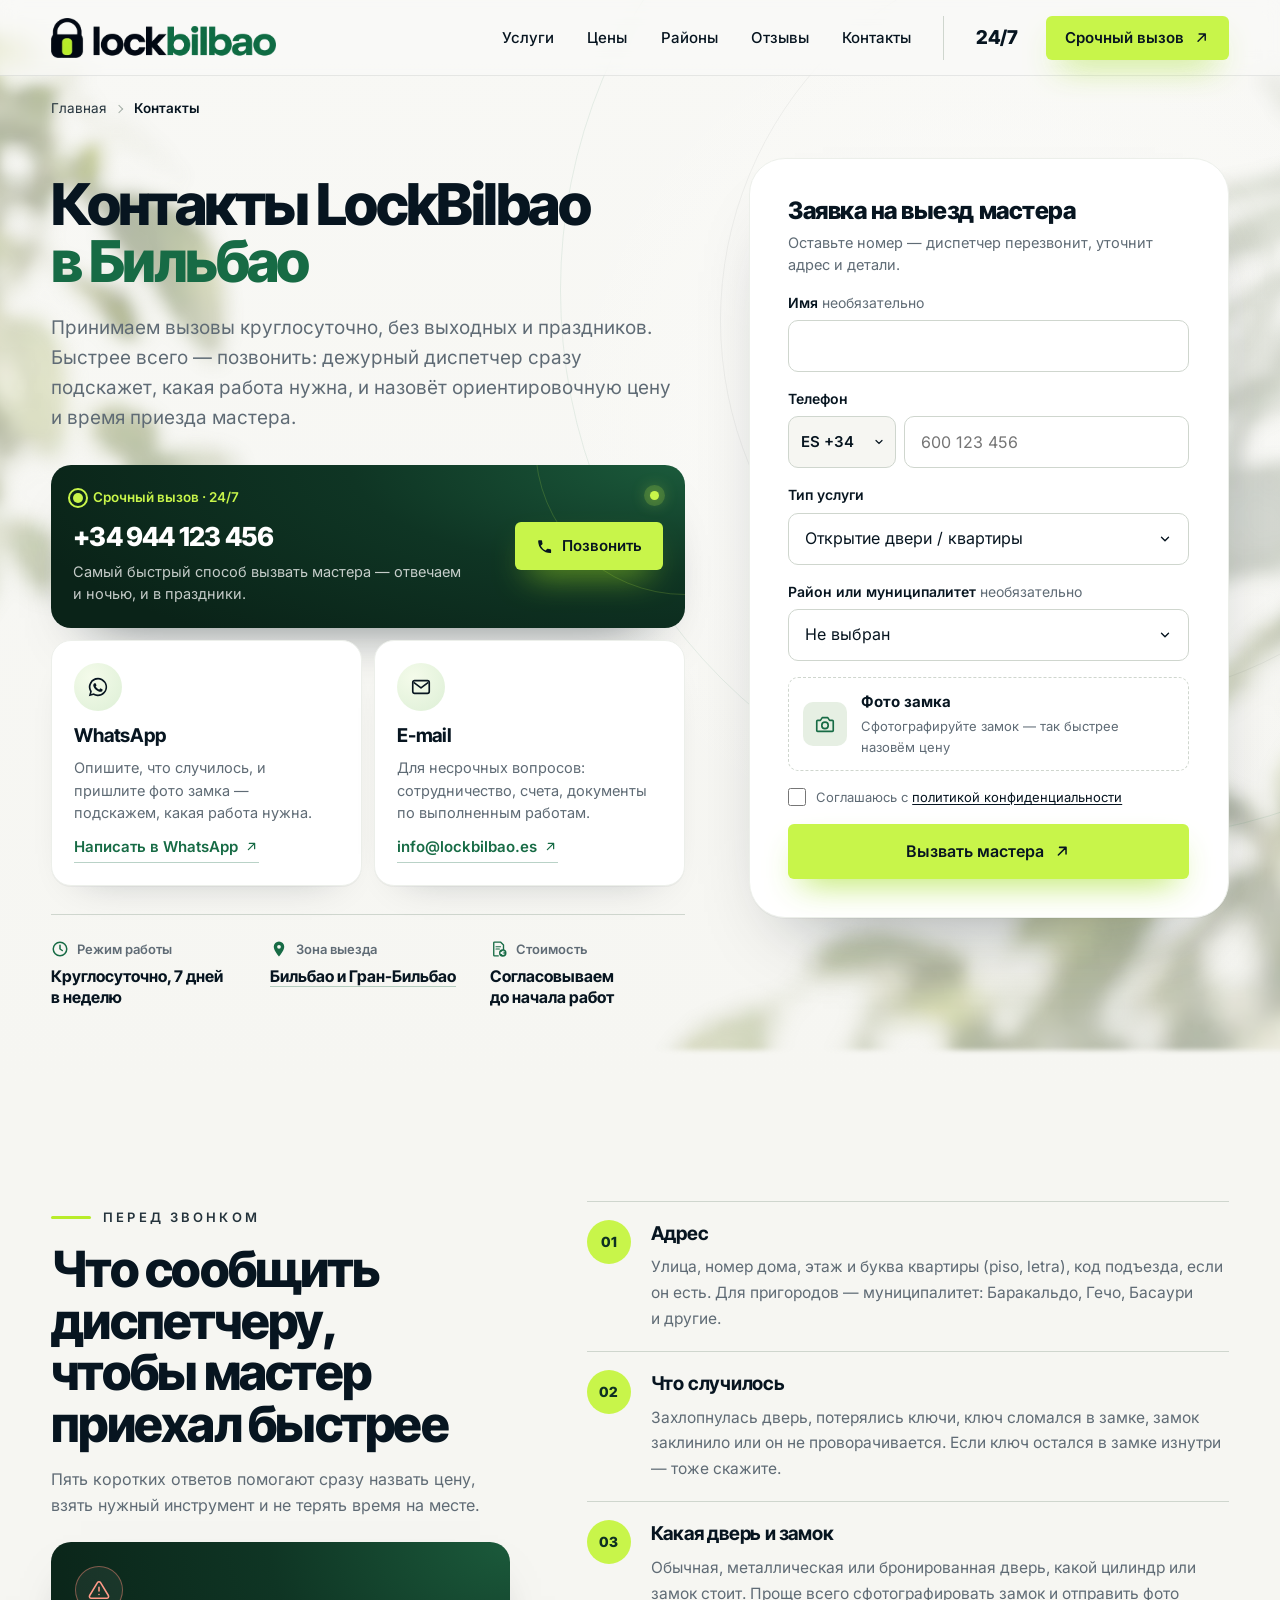
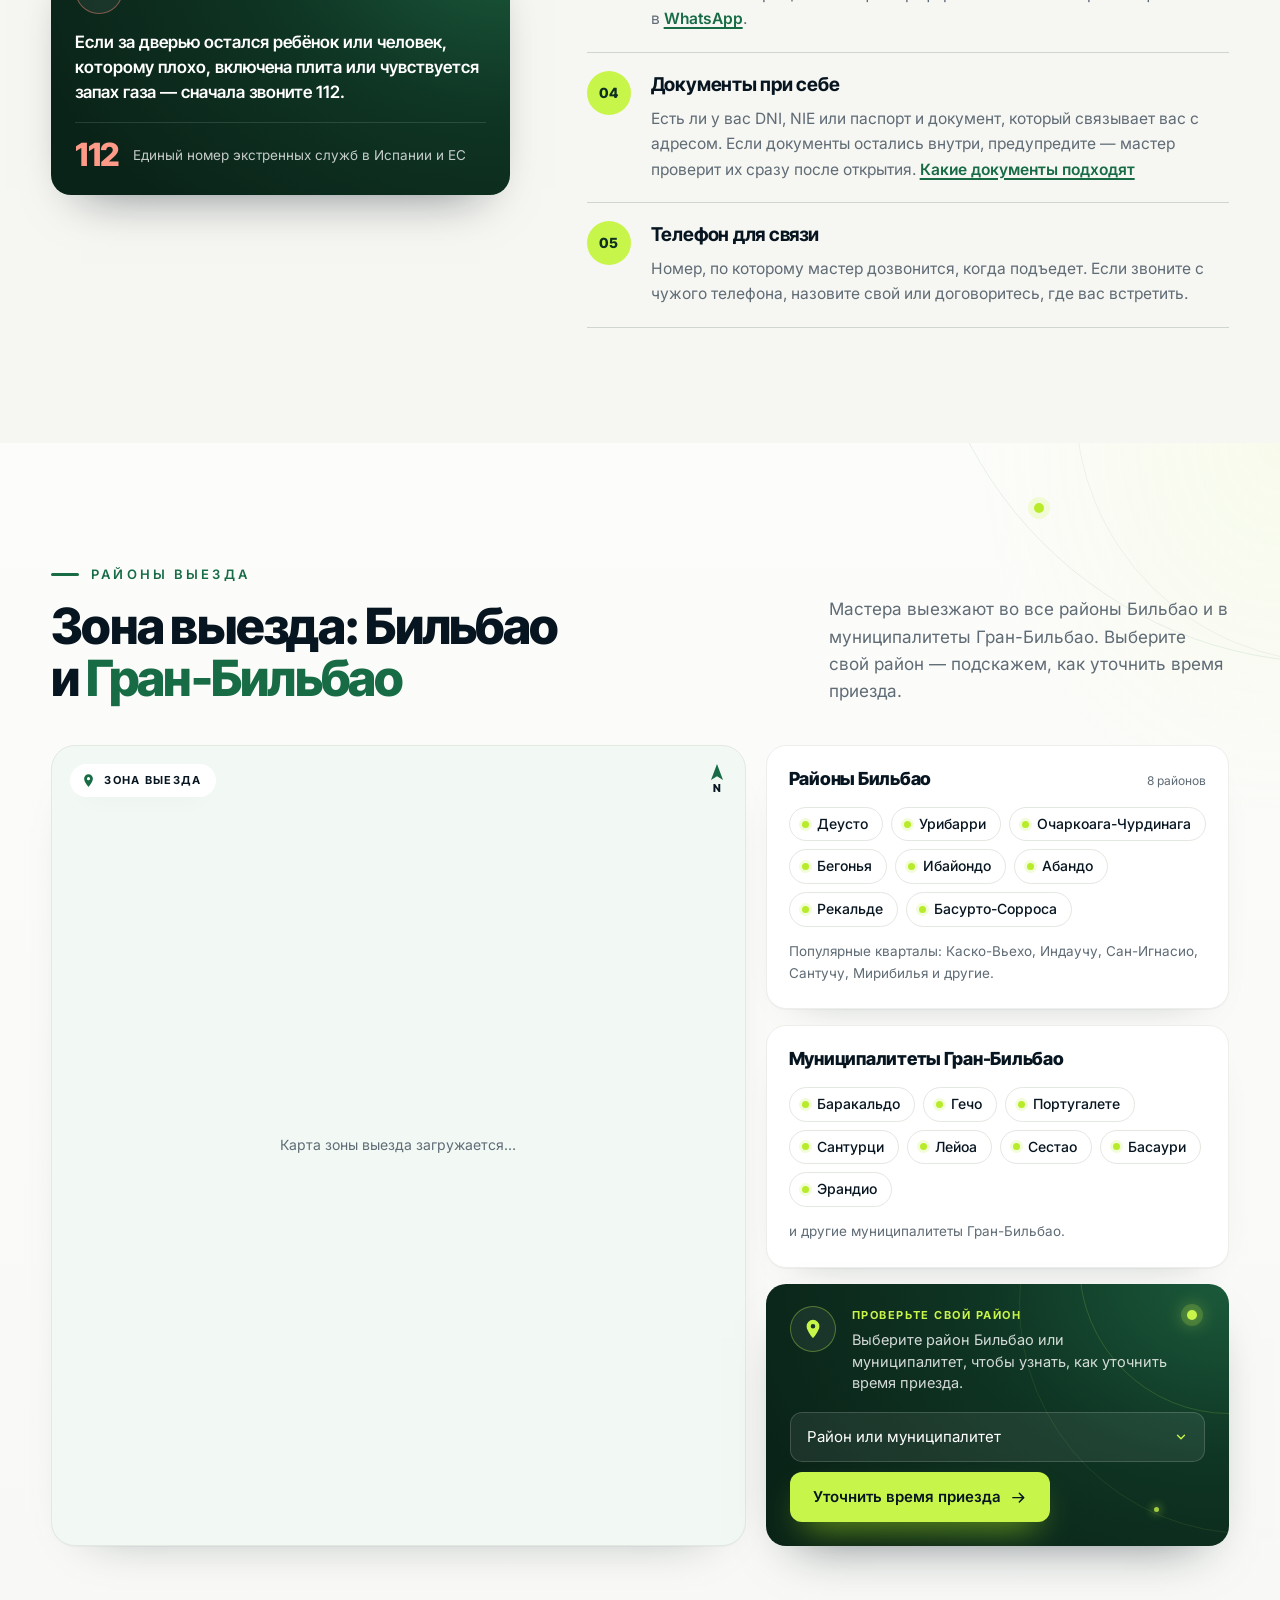
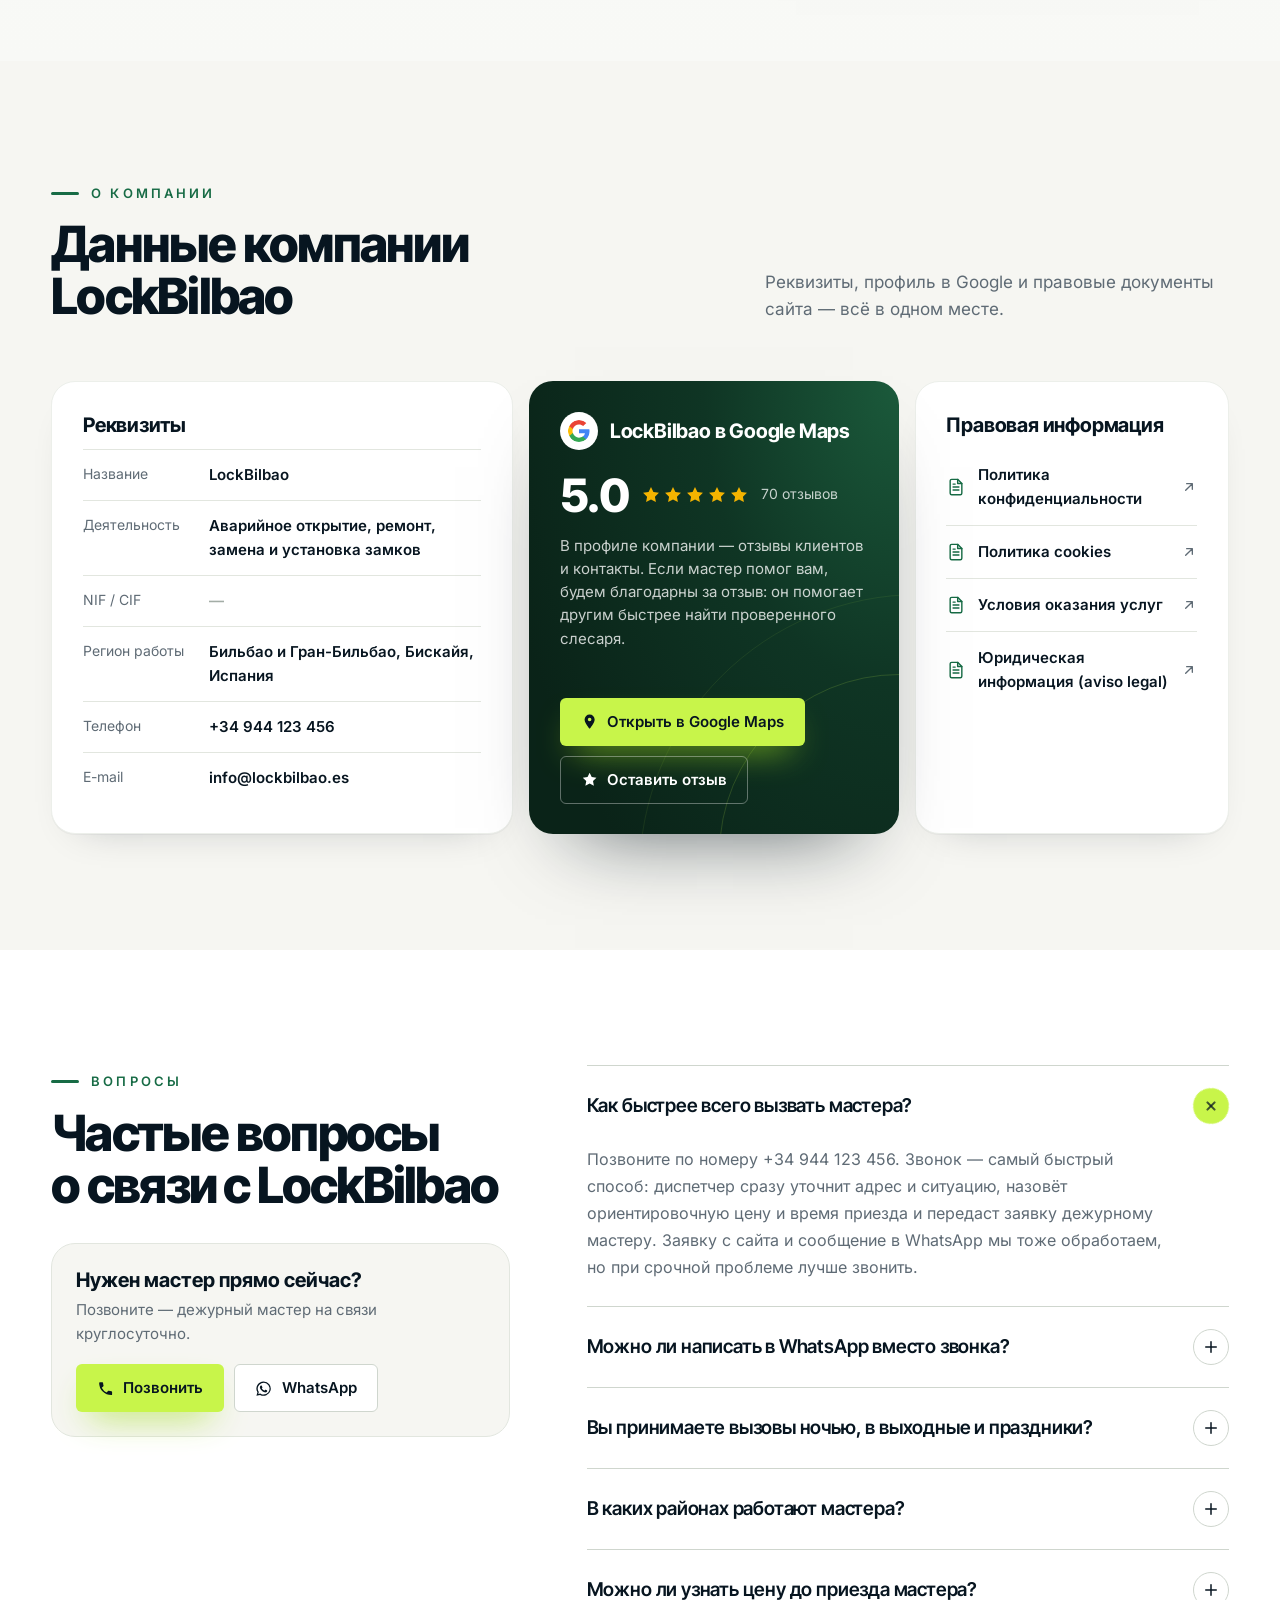
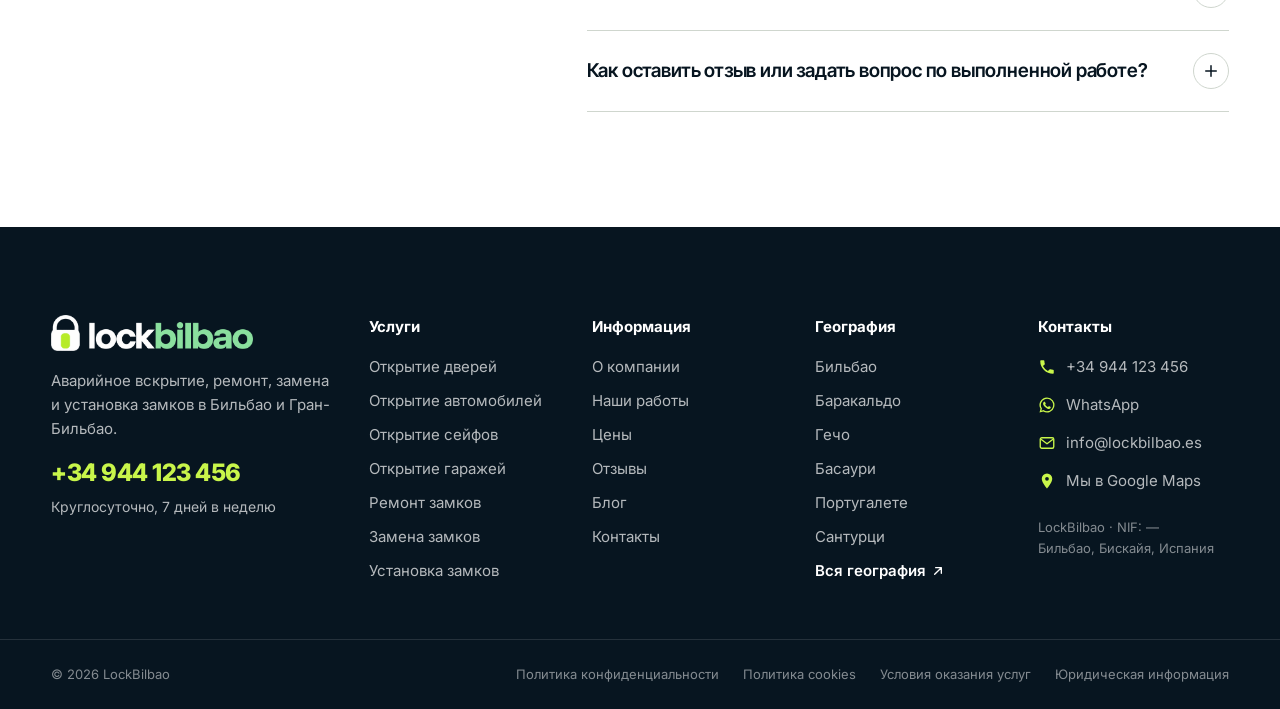
==== contacto/index.html @ dee2049c "Страницы «Контакты» и 404 - contacto/: hero с каналами связи (телефон 24/7, WhatsApp, e-mail) и форм" ====
<!DOCTYPE html>
<html lang="ru">
<head>
  <meta charset="UTF-8">
  <meta name="viewport" content="width=device-width, initial-scale=1, viewport-fit=cover">

  <!-- TODO: заменить домен lockbilbao.es на реальный (canonical, OG, schema.org) -->
  <title>Контакты LockBilbao — вызов слесаря в Бильбао 24/7</title>
  <meta name="description" content="Телефон, WhatsApp и e-mail LockBilbao. Аварийное открытие и замена замков в Бильбао и Гран-Бильбао круглосуточно. Позвоните или оставьте заявку — перезвоним.">
  <link rel="canonical" href="https://lockbilbao.es/contacto/">
  <meta name="robots" content="index, follow, max-image-preview:large">
  <!-- После перевода: hreflang для испанской версии
  <link rel="alternate" hreflang="es-ES" href="https://lockbilbao.es/contacto/">
  <link rel="alternate" hreflang="ru-ES" href="https://lockbilbao.es/ru/contacto/">
  <link rel="alternate" hreflang="x-default" href="https://lockbilbao.es/contacto/">
  -->

  <meta name="geo.region" content="ES-BI">
  <meta name="geo.placename" content="Bilbao">
  <meta name="geo.position" content="43.2630;-2.9350">
  <meta name="ICBM" content="43.2630, -2.9350">

  <meta property="og:type" content="website">
  <meta property="og:locale" content="ru_RU">
  <meta property="og:site_name" content="LockBilbao">
  <meta property="og:title" content="Контакты LockBilbao — слесарь в Бильбао 24/7">
  <meta property="og:description" content="Телефон, WhatsApp и e-mail. Аварийное открытие и замена замков в Бильбао и Гран-Бильбао круглосуточно.">
  <meta property="og:url" content="https://lockbilbao.es/contacto/">
  <meta property="og:image" content="https://lockbilbao.es/img/og-image.jpg">
  <meta property="og:image:width" content="1200">
  <meta property="og:image:height" content="630">
  <meta name="twitter:card" content="summary_large_image">

  <meta name="theme-color" content="#F6F6F2">
  <link rel="icon" type="image/png" sizes="32x32" href="../img/favicon-32.png">
  <link rel="icon" type="image/png" sizes="192x192" href="../img/favicon-192.png">
  <link rel="apple-touch-icon" href="../img/apple-touch-icon.png">

  <link rel="preload" as="font" type="font/woff2" href="../fonts/inter-tight-cyrillic-wght-normal.woff2" crossorigin>
  <link rel="preload" as="font" type="font/woff2" href="../fonts/inter-cyrillic-wght-normal.woff2" crossorigin>
  <link rel="stylesheet" href="../css/style.css">
  <link rel="stylesheet" href="../css/service.css">

  <script type="application/ld+json">
{
  "@context": "https://schema.org",
  "@graph": [
    {
      "@type": "Locksmith",
      "@id": "https://lockbilbao.es/#business",
      "name": "LockBilbao",
      "url": "https://lockbilbao.es/",
      "logo": "https://lockbilbao.es/img/logo.png",
      "image": "https://lockbilbao.es/img/og-image.jpg",
      "telephone": "+34944123456",
      "email": "info@lockbilbao.es",
      "address": {
        "@type": "PostalAddress",
        "addressLocality": "Bilbao",
        "addressRegion": "Bizkaia",
        "addressCountry": "ES"
      },
      "geo": {
        "@type": "GeoCoordinates",
        "latitude": 43.263,
        "longitude": -2.935
      },
      "openingHoursSpecification": [
        {
          "@type": "OpeningHoursSpecification",
          "dayOfWeek": [
            "Monday",
            "Tuesday",
            "Wednesday",
            "Thursday",
            "Friday",
            "Saturday",
            "Sunday"
          ],
          "opens": "00:00",
          "closes": "23:59"
        }
      ],
      "contactPoint": [
        {
          "@type": "ContactPoint",
          "telephone": "+34944123456",
          "contactType": "emergency",
          "areaServed": "ES",
          "hoursAvailable": {
            "@type": "OpeningHoursSpecification",
            "dayOfWeek": [
              "Monday",
              "Tuesday",
              "Wednesday",
              "Thursday",
              "Friday",
              "Saturday",
              "Sunday"
            ],
            "opens": "00:00",
            "closes": "23:59"
          }
        },
        {
          "@type": "ContactPoint",
          "email": "info@lockbilbao.es",
          "contactType": "customer service",
          "areaServed": "ES"
        }
      ]
    },
    {
      "@type": "ContactPage",
      "@id": "https://lockbilbao.es/contacto/#webpage",
      "url": "https://lockbilbao.es/contacto/",
      "name": "Контакты LockBilbao",
      "inLanguage": "ru",
      "isPartOf": {
        "@id": "https://lockbilbao.es/#website"
      },
      "about": {
        "@id": "https://lockbilbao.es/#business"
      },
      "mainEntity": {
        "@id": "https://lockbilbao.es/#business"
      },
      "breadcrumb": {
        "@id": "https://lockbilbao.es/contacto/#breadcrumbs"
      }
    },
    {
      "@type": "BreadcrumbList",
      "@id": "https://lockbilbao.es/contacto/#breadcrumbs",
      "itemListElement": [
        {
          "@type": "ListItem",
          "position": 1,
          "name": "Главная",
          "item": "https://lockbilbao.es/"
        },
        {
          "@type": "ListItem",
          "position": 2,
          "name": "Контакты",
          "item": "https://lockbilbao.es/contacto/"
        }
      ]
    }
  ]
}
  </script>
  <!-- FAQ_JSONLD:start -->
  <script type="application/ld+json">
{
  "@context": "https://schema.org",
  "@type": "FAQPage",
  "mainEntity": [
    {
      "@type": "Question",
      "name": "Как быстрее всего вызвать мастера?",
      "acceptedAnswer": {
        "@type": "Answer",
        "text": "Позвоните по номеру +34 944 123 456. Звонок — самый быстрый способ: диспетчер сразу уточнит адрес и ситуацию, назовёт ориентировочную цену и время приезда и передаст заявку дежурному мастеру. Заявку с сайта и сообщение в WhatsApp мы тоже обработаем, но при срочной проблеме лучше звонить."
      }
    },
    {
      "@type": "Question",
      "name": "Можно ли написать в WhatsApp вместо звонка?",
      "acceptedAnswer": {
        "@type": "Answer",
        "text": "Да. Напишите в WhatsApp, что случилось, укажите адрес и приложите фото замка — по фото проще понять тип механизма и назвать ориентировочную стоимость. Ответ в мессенджере может занять чуть больше времени, чем звонок, поэтому если вы не можете попасть домой прямо сейчас, лучше позвонить."
      }
    },
    {
      "@type": "Question",
      "name": "Вы принимаете вызовы ночью, в выходные и праздники?",
      "acceptedAnswer": {
        "@type": "Answer",
        "text": "Да, линия работает круглосуточно, семь дней в неделю, включая праздничные дни. Ночью, с 22:00 до 08:00, а также в выходные и праздники действует доплата за срочный выезд. Её размер диспетчер называет при звонке, до выезда мастера, чтобы на месте не было неожиданностей с ценой."
      }
    },
    {
      "@type": "Question",
      "name": "В каких районах работают мастера?",
      "acceptedAnswer": {
        "@type": "Answer",
        "text": "Во всех районах Бильбао — Абандо, Деусто, Бегонья, Урибарри, Рекальде и других — и в муниципалитетах Гран-Бильбао на обоих берегах Нервиона: Баракальдо, Гечо, Португалете, Сантурци, Сестао, Лейоа, Басаури, Гальдакао и других. Проверить свой район можно на карте зоны выезда на этой странице."
      }
    },
    {
      "@type": "Question",
      "name": "Можно ли узнать цену до приезда мастера?",
      "acceptedAnswer": {
        "@type": "Answer",
        "text": "Ориентировочную — да. Диспетчер называет её по телефону, если вы опишете ситуацию, тип двери и замка, а по фото замка оценка получается точнее. Окончательную стоимость мастер называет после осмотра на месте и до начала работ, и работы начинаются только после вашего согласия. Ориентиры цен — в таблице цен."
      }
    },
    {
      "@type": "Question",
      "name": "Как оставить отзыв или задать вопрос по выполненной работе?",
      "acceptedAnswer": {
        "@type": "Answer",
        "text": "Отзыв можно оставить в нашем профиле в Google Maps — ссылка есть в блоке «Данные компании». Вопросы по выполненной работе, гарантии или документам удобнее отправить на info@lockbilbao.es: укажите дату вызова, адрес и номер телефона, с которого вы звонили, — так мы быстрее найдём заявку."
      }
    }
  ]
}
  </script>
  <!-- FAQ_JSONLD:end -->
</head>
<body>

<svg class="sprite" aria-hidden="true" focusable="false" xmlns="http://www.w3.org/2000/svg">
  <symbol id="i-arrow" viewBox="0 0 24 24"><path d="M7 17 17 7M8.5 7H17v8.5" fill="none" stroke="currentColor" stroke-width="2" stroke-linecap="round" stroke-linejoin="round"/></symbol>
  <symbol id="i-arrow-right" viewBox="0 0 24 24"><path d="M4 12h15M13 6l6 6-6 6" fill="none" stroke="currentColor" stroke-width="2" stroke-linecap="round" stroke-linejoin="round"/></symbol>
  <symbol id="i-phone" viewBox="0 0 24 24"><path fill="currentColor" d="M6.6 10.8a15.2 15.2 0 0 0 6.6 6.6l2.2-2.2c.3-.3.7-.4 1-.2 1.1.4 2.3.6 3.6.6.6 0 1 .4 1 1V20c0 .6-.4 1-1 1A17 17 0 0 1 3 4c0-.6.4-1 1-1h3.5c.6 0 1 .4 1 1 0 1.3.2 2.5.6 3.6.1.3 0 .7-.2 1z"/></symbol>
  <symbol id="i-clock" viewBox="0 0 24 24"><circle cx="12" cy="12" r="9" fill="none" stroke="currentColor" stroke-width="2"/><path d="M12 7v5l3 2" fill="none" stroke="currentColor" stroke-width="2" stroke-linecap="round" stroke-linejoin="round"/></symbol>
  <symbol id="i-pin" viewBox="0 0 24 24"><path fill="currentColor" d="M12 2a7 7 0 0 0-7 7c0 5.2 7 13 7 13s7-7.8 7-13a7 7 0 0 0-7-7zm0 9.5A2.5 2.5 0 1 1 12 6.5a2.5 2.5 0 0 1 0 5z"/></symbol>
  <symbol id="i-star" viewBox="0 0 24 24"><path fill="currentColor" d="m12 2.5 2.9 6 6.6.9-4.8 4.6 1.2 6.5L12 17.4l-5.9 3.1 1.2-6.5L2.5 9.4l6.6-.9z"/></symbol>
  <symbol id="i-check" viewBox="0 0 24 24"><path d="m5 12.5 4.5 4.5L19 7.5" fill="none" stroke="currentColor" stroke-width="2.4" stroke-linecap="round" stroke-linejoin="round"/></symbol>
  <symbol id="i-chev-left" viewBox="0 0 24 24"><path d="M14.5 6 8.5 12l6 6" fill="none" stroke="currentColor" stroke-width="2.2" stroke-linecap="round" stroke-linejoin="round"/></symbol>
  <symbol id="i-chev-right" viewBox="0 0 24 24"><path d="m9.5 6 6 6-6 6" fill="none" stroke="currentColor" stroke-width="2.2" stroke-linecap="round" stroke-linejoin="round"/></symbol>
  <symbol id="i-door" viewBox="0 0 24 24"><g fill="none" stroke="currentColor" stroke-width="1.7" stroke-linecap="round" stroke-linejoin="round"><rect x="6" y="3" width="12" height="18" rx="1"/><path d="M3.5 21h17"/></g><circle cx="14.6" cy="12.4" r="1" fill="currentColor"/></symbol>
  <symbol id="i-car" viewBox="0 0 24 24"><g fill="none" stroke="currentColor" stroke-width="1.7" stroke-linecap="round" stroke-linejoin="round"><path d="M3.5 16v-3.2L5.6 8a1.6 1.6 0 0 1 1.5-1h9.8a1.6 1.6 0 0 1 1.5 1l2.1 4.8V16a1 1 0 0 1-1 1h-1M6 17H4.5a1 1 0 0 1-1-1"/><path d="M3.5 12.5h17M10 17h4"/><circle cx="8" cy="17" r="2"/><circle cx="16" cy="17" r="2"/></g></symbol>
  <symbol id="i-safe" viewBox="0 0 24 24"><g fill="none" stroke="currentColor" stroke-width="1.7" stroke-linecap="round" stroke-linejoin="round"><rect x="3" y="4" width="18" height="15" rx="2"/><circle cx="11" cy="11.5" r="3.2"/><path d="M11 8.3v1.2M11 13.5v1.2M7.8 11.5H9M13 11.5h1.2M17.5 9v5M6 19v1.5M18 19v1.5"/></g></symbol>
  <symbol id="i-wrench" viewBox="0 0 24 24"><path fill="none" stroke="currentColor" stroke-width="1.7" stroke-linecap="round" stroke-linejoin="round" d="M14.7 6.3a1 1 0 0 0 0 1.4l1.6 1.6a1 1 0 0 0 1.4 0l3.8-3.8a6 6 0 0 1-7.9 7.9l-6.9 6.9a2.1 2.1 0 0 1-3-3l6.9-6.9a6 6 0 0 1 7.9-7.9z"/></symbol>
  <symbol id="i-gear" viewBox="0 0 24 24"><g fill="none" stroke="currentColor" stroke-width="1.7" stroke-linecap="round" stroke-linejoin="round"><path d="M12.2 2h-.4a2 2 0 0 0-2 2v.2a2 2 0 0 1-1 1.7l-.4.3a2 2 0 0 1-2 0l-.2-.1a2 2 0 0 0-2.7.7l-.2.4a2 2 0 0 0 .7 2.7l.2.1a2 2 0 0 1 1 1.7v.5a2 2 0 0 1-1 1.7l-.2.1a2 2 0 0 0-.7 2.7l.2.4a2 2 0 0 0 2.7.7l.2-.1a2 2 0 0 1 2 0l.4.3a2 2 0 0 1 1 1.7v.2a2 2 0 0 0 2 2h.4a2 2 0 0 0 2-2v-.2a2 2 0 0 1 1-1.7l.4-.3a2 2 0 0 1 2 0l.2.1a2 2 0 0 0 2.7-.7l.2-.4a2 2 0 0 0-.7-2.7l-.2-.1a2 2 0 0 1-1-1.7v-.5a2 2 0 0 1 1-1.7l.2-.1a2 2 0 0 0 .7-2.7l-.2-.4a2 2 0 0 0-2.7-.7l-.2.1a2 2 0 0 1-2 0l-.4-.3a2 2 0 0 1-1-1.7V4a2 2 0 0 0-2-2z"/><circle cx="12" cy="12" r="3"/></g></symbol>
  <symbol id="i-truck" viewBox="0 0 24 24"><g fill="none" stroke="currentColor" stroke-width="1.7" stroke-linecap="round" stroke-linejoin="round"><path d="M14 18V6a2 2 0 0 0-2-2H4a2 2 0 0 0-2 2v11a1 1 0 0 0 1 1h2M15 18H9M19 18h2a1 1 0 0 0 1-1v-3.6a1 1 0 0 0-.2-.6l-3.5-4.4a1 1 0 0 0-.8-.4H14"/><circle cx="17" cy="18" r="2"/><circle cx="7" cy="18" r="2"/></g></symbol>
  <symbol id="i-warning" viewBox="0 0 24 24"><g fill="none" stroke="currentColor" stroke-width="1.7" stroke-linecap="round" stroke-linejoin="round"><path d="M10.3 3.9 1.8 18a2 2 0 0 0 1.7 3h17a2 2 0 0 0 1.7-3L13.7 3.9a2 2 0 0 0-3.4 0z"/><path d="M12 9v4M12 17h.01"/></g></symbol>
  <symbol id="i-garage" viewBox="0 0 24 24"><g fill="none" stroke="currentColor" stroke-width="1.7" stroke-linecap="round" stroke-linejoin="round"><path d="M3 20.5V9l9-5.5L21 9v11.5"/><path d="M6.5 20.5V12h11v8.5M6.5 15h11M6.5 18h11"/></g></symbol>
  <symbol id="i-key" viewBox="0 0 24 24"><g fill="none" stroke="currentColor" stroke-width="1.7" stroke-linecap="round" stroke-linejoin="round"><circle cx="7.5" cy="15.5" r="5"/><path d="m11 12 9.5-9.5M15.5 7.5l3 3M18 5l2.5 2.5"/></g></symbol>
  <symbol id="i-moon" viewBox="0 0 24 24"><path fill="none" stroke="currentColor" stroke-width="1.7" stroke-linecap="round" stroke-linejoin="round" d="M12 3a6.5 6.5 0 0 0 9 9 9 9 0 1 1-9-9z"/></symbol>
  <symbol id="i-van" viewBox="0 0 24 24"><path fill="currentColor" d="M6 7.5A1.5 1.5 0 0 1 7.5 6h8A1.5 1.5 0 0 1 17 7.5V9h2.3c.5 0 .9.2 1.2.6l1.8 2.4c.2.3.3.6.3.9v2.6a1.5 1.5 0 0 1-1.5 1.5h-.6a2.4 2.4 0 0 0-4.6 0h-4.4a2.4 2.4 0 0 0-4.6 0H7.5A1.5 1.5 0 0 1 6 15.5z"/><path fill="#fff" d="M17.7 10.3h1.4l1.4 1.9h-2.8z"/><circle cx="9.8" cy="17.3" r="1.8" fill="currentColor"/><circle cx="18.6" cy="17.3" r="1.8" fill="currentColor"/><path d="M1.5 9h3M.8 12h3.7M2 15h2.5" fill="none" stroke="currentColor" stroke-width="1.6" stroke-linecap="round"/></symbol>
  <symbol id="i-clock24" viewBox="0 0 24 24"><path d="M20.5 12a8.5 8.5 0 1 1-2.5-6" fill="none" stroke="currentColor" stroke-width="1.8" stroke-linecap="round"/><path d="M18.6 2.6v3.6h-3.6" fill="none" stroke="currentColor" stroke-width="1.8" stroke-linecap="round" stroke-linejoin="round"/><text x="12.2" y="15.3" text-anchor="middle" font-size="8" font-weight="800" fill="currentColor" font-family="Inter Tight, Inter, Arial, sans-serif">24</text></symbol>
  <symbol id="i-shield-lock" viewBox="0 0 24 24"><path d="M12 2.8 4.5 5.6v5.6c0 4.6 3.1 8.6 7.5 9.9 4.4-1.3 7.5-5.3 7.5-9.9V5.6z" fill="none" stroke="currentColor" stroke-width="1.8" stroke-linejoin="round"/><path d="M10.2 11.2V9.9a1.8 1.8 0 0 1 3.6 0v1.3" fill="none" stroke="currentColor" stroke-width="1.6"/><rect x="8.9" y="11.1" width="6.2" height="4.9" rx="1" fill="currentColor"/></symbol>
  <symbol id="i-doc-euro" viewBox="0 0 24 24"><path d="M6 2.8h8l4 4V13M11 21.2H6a1 1 0 0 1-1-1V3.8a1 1 0 0 1 1-1" fill="none" stroke="currentColor" stroke-width="1.8" stroke-linecap="round" stroke-linejoin="round"/><path d="M8 9h6M8 12h4.5" fill="none" stroke="currentColor" stroke-width="1.6" stroke-linecap="round"/><circle cx="17" cy="17.2" r="5" fill="currentColor"/><path d="M19 15.4a2.3 2.3 0 1 0 0 3.6M14.6 16.6h3M14.6 17.9h3" fill="none" stroke="#fff" stroke-width="1.2" stroke-linecap="round"/></symbol>
  <symbol id="i-worker" viewBox="0 0 24 24"><path fill="currentColor" d="M12 2.8c-2.6 0-4.4 1.8-4.4 4.1v.4h8.8v-.4c0-2.3-1.8-4.1-4.4-4.1z"/><path fill="currentColor" d="M8.4 8.4h7.2c-.2 2.2-1.7 3.9-3.6 3.9s-3.4-1.7-3.6-3.9zM4.5 21.2c.2-3.9 3.2-6.4 6.1-6.8l1.4 2.4 1.4-2.4c2.9.4 5.9 2.9 6.1 6.8z"/></symbol>
  <symbol id="i-shield-check" viewBox="0 0 24 24"><path d="M12 2.8 4.5 5.6v5.6c0 4.6 3.1 8.6 7.5 9.9 4.4-1.3 7.5-5.3 7.5-9.9V5.6z" fill="none" stroke="currentColor" stroke-width="1.8" stroke-linejoin="round"/><path d="m8.8 12.2 2.2 2.2 4.3-4.5" fill="none" stroke="currentColor" stroke-width="1.9" stroke-linecap="round" stroke-linejoin="round"/></symbol>
  <symbol id="i-phone-ring" viewBox="0 0 24 24"><g fill="none" stroke="currentColor" stroke-width="1.7" stroke-linecap="round" stroke-linejoin="round"><path d="M21 16.4v2.7a1.8 1.8 0 0 1-2 1.8 17.8 17.8 0 0 1-7.8-2.8 17.6 17.6 0 0 1-5.4-5.4A17.8 17.8 0 0 1 3 4.9 1.8 1.8 0 0 1 4.8 3h2.7a1.8 1.8 0 0 1 1.8 1.5c.1.9.3 1.7.6 2.5a1.8 1.8 0 0 1-.4 1.9L8.3 10a14.4 14.4 0 0 0 5.4 5.4l1.1-1.1a1.8 1.8 0 0 1 1.9-.4c.8.3 1.6.5 2.5.6a1.8 1.8 0 0 1 1.8 1.9z"/><path d="M14.5 3.2a6.8 6.8 0 0 1 6.2 6.2M14.6 6.4a3.6 3.6 0 0 1 3 3"/></g></symbol>
  <symbol id="i-doc" viewBox="0 0 24 24"><g fill="none" stroke="currentColor" stroke-width="1.7" stroke-linecap="round" stroke-linejoin="round"><path d="M14 2.8H6.8a1.8 1.8 0 0 0-1.8 1.8v14.8a1.8 1.8 0 0 0 1.8 1.8h10.4a1.8 1.8 0 0 0 1.8-1.8V7.8z"/><path d="M14 2.8v5h5M8.5 12h7M8.5 15.5h7M8.5 8.5h2.5"/></g></symbol>
  <symbol id="i-van-line" viewBox="0.6 4.2 21.4 15"><g fill="none" stroke="currentColor" stroke-width="1.5" stroke-linecap="round" stroke-linejoin="round"><path d="M7 7.2h9.3v8.6M7 7.2v8.6h1.3M16.3 9.7h2.6l2.6 3.3v2.8h-1.3M13.3 15.8H11"/><circle cx="9.7" cy="16.4" r="1.6"/><circle cx="18.6" cy="16.4" r="1.6"/><path d="M2 10h3M1 12.6h4M2.5 15.2h2"/></g></symbol>
  <symbol id="i-plus" viewBox="0 0 24 24"><path d="M12 5v14M5 12h14" fill="none" stroke="currentColor" stroke-width="2" stroke-linecap="round"/></symbol>
  <symbol id="i-camera" viewBox="0 0 24 24"><path d="M4 8h3l2-3h6l2 3h3a1 1 0 0 1 1 1v10a1 1 0 0 1-1 1H4a1 1 0 0 1-1-1V9a1 1 0 0 1 1-1z" fill="none" stroke="currentColor" stroke-width="1.8" stroke-linejoin="round"/><circle cx="12" cy="13.5" r="3.5" fill="none" stroke="currentColor" stroke-width="1.8"/></symbol>
  <symbol id="i-mail" viewBox="0 0 24 24"><rect x="3" y="5" width="18" height="14" rx="2" fill="none" stroke="currentColor" stroke-width="1.8"/><path d="m4 7 8 6 8-6" fill="none" stroke="currentColor" stroke-width="1.8" stroke-linejoin="round"/></symbol>
  <symbol id="i-close" viewBox="0 0 24 24"><path d="M6 6l12 12M18 6 6 18" fill="none" stroke="currentColor" stroke-width="2" stroke-linecap="round"/></symbol>
  <symbol id="i-wa" viewBox="0 0 24 24"><path fill="currentColor" d="M12 2a10 10 0 0 0-8.6 15.1L2 22l5-1.3A10 10 0 1 0 12 2zm0 18.2c-1.5 0-3-.4-4.2-1.2l-.3-.2-3 .8.8-2.9-.2-.3A8.2 8.2 0 1 1 12 20.2z"/><path fill="currentColor" d="M16.6 14.3c-.3-.1-1.5-.7-1.7-.8-.2-.1-.4-.1-.6.1l-.8 1c-.1.2-.3.2-.5.1a6.7 6.7 0 0 1-3.4-2.9c-.3-.4.3-.4.7-1.4.1-.2 0-.3 0-.4l-.8-1.8c-.2-.5-.4-.4-.6-.4h-.5c-.2 0-.4.1-.7.3-.2.3-.9.9-.9 2.1s.9 2.4 1 2.6c.1.2 1.8 2.7 4.3 3.8 1.6.7 2.2.7 3 .6.5-.1 1.5-.6 1.7-1.2.2-.6.2-1.1.1-1.2z"/></symbol>
  <symbol id="i-google" viewBox="0 0 24 24"><path fill="#4285F4" d="M23.5 12.3c0-.8-.1-1.6-.2-2.3H12v4.5h6.5a5.6 5.6 0 0 1-2.4 3.6v3h3.9c2.2-2.1 3.5-5.2 3.5-8.8z"/><path fill="#34A853" d="M12 24c3.2 0 6-1.1 7.9-2.9l-3.9-3c-1.1.7-2.4 1.2-4 1.2-3.1 0-5.8-2.1-6.7-5H1.3v3.1A12 12 0 0 0 12 24z"/><path fill="#FBBC05" d="M5.3 14.3a7.2 7.2 0 0 1 0-4.6V6.6h-4a12 12 0 0 0 0 10.8z"/><path fill="#EA4335" d="M12 4.8c1.8 0 3.4.6 4.6 1.8l3.4-3.4A12 12 0 0 0 1.3 6.6l4 3.1C6.2 6.9 8.9 4.8 12 4.8z"/></symbol>
  <symbol id="i-pin-line" viewBox="0 0 24 24"><g fill="none" stroke="currentColor" stroke-width="1.8" stroke-linecap="round" stroke-linejoin="round"><path d="M12 21.2s-6.8-6.3-6.8-11.6a6.8 6.8 0 0 1 13.6 0c0 5.3-6.8 11.6-6.8 11.6z"/><circle cx="12" cy="9.6" r="2.5"/></g></symbol>
  <symbol id="i-phone-line" viewBox="0 0 24 24"><path fill="none" stroke="currentColor" stroke-width="1.8" stroke-linecap="round" stroke-linejoin="round" d="M21 16.4v2.7a1.8 1.8 0 0 1-2 1.8 17.8 17.8 0 0 1-7.8-2.8 17.6 17.6 0 0 1-5.4-5.4A17.8 17.8 0 0 1 3 4.9 1.8 1.8 0 0 1 4.8 3h2.7a1.8 1.8 0 0 1 1.8 1.5c.1.9.3 1.7.6 2.5a1.8 1.8 0 0 1-.4 1.9L8.3 10a14.4 14.4 0 0 0 5.4 5.4l1.1-1.1a1.8 1.8 0 0 1 1.9-.4c.8.3 1.6.5 2.5.6a1.8 1.8 0 0 1 1.8 1.9z"/></symbol>
  <!-- типы дверей и замков (блок 10) -->
  <symbol id="t-door-steel" viewBox="0 0 24 24"><g fill="none" stroke="currentColor" stroke-width="1.6" stroke-linecap="round" stroke-linejoin="round"><path d="M6.5 21V4.5A1.5 1.5 0 0 1 8 3h8a1.5 1.5 0 0 1 1.5 1.5V21M4.5 21h15M14.6 10.8v2.8"/></g></symbol>
  <symbol id="t-shield" viewBox="0 0 24 24"><g fill="none" stroke="currentColor" stroke-width="1.6" stroke-linecap="round" stroke-linejoin="round"><path d="M12 3 5.5 5.6v5.3c0 4.3 2.8 8 6.5 9.6 3.7-1.6 6.5-5.3 6.5-9.6V5.6z"/></g></symbol>
  <symbol id="t-door-wood" viewBox="0 0 24 24"><g fill="none" stroke="currentColor" stroke-width="1.6" stroke-linecap="round" stroke-linejoin="round"><rect x="5.5" y="3" width="13" height="18" rx="1"/><rect x="8.2" y="5.6" width="2.8" height="12.8" rx=".6"/><rect x="13" y="5.6" width="2.8" height="12.8" rx=".6"/></g></symbol>
  <symbol id="t-building" viewBox="0 0 24 24"><g fill="none" stroke="currentColor" stroke-width="1.6" stroke-linecap="round" stroke-linejoin="round"><path d="M3.5 21h17M6 21V4.2a.7.7 0 0 1 .7-.7h6.6a.7.7 0 0 1 .7.7V21M14 9.5h3.3a.7.7 0 0 1 .7.7V21M8.5 7.2h1M10.5 7.2h1M8.5 10.4h1M10.5 10.4h1M8.5 13.6h1M10.5 13.6h1M15.5 13h1M15.5 16.2h1M9.2 21v-3.3h1.6V21"/></g></symbol>
  <symbol id="t-door-inner" viewBox="0 0 24 24"><g fill="none" stroke="currentColor" stroke-width="1.6" stroke-linecap="round" stroke-linejoin="round"><rect x="6.5" y="3" width="11" height="18" rx="1.5"/></g><circle cx="14.6" cy="12" r="1" fill="currentColor"/></symbol>
  <symbol id="t-briefcase" viewBox="0 0 24 24"><g fill="none" stroke="currentColor" stroke-width="1.6" stroke-linecap="round" stroke-linejoin="round"><rect x="3.5" y="7" width="17" height="12.5" rx="2"/><path d="M9 7V5.5A1.5 1.5 0 0 1 10.5 4h3A1.5 1.5 0 0 1 15 5.5V7M3.5 12.5h7M13.5 12.5h7"/><rect x="10.5" y="11.2" width="3" height="2.6" rx=".6"/></g></symbol>
  <symbol id="t-door-tech" viewBox="0 0 24 24"><g fill="none" stroke="currentColor" stroke-width="1.6" stroke-linecap="round" stroke-linejoin="round"><rect x="6" y="3" width="12" height="18" rx="1"/><path d="M9 7h6M9 10h6M9 13h6M9 17.2h2.2"/></g></symbol>
  <symbol id="t-garage-door" viewBox="0 0 24 24"><g fill="none" stroke="currentColor" stroke-width="1.6" stroke-linecap="round" stroke-linejoin="round"><path d="M3 5h18M5 5v16M19 5v16M5 8.8h14M5 12.4h14M5 16h14M5 19.6h14"/></g></symbol>
  <symbol id="t-cylinder" viewBox="0 0 24 24"><g fill="none" stroke="currentColor" stroke-width="1.6" stroke-linecap="round" stroke-linejoin="round"><path d="M9.8 11.9a4.5 4.5 0 1 1 4.4 0v7.6a1 1 0 0 1-1 1h-2.4a1 1 0 0 1-1-1z"/><path d="M12 5.9v3.6"/></g></symbol>
  <symbol id="t-key-bit" viewBox="0 0 24 24"><g fill="none" stroke="currentColor" stroke-width="1.6" stroke-linecap="round" stroke-linejoin="round"><circle cx="6.5" cy="12" r="3.5"/><path d="M10 12h10.5M16 12v3.6h4.5V12M18.2 13.6v2"/></g></symbol>
  <symbol id="t-disc" viewBox="0 0 24 24"><g fill="none" stroke="currentColor" stroke-width="1.6" stroke-linecap="round" stroke-linejoin="round"><circle cx="12" cy="12" r="8.5"/><path d="M12 7.5a4.5 4.5 0 0 1 0 9z"/></g></symbol>
  <symbol id="t-bolt" viewBox="0 0 24 24"><g fill="none" stroke="currentColor" stroke-width="1.6" stroke-linecap="round" stroke-linejoin="round"><rect x="3" y="8.5" width="11.5" height="7" rx="1.5"/><path d="M14.5 10.6h4.6v2.8h-4.6M20.8 7.8v8.4M8.7 8.5V6.3"/><circle cx="8.7" cy="5.2" r="1.1"/></g></symbol>
  <symbol id="t-keypad" viewBox="0 0 24 24"><g fill="none" stroke="currentColor" stroke-width="1.6" stroke-linecap="round" stroke-linejoin="round"><rect x="5.5" y="2.5" width="13" height="19" rx="2"/><path stroke-width="2.3" d="M9 7h.01M12 7h.01M15 7h.01M9 10.5h.01M12 10.5h.01M15 10.5h.01M9 14h.01M12 14h.01M15 14h.01M12 17.5h.01"/></g></symbol>
  <symbol id="t-smart" viewBox="0 0 24 24"><g fill="none" stroke="currentColor" stroke-width="1.6" stroke-linecap="round" stroke-linejoin="round"><rect x="7" y="2.5" width="10" height="19" rx="2"/><path d="M11 18.6h2M9.4 9.5a3.7 3.7 0 0 1 5.2 0M10.8 11.4a1.7 1.7 0 0 1 2.4 0"/><path stroke-width="2.2" d="M12 13.4h.01"/></g></symbol>
  <symbol id="t-padlock" viewBox="0 0 24 24"><g fill="none" stroke="currentColor" stroke-width="1.6" stroke-linecap="round" stroke-linejoin="round"><rect x="5" y="10.5" width="14" height="10.5" rx="2"/><path d="M8 10.5V7.5a4 4 0 0 1 8 0v3M12 14.5v2.5"/></g></symbol>
  <symbol id="t-multipoint" viewBox="0 0 24 24"><g fill="none" stroke="currentColor" stroke-width="1.6" stroke-linecap="round" stroke-linejoin="round"><rect x="4.5" y="3" width="11" height="18" rx="1"/><path d="M15.5 6.5h4M15.5 12h4M15.5 17.5h4M12.5 10.6v2.8"/></g></symbol>
  <!-- ситуации (страница «Открытие квартир») -->
  <symbol id="s-door-slam" viewBox="0 0 24 24"><g fill="none" stroke="currentColor" stroke-width="1.6" stroke-linecap="round" stroke-linejoin="round"><path d="M4.5 21V4.5A1.5 1.5 0 0 1 6 3h7a1.5 1.5 0 0 1 1.5 1.5V21M2.5 21h14"/><path d="M11.6 11.2v2.6"/><path d="M17.6 8.6c1.1.9 1.7 2.1 1.7 3.4s-.6 2.5-1.7 3.4M20.1 6.6c1.7 1.4 2.6 3.3 2.6 5.4s-.9 4-2.6 5.4"/></g></symbol>
  <symbol id="s-keys-lost" viewBox="0 0 24 24"><g fill="none" stroke="currentColor" stroke-width="1.6" stroke-linecap="round" stroke-linejoin="round"><circle cx="6.8" cy="15.6" r="3.9"/><path d="m9.6 12.8 6.4-6.4M13.6 8.8l1.9 1.9M15.8 6.6l1.5 1.5"/><path d="M17.4 14.4a2.3 2.3 0 1 1 3.3 2.1c-.6.3-.9.8-.9 1.4v.4"/><path d="M19.8 21.2h.01"/></g></symbol>
  <symbol id="s-lock-jam" viewBox="0 0 24 24"><g fill="none" stroke="currentColor" stroke-width="1.6" stroke-linecap="round" stroke-linejoin="round"><path d="M7.6 12.6a4.3 4.3 0 1 1 4.6 0v7.1a1 1 0 0 1-1 1H8.6a1 1 0 0 1-1-1z"/><path d="M9.9 6.9v3.6"/><path d="m16.4 4.6 4.2 4.2M20.6 4.6l-4.2 4.2"/></g></symbol>
  <symbol id="s-key-broken" viewBox="0 0 24 24"><g fill="none" stroke="currentColor" stroke-width="1.6" stroke-linecap="round" stroke-linejoin="round"><circle cx="5.4" cy="12" r="3.3"/><path d="M8.7 12h3.2l.9-1.4.8 2.6"/><path d="M15.6 10.7l.8 1.3h4.8v2.8M18.6 12v2.1"/><path d="M13.4 7.4l.5-1.9M16 8.3l1.3-1.5M11.2 7.6l-.8-1.8"/></g></symbol>
  <symbol id="s-key-inside" viewBox="0 0 24 24"><g fill="none" stroke="currentColor" stroke-width="1.6" stroke-linecap="round" stroke-linejoin="round"><path d="M3.5 21V4.5A1.5 1.5 0 0 1 5 3h8.5A1.5 1.5 0 0 1 15 4.5V21M2 21h14.5"/><circle cx="7.3" cy="12" r="1.9"/><path d="M9.2 12h3.4v1.7M11.2 12v1.3"/><path d="M22.4 12h-4.6M20 9.8 17.8 12l2.2 2.2"/></g></symbol>
  <symbol id="s-door-armored" viewBox="0 0 24 24"><g fill="none" stroke="currentColor" stroke-width="1.6" stroke-linecap="round" stroke-linejoin="round"><path d="M3.5 21V4.5A1.5 1.5 0 0 1 5 3h8a1.5 1.5 0 0 1 1.5 1.5v4.6M2 21h9.5"/><path d="M11 13.4h.01" stroke-width="2.4"/><path d="M18 11.2 14 12.7v2.9c0 2.4 1.6 4.4 4 5.1 2.4-.7 4-2.7 4-5.1v-2.9z"/><path d="m16.5 16.1 1.1 1.1 2-2.1"/></g></symbol>
</svg>


<a class="skip-link" href="#main">Перейти к содержанию</a>

<!-- ============ HEADER ============ -->
<header class="header" data-header>
  <div class="container header__inner">
    <a class="logo" href="../" aria-label="LockBilbao — на главную">
      <img src="../img/logo.webp" alt="LockBilbao" width="629" height="112">
    </a>

    <nav class="nav" aria-label="Основное меню">
      <ul class="nav__list">
        <li><a href="../servicios/">Услуги</a></li>
        <li><a href="../#prices">Цены</a></li>
        <li><a href="#areas">Районы</a></li>
        <li><a href="../#reviews">Отзывы</a></li>
        <li><a href="./" aria-current="page">Контакты</a></li>
      </ul>
    </nav>

    <div class="header__actions">
      <span class="header__247" title="Работаем круглосуточно">24/7</span>
      <a class="btn btn--lime btn--sm" href="tel:+34944123456">Срочный вызов <svg aria-hidden="true"><use href="#i-arrow"/></svg></a>
    </div>

    <button class="burger" type="button" aria-expanded="false" aria-controls="mobile-menu" aria-label="Открыть меню" data-burger>
      <span></span><span></span><span></span>
    </button>
  </div>
</header>

<div class="mobile-menu" id="mobile-menu" data-mobile-menu hidden>
  <nav aria-label="Мобильное меню">
    <ul class="mobile-menu__list">
      <li><a href="../servicios/">Услуги</a></li>
      <li><a href="../#prices">Цены</a></li>
      <li><a href="#areas">Районы</a></li>
      <li><a href="../#reviews">Отзывы</a></li>
      <li><a href="#faq">Вопросы</a></li>
      <li><a href="./" aria-current="page">Контакты</a></li>
    </ul>
  </nav>
  <div class="mobile-menu__foot">
    <a class="btn btn--lime btn--block btn--lg" href="tel:+34944123456"><svg aria-hidden="true"><use href="#i-phone"/></svg> +34 944 123 456</a>
    <p class="mobile-menu__note">Круглосуточно, без выходных · Бильбао и Гран-Бильбао</p>
  </div>
</div>


<main id="main">

  <!-- ============ 01. HERO КОНТАКТОВ ============ -->
  <section class="sh sh--contact" aria-labelledby="ct-title" data-hero>
    <img class="sh__leaves" src="../img/leaves.webp" alt="" aria-hidden="true" width="1100" height="825">
    <div class="sh__rings" aria-hidden="true"><i></i><i></i></div>

    <div class="container">
      <nav class="crumbs" aria-label="Навигационная цепочка">
        <ol>
          <li><a href="../">Главная</a></li>
          <li><span aria-current="page">Контакты</span></li>
        </ol>
      </nav>

      <div class="ct-hero">
        <div class="ct-hero__content">
          <h1 class="sh__title" id="ct-title">Контакты LockBilbao <span class="accent">в&nbsp;Бильбао</span></h1>
          <p class="sh__lead">Принимаем вызовы круглосуточно, без выходных и праздников. Быстрее всего — позвонить: дежурный диспетчер сразу подскажет, какая работа нужна, и назовёт ориентировочную цену и время приезда мастера.</p>

          <!-- TODO: реальные телефон, WhatsApp и e-mail -->
          <ul class="ct-channels" role="list">
            <li class="ct-ch ct-ch--call">
              <span class="ct-ch__deco" aria-hidden="true"><i></i><b></b></span>
              <p class="ct-ch__label"><span class="pulse" aria-hidden="true"></span>Срочный вызов · 24/7</p>
              <a class="ct-ch__phone" href="tel:+34944123456">+34&nbsp;944&nbsp;123&nbsp;456</a>
              <p class="ct-ch__text">Самый быстрый способ вызвать мастера — отвечаем и&nbsp;ночью, и&nbsp;в&nbsp;праздники.</p>
              <a class="btn btn--lime ct-ch__btn" href="tel:+34944123456"><svg aria-hidden="true"><use href="#i-phone"/></svg>Позвонить</a>
            </li>
            <li class="ct-ch">
              <span class="ct-ch__ic" aria-hidden="true"><svg><use href="#i-wa"/></svg></span>
              <p class="ct-ch__title">WhatsApp</p>
              <p class="ct-ch__text">Опишите, что случилось, и пришлите фото замка — подскажем, какая работа нужна.</p>
              <a class="ct-ch__link" href="https://wa.me/34944123456" target="_blank" rel="noopener">Написать в WhatsApp <svg aria-hidden="true"><use href="#i-arrow"/></svg></a>
            </li>
            <li class="ct-ch">
              <span class="ct-ch__ic" aria-hidden="true"><svg><use href="#i-mail"/></svg></span>
              <p class="ct-ch__title">E-mail</p>
              <p class="ct-ch__text">Для несрочных вопросов: сотрудничество, счета, документы по выполненным работам.</p>
              <a class="ct-ch__link" href="mailto:info@lockbilbao.es">info@lockbilbao.es <svg aria-hidden="true"><use href="#i-arrow"/></svg></a>
            </li>
          </ul>

          <dl class="ct-facts">
            <div>
              <dt><svg aria-hidden="true"><use href="#i-clock"/></svg>Режим работы</dt>
              <dd>Круглосуточно, 7&nbsp;дней в&nbsp;неделю</dd>
            </div>
            <div>
              <dt><svg aria-hidden="true"><use href="#i-pin"/></svg>Зона выезда</dt>
              <dd><a href="#areas">Бильбао и&nbsp;Гран-Бильбао</a></dd>
            </div>
            <div>
              <dt><svg aria-hidden="true"><use href="#i-doc-euro"/></svg>Стоимость</dt>
              <dd>Согласовываем до&nbsp;начала работ</dd>
            </div>
          </dl>
        </div>

        <form class="form-card lead-form ct-form" action="#" method="post" novalidate data-lead-form>
          <input type="hidden" name="form" value="Контакты — заявка на выезд">
          <div class="ct-form__head">
            <p class="form-card__title">Заявка на выезд мастера</p>
            <p class="ct-form__lead">Оставьте номер — диспетчер перезвонит, уточнит адрес и&nbsp;детали.</p>
          </div>
          <div class="field">
            <label for="c-name">Имя <span class="field__opt">необязательно</span></label>
            <input class="input" id="c-name" name="name" type="text" autocomplete="name">
          </div>
          <div class="field">
            <label for="c-phone">Телефон</label>
            <div class="phone-input">
              <select class="phone-input__code" name="dial" aria-label="Код страны" data-dial>
                <option value="+34" selected>ES +34</option>
                <option value="+33">FR +33</option>
                <option value="+351">PT +351</option>
                <option value="+44">GB +44</option>
                <option value="+49">DE +49</option>
                <option value="+39">IT +39</option>
                <option value="+48">PL +48</option>
                <option value="+40">RO +40</option>
                <option value="+380">UA +380</option>
              </select>
              <input class="input" id="c-phone" name="phone" type="tel" inputmode="tel" autocomplete="tel" placeholder="600 123 456" required aria-describedby="c-phone-err">
            </div>
            <p class="field__error" id="c-phone-err" hidden></p>
          </div>
          <div class="field">
            <label for="c-service">Тип услуги</label>
            <select class="select" id="c-service" name="service">
              <option value="Открытие двери / квартиры">Открытие двери / квартиры</option>
              <option value="Открытие автомобиля">Открытие автомобиля</option>
              <option value="Открытие сейфа">Открытие сейфа</option>
              <option value="Открытие гаража / ворот">Открытие гаража / ворот</option>
              <option value="Открытие офиса / помещения">Открытие офиса / помещения</option>
              <option value="Ремонт замка">Ремонт замка</option>
              <option value="Замена замка / личинки">Замена замка / личинки</option>
              <option value="Установка замка">Установка замка</option>
              <option value="Извлечение сломанного ключа">Извлечение сломанного ключа</option>
              <option value="Другое">Другое</option>
            </select>
          </div>
          <div class="field">
            <label for="c-area">Район или муниципалитет <span class="field__opt">необязательно</span></label>
            <select class="select" id="c-area" name="area" data-area-select>
              <option value="">Не выбран</option>
            </select>
          </div>
          <div class="field">
            <label class="file" for="c-photo">
              <span class="file__icon"><svg aria-hidden="true"><use href="#i-camera"/></svg></span>
              <span class="file__text"><b data-file-name>Фото замка</b><small>Сфотографируйте замок — так быстрее назовём цену</small></span>
            </label>
            <input class="visually-hidden" id="c-photo" name="photo" type="file" accept="image/*" data-file>
          </div>
          <label class="consent">
            <input type="checkbox" name="consent" required>
            <span>Соглашаюсь с <a href="../politica-de-privacidad/">политикой конфиденциальности</a></span>
          </label>
          <button class="btn btn--lime btn--block btn--lg" type="submit">Вызвать мастера <svg aria-hidden="true"><use href="#i-arrow"/></svg></button>
          <p class="form-status" role="status" aria-live="polite" data-form-status></p>
        </form>
      </div>
    </div>
  </section>

  <!-- ============ 02. ЧТО СООБЩИТЬ ДИСПЕТЧЕРУ ============ -->
  <section class="section section--paper docs-sec brief-sec" id="brief" aria-labelledby="brief-title">
    <div class="container docs">
      <div class="docs__aside">
        <p class="kicker kicker--lime"><i aria-hidden="true"></i>Перед звонком</p>
        <h2 class="h2" id="brief-title">Что сообщить диспетчеру, чтобы мастер приехал быстрее</h2>
        <p class="brief__lead">Пять коротких ответов помогают сразу назвать цену, взять нужный инструмент и&nbsp;не&nbsp;терять время на&nbsp;месте.</p>
        <div class="docs__card brief__sos">
          <span class="docs__ic" aria-hidden="true"><svg><use href="#i-warning"/></svg></span>
          <p class="docs__card-text">Если за дверью остался ребёнок или человек, которому плохо, включена плита или чувствуется запах газа — сначала звоните 112.</p>
          <p class="brief__sos-num"><b>112</b><span>Единый номер экстренных служб в&nbsp;Испании и&nbsp;ЕС</span></p>
        </div>
      </div>

      <ol class="docs__list brief__list" role="list">
        <li class="docs-item">
          <h3 class="docs-item__title">Адрес</h3>
          <p>Улица, номер дома, этаж и буква квартиры (<span lang="es">piso, letra</span>), код подъезда, если он есть. Для пригородов — муниципалитет: Баракальдо, Гечо, Басаури и&nbsp;другие.</p>
        </li>
        <li class="docs-item">
          <h3 class="docs-item__title">Что случилось</h3>
          <p>Захлопнулась дверь, потерялись ключи, ключ сломался в&nbsp;замке, замок заклинило или он не&nbsp;проворачивается. Если ключ остался в&nbsp;замке изнутри — тоже скажите.</p>
        </li>
        <li class="docs-item">
          <h3 class="docs-item__title">Какая дверь и замок</h3>
          <p>Обычная, металлическая или бронированная дверь, какой цилиндр или замок стоит. Проще всего сфотографировать замок и отправить фото в&nbsp;<a href="https://wa.me/34944123456" target="_blank" rel="noopener">WhatsApp</a>.</p>
        </li>
        <li class="docs-item">
          <h3 class="docs-item__title">Документы при себе</h3>
          <p>Есть ли у вас DNI, NIE или паспорт и документ, который связывает вас с адресом. Если документы остались внутри, предупредите — мастер проверит их сразу после открытия. <a href="../servicios/apertura-de-puertas/#documents">Какие документы подходят</a></p>
        </li>
        <li class="docs-item">
          <h3 class="docs-item__title">Телефон для связи</h3>
          <p>Номер, по которому мастер дозвонится, когда подъедет. Если звоните с чужого телефона, назовите свой или договоритесь, где вас встретить.</p>
        </li>
      </ol>
    </div>
  </section>

  <!-- ============ 03. ЗОНА ВЫЕЗДА ============ -->
  <section class="section geo" id="areas" aria-labelledby="areas-title">
    <div class="geo__deco" aria-hidden="true"><i class="geo__ring geo__ring--a"></i><i class="geo__ring geo__ring--b"></i><i class="geo__spark"></i></div>
    <svg class="geo__filters" width="0" height="0" aria-hidden="true" focusable="false"><filter id="map-tint" color-interpolation-filters="sRGB"><feColorMatrix type="matrix" values="0.7271 0.1586 -0.1202 0.0000 0.2188 0.4958 0.2607 -0.0382 0.0000 0.2940 0.4556 -0.0521 0.2670 0.0000 0.3278 0 0 0 1 0"/></filter></svg>
    <div class="container">
      <header class="sec-head geo__head">
        <div class="sec-head__main">
          <p class="kicker"><i aria-hidden="true"></i>Районы выезда</p>
          <h2 class="h2 geo__title" id="areas-title">Зона выезда: Бильбао и&nbsp;<span class="accent">Гран-Бильбао</span></h2>
        </div>
        <p class="sec-head__lead">Мастера выезжают во все районы Бильбао и в муниципалитеты Гран-Бильбао. Выберите свой район — подскажем, как уточнить время приезда.</p>
      </header>

      <div class="areas">
        <div class="areas__map">
          <div class="areas__canvas" data-map role="region" aria-label="Карта зоны выезда в Бильбао и Гран-Бильбао">
            <p class="areas__map-placeholder">Карта зоны выезда загружается…</p>
          </div>
          <p class="map-chip"><svg aria-hidden="true"><use href="#i-pin"/></svg>Зона выезда</p>
          <span class="map-north" aria-hidden="true"><svg viewBox="0 0 12 16"><path d="M6 0 12 16 6 12.2 0 16z"/></svg>N</span>
        </div>

        <!-- Районы без ссылок: районные страницы добавлять только когда появятся качественные посадочные -->
        <div class="areas__side">
          <div class="area-card">
            <div class="area-card__head">
              <h3 class="area-card__title">Районы Бильбао</h3>
              <span class="area-card__count">8 районов</span>
            </div>
            <ul class="pills" role="list">
              <li><span class="pill" data-area="deusto">Деусто</span></li>
              <li><span class="pill" data-area="uribarri">Урибарри</span></li>
              <li><span class="pill" data-area="otxarkoaga">Очаркоага-Чурдинага</span></li>
              <li><span class="pill" data-area="begona">Бегонья</span></li>
              <li><span class="pill" data-area="ibaiondo">Ибайондо</span></li>
              <li><span class="pill" data-area="abando">Абандо</span></li>
              <li><span class="pill" data-area="errekalde">Рекальде</span></li>
              <li><span class="pill" data-area="basurto">Басурто-Сорроса</span></li>
            </ul>
            <p class="area-card__note">Популярные кварталы: Каско-Вьехо, Индаучу, Сан-Игнасио, Сантучу, Мирибилья и другие.</p>
          </div>

          <div class="area-card">
            <div class="area-card__head">
              <h3 class="area-card__title">Муниципалитеты Гран-Бильбао</h3>
            </div>
            <!-- TODO: оставить только города, куда выезд подтверждён -->
            <ul class="pills" role="list">
              <li><span class="pill" data-area="barakaldo">Баракальдо</span></li>
              <li><span class="pill" data-area="getxo">Гечо</span></li>
              <li><span class="pill" data-area="portugalete">Португалете</span></li>
              <li><span class="pill" data-area="santurtzi">Сантурци</span></li>
              <li><span class="pill" data-area="leioa">Лейоа</span></li>
              <li><span class="pill" data-area="sestao">Сестао</span></li>
              <li><span class="pill" data-area="basauri">Басаури</span></li>
              <li><span class="pill" data-area="erandio">Эрандио</span></li>
            </ul>
            <p class="area-card__note">и другие муниципалитеты Гран-Бильбао.</p>
          </div>

          <div class="checker">
            <span class="checker__deco" aria-hidden="true"><i></i><i></i><b></b><b></b></span>
            <div class="checker__top">
              <span class="checker__ic" aria-hidden="true"><svg><use href="#i-pin"/></svg></span>
              <div>
                <label class="checker__label" for="area-check">Проверьте свой район</label>
                <p class="checker__text" data-checker-result aria-live="polite">Выберите район Бильбао или муниципалитет, чтобы узнать, как уточнить время приезда.</p>
              </div>
            </div>
            <div class="checker__row">
              <select class="select checker__select" id="area-check" data-area-select data-area-checker>
                <option value="">Район или муниципалитет</option>
              </select>
              <a class="btn btn--lime checker__btn" href="tel:+34944123456">Уточнить время приезда <svg aria-hidden="true"><use href="#i-arrow-right"/></svg></a>
            </div>
          </div>
        </div>
      </div>
    </div>
  </section>


  <!-- ============ 04. ДАННЫЕ КОМПАНИИ ============ -->
  <section class="section section--paper ct-company" id="company" aria-labelledby="company-title">
    <div class="container">
      <header class="sec-head">
        <div class="sec-head__main">
          <p class="kicker"><i aria-hidden="true"></i>О компании</p>
          <h2 class="h2" id="company-title">Данные компании LockBilbao</h2>
        </div>
        <p class="sec-head__lead">Реквизиты, профиль в&nbsp;Google и правовые документы сайта — всё в&nbsp;одном месте.</p>
      </header>

      <div class="ct-company__grid">
        <div class="ct-req">
          <p class="ct-req__title">Реквизиты</p>
          <!-- TODO: юридическое название, NIF/CIF и адрес — данные заказчика -->
          <dl class="ct-req__list">
            <div><dt>Название</dt><dd>LockBilbao</dd></div>
            <div><dt>Деятельность</dt><dd>Аварийное открытие, ремонт, замена и&nbsp;установка замков</dd></div>
            <div><dt>NIF / CIF</dt><dd class="is-tbd">—</dd></div>
            <div><dt>Регион работы</dt><dd>Бильбао и&nbsp;Гран-Бильбао, Бискайя, Испания</dd></div>
            <div><dt>Телефон</dt><dd><a href="tel:+34944123456">+34&nbsp;944&nbsp;123&nbsp;456</a></dd></div>
            <div><dt>E-mail</dt><dd><a href="mailto:info@lockbilbao.es">info@lockbilbao.es</a></dd></div>
          </dl>
        </div>

        <div class="ct-google">
          <span class="ct-google__deco" aria-hidden="true"><i></i><i></i><b></b></span>
          <p class="ct-google__head"><svg class="ct-google__logo" aria-hidden="true"><use href="#i-google"/></svg>LockBilbao в&nbsp;Google Maps</p>
          <!-- TODO: рейтинг и число отзывов — только подтверждённые данные Google Business Profile -->
          <p class="ct-google__rating"><b>5.0</b><span class="stars" aria-hidden="true"><svg><use href="#i-star"/></svg><svg><use href="#i-star"/></svg><svg><use href="#i-star"/></svg><svg><use href="#i-star"/></svg><svg><use href="#i-star"/></svg></span><span>70 отзывов</span></p>
          <p class="ct-google__text">В профиле компании — отзывы клиентов и контакты. Если мастер помог вам, будем благодарны за отзыв: он помогает другим быстрее найти проверенного слесаря.</p>
          <!-- TODO: ссылки на профиль компании в Google Maps и на форму отзыва -->
          <div class="ct-google__actions">
            <a class="btn btn--lime" href="https://www.google.com/maps/search/?api=1&amp;query=LockBilbao" target="_blank" rel="noopener"><svg aria-hidden="true"><use href="#i-pin"/></svg>Открыть в Google Maps</a>
            <a class="btn btn--outline-light" href="https://www.google.com/maps/search/?api=1&amp;query=LockBilbao" target="_blank" rel="noopener"><svg aria-hidden="true"><use href="#i-star"/></svg>Оставить отзыв</a>
          </div>
        </div>

        <nav class="ct-legal" aria-labelledby="legal-title">
          <p class="ct-legal__title" id="legal-title">Правовая информация</p>
          <ul role="list">
            <li><a href="../politica-de-privacidad/"><svg aria-hidden="true"><use href="#i-doc"/></svg><span>Политика конфиденциальности</span><svg class="ct-legal__go" aria-hidden="true"><use href="#i-arrow"/></svg></a></li>
            <li><a href="../politica-de-cookies/"><svg aria-hidden="true"><use href="#i-doc"/></svg><span>Политика cookies</span><svg class="ct-legal__go" aria-hidden="true"><use href="#i-arrow"/></svg></a></li>
            <li><a href="../condiciones-del-servicio/"><svg aria-hidden="true"><use href="#i-doc"/></svg><span>Условия оказания услуг</span><svg class="ct-legal__go" aria-hidden="true"><use href="#i-arrow"/></svg></a></li>
            <li><a href="../aviso-legal/"><svg aria-hidden="true"><use href="#i-doc"/></svg><span>Юридическая информация (<span lang="es">aviso legal</span>)</span><svg class="ct-legal__go" aria-hidden="true"><use href="#i-arrow"/></svg></a></li>
          </ul>
        </nav>
      </div>
    </div>
  </section>

  <!-- ============ 05. FAQ ============ -->
  <section class="section" id="faq" aria-labelledby="faq-title">
    <div class="container faq">
      <div class="faq__aside">
        <p class="kicker"><i aria-hidden="true"></i>Вопросы</p>
        <h2 class="h2" id="faq-title">Частые вопросы о&nbsp;связи с&nbsp;LockBilbao</h2>
        <div class="faq__help">
          <p class="faq__help-title">Нужен мастер прямо сейчас?</p>
          <p>Позвоните — дежурный мастер на связи круглосуточно.</p>
          <div class="faq__help-actions">
            <a class="btn btn--lime" href="tel:+34944123456"><svg aria-hidden="true"><use href="#i-phone"/></svg>Позвонить</a>
            <a class="btn btn--ghost" href="https://wa.me/34944123456" target="_blank" rel="noopener"><svg aria-hidden="true"><use href="#i-wa"/></svg>WhatsApp</a>
          </div>
        </div>
      </div>

      <div class="accordion" data-accordion>
        <details class="qa" open>
          <summary><h3>Как быстрее всего вызвать мастера?</h3><svg aria-hidden="true"><use href="#i-plus"/></svg></summary>
          <div class="qa__body"><p>Позвоните по номеру <a href="tel:+34944123456">+34&nbsp;944&nbsp;123&nbsp;456</a>. Звонок — самый быстрый способ: диспетчер сразу уточнит адрес и ситуацию, назовёт ориентировочную цену и время приезда и передаст заявку дежурному мастеру. Заявку с сайта и сообщение в WhatsApp мы тоже обработаем, но при срочной проблеме лучше звонить.</p></div>
        </details>
        <details class="qa">
          <summary><h3>Можно ли написать в WhatsApp вместо звонка?</h3><svg aria-hidden="true"><use href="#i-plus"/></svg></summary>
          <div class="qa__body"><p>Да. Напишите в WhatsApp, что случилось, укажите адрес и приложите фото замка — по фото проще понять тип механизма и назвать ориентировочную стоимость. Ответ в мессенджере может занять чуть больше времени, чем звонок, поэтому если вы не можете попасть домой прямо сейчас, лучше позвонить.</p></div>
        </details>
        <details class="qa">
          <summary><h3>Вы принимаете вызовы ночью, в выходные и праздники?</h3><svg aria-hidden="true"><use href="#i-plus"/></svg></summary>
          <div class="qa__body"><p>Да, линия работает круглосуточно, семь дней в неделю, включая праздничные дни. Ночью, с 22:00 до 08:00, а также в выходные и праздники действует доплата за срочный выезд. Её размер диспетчер называет при звонке, до выезда мастера, чтобы на месте не было неожиданностей с ценой.</p></div>
        </details>
        <details class="qa">
          <summary><h3>В каких районах работают мастера?</h3><svg aria-hidden="true"><use href="#i-plus"/></svg></summary>
          <div class="qa__body"><p>Во всех районах Бильбао — Абандо, Деусто, Бегонья, Урибарри, Рекальде и других — и в муниципалитетах Гран-Бильбао на обоих берегах Нервиона: Баракальдо, Гечо, Португалете, Сантурци, Сестао, Лейоа, Басаури, Гальдакао и других. Проверить свой район можно на <a href="#areas">карте зоны выезда</a> на этой странице.</p></div>
        </details>
        <details class="qa">
          <summary><h3>Можно ли узнать цену до приезда мастера?</h3><svg aria-hidden="true"><use href="#i-plus"/></svg></summary>
          <div class="qa__body"><p>Ориентировочную — да. Диспетчер называет её по телефону, если вы опишете ситуацию, тип двери и замка, а по фото замка оценка получается точнее. Окончательную стоимость мастер называет после осмотра на месте и до начала работ, и работы начинаются только после вашего согласия. Ориентиры цен — в <a href="../servicios/#prices">таблице цен</a>.</p></div>
        </details>
        <details class="qa">
          <summary><h3>Как оставить отзыв или задать вопрос по выполненной работе?</h3><svg aria-hidden="true"><use href="#i-plus"/></svg></summary>
          <div class="qa__body"><p>Отзыв можно оставить в нашем профиле в Google Maps — ссылка есть в блоке <a href="#company">«Данные компании»</a>. Вопросы по выполненной работе, гарантии или документам удобнее отправить на <a href="mailto:info@lockbilbao.es">info@lockbilbao.es</a>: укажите дату вызова, адрес и номер телефона, с которого вы звонили, — так мы быстрее найдём заявку.</p></div>
        </details>
      </div>
    </div>
  </section>

</main>
<!-- ============ 20. FOOTER ============ -->
<footer class="footer" id="contacts">
  <div class="container footer__grid">
    <div class="footer__col footer__col--brand">
      <a class="logo logo--light" href="../" aria-label="LockBilbao — на главную"><img src="../img/logo-light.png" alt="LockBilbao" width="629" height="112"></a>
      <p>Аварийное вскрытие, ремонт, замена и установка замков в Бильбао и Гран-Бильбао.</p>
      <a class="footer__phone" href="tel:+34944123456">+34 944 123 456</a>
      <p class="footer__hours">Круглосуточно, 7 дней в неделю</p>
    </div>

    <div class="footer__col">
      <p class="footer__title"><a href="../servicios/">Услуги</a></p>
      <ul role="list">
        <li><a href="../servicios/apertura-de-puertas/">Открытие дверей</a></li>
        <li><a href="../servicios/apertura-de-coches/">Открытие автомобилей</a></li>
        <li><a href="../servicios/apertura-de-cajas-fuertes/">Открытие сейфов</a></li>
        <li><a href="../servicios/apertura-de-garajes/">Открытие гаражей</a></li>
        <li><a href="../servicios/reparacion-de-cerraduras/">Ремонт замков</a></li>
        <li><a href="../servicios/cambio-de-cerraduras-y-bombines/">Замена замков</a></li>
        <li><a href="../servicios/instalacion-de-cerraduras/">Установка замков</a></li>
      </ul>
    </div>

    <div class="footer__col">
      <p class="footer__title">Информация</p>
      <ul role="list">
        <li><a href="../sobre-nosotros/">О компании</a></li>
        <li><a href="../trabajos/">Наши работы</a></li>
        <li><a href="../precios/">Цены</a></li>
        <li><a href="../opiniones/">Отзывы</a></li>
        <li><a href="../blog/">Блог</a></li>
        <li><a href="./" aria-current="page">Контакты</a></li>
      </ul>
    </div>

    <div class="footer__col">
      <p class="footer__title">География</p>
      <ul role="list">
        <li><a href="../zonas/bilbao/">Бильбао</a></li>
        <li><a href="../zonas/barakaldo/">Баракальдо</a></li>
        <li><a href="../zonas/getxo/">Гечо</a></li>
        <li><a href="../zonas/basauri/">Басаури</a></li>
        <li><a href="../zonas/portugalete/">Португалете</a></li>
        <li><a href="../zonas/santurtzi/">Сантурци</a></li>
        <li><a class="footer__all" href="../zonas/">Вся география <svg aria-hidden="true"><use href="#i-arrow"/></svg></a></li>
      </ul>
    </div>

    <div class="footer__col">
      <p class="footer__title"><a href="./" aria-current="page">Контакты</a></p>
      <!-- TODO: реальные контакты, реквизиты (NIF/CIF) и ссылка на профиль в Google Maps -->
      <ul class="footer__contacts" role="list">
        <li><a href="tel:+34944123456"><svg aria-hidden="true"><use href="#i-phone"/></svg>+34 944 123 456</a></li>
        <li><a href="https://wa.me/34944123456" target="_blank" rel="noopener"><svg aria-hidden="true"><use href="#i-wa"/></svg>WhatsApp</a></li>
        <li><a href="mailto:info@lockbilbao.es"><svg aria-hidden="true"><use href="#i-mail"/></svg>info@lockbilbao.es</a></li>
        <li><a href="https://www.google.com/maps/search/?api=1&amp;query=LockBilbao" target="_blank" rel="noopener"><svg aria-hidden="true"><use href="#i-pin"/></svg>Мы в Google Maps</a></li>
      </ul>
      <p class="footer__legal-data">LockBilbao · NIF: —<br>Бильбао, Бискайя, Испания</p>
    </div>
  </div>

  <div class="container footer__bottom">
    <p>© <span data-year>2026</span> LockBilbao</p>
    <ul role="list">
      <li><a href="../politica-de-privacidad/">Политика конфиденциальности</a></li>
      <li><a href="../politica-de-cookies/">Политика cookies</a></li>
      <li><a href="../condiciones-del-servicio/">Условия оказания услуг</a></li>
      <li><a href="../aviso-legal/">Юридическая информация</a></li>
    </ul>
  </div>
</footer>

<!-- Мобильная панель действий -->
<div class="mobile-bar" data-mobile-bar>
  <a class="btn btn--lime" href="tel:+34944123456"><svg aria-hidden="true"><use href="#i-phone"/></svg>Позвонить</a>
  <button class="btn btn--dark" type="button" data-modal-open="price-modal">Узнать цену</button>
</div>

<!-- Модалка: узнать цену по фото -->
<dialog class="modal" id="price-modal" aria-labelledby="price-modal-title">
  <form class="lead-form modal__form" action="#" method="post" novalidate data-lead-form>
    <button class="modal__close" type="button" aria-label="Закрыть" data-modal-close><svg aria-hidden="true"><use href="#i-close"/></svg></button>
    <p class="modal__title" id="price-modal-title">Узнать стоимость открытия замка</p>
    <p class="modal__text">Оставьте номер и, если можете, приложите фото замка. Мастер перезвонит и назовёт ориентировочную цену.</p>
    <div class="field">
      <label for="m-phone">Телефон</label>
      <div class="phone-input">
        <select class="phone-input__code" name="dial" aria-label="Код страны" data-dial>
          <option value="+34" selected>ES +34</option>
          <option value="+33">FR +33</option>
          <option value="+351">PT +351</option>
          <option value="+44">GB +44</option>
          <option value="+49">DE +49</option>
          <option value="+39">IT +39</option>
          <option value="+48">PL +48</option>
          <option value="+40">RO +40</option>
          <option value="+380">UA +380</option>
        </select>
        <input class="input" id="m-phone" name="phone" type="tel" inputmode="tel" autocomplete="tel" placeholder="600 123 456" required aria-describedby="m-phone-err">
      </div>
      <p class="field__error" id="m-phone-err" hidden></p>
    </div>
    <div class="field">
      <label for="m-service">Что случилось</label>
      <select class="select" id="m-service" name="service">
        <option value="Захлопнулась дверь">Захлопнулась дверь</option>
        <option value="Дверь закрыта на ключ, ключа нет">Дверь закрыта на ключ, ключа нет</option>
        <option value="Сломался ключ">Сломался ключ</option>
        <option value="Заклинило замок">Заклинило замок</option>
        <option value="Открыть автомобиль">Открыть автомобиль</option>
        <option value="Открыть сейф">Открыть сейф</option>
        <option value="Заменить или установить замок">Заменить или установить замок</option>
        <option value="Другое">Другое</option>
      </select>
    </div>
    <div class="field">
      <label class="file" for="m-photo">
        <span class="file__icon"><svg aria-hidden="true"><use href="#i-camera"/></svg></span>
        <span class="file__text"><b data-file-name>Фото замка</b><small>Камера или галерея, до 10 МБ</small></span>
      </label>
      <input class="visually-hidden" id="m-photo" name="photo" type="file" accept="image/*" data-file>
    </div>
    <label class="consent">
      <input type="checkbox" name="consent" required>
      <span>Соглашаюсь с <a href="../politica-de-privacidad/">политикой конфиденциальности</a></span>
    </label>
    <button class="btn btn--lime btn--block btn--lg" type="submit">Узнать цену <svg aria-hidden="true"><use href="#i-arrow"/></svg></button>
    <p class="form-status" role="status" aria-live="polite" data-form-status></p>
  </form>
</dialog>

<script src="../js/main.js" defer></script>
</body>
</html>
---- css/style.css ----
/* =========================================================
   LockBilbao — главная
   ========================================================= */

/* ---------- Fonts (self-hosted, variable) ---------- */
@font-face {
  font-family: "Inter Tight"; font-style: normal; font-display: swap; font-weight: 100 900;
  src: url("../fonts/inter-tight-cyrillic-wght-normal.woff2") format("woff2-variations"), url("../fonts/inter-tight-cyrillic-wght-normal.woff2") format("woff2");
  unicode-range: U+0301, U+0400-045F, U+0490-0491, U+04B0-04B1, U+2116;
}
@font-face {
  font-family: "Inter Tight"; font-style: normal; font-display: swap; font-weight: 100 900;
  src: url("../fonts/inter-tight-latin-wght-normal.woff2") format("woff2-variations"), url("../fonts/inter-tight-latin-wght-normal.woff2") format("woff2");
  unicode-range: U+0000-00FF, U+0131, U+0152-0153, U+02BB-02BC, U+02C6, U+02DA, U+02DC, U+0304, U+0308, U+0329, U+2000-206F, U+20AC, U+2122, U+2191, U+2193, U+2212, U+2215, U+FEFF, U+FFFD;
}
@font-face {
  font-family: "Inter"; font-style: normal; font-display: swap; font-weight: 100 900;
  src: url("../fonts/inter-cyrillic-wght-normal.woff2") format("woff2-variations"), url("../fonts/inter-cyrillic-wght-normal.woff2") format("woff2");
  unicode-range: U+0301, U+0400-045F, U+0490-0491, U+04B0-04B1, U+2116;
}
@font-face {
  font-family: "Inter"; font-style: normal; font-display: swap; font-weight: 100 900;
  src: url("../fonts/inter-latin-wght-normal.woff2") format("woff2-variations"), url("../fonts/inter-latin-wght-normal.woff2") format("woff2");
  unicode-range: U+0000-00FF, U+0131, U+0152-0153, U+02BB-02BC, U+02C6, U+02DA, U+02DC, U+0304, U+0308, U+0329, U+2000-206F, U+20AC, U+2122, U+2191, U+2193, U+2212, U+2215, U+FEFF, U+FFFD;
}
@font-face {
  font-family: "Marck Script"; font-style: normal; font-display: swap; font-weight: 400;
  src: url("../fonts/marck-script-cyrillic-400-normal.woff2") format("woff2");
  unicode-range: U+0301, U+0400-045F, U+0490-0491, U+04B0-04B1, U+2116;
}
@font-face {
  font-family: "Marck Script"; font-style: normal; font-display: swap; font-weight: 400;
  src: url("../fonts/marck-script-latin-400-normal.woff2") format("woff2");
  unicode-range: U+0000-00FF, U+0131, U+0152-0153, U+02BB-02BC, U+02C6, U+02DA, U+02DC, U+0304, U+0308, U+0329, U+2000-206F, U+20AC, U+2122, U+2191, U+2193, U+2212, U+2215, U+FEFF, U+FFFD;
}

:root {
  --paper: #F6F6F2;
  --white: #FFFFFF;
  --ink: #071520;
  --ink-2: #24333C;
  --muted: #5F6B75;
  --line: #E2E6DF;
  --line-2: #CFD6CE;

  --green: #176B45;
  --green-2: #1F8052;
  --forest: #0E3122;
  --forest-2: #164530;
  --mist: #E6EFE3;
  --lime: #C8F54A;
  --lime-2: #B8EC2A;
  --gold: #F5B400;

  --r-xs: 6px;
  --r-sm: 10px;
  --r-md: 16px;
  --r-lg: 24px;
  --r-xl: 36px;

  --shadow-lime: 0 16px 34px -14px rgba(160, 222, 30, .85);
  --shadow-soft: 0 24px 50px -28px rgba(7, 21, 32, .35);
  --shadow-card: 0 1px 0 rgba(7, 21, 32, .04), 0 18px 40px -30px rgba(7, 21, 32, .3);

  --container: 1600px;
  --gutter: clamp(16px, 4vw, 64px);
  --header-h: 76px;
  --section-y: clamp(72px, 9vw, 128px);

  --ff-display: "Inter Tight", "Inter", system-ui, -apple-system, "Segoe UI", Roboto, Arial, sans-serif;
  --ff-body: "Inter", system-ui, -apple-system, "Segoe UI", Roboto, Arial, sans-serif;
  --ff-script: "Marck Script", "Segoe Script", cursive;

  --ease: cubic-bezier(.2, .7, .2, 1);
}

/* ---------- Reset ---------- */
*, *::before, *::after { box-sizing: border-box; }
html { -webkit-text-size-adjust: 100%; scroll-behavior: smooth; }
body {
  margin: 0;
  font: 400 16px/1.6 var(--ff-body);
  color: var(--ink-2);
  background: var(--paper);
  -webkit-font-smoothing: antialiased;
  text-rendering: optimizeLegibility;
  overflow-x: hidden;
}
img, svg { display: block; max-width: 100%; }
img { height: auto; }
a { color: inherit; text-decoration: none; }
button, input, select, textarea { font: inherit; color: inherit; }
button { cursor: pointer; background: none; border: 0; padding: 0; }
h1, h2, h3, p, ul, ol, figure, blockquote, dl, dd { margin: 0; }
ul[role="list"], ol { list-style: none; padding: 0; }
table { border-collapse: collapse; }
[hidden] { display: none !important; }
section[id], [id^="guide-"] { scroll-margin-top: calc(var(--header-h) + 16px); }

.sprite { position: absolute; width: 0; height: 0; overflow: hidden; }
.visually-hidden {
  position: absolute !important; width: 1px; height: 1px; padding: 0; margin: -1px;
  overflow: hidden; clip: rect(0 0 0 0); white-space: nowrap; border: 0;
}
.skip-link {
  position: fixed; left: 16px; top: -60px; z-index: 200;
  background: var(--ink); color: #fff; padding: 10px 16px; border-radius: var(--r-xs);
  transition: top .2s;
}
.skip-link:focus { top: 12px; }

:focus-visible { outline: 3px solid var(--green-2); outline-offset: 3px; border-radius: 4px; }

.container {
  width: 100%;
  max-width: calc(var(--container) + var(--gutter) * 2);
  margin-inline: auto;
  padding-inline: var(--gutter);
}

/* ---------- Typography ---------- */
.h2 {
  font: 800 clamp(30px, 1.2rem + 2.4vw, 52px)/1.04 var(--ff-display);
  letter-spacing: -.035em;
  color: var(--ink);
  text-wrap: balance;
}
.h2--light { color: #fff; }
.lead { font-size: clamp(17px, 1.05rem + .2vw, 19px); line-height: 1.6; color: var(--ink-2); }

.kicker-bar {
  display: block; width: 46px; height: 4px; margin: 0 auto 18px;
  background: var(--green); border-radius: 2px;
}
.eyebrow {
  font: 600 13px/1.3 var(--ff-body);
  letter-spacing: .34em; text-transform: uppercase;
  color: #56636E;
}
.kicker {
  display: inline-flex; align-items: center; gap: 12px;
  margin-bottom: 18px;
  font: 600 13px/1.3 var(--ff-body);
  letter-spacing: .24em; text-transform: uppercase;
  color: var(--green);
}
.kicker i { width: 28px; height: 3px; border-radius: 2px; background: var(--green); }
.kicker--light { color: var(--lime); }
.kicker--light i { background: var(--lime); }

/* ---------- Buttons & links ---------- */
.btn {
  --btn-pad-y: 14px;
  --btn-pad-x: 20px;
  display: inline-flex; align-items: center; justify-content: center; gap: .6em;
  padding: var(--btn-pad-y) var(--btn-pad-x);
  border: 1px solid transparent; border-radius: var(--r-xs);
  font: 600 15px/1.2 var(--ff-body);
  white-space: nowrap; text-align: center;
  transition: transform .2s var(--ease), box-shadow .2s var(--ease), background-color .2s, border-color .2s, color .2s;
}
.btn svg { width: 1.15em; height: 1.15em; flex: none; }
.btn:active { transform: translateY(1px); }
.btn--sm { --btn-pad-y: 12px; --btn-pad-x: 18px; font-size: 15px; }
.btn--lg { --btn-pad-y: 17px; --btn-pad-x: 26px; font-size: 16px; }
.btn--block { display: flex; width: 100%; }

.btn--lime { background: var(--lime); color: var(--ink); box-shadow: var(--shadow-lime); }
.btn--lime:hover { background: var(--lime-2); transform: translateY(-1px); }
.btn--dark { background: var(--ink); color: #fff; }
.btn--dark:hover { background: var(--forest); }
.btn--ghost { border-color: var(--line-2); background: var(--white); color: var(--ink); }
.btn--ghost:hover { border-color: var(--ink); }
.btn--outline-light { border-color: rgba(255, 255, 255, .35); color: #fff; }
.btn--outline-light:hover { border-color: var(--lime); color: var(--lime); }

.btn--xl {
  --btn-pad-y: 19px; --btn-pad-x: 26px;
  gap: 18px;
  font: 700 clamp(20px, 1rem + .55vw, 25px)/1 var(--ff-display);
  letter-spacing: -.01em;
}
.btn--xl svg { width: 26px; height: 26px; }

.link-arrow {
  display: inline-flex; align-items: center; gap: 6px;
  font-weight: 600; color: var(--ink);
  border-bottom: 2px solid var(--ink); padding-bottom: 3px;
  transition: color .2s, border-color .2s;
}
.link-arrow svg { width: 18px; height: 18px; transition: transform .2s var(--ease); }
.link-arrow:hover { color: var(--green); border-color: var(--green); }
.link-arrow:hover svg { transform: translate(2px, -2px); }

.link-phone { display: inline-flex; align-items: center; gap: 8px; font: 700 18px/1 var(--ff-display); color: var(--ink); }
.link-phone svg { width: 18px; height: 18px; color: var(--green); }
.link-phone:hover { color: var(--green); }

.stars { display: inline-flex; gap: 2px; color: var(--gold); vertical-align: middle; }
.stars svg { width: 20px; height: 20px; }
.stars--sm svg { width: 16px; height: 16px; }

/* =========================================================
   HEADER
   ========================================================= */
.header {
  position: fixed; inset: 0 0 auto 0; z-index: 60;
  height: var(--header-h);
  transition: background-color .3s, box-shadow .3s, border-color .3s;
  border-bottom: 1px solid rgba(7, 21, 32, .08);
  background: rgba(250, 250, 247, .55);
  -webkit-backdrop-filter: blur(10px);
  backdrop-filter: blur(10px);
}
.header.is-scrolled {
  background: rgba(252, 252, 249, .94);
  box-shadow: 0 10px 30px -24px rgba(7, 21, 32, .5);
}
.header__inner { height: 100%; display: flex; align-items: center; gap: 32px; }
.logo { display: block; flex: none; }
.logo img { height: 40px; width: auto; }

.nav { margin-left: auto; }
.nav__list { display: flex; gap: clamp(20px, 2.6vw, 44px); list-style: none; padding: 0; }
.nav__list a { position: relative; font-size: 15px; font-weight: 500; color: var(--ink); padding: 6px 0; }
.nav__list a::after {
  content: ""; position: absolute; left: 0; right: 0; bottom: 0; height: 2px;
  background: var(--green); transform: scaleX(0); transform-origin: left; transition: transform .25s var(--ease);
}
.nav__list a:hover::after { transform: scaleX(1); }

.header__actions { display: flex; align-items: center; gap: 28px; padding-left: 32px; border-left: 1px solid var(--line-2); }
.header__247 { font: 800 19px/1 var(--ff-display); color: var(--ink); letter-spacing: -.02em; }

.burger { display: none; width: 44px; height: 44px; margin-left: auto; position: relative; }
.burger span {
  position: absolute; left: 8px; right: 8px; height: 2.5px; border-radius: 2px; background: var(--ink);
  transition: transform .3s var(--ease), opacity .2s;
}
.burger span:nth-child(1) { top: 13px; }
.burger span:nth-child(2) { top: 21px; }
.burger span:nth-child(3) { top: 29px; }
.burger[aria-expanded="true"] span:nth-child(1) { transform: translateY(8px) rotate(45deg); }
.burger[aria-expanded="true"] span:nth-child(2) { opacity: 0; }
.burger[aria-expanded="true"] span:nth-child(3) { transform: translateY(-8px) rotate(-45deg); }

.mobile-menu {
  position: fixed; inset: var(--header-h) 0 0 0; z-index: 55;
  background: var(--paper);
  padding: 24px var(--gutter) calc(24px + env(safe-area-inset-bottom));
  display: flex; flex-direction: column; justify-content: space-between;
  overflow-y: auto;
}
.mobile-menu__list { list-style: none; padding: 0; }
.mobile-menu__list a {
  display: block; padding: 14px 0; border-bottom: 1px solid var(--line);
  font: 700 26px/1.2 var(--ff-display); letter-spacing: -.02em; color: var(--ink);
}
.mobile-menu__foot { padding-top: 24px; }
.mobile-menu__note { margin-top: 12px; text-align: center; font-size: 14px; color: var(--muted); }

/* =========================================================
   HERO
   ========================================================= */
.hero {
  /* --Dw — диаметр круга с мастером по ширине экрана (минимум);
     --D — фактический диаметр: растёт, пока сцена заполняет экран по высоте (см. @supports ниже) */
  --Dw: clamp(300px, 44vw, 640px);
  --D: var(--Dw);
  --stage-h: calc(var(--Dw) * .74); /* базовая высота сцены (видимая часть круга) */
  --stage-gap: 0px;                  /* свободное место над сценой, когда экран выше композиции */
  --Dmin: clamp(300px, 30vw, 460px); /* меньше круг не становится — на низких экранах hero тогда выше окна */
  --hair-gap: clamp(28px, 4svh, 56px); /* зазор между строкой с кнопками и макушкой мастера (она выше круга на .08D) */
  position: relative;
  overflow: hidden;
  display: flex; flex-direction: column;
  min-height: 100vh; min-height: 100svh; /* баннер на всю высоту экрана */
  padding-top: calc(var(--header-h) + clamp(22px, 3.2svh, 48px));
  background:
    radial-gradient(60% 50% at 50% 36%, #FCFCFA 0%, rgba(252, 252, 250, 0) 70%),
    linear-gradient(180deg, #F8F8F5 0%, var(--paper) 100%);
}
.hero__leaves {
  position: absolute; z-index: 4; pointer-events: none;
  inset: 0 auto auto 50%;
  width: max(1400px, 100vw); max-width: none; height: auto;
  transform: translateX(-50%);
  opacity: .6;
  filter: blur(2px);
}
.hero__head { position: relative; z-index: 5; text-align: center; }
.hero__head .eyebrow { margin-bottom: 14px; }
.hero__title {
  font: 800 clamp(38px, 1.5rem + 4.6vw, 94px)/.95 var(--ff-display);
  letter-spacing: -.048em;
  color: var(--ink);
}
.hero__title .accent { display: block; color: var(--green); }

.hero__actions {
  display: flex; align-items: center; justify-content: center; flex-wrap: wrap;
  gap: 18px 26px;
  margin-top: clamp(24px, 2.6vw, 36px);
}
.hero__hours { display: inline-flex; align-items: center; gap: 14px; font-size: 18px; font-weight: 500; color: var(--ink); }
.icon-circle {
  display: grid; place-items: center; width: 46px; height: 46px; border-radius: 50%;
  background: var(--mist); color: var(--ink);
}
.icon-circle svg { width: 24px; height: 24px; }
.hero__call .btn__lead-icon { width: 24px; height: 24px; }
.divider-v { width: 1px; height: 40px; background: var(--line-2); }
.hero__prices {
  display: inline-flex; align-items: center; gap: 8px;
  font-weight: 700; font-size: 17px; color: var(--ink);
  padding-bottom: 6px; border-bottom: 2px solid var(--ink);
  transition: color .2s, border-color .2s;
}
.hero__prices svg { width: 20px; height: 20px; }
.hero__prices:hover { color: var(--green); border-color: var(--green); }
.rating { display: inline-flex; align-items: center; gap: 12px; }
.rating__g { width: 26px; height: 26px; }
.rating__text { font-size: 13.5px; color: var(--ink-2); }

/* Stage — композиция с мастером */
.hero__stage {
  position: relative;
  flex: 1 1 0; /* basis 0, не auto: иначе в Chromium 100cqh внутри сцены считается как 0 */
  min-height: var(--stage-h);
  margin-top: clamp(24px, 3.4svh, 48px);
}
.stage {
  position: absolute; left: 50%; top: var(--stage-gap);
  width: var(--D); height: var(--D);
  transform: translateX(-50%);
  z-index: 2;
}
.stage__orbit {
  position: absolute; left: 50%; top: calc(var(--D) * -.16);
  width: calc(var(--D) * 1.72); max-width: none;
  transform: translateX(-50%);
  opacity: .95;
  pointer-events: none;
}
.stage__disc {
  position: absolute; inset: 0; border-radius: 50%;
  border: 6px solid #fff;
  background:
    radial-gradient(70% 60% at 30% 25%, #F7F9F6 0%, rgba(247, 249, 246, 0) 70%),
    linear-gradient(165deg, #EEF2EE 0%, #DCE4DE 55%, #C9D3CC 100%);
  box-shadow: 0 40px 80px -40px rgba(7, 21, 32, .45);
  overflow: hidden;
}
.stage__disc::before {
  content: ""; position: absolute; inset: -6%;
  background: url("../img/casco-viejo-480.webp") center 30% / cover no-repeat;
  filter: blur(10px) saturate(.7);
  opacity: .32;
}
.stage__cut {
  position: absolute; left: 0; top: calc(var(--D) * -.08);
  width: var(--D); height: calc(var(--D) * 1.08);
  -webkit-mask-image:
    radial-gradient(closest-side, #000 calc(100% - 7px), transparent calc(100% - 6px)),
    linear-gradient(#000, #000);
  -webkit-mask-size: 100% calc(100% / 1.08), 46% 32%;
  -webkit-mask-position: 0 100%, 74% 0;
  -webkit-mask-repeat: no-repeat;
  mask-image:
    radial-gradient(closest-side, #000 calc(100% - 7px), transparent calc(100% - 6px)),
    linear-gradient(#000, #000);
  mask-size: 100% calc(100% / 1.08), 46% 32%;
  mask-position: 0 100%, 74% 0;
  mask-repeat: no-repeat;
}
.stage__master {
  position: absolute; left: calc(var(--D) * .02); top: calc(var(--D) * .02);
  width: calc(var(--D) * .98); max-width: none;
}
.stage__bubble {
  position: absolute; border-radius: 50%;
  aspect-ratio: 1;
  border: 6px solid #fff;
  box-shadow: 0 24px 50px -24px rgba(7, 21, 32, .45);
  background: #fff;
  z-index: 3;
}
.stage__bubble img { width: 100%; height: 100%; object-fit: cover; border-radius: 50%; }
.stage__bubble--gug { width: calc(var(--D) * .36); left: calc(var(--D) * -.30); top: calc(var(--D) * .06); }
.stage__bubble--old { width: calc(var(--D) * .25); left: calc(var(--D) * 1.04); top: calc(var(--D) * .3); }
.stage__dot {
  position: absolute; width: 18px; height: 18px; border-radius: 50%;
  background: var(--lime); border: 4px solid #fff;
  box-shadow: 0 4px 10px rgba(7, 21, 32, .15);
}
.stage__bubble--gug .stage__dot { right: 4%; top: 12%; }
.stage__bubble--old .stage__dot { right: -2%; bottom: 14%; }
.stage__lock {
  position: absolute; width: calc(var(--D) * .2); left: calc(var(--D) * .82); top: calc(var(--D) * -.04);
  z-index: 3;
  filter: drop-shadow(0 12px 20px rgba(7, 21, 32, .12));
}

.stage__chip {
  position: absolute; left: var(--gutter); top: calc(var(--stage-gap) + var(--D) * .47); z-index: 5;
  display: inline-flex; align-items: center; gap: 12px;
  padding: 14px 22px;
  border-radius: 999px; background: #fff;
  box-shadow: 0 18px 40px -22px rgba(7, 21, 32, .4);
  font: 600 12px/1 var(--ff-body); letter-spacing: .26em; text-transform: uppercase; color: var(--ink-2);
  white-space: nowrap;
}
.stage__chip svg { width: 18px; height: 18px; color: var(--green); }

.stage__script {
  position: absolute; right: calc(var(--gutter) + 8px); top: calc(var(--stage-gap) + var(--D) * .1); z-index: 5;
  font: 400 clamp(22px, 1.1rem + .6vw, 30px)/1.12 var(--ff-script);
  color: var(--ink);
  transform: rotate(-11deg);
  transform-origin: left top;
}
.stage__stroke { width: 200px; height: 18px; margin: 4px 0 0 40px; color: var(--lime-2); }

.hero__counter {
  position: absolute; left: var(--gutter); bottom: 64px; z-index: 5;
  display: flex; align-items: center; gap: 18px;
  font: 500 14px/1 var(--ff-body); color: var(--muted);
}
.hero__counter-num b { font-weight: 600; color: var(--ink-2); }
.hero__counter-line { width: 36px; height: 1px; background: var(--muted); }
.hero__counter-label {
  letter-spacing: .06em; text-transform: uppercase; color: var(--ink-2);
  min-width: 15ch;
  transition: opacity .35s, transform .35s var(--ease);
}
.hero__counter-label.is-out { opacity: 0; transform: translateY(6px); }
.hero__counter::after { content: ""; width: clamp(60px, 14vw, 200px); height: 1px; background: var(--line-2); }
@supports (container-type: size) {
  /* линия счётчика заканчивается до круга с мастером (50cqw − D/2 — левый край круга) */
  .hero__counter::after { width: clamp(0px, 50cqw - var(--D) / 2 - var(--gutter) - 330px, 200px); }
}
.hero__line-right {
  position: absolute; right: 0; bottom: 71px; z-index: 1;
  width: 24%; height: 1px; background: var(--line-2);
}

/* Сцена заполняет экран по высоте: .hero__stage — size-контейнер, 100cqh = высота, оставшаяся под заголовком.
   Видимая часть композиции по высоте: макушка мастера (.08D над кругом) + .74D круга + зазор --hair-gap над макушкой.
   Круг подбирается под эту высоту (не шире 52vw и не больше 920px); если упёрлись в предел — остаток уходит отступом сверху. */
@supports (container-type: size) {
  .hero__stage { container-type: size; }
  .hero {
    --D: min((100cqh - var(--hair-gap)) / .82, 52vw, 920px);
    --stage-h: calc(var(--Dmin) * .82 + var(--hair-gap));
    --stage-gap: max(0px, 100cqh - var(--D) * .74);
  }
  /* при небольшом круге чип опускается к счётчику «01 / 04» — держим его выше */
  .stage__chip { top: min(var(--stage-gap) + var(--D) * .47, 100cqh - 150px); }
}

/* Hero entrance — единственная оркестрованная анимация */
@media (prefers-reduced-motion: no-preference) {
  .hero__head > * { animation: rise .8s var(--ease) both; }
  .hero__head > :nth-child(2) { animation-delay: .05s; }
  .hero__head > :nth-child(3) { animation-delay: .12s; }
  .hero__head > :nth-child(4) { animation-delay: .22s; }
  .stage__disc, .stage__cut { animation: pop 1s var(--ease) .25s both; }
  .stage__orbit { animation: fade 1.6s ease .4s both; }
  .stage__bubble--gug { animation: pop .8s var(--ease) .55s both; }
  .stage__lock { animation: pop .8s var(--ease) .7s both; }
  .stage__bubble--old { animation: pop .8s var(--ease) .85s both; }
  .stage__chip, .stage__script, .hero__counter { animation: fade .9s ease 1s both; }
  .stage__stroke path { stroke-dasharray: 240; stroke-dashoffset: 240; animation: draw .9s var(--ease) 1.4s forwards; }
}
@keyframes rise { from { opacity: 0; transform: translateY(18px); } to { opacity: 1; transform: none; } }
@keyframes pop { from { opacity: 0; transform: scale(.92); } to { opacity: 1; transform: none; } }
@keyframes fade { from { opacity: 0; } to { opacity: 1; } }
@keyframes draw { to { stroke-dashoffset: 0; } }

/* =========================================================
   SECTIONS
   ========================================================= */
.section { position: relative; padding-block: var(--section-y); background: var(--white); }
.section--paper { background: var(--paper); }
.section--sheet {
  z-index: 6;
  margin-top: -40px;
  border-radius: var(--r-xl) var(--r-xl) 0 0;
  box-shadow: 0 -24px 50px -40px rgba(7, 21, 32, .35);
}

.sec-head {
  display: grid; grid-template-columns: minmax(0, 7fr) minmax(0, 5fr);
  gap: 24px 64px; align-items: end;
  margin-bottom: clamp(36px, 4.5vw, 64px);
}
.sec-head--single { grid-template-columns: minmax(0, 1fr); }
.sec-head--single .h2 { max-width: 22ch; }
.sec-head__lead { font-size: 17px; color: var(--muted); max-width: 46ch; }
.sec-head__link { justify-self: end; }

/* ---------- Services (slider) ---------- */
.svc {
  overflow: hidden;
  overflow: clip; /* clip не создаёт скролл-контейнер — секцию нельзя «прокрутить» вбок */
  background:
    radial-gradient(60% 70% at 85% 0%, rgba(200, 245, 74, .10) 0%, rgba(200, 245, 74, 0) 60%),
    linear-gradient(180deg, #FCFCFA 0%, #F7F9F4 100%);
}
.svc__deco { position: absolute; inset: 0; pointer-events: none; }
.svc__ring { position: absolute; border-radius: 50%; border: 1px solid rgba(7, 21, 32, .06); }
.svc__ring--a { width: 1100px; height: 1100px; left: 40%; top: -380px; }
.svc__ring--b { width: 760px; height: 760px; left: 58%; top: -180px; border-color: rgba(23, 107, 69, .07); }
.svc__spark {
  position: absolute; left: 72%; top: 36px; width: 9px; height: 9px; border-radius: 50%;
  background: var(--lime-2); box-shadow: 0 0 0 6px rgba(200, 245, 74, .18);
}
.svc .container { position: relative; }

.svc__head { display: flex; justify-content: space-between; align-items: flex-start; gap: 40px; margin-bottom: clamp(36px, 4vw, 52px); }
.svc__head-main { max-width: 760px; }
.kicker--lime { color: var(--ink-2); }
.kicker--lime i { width: 40px; background: var(--lime-2); }
.svc__title { margin-bottom: 18px; }
.svc__title .accent { color: var(--green); }
.svc__lead { font-size: clamp(16px, .95rem + .2vw, 18px); line-height: 1.6; color: var(--muted); max-width: 62ch; }
.svc__script {
  flex: none; margin: 44px 2% 0 0;
  font: 400 clamp(20px, 1rem + .5vw, 26px)/1.15 var(--ff-script);
  color: var(--forest-2);
  transform: rotate(-8deg); transform-origin: left top;
}
.svc__stroke { width: 150px; height: 14px; margin: 6px 0 0 4px; color: var(--lime-2); }

/* track: на всю ширину вправо, слева — по контейнеру */
.svc-slider { margin-right: calc(50% - 50vw); }
.svc-track {
  --card-w: clamp(268px, 24vw, 410px); /* было до 264px — карточки крупнее, на 1920 видно ~4 */
  --gap: clamp(14px, 1.2vw, 22px);
  display: flex; gap: var(--gap);
  overflow-x: auto; overscroll-behavior-x: contain;
  scroll-snap-type: x mandatory;
  scroll-behavior: smooth;
  padding: 6px var(--gutter) 30px 2px;
  margin: -6px 0 -30px -2px;
  scrollbar-width: none;
  cursor: grab;
}
.svc-track::-webkit-scrollbar { display: none; }
.svc-track:focus-visible { outline-offset: -2px; }
/* без выделения текста и нативного drag ссылок/картинок — иначе ломается grab */
.svc-track { -webkit-user-select: none; user-select: none; -webkit-touch-callout: none; }
.svc-track a, .svc-track img { -webkit-user-drag: none; user-drag: none; }
.svc-track.is-dragging { cursor: grabbing; scroll-snap-type: none; scroll-behavior: auto; }
.svc-track.is-dragging .svc-card { pointer-events: none; }

.svc-card {
  position: relative; flex: 0 0 var(--card-w);
  display: flex; flex-direction: column;
  min-height: clamp(380px, calc(var(--card-w) * 1.22), 500px);
  padding: clamp(18px, 1.5vw, 26px) clamp(18px, 1.5vw, 26px) clamp(16px, 1.2vw, 20px);
  border: 1px solid #ECEFEA; border-radius: 20px;
  background: var(--white);
  box-shadow: 0 1px 0 rgba(7, 21, 32, .03), 0 16px 34px -26px rgba(7, 21, 32, .35);
  scroll-snap-align: start;
  transition: background-color .3s, border-color .3s, box-shadow .3s var(--ease), transform .3s var(--ease);
}
.svc-card::before {
  content: ""; position: absolute; inset: 0; z-index: -1; border-radius: inherit; pointer-events: none;
  background: linear-gradient(155deg, #EAF8CF 0%, rgba(240, 250, 220, .55) 38%, rgba(255, 255, 255, 0) 72%);
  opacity: 0; transition: opacity .35s;
}
.svc-card.is-current, .svc-card:hover { border-color: #D8F0A9; box-shadow: 0 1px 0 rgba(7, 21, 32, .03), 0 22px 40px -26px rgba(98, 150, 20, .45); }
.svc-card.is-current::before, .svc-card:hover::before { opacity: 1; }
.svc-card:hover { transform: translateY(-3px); }
.svc-card > * { position: relative; }

.svc-card__top { display: flex; align-items: center; justify-content: space-between; }
.svc-card__num { font: 700 12px/1 var(--ff-body); letter-spacing: .12em; color: #7E8B85; font-variant-numeric: tabular-nums; }
.svc-card__corner { width: 18px; height: 18px; color: var(--green); transition: transform .25s var(--ease); }
.svc-card:hover .svc-card__corner { transform: translate(2px, -2px); }

.svc-card__icon { width: 62%; aspect-ratio: 1; margin: 12px auto 6px; }
.svc-card__icon img { width: 100%; height: 100%; object-fit: contain; transition: transform .45s var(--ease); -webkit-user-drag: none; user-select: none; }
.svc-card:hover .svc-card__icon img { transform: scale(1.05) rotate(-2deg); }

/* вся карточка кликабельна через ссылку в заголовке */
.svc-card { isolation: isolate; }
.svc-card > .svc-card__title { position: static; }
.svc-card__title { font: 700 clamp(18px, .85rem + .45vw, 23px)/1.2 var(--ff-display); letter-spacing: -.02em; color: var(--ink); margin-top: 14px; }
.svc-card__title a::after { content: ""; position: absolute; inset: 0; z-index: 2; border-radius: inherit; }
.svc-card__title a:focus-visible { outline: none; }
.svc-card:has(.svc-card__title a:focus-visible) { outline: 3px solid var(--green-2); outline-offset: -3px; }
.svc-card__text { margin-top: 10px; font-size: clamp(13.5px, .8rem + .12vw, 15px); line-height: 1.55; color: var(--muted); }

.svc-card__foot {
  display: flex; align-items: center; justify-content: space-between; gap: 8px;
  margin-top: auto; padding-top: 16px;
  border-top: 1px solid #ECEFEA;
}
.svc-card__text { margin-bottom: 20px; }
.svc-card__price { font-size: 13px; color: var(--muted); white-space: nowrap; }
.svc-card__price b { font: 800 clamp(18px, .9rem + .35vw, 22px)/1 var(--ff-display); color: var(--ink); letter-spacing: -.01em; }
.svc-card__more {
  display: inline-flex; align-items: center; gap: 8px;
  font: 700 11.5px/1 var(--ff-body); letter-spacing: .12em; text-transform: uppercase; color: var(--ink);
}
.svc-card__more i {
  display: grid; place-items: center; width: 34px; height: 34px; border-radius: 50%;
  background: var(--lime); color: var(--forest);
  box-shadow: 0 6px 14px -6px rgba(140, 200, 20, .9);
  transition: transform .25s var(--ease), background-color .2s;
}
.svc-card__more svg { width: 15px; height: 15px; }
.svc-card:hover .svc-card__more i { transform: rotate(45deg); background: var(--lime-2); }

/* nav */
.svc-nav {
  display: grid; grid-template-columns: 1fr auto 1fr; align-items: center; gap: 16px 24px;
  margin-top: 44px; padding-bottom: 28px; border-bottom: 1px solid var(--line);
}
.svc-progress { display: flex; align-items: center; gap: 8px; font-size: 13px; color: var(--muted); }
.svc-progress b { font: 800 18px/1 var(--ff-display); color: var(--ink); font-variant-numeric: tabular-nums; min-width: 2ch; }
.svc-progress span:first-of-type { margin-right: 6px; }
.svc-progress__bar { position: relative; width: clamp(100px, 12vw, 170px); height: 3px; border-radius: 3px; background: #E3E8E1; overflow: hidden; }
.svc-progress__bar i { position: absolute; inset: 0 auto 0 0; width: 11%; border-radius: 3px; background: var(--lime-2); transition: width .35s var(--ease); }
.svc-progress__hint { margin-left: 8px; font-weight: 600; color: var(--ink-2); }
.svc-nav__help { display: inline-flex; align-items: center; gap: 6px; font-size: 14px; color: var(--muted); transition: color .2s; }
.svc-nav__help svg { width: 15px; height: 15px; }
.svc-nav__help:hover { color: var(--green); }
.svc-nav__btns { justify-self: end; display: flex; gap: 12px; }
.svc-btn {
  display: grid; place-items: center; width: 46px; height: 46px; border-radius: 50%;
  background: var(--white); border: 1px solid var(--line-2); color: var(--ink);
  transition: background-color .2s, border-color .2s, transform .2s var(--ease), opacity .2s;
}
.svc-btn svg { width: 20px; height: 20px; }
.svc-btn:hover { border-color: var(--ink); }
.svc-btn--next { background: var(--lime); border-color: var(--lime); box-shadow: 0 12px 24px -12px rgba(150, 210, 20, .95); }
.svc-btn--next:hover { background: var(--lime-2); border-color: var(--lime-2); }
.svc-btn:disabled { opacity: .4; cursor: default; box-shadow: none; }
.svc-btn:disabled:hover { border-color: var(--line-2); }

/* ---------- Prices ---------- */
.pr { overflow: hidden; overflow: clip; }
.pr__leaves {
  position: absolute; left: 50%; top: -40px; z-index: 0; pointer-events: none;
  width: max(1400px, 100vw); max-width: none; transform: translateX(-50%);
  opacity: .45; filter: blur(3px);
}
.pr__rings i { position: absolute; border-radius: 50%; border: 1px solid rgba(23, 107, 69, .1); pointer-events: none; }
.pr__rings i:first-child { width: 1180px; height: 1180px; left: 50%; top: -120px; transform: translateX(-50%); }
.pr__rings i:last-child { width: 900px; height: 900px; left: 50%; top: 20px; transform: translateX(-50%); border-color: rgba(7, 21, 32, .05); }
.pr .container { position: relative; z-index: 1; }

.pr__head { text-align: center; max-width: 820px; margin: 0 auto clamp(28px, 3.5vw, 44px); }
.pr__eyebrow { margin-bottom: 12px; color: var(--muted); }
.pr__title { margin-bottom: 16px; text-wrap: wrap; }
.pr__title .accent { color: var(--green); }
.pr__lead { font-size: clamp(15.5px, .95rem + .2vw, 18px); line-height: 1.55; color: var(--muted); max-width: 58ch; margin-inline: auto; }

.pr__grid {
  display: grid; grid-template-columns: repeat(12, minmax(0, 1fr));
  grid-template-rows: auto auto; gap: 20px;
  align-items: start;
}

/* визуал слева */
.pr__visual { position: relative; grid-column: 1 / 5; grid-row: 1 / 3; width: min(100%, 440px); justify-self: center; aspect-ratio: 1 / 1.32; margin: 0; }
.pr__orbit {
  position: absolute; left: -12%; top: -6%; width: 124%; aspect-ratio: 1; border-radius: 50%;
  border: 1.5px solid rgba(23, 107, 69, .14);
  -webkit-mask-image: linear-gradient(110deg, #000 0 55%, rgba(0, 0, 0, .25) 75%);
  mask-image: linear-gradient(110deg, #000 0 55%, rgba(0, 0, 0, .25) 75%);
}
.pr__orbit::after {
  content: ""; position: absolute; inset: -1.5px; border-radius: 50%;
  border: 2px solid transparent; border-left-color: rgba(200, 245, 74, .9); border-bottom-color: rgba(23, 107, 69, .35);
  transform: rotate(18deg);
}
.pr__dot { position: absolute; width: 14px; height: 14px; border-radius: 50%; background: var(--lime-2); border: 3px solid var(--paper); box-shadow: 0 0 0 4px rgba(200, 245, 74, .25); }
.pr__dot--a { left: -7.5%; top: 20%; }
.pr__dot--b { left: -7.5%; top: 63%; }
.pr__photo {
  position: absolute; left: 0; top: 2%; width: 100%; aspect-ratio: 1; border-radius: 50%; overflow: hidden;
  border: 8px solid #fff;
  background: linear-gradient(160deg, #F3F6F1 0%, #DDE6DE 100%);
  box-shadow: 0 40px 70px -40px rgba(7, 21, 32, .5);
}
.pr__photo img { width: 100%; height: 100%; object-fit: cover; object-position: 40% 40%; transform: scale(1.12); }
.pr__lock { position: absolute; width: 26%; left: 4%; top: -4%; filter: drop-shadow(0 12px 20px rgba(7, 21, 32, .14)); }
.pr__hours {
  position: absolute; right: -2%; top: 66%;
  width: 27%; aspect-ratio: 1; border-radius: 50%;
  display: flex; flex-direction: column; align-items: center; justify-content: center; gap: 1px;
  background: #fff; border: 6px solid var(--mist);
  box-shadow: 0 20px 40px -20px rgba(7, 21, 32, .4);
  font-size: 12.5px; font-weight: 600; color: var(--ink); line-height: 1.15; text-align: center;
}
.pr__hours svg { width: 24px; height: 24px; margin-bottom: 4px; }
.pr__hours b { font: 800 19px/1.1 var(--ff-display); color: var(--green); }
.pr__gug {
  position: absolute; left: -3%; bottom: 0; width: 50%; aspect-ratio: 1; border-radius: 50%; overflow: hidden;
  border: 7px solid #fff; box-shadow: 0 24px 50px -24px rgba(7, 21, 32, .45);
  z-index: 2;
}
.pr__gug img { width: 100%; height: 100%; object-fit: cover; }

/* таблица */
.pr__card {
  grid-column: 5 / 13; grid-row: 1;
  padding: 12px 28px 24px;
  background: rgba(255, 255, 255, .92);
  border: 1px solid var(--line); border-radius: 20px;
  box-shadow: 0 30px 60px -44px rgba(7, 21, 32, .4);
  -webkit-backdrop-filter: blur(6px); backdrop-filter: blur(6px);
}
.pr-table { width: 100%; }
.pr-table th, .pr-table td { padding: 15px 0; border-bottom: 1px solid #EDF0EB; text-align: left; vertical-align: middle; }
.pr-table thead th { padding: 14px 0; font-size: 14.5px; font-weight: 500; color: var(--muted); }
.pr-table thead th + th, .pr-table td { width: 26%; padding-left: 28px; border-left: 1px solid #EDF0EB; }
.pr-table tbody th { display: flex; align-items: center; gap: 20px; font-size: 17.5px; font-weight: 500; color: var(--ink); padding-left: 4px; }
.pr-table tbody th svg { width: 26px; height: 26px; flex: none; color: var(--ink-2); }
.pr-table td { font-size: 15.5px; color: var(--ink); white-space: nowrap; }
.pr-table td b { font: 800 25px/1 var(--ff-display); letter-spacing: -.01em; color: var(--green); margin-left: 4px; }
.pr-table td.is-tbd { font: 700 18px/1 var(--ff-display); color: var(--green); }
.pr-table tbody tr { transition: background-color .2s; }
.pr-table tbody tr:hover { background: linear-gradient(90deg, rgba(200, 245, 74, 0) 0%, rgba(200, 245, 74, .14) 30%, rgba(200, 245, 74, 0) 100%); }

.pr-extras { display: grid; grid-template-columns: repeat(5, minmax(0, 1fr)); gap: 12px; margin-top: 20px; }
.pr-extras a {
  display: flex; align-items: center; gap: 10px; height: 100%;
  padding: 13px 14px; border-radius: 14px;
  background: #F2F5F0; border: 1px solid transparent;
  font-size: 14.5px; line-height: 1.25; color: var(--ink-2);
  transition: background-color .2s, border-color .2s;
}
.pr-extras a:hover { background: #fff; border-color: #D8F0A9; }
.pr-extras__ic { display: grid; place-items: center; width: 40px; height: 40px; border-radius: 50%; background: #fff; color: var(--ink); flex: none; }
.pr-extras__ic svg { width: 21px; height: 21px; }
/* до 1440 пять чипов в ряд узкие — компактнее, чтобы подписи помещались */
@media (max-width: 1440px) {
  .pr-extras { gap: 10px; }
  .pr-extras a { gap: 8px; padding: 10px; font-size: 13.5px; }
  .pr-extras__ic { width: 34px; height: 34px; }
  .pr-extras__ic svg { width: 18px; height: 18px; }
}
/* 1025–1279: таблица ещё в правой колонке, чипы совсем узкие — иконка над подписью */
@media (min-width: 1025px) and (max-width: 1279px) {
  .pr-extras a { flex-direction: column; align-items: flex-start; gap: 8px; }
}

/* примечания и CTA */
ul.pr-notes {
  grid-column: 4 / 9; grid-row: 2; z-index: 3;
  display: grid; gap: 11px; align-content: center;
  padding: 24px 28px;
  background: #fff; border: 1px solid var(--line); border-radius: 18px;
  box-shadow: 0 24px 50px -36px rgba(7, 21, 32, .35);
}
.pr-notes li { display: flex; align-items: flex-start; gap: 14px; font-size: 15px; line-height: 1.45; color: var(--ink-2); }
.pr-notes svg { width: 22px; height: 22px; padding: 4px; flex: none; margin-top: 0; border-radius: 50%; background: #3FAE5A; color: #fff; }

.pr-cta {
  grid-column: 9 / 13; grid-row: 2; align-self: stretch;
  display: flex; align-items: center; gap: 20px;
  padding: 26px 30px; border-radius: 20px;
  background: var(--lime); color: var(--ink); text-align: left;
  box-shadow: 0 26px 50px -30px rgba(140, 200, 20, .95);
  transition: background-color .2s, transform .25s var(--ease);
}
.pr-cta:hover { background: var(--lime-2); transform: translateY(-2px); }
.pr-cta__ic { display: grid; place-items: center; width: 60px; height: 60px; border-radius: 50%; background: var(--forest); color: var(--lime); flex: none; }
.pr-cta__ic svg { width: 26px; height: 26px; }
.pr-cta__text { display: grid; gap: 6px; flex: 1; }
.pr-cta__text b { font: 800 22px/1.2 var(--ff-display); letter-spacing: -.015em; }
.pr-cta__text span { font-size: 15px; line-height: 1.45; color: var(--ink-2); }
.pr-cta__chev { width: 28px; height: 28px; flex: none; transition: transform .25s var(--ease); }
.pr-cta:hover .pr-cta__chev { transform: translateX(4px); }

/* ---------- Why us ---------- */
.why {
  overflow: hidden; overflow: clip;
  background:
    radial-gradient(50% 60% at 90% 0%, rgba(200, 245, 74, .09) 0%, rgba(200, 245, 74, 0) 60%),
    linear-gradient(180deg, #FCFCFA 0%, #F6F8F3 100%);
}
.why__deco { position: absolute; inset: 0; pointer-events: none; }
.why__ring { position: absolute; border-radius: 50%; border: 1px solid rgba(23, 107, 69, .08); }
.why__ring--a { width: 820px; height: 820px; left: 54%; top: -420px; }
.why__ring--b { width: 520px; height: 520px; left: 76%; top: -160px; border-color: rgba(7, 21, 32, .05); }
.why__spark { position: absolute; left: 59%; top: 70px; width: 10px; height: 10px; border-radius: 50%; background: var(--lime-2); box-shadow: 0 0 0 6px rgba(200, 245, 74, .2); }
.why .container { position: relative; }

.why__head { max-width: 860px; margin-bottom: clamp(30px, 3.5vw, 44px); }
.why__title { margin-bottom: 18px; text-wrap: wrap; }
.why__title .accent { display: block; color: var(--green); }
.why__lead { font-size: clamp(16px, .95rem + .15vw, 17.5px); line-height: 1.6; color: var(--muted); max-width: 72ch; }

.why-grid {
  display: grid;
  grid-template-columns: repeat(24, minmax(0, 1fr));
  grid-auto-rows: minmax(216px, auto);
  gap: 16px;
}
.why-card--a { grid-column: span 6; }
.why-photo--master { grid-column: span 7; }
.why-card--b { grid-column: span 5; }
.why-card--c { grid-column: span 6; }
.why-card--d { grid-column: span 6; }
.why-card--e { grid-column: span 7; }
.why-photo--guarantee { grid-column: span 11; }

/* светлая карточка */
.why-card {
  position: relative; overflow: hidden; isolation: isolate;
  display: flex; flex-direction: column; align-items: flex-start;
  padding: 22px 24px 20px;
  border: 1px solid #ECEFEA; border-radius: 18px;
  background: linear-gradient(160deg, #FFFFFF 40%, #F5F9F1 100%);
  box-shadow: 0 1px 0 rgba(7, 21, 32, .03), 0 18px 40px -32px rgba(7, 21, 32, .35);
  transition: border-color .3s, box-shadow .3s var(--ease), transform .3s var(--ease);
}
.why-card::before {
  content: ""; position: absolute; z-index: -1; width: 340px; height: 340px; right: -190px; top: -120px;
  border-radius: 50%; border: 1px solid rgba(23, 107, 69, .14);
}
.why-card::after {
  content: ""; position: absolute; z-index: -1; right: 54px; top: 54px; width: 9px; height: 9px; border-radius: 50%;
  background: var(--lime-2); box-shadow: 0 0 0 5px rgba(200, 245, 74, .2);
}
.why-card--b::before, .why-card--e::before { right: -230px; top: -170px; }
.why-card--b::after, .why-card--e::after { right: 34px; top: 38px; }
.why-card:hover { border-color: #D8F0A9; transform: translateY(-3px); box-shadow: 0 1px 0 rgba(7, 21, 32, .03), 0 24px 44px -30px rgba(98, 150, 20, .45); }

.why-card__ic {
  display: grid; place-items: center; width: 64px; height: 64px; border-radius: 50%;
  background: radial-gradient(circle at 35% 30%, #F4FBEA 0%, #DDEFD6 100%);
  color: var(--ink); margin-bottom: 16px;
  box-shadow: inset 0 0 0 1px rgba(23, 107, 69, .06);
}
.why-card__ic svg { width: 32px; height: 32px; }
.why-card__title { font: 800 20px/1.2 var(--ff-display); letter-spacing: -.02em; color: var(--ink); }
.why-card__text { margin: 6px 0 14px; font-size: 14.5px; line-height: 1.5; color: var(--muted); max-width: 32ch; }
.why-card__go {
  display: grid; place-items: center; width: 32px; height: 32px; margin-top: auto; border-radius: 50%;
  background: var(--lime); color: var(--forest);
  box-shadow: 0 8px 16px -8px rgba(140, 200, 20, .95);
  transition: transform .25s var(--ease), background-color .2s;
}
.why-card__go svg { width: 15px; height: 15px; }
.why-card__go::after { content: ""; position: absolute; inset: 0; } /* вся карточка кликабельна */
.why-card:hover .why-card__go { transform: rotate(45deg); background: var(--lime-2); }

/* фото-карточки */
.why-photo {
  position: relative; overflow: hidden; margin: 0;
  border-radius: 18px; background: #1A2523;
  box-shadow: 0 24px 50px -34px rgba(7, 21, 32, .55);
}
.why-photo--master .why-photo__bg {
  position: absolute; inset: -10%; width: 120%; height: 120%; max-width: none; object-fit: cover;
  filter: blur(6px) brightness(.45) saturate(.6);
}
.why-photo--master::after {
  content: ""; position: absolute; inset: 0;
  background: linear-gradient(90deg, rgba(16, 26, 25, .55) 0%, rgba(16, 26, 25, 0) 55%), linear-gradient(0deg, rgba(10, 18, 17, .55) 0%, rgba(10, 18, 17, 0) 40%);
}
.why-photo--master .why-photo__img {
  position: absolute; right: -2%; top: -6%; width: 86%; max-width: none; height: auto;
  transition: transform .6s var(--ease);
}
.why-photo--master:hover .why-photo__img { transform: scale(1.03); }
.why-photo__chip {
  position: absolute; left: 16px; bottom: 16px; z-index: 2;
  display: inline-flex; align-items: center; gap: 10px;
  padding: 10px 16px; border-radius: 999px;
  background: rgba(14, 22, 21, .62); border: 1px solid rgba(255, 255, 255, .14);
  -webkit-backdrop-filter: blur(8px); backdrop-filter: blur(8px);
  font: 600 11.5px/1 var(--ff-body); letter-spacing: .14em; text-transform: uppercase; color: #fff; white-space: nowrap;
}
.why-photo__chip svg { width: 16px; height: 16px; color: #fff; }

.why-photo--guarantee .why-photo__img { position: absolute; inset: 0; width: 100%; height: 100%; object-fit: cover; object-position: 30% 55%; transition: transform .8s var(--ease); }
.why-photo--guarantee:hover .why-photo__img { transform: scale(1.03); }
.why-photo--guarantee::after {
  content: ""; position: absolute; inset: 0;
  background: linear-gradient(90deg, rgba(12, 22, 20, .05) 0%, rgba(12, 22, 20, .55) 42%, rgba(12, 22, 20, .9) 70%);
}
.why-photo__body {
  position: relative; z-index: 2; height: 100%;
  display: flex; flex-direction: column; justify-content: center;
  margin-left: auto; width: min(52%, 330px); padding: 28px 30px 28px 0;
}
.why-photo__body .why-card__title { color: #fff; }
.why-photo__body .why-card__text { color: rgba(255, 255, 255, .82); margin-bottom: 0; }
.why-photo__ic {
  position: relative; display: grid; place-items: center; width: 64px; height: 64px; margin-bottom: 18px; border-radius: 50%;
  background: rgba(255, 255, 255, .1); border: 1.5px solid rgba(255, 255, 255, .7); color: #fff;
  -webkit-backdrop-filter: blur(6px); backdrop-filter: blur(6px);
}
.why-photo__ic::before { content: ""; position: absolute; inset: -14px; border-radius: 50%; border: 1px solid rgba(255, 255, 255, .18); }
.why-photo__ic svg { width: 30px; height: 30px; }

/* ---------- Process ---------- */
.flow {
  overflow: hidden; overflow: clip;
  background: linear-gradient(180deg, #FAFBF8 0%, #F5F7F2 100%);
}
.flow__deco { position: absolute; inset: 0; pointer-events: none; }
.flow__ring { position: absolute; border-radius: 50%; border: 1px solid rgba(23, 107, 69, .1); }
.flow__ring--a { width: 560px; height: 560px; right: -170px; top: -300px; border-color: rgba(160, 220, 60, .55); }
.flow__ring--a::after {
  content: ""; position: absolute; left: 11%; bottom: 13%; width: 16px; height: 16px; border-radius: 50%;
  background: var(--lime-2); box-shadow: 0 0 0 6px rgba(200, 245, 74, .25), 0 0 18px 4px rgba(200, 245, 74, .45);
}
.flow__ring--b { width: 900px; height: 900px; right: -420px; top: -420px; }
.flow__ring--c { width: 520px; height: 520px; left: -400px; bottom: -240px; border-color: rgba(160, 220, 60, .45); }
.flow__ring--c::after {
  content: ""; position: absolute; right: 9%; top: 14%; width: 10px; height: 10px; border-radius: 50%;
  background: var(--lime-2); box-shadow: 0 0 0 5px rgba(200, 245, 74, .2);
}
.flow .container { position: relative; }

.flow__head { margin-bottom: clamp(30px, 3.5vw, 44px); }
.flow__title { max-width: 22ch; text-wrap: wrap; }

.flow-steps { display: grid; grid-template-columns: repeat(4, minmax(0, 1fr)); gap: 20px; }
.flow-step {
  display: flex; flex-direction: column;
  padding: 26px 26px 30px;
  border-radius: 20px;
  background: linear-gradient(170deg, #FFFFFF 0%, #FAFBF8 100%);
  border: 1px solid #EEF1EC;
  box-shadow: 0 1px 0 rgba(7, 21, 32, .03), 0 20px 44px -34px rgba(7, 21, 32, .35);
  transition: border-color .3s, box-shadow .3s var(--ease), transform .3s var(--ease);
}
.flow-step:hover { border-color: #D8F0A9; transform: translateY(-3px); box-shadow: 0 1px 0 rgba(7, 21, 32, .03), 0 24px 44px -30px rgba(98, 150, 20, .45); }
.flow-step__top { display: flex; align-items: center; gap: 22px; margin-bottom: 24px; }
.flow-step__ic {
  display: grid; place-items: center; width: 70px; height: 70px; border-radius: 50%; flex: none;
  background: radial-gradient(circle at 35% 30%, #F2FAE6 0%, #E1EFD9 100%);
  color: var(--ink);
}
.flow-step__ic svg { width: 30px; height: 30px; }
.flow-step__num {
  font: 800 clamp(40px, 1.6rem + 1.4vw, 52px)/1 var(--ff-display); letter-spacing: -.03em;
  color: #A9E33A; font-variant-numeric: tabular-nums;
}
.flow-step__title { font: 700 20px/1.22 var(--ff-display); letter-spacing: -.015em; color: var(--ink); margin-bottom: 14px; }
.flow-step__text { font-size: 15px; line-height: 1.55; color: var(--muted); }

.flow-cta {
  display: flex; align-items: center; gap: 24px;
  margin-top: 28px; padding: 24px 36px 24px 44px;
  border-radius: 20px;
  background: linear-gradient(170deg, #FFFFFF 0%, #FAFBF8 100%);
  border: 1px solid #EEF1EC;
  box-shadow: 0 1px 0 rgba(7, 21, 32, .03), 0 20px 44px -34px rgba(7, 21, 32, .35);
}
.flow-cta__ic {
  display: grid; place-items: center; width: 64px; height: 64px; border-radius: 50%; flex: none;
  background: radial-gradient(circle at 35% 30%, #F2FAE6 0%, #E1EFD9 100%); color: var(--ink);
}
.flow-cta__ic svg { width: 28px; height: 28px; }
.flow-cta__text { flex: 1; min-width: 0; padding-left: 12px; }
.flow-cta__title { font: 800 clamp(18px, 1rem + .45vw, 22px)/1.25 var(--ff-display); letter-spacing: -.015em; color: var(--ink); }
.flow-cta__sub { margin-top: 6px; font-size: 15px; color: var(--muted); }
.flow-cta__btn { --btn-pad-x: 32px; --btn-pad-y: 19px; border-radius: 12px; font-size: 16px; }
.flow-cta__btn svg { transition: transform .25s var(--ease); }
.flow-cta__btn:hover svg { transform: translateX(4px); }

/* ---------- Types / tabs (блок 10: двери и замки) ---------- */
.kinds {
  overflow: hidden; overflow: clip;
  background:
    radial-gradient(40% 50% at 100% 0%, rgba(200, 245, 74, .07) 0%, rgba(200, 245, 74, 0) 70%),
    linear-gradient(180deg, #FCFCFA 0%, #F8F9F6 100%);
}
.kinds__deco { position: absolute; inset: 0; pointer-events: none; }
.kinds__ring { position: absolute; border-radius: 50%; border: 1px solid rgba(23, 107, 69, .09); }
.kinds__ring--a { width: 900px; height: 900px; left: 52%; top: -560px; }
.kinds__ring--b { width: 560px; height: 560px; left: 78%; bottom: -380px; border-color: rgba(7, 21, 32, .06); }
.kinds__spark {
  position: absolute; left: calc(52% + 127px); top: 203px; width: 10px; height: 10px; border-radius: 50%; /* точка на дуге kinds__ring--a */
  background: var(--lime-2); box-shadow: 0 0 0 6px rgba(200, 245, 74, .2);
}
.kinds .container { position: relative; }
.kinds__head { grid-template-columns: minmax(0, 1fr) auto; margin-bottom: clamp(30px, 3.5vw, 44px); }
.kinds__head .h2 { max-width: 14em; }

.tabs__list {
  justify-self: end;
  display: inline-flex; padding: 5px; gap: 4px;
  border-radius: 999px; background: var(--white); border: 1px solid #ECEFEA;
  box-shadow: 0 1px 0 rgba(7, 21, 32, .03), 0 14px 30px -22px rgba(7, 21, 32, .35);
}
.tabs__tab {
  padding: 12px 22px; border-radius: 999px;
  font-weight: 600; font-size: 15px; color: var(--muted);
  transition: background-color .2s, color .2s;
}
.tabs__tab[aria-selected="true"] { background: var(--ink); color: #fff; }
.tabs__tab:not([aria-selected="true"]):hover { color: var(--ink); }
.tabs__panel:focus-visible { outline-offset: 8px; border-radius: 18px; }

.types { display: grid; grid-template-columns: repeat(4, minmax(0, 1fr)); gap: 14px; }

.type-card {
  position: relative; isolation: isolate;
  display: flex; flex-direction: column; align-items: flex-start;
  min-height: 188px; padding: 20px 22px 24px;
  border: 1px solid #ECEFEA; border-radius: 18px;
  background: linear-gradient(160deg, #FFFFFF 55%, #F7FAF4 100%);
  box-shadow: 0 1px 0 rgba(7, 21, 32, .03), 0 18px 40px -34px rgba(7, 21, 32, .35);
  transition: border-color .3s, box-shadow .3s var(--ease), transform .3s var(--ease);
}
.type-card:hover { border-color: #D8F0A9; transform: translateY(-3px); box-shadow: 0 1px 0 rgba(7, 21, 32, .03), 0 24px 44px -30px rgba(98, 150, 20, .45); }

.type-card__ic {
  display: grid; place-items: center; width: 56px; height: 56px; border-radius: 50%; flex: none;
  background: radial-gradient(circle at 35% 30%, #F4FBEA 0%, #DDEFD6 100%);
  box-shadow: inset 0 0 0 1px rgba(23, 107, 69, .06);
  color: var(--ink); margin-bottom: 18px;
  transition: background-color .3s, color .3s;
}
.type-card__ic svg { width: 30px; height: 30px; }
.type-card:hover .type-card__ic { color: var(--green); }

.type-card__title { font: 700 19px/1.25 var(--ff-display); letter-spacing: -.015em; color: var(--ink); margin-bottom: 10px; padding-right: 8px; }
.type-card__title span { display: block; margin-top: 3px; font: italic 500 13px/1.4 var(--ff-body); letter-spacing: 0; color: var(--green); }
.type-card__text { font-size: 14.5px; line-height: 1.55; color: var(--muted); max-width: 34ch; }

.type-card__go { position: absolute; inset: 0; z-index: 1; border-radius: inherit; } /* вся карточка кликабельна */
.type-card__go:focus-visible { outline: 3px solid var(--green-2); outline-offset: 3px; border-radius: inherit; }
.type-card__arrow {
  position: absolute; top: 18px; right: 18px;
  display: grid; place-items: center; width: 34px; height: 34px; border-radius: 50%;
  background: var(--white); color: var(--ink); border: 1px solid var(--line);
  transition: background-color .2s, border-color .2s, box-shadow .2s;
}
.type-card__arrow svg { width: 14px; height: 14px; transition: transform .25s var(--ease); }
.type-card:hover .type-card__arrow { background: var(--lime); border-color: var(--lime); color: var(--forest); box-shadow: 0 8px 16px -8px rgba(140, 200, 20, .95); }
.type-card:hover .type-card__arrow svg { transform: translateX(2px); }

@media (prefers-reduced-motion: no-preference) {
  .tabs__panel:not([hidden]) .type-card { animation: kind-in .5s var(--ease) both; }
  .tabs__panel:not([hidden]) .type-card:nth-child(2) { animation-delay: .04s; }
  .tabs__panel:not([hidden]) .type-card:nth-child(3) { animation-delay: .08s; }
  .tabs__panel:not([hidden]) .type-card:nth-child(4) { animation-delay: .12s; }
  .tabs__panel:not([hidden]) .type-card:nth-child(5) { animation-delay: .16s; }
  .tabs__panel:not([hidden]) .type-card:nth-child(6) { animation-delay: .2s; }
  .tabs__panel:not([hidden]) .type-card:nth-child(7) { animation-delay: .24s; }
  .tabs__panel:not([hidden]) .type-card:nth-child(8) { animation-delay: .28s; }
}
@keyframes kind-in { from { opacity: 0; transform: translateY(10px); } to { opacity: 1; transform: none; } }

.brands {
  position: relative;
  display: flex; align-items: center; flex-wrap: wrap; gap: 16px 0;
  margin-top: clamp(28px, 3vw, 40px); padding-top: clamp(24px, 2.6vw, 32px);
}
.brands::before {
  content: ""; position: absolute; left: 0; right: 0; top: 0; height: 1px;
  background: linear-gradient(90deg, var(--line-2) 0%, var(--line) 70%, rgba(226, 230, 223, 0) 100%);
}
.brands::after {
  content: ""; position: absolute; right: 12%; top: -5px; width: 10px; height: 10px; border-radius: 50%;
  background: var(--lime-2); box-shadow: 0 0 0 6px rgba(200, 245, 74, .2);
}
.brands__label { font-size: 14px; line-height: 1.45; color: var(--muted); max-width: 21ch; padding-right: 32px; margin-right: 36px; border-right: 1px solid var(--line-2); }
.brands__list { display: flex; flex-wrap: wrap; align-items: center; gap: 12px clamp(28px, 3.4vw, 54px); }
.brands__list li { font: 800 20px/1 var(--ff-display); letter-spacing: -.01em; color: #9AA3A0; transition: color .2s; }
.brands__list li:hover { color: var(--ink-2); }

/* ---------- Safety ---------- */
.safety { display: grid; grid-template-columns: minmax(0, 5fr) minmax(0, 7fr); gap: 48px clamp(40px, 6vw, 96px); align-items: start; }
.safety__visual {
  position: sticky; top: calc(var(--header-h) + 24px);
  aspect-ratio: 4 / 5;
  border-radius: var(--r-xl);
  background:
    radial-gradient(80% 70% at 30% 20%, #F4F8F1 0%, rgba(244, 248, 241, 0) 70%),
    linear-gradient(170deg, var(--mist) 0%, #CFDFCB 100%);
  overflow: hidden;
}
.safety__orbit { position: absolute; width: 150%; max-width: none; left: -20%; top: -6%; opacity: .7; }
.safety__photo { position: absolute; inset: 0; width: 100%; height: 100%; object-fit: cover; object-position: 72% 100%; }
.safety__badge {
  position: absolute; left: 20px; top: 20px; right: 20px; width: max-content; max-width: calc(100% - 40px);
  display: inline-flex; align-items: center; gap: 10px;
  padding: 12px 18px; border-radius: 999px; background: #fff;
  box-shadow: 0 18px 40px -22px rgba(7, 21, 32, .4);
  font-size: 14px; font-weight: 600; color: var(--ink);
}
.safety__badge svg { width: 22px; height: 22px; padding: 4px; border-radius: 50%; background: var(--lime); color: var(--ink); flex: none; }
.safety__content .h2 { margin-bottom: 28px; }
.safety__quote {
  position: relative;
  padding: 4px 0 4px 26px;
  border-left: 4px solid var(--lime-2);
  font: 600 clamp(19px, 1rem + .6vw, 24px)/1.4 var(--ff-display); letter-spacing: -.015em; color: var(--ink);
  margin-bottom: 40px;
}
.safety__list { display: grid; grid-template-columns: repeat(2, minmax(0, 1fr)); gap: 0 40px; }
.safety__list li { padding: 22px 0; border-top: 1px solid var(--line-2); }
.safety__list h3 { font: 700 18px/1.3 var(--ff-display); letter-spacing: -.01em; color: var(--ink); margin-bottom: 6px; }
.safety__list p { font-size: 15px; color: var(--muted); }

/* ---------- Reviews (блок 13: слайдер) ---------- */
.rv {
  overflow: hidden; overflow: clip;
  background:
    radial-gradient(36% 46% at 100% 0%, rgba(200, 245, 74, .08) 0%, rgba(200, 245, 74, 0) 70%),
    linear-gradient(180deg, #FCFCFA 0%, #F8F9F6 100%);
}
.rv__deco { position: absolute; inset: 0; pointer-events: none; }
.rv__ring { position: absolute; border-radius: 50%; border: 1px solid rgba(23, 107, 69, .09); }
.rv__ring--a { width: 760px; height: 760px; left: 66%; top: -520px; }
.rv__ring--b { width: 620px; height: 620px; left: -14%; bottom: -460px; border-color: rgba(7, 21, 32, .06); }
.rv__spark { position: absolute; width: 10px; height: 10px; border-radius: 50%; background: var(--lime-2); box-shadow: 0 0 0 6px rgba(200, 245, 74, .2); }
.rv__spark--a { left: calc(66% + 47px); top: 47px; } /* на дуге rv__ring--a */
.rv__spark--b { left: 14%; bottom: 96px; }
.rv .container { position: relative; }

.rv__head { grid-template-columns: minmax(0, 1fr) auto; margin-bottom: 22px; }
.rv__head .h2 { max-width: 16em; }
.rv__aside { display: flex; justify-content: flex-end; }
.rv__links { display: flex; flex-wrap: wrap; justify-content: flex-end; gap: 12px 28px; }
.rv__links .link-arrow { font-size: 15px; border-bottom-width: 1px; }

.g-score {
  display: flex; align-items: center; gap: 16px;
  padding: 18px 26px 18px 22px; border-radius: 18px;
  background: var(--white); border: 1px solid #ECEFEA;
  box-shadow: 0 1px 0 rgba(7, 21, 32, .03), 0 18px 40px -30px rgba(7, 21, 32, .35);
}
.g-score__logo { width: 38px; height: 38px; }
.g-score__value { display: flex; align-items: center; gap: 12px; font: 800 30px/1 var(--ff-display); color: var(--ink); }
.g-score__count { margin-top: 5px; font-size: 14px; color: var(--muted); }

/* Слайдер: трек на всю ширину, активная карточка по центру */
.rv-slider {
  --rv-w: clamp(290px, 31vw, 440px); --rv-gap: 16px; --rv-s: .9;
  /* от центра до внешнего края соседней (уменьшенной) карточки */
  --rv-side: calc(var(--rv-w) / 2 + var(--rv-gap) + var(--rv-w) * var(--rv-s));
  position: relative;
}
ul.rv-track { /* ul.* — перебиваем сброс ul[role="list"] { padding: 0 } */
  position: relative;
  display: flex; align-items: stretch; gap: var(--rv-gap);
  padding: 22px calc(50% - var(--rv-w) / 2) 50px; /* низ с запасом под тень карточек */
  overflow-x: auto; overscroll-behavior-x: contain;
  scroll-snap-type: x mandatory; scrollbar-width: none;
  /* три центральные карточки без затухания, дальние — растворяются к краям */
  --rv-fade: linear-gradient(90deg,
    transparent calc(50% - var(--rv-side) - 200px), #000 calc(50% - var(--rv-side) - 2px),
    #000 calc(50% + var(--rv-side) + 2px), transparent calc(50% + var(--rv-side) + 200px));
  -webkit-mask-image: var(--rv-fade);
          mask-image: var(--rv-fade);
}
.rv-track::-webkit-scrollbar { display: none; }
.rv-track:focus-visible { outline-offset: -3px; border-radius: 18px; }
.rv-track.is-dragging { scroll-snap-type: none; cursor: grabbing; }
.rv-track.is-dragging .review { user-select: none; }

.review {
  flex: 0 0 var(--rv-w); scroll-snap-align: center;
  display: flex; flex-direction: column; align-items: flex-start; gap: 14px;
  padding: 22px 24px 26px; border-radius: 18px;
  border: 1px solid #ECEFEA; background: var(--white);
  box-shadow: 0 1px 0 rgba(7, 21, 32, .03), 0 18px 40px -34px rgba(7, 21, 32, .35);
  transition: transform .45s var(--ease), box-shadow .45s var(--ease), border-color .3s;
}
.review.is-before, .review.is-after { cursor: pointer; }
/* --d — расстояние до активной карточки (ставит JS); сдвиг держит одинаковые зазоры между уменьшенными карточками */
.review.is-before { transform-origin: 100% 50%; transform: translateX(calc((var(--d, 1) - 1) * var(--rv-w) * (1 - var(--rv-s)))) scale(var(--rv-s)); }
.review.is-after { transform-origin: 0 50%; transform: translateX(calc((var(--d, 1) - 1) * var(--rv-w) * (var(--rv-s) - 1))) scale(var(--rv-s)); }
.review.is-before:hover, .review.is-after:hover { border-color: #D8F0A9; }
.review.is-active { box-shadow: 0 1px 0 rgba(7, 21, 32, .03), 0 30px 60px -34px rgba(7, 21, 32, .4); }

.review__head { display: flex; align-items: center; gap: 14px; width: 100%; }
.review__avatar {
  display: grid; place-items: center; width: 44px; height: 44px; border-radius: 50%; flex: none;
  background: radial-gradient(circle at 35% 30%, #F4FBEA 0%, #DDEFD6 100%); color: var(--green);
  font: 700 18px/1 var(--ff-display);
}
.review__name { font-weight: 700; font-size: 15.5px; color: var(--ink); }
.review__date { margin-top: 2px; font-size: 13px; color: var(--muted); }
.review__g { width: 22px; height: 22px; margin-left: auto; flex: none; }
.review__tag {
  padding: 7px 13px; border-radius: 999px; background: #EEF6E9;
  font-size: 13px; font-weight: 500; line-height: 1.35; color: var(--green);
}
.review__text { font-size: 15px; line-height: 1.6; color: var(--ink-2); }

.rv-slider__nav {
  position: absolute; z-index: 2; top: 50%; transform: translateY(-50%);
  display: grid; place-items: center; width: 50px; height: 50px; border-radius: 50%;
  background: var(--white); color: var(--ink); border: 1px solid #ECEFEA;
  box-shadow: 0 14px 30px -16px rgba(7, 21, 32, .4);
  transition: background-color .2s, border-color .2s, color .2s;
}
.rv-slider__nav svg { width: 20px; height: 20px; }
.rv-slider__nav:hover { background: var(--lime); border-color: var(--lime); color: var(--forest); }
.rv-slider__nav--prev { left: max(12px, calc(50% - var(--rv-side) - 25px)); }
.rv-slider__nav--next { right: max(12px, calc(50% - var(--rv-side) - 25px)); }

.rv-dots { display: flex; justify-content: center; gap: 8px; margin-top: -18px; }
.rv-dots__btn { display: grid; align-items: center; width: 44px; height: 24px; }
.rv-dots__btn::before {
  content: ""; height: 4px; border-radius: 4px; background: #E3E7E0;
  transition: background-color .3s, transform .3s var(--ease);
}
.rv-dots__btn:hover::before { background: var(--line-2); }
.rv-dots__btn[aria-current="true"] { width: 64px; }
.rv-dots__btn[aria-current="true"]::before { background: var(--lime-2); }
.rv__cta { margin-top: 32px; }
.center-cta { display: flex; justify-content: center; margin-top: 44px; }

/* ---------- About (блок 14) ---------- */
.about-sec {
  overflow: hidden; overflow: clip;
  background:
    radial-gradient(40% 60% at 0% 40%, rgba(255, 255, 255, .9) 0%, rgba(255, 255, 255, 0) 70%),
    linear-gradient(180deg, #F7F8F4 0%, #F9FAF7 100%);
}
.about { display: grid; grid-template-columns: minmax(0, 6fr) minmax(0, 5fr); gap: 48px clamp(40px, 6vw, 96px); align-items: center; }
.about__title { max-width: 13.5em; margin-bottom: 26px; text-wrap: wrap; } /* balance переносит после «и» */
.about__content .lead { margin-bottom: 18px; max-width: 60ch; }
.about__text { font-size: 15px; line-height: 1.65; color: var(--muted); max-width: 64ch; }

ul.facts { /* ul.* — перебиваем сброс ul[role="list"] { padding: 0 } */
  display: grid; grid-template-columns: repeat(3, minmax(0, 1fr));
  max-width: 660px; margin-top: clamp(28px, 3vw, 40px); padding: 22px 6px;
  border-radius: 20px; background: var(--white); border: 1px solid #ECEFEA;
  box-shadow: 0 1px 0 rgba(7, 21, 32, .03), 0 24px 50px -38px rgba(7, 21, 32, .35);
}
.fact { display: flex; flex-direction: column; align-items: flex-start; padding: 2px clamp(14px, 1.4vw, 24px); }
.fact + .fact { border-left: 1px solid #E6EAE3; }
.fact__ic {
  display: grid; place-items: center; width: 40px; height: 40px; border-radius: 50%; margin-bottom: 14px;
  background: radial-gradient(circle at 35% 30%, #E4F7E9 0%, #D8F1DE 100%); color: #16603F;
}
.fact__ic svg { width: 20px; height: 20px; }
.fact__num { font: 800 clamp(28px, 1.3rem + .9vw, 36px)/1 var(--ff-display); letter-spacing: -.035em; color: #023A25; margin-bottom: 8px; }
.fact__text { font-size: 13px; line-height: 1.45; color: var(--muted); }

/* фото: белая рамка, зелёное пятно позади, орбита с точками */
.about__visual { position: relative; width: 100%; max-width: 580px; justify-self: center; margin: 0; isolation: isolate; }
.about__photo {
  position: relative; display: block; width: 100%; aspect-ratio: 1; object-fit: cover; border-radius: 50%;
  border: 10px solid #fff; box-shadow: 0 30px 60px -36px rgba(7, 21, 32, .45);
}
.about__blob {
  position: absolute; z-index: -2; inset: -8% -9% -6% -2%;
  border-radius: 56% 44% 50% 50% / 46% 54% 46% 54%;
  background: radial-gradient(70% 70% at 60% 40%, #E6F1DF 0%, #EAF3E4 60%, rgba(234, 243, 228, .6) 100%);
  transform: rotate(-14deg);
}
.about__orbit { position: absolute; z-index: -1; inset: 0; width: 100%; height: 100%; overflow: visible; pointer-events: none; }
.about__orbit path { fill: none; stroke: rgba(23, 107, 69, .28); stroke-width: 1.2; vector-effect: non-scaling-stroke; }
.about__orbit-dot { fill: var(--green); }
.about__orbit-dot--pale { fill: #DCEBD3; }
.about__chip { position: absolute; z-index: 1; left: 0; top: auto; bottom: 14%; padding: 12px 18px; font-size: 11px; letter-spacing: .2em; }
.about__chip svg { width: 16px; height: 16px; }

/* ---------- Areas (блок 15: география) ---------- */
.geo {
  overflow: hidden; overflow: clip;
  background:
    radial-gradient(34% 44% at 100% 0%, rgba(200, 245, 74, .08) 0%, rgba(200, 245, 74, 0) 70%),
    linear-gradient(180deg, #FCFCFA 0%, #F8F9F6 100%);
}
.geo__deco { position: absolute; inset: 0; pointer-events: none; }
.geo__ring { position: absolute; border-radius: 50%; border: 1px solid rgba(23, 107, 69, .09); }
.geo__ring--a { width: 820px; height: 820px; left: 72%; top: -600px; }
.geo__ring--b { width: 520px; height: 520px; left: 84%; top: -300px; border-color: rgba(7, 21, 32, .05); }
.geo__spark { position: absolute; left: calc(72% + 112px); top: 60px; width: 10px; height: 10px; border-radius: 50%; background: var(--lime-2); box-shadow: 0 0 0 6px rgba(200, 245, 74, .2); }
.geo__filters { position: absolute; width: 0; height: 0; overflow: hidden; }
.geo .container { position: relative; }
.geo__head { grid-template-columns: minmax(0, 1fr) minmax(240px, 400px); margin-bottom: clamp(28px, 3.2vw, 40px); }
.geo__title { max-width: 14em; }
.geo__title .accent { color: var(--green); }

.areas { display: grid; grid-template-columns: minmax(0, 3fr) minmax(0, 2fr); gap: 20px; align-items: stretch; }

/* Карта */
.areas__map {
  position: relative; isolation: isolate; min-height: 560px;
  border-radius: 24px; overflow: hidden;
  background: #F2F8F4; border: 1px solid #E3E8E0;
  box-shadow: 0 1px 0 rgba(7, 21, 32, .03), 0 24px 50px -40px rgba(7, 21, 32, .4);
}
.areas__canvas { position: absolute; inset: 0; }
.areas__map-placeholder { position: absolute; inset: 0; display: grid; place-items: center; color: var(--muted); font-size: 14px; }
.areas__map .leaflet-container { width: 100%; height: 100%; background: #F2F8F4; font: inherit; } /* фон = цвет суши после тонировки */
/* тонируем каждый тайл, а не всю панель: так края тайлов не осветляются (зум целый — см. zoomSnap в main.js) */
.areas__map .leaflet-tile { filter: url(#map-tint); }
.areas__map .leaflet-control-attribution { padding: 2px 8px; border-radius: 8px 0 0 0; background: rgba(255, 255, 255, .75); font-size: 10.5px; color: var(--muted); }
.areas__map .leaflet-control-attribution a { color: var(--ink-2); }
.areas__map .leaflet-bar { border: 1px solid #E3E8E0; border-radius: 12px; overflow: hidden; box-shadow: 0 10px 24px -16px rgba(7, 21, 32, .45); }
.areas__map .leaflet-bar a { width: 34px; height: 34px; line-height: 32px; color: var(--ink); border-color: #ECEFEA; }
.areas__map .leaflet-bar a:hover { background: #F6FBEE; }
.areas__map .leaflet-left .leaflet-control { margin-left: 16px; }
.areas__map .leaflet-bottom .leaflet-control-zoom { margin-bottom: 16px; }

.map-chip {
  position: absolute; z-index: 1000; top: 18px; left: 18px;
  display: inline-flex; align-items: center; gap: 8px; padding: 9px 14px 9px 11px; border-radius: 999px;
  background: var(--white); box-shadow: 0 10px 24px -16px rgba(7, 21, 32, .45);
  font: 700 11px/1 var(--ff-body); letter-spacing: .12em; text-transform: uppercase; color: var(--ink);
  pointer-events: none;
}
.map-chip svg { width: 15px; height: 15px; color: var(--green); }
.map-north {
  position: absolute; z-index: 1000; top: 18px; right: 22px;
  display: flex; flex-direction: column; align-items: center; gap: 3px;
  font: 800 11px/1 var(--ff-display); color: var(--ink); pointer-events: none;
}
.map-north svg { width: 12px; height: 16px; fill: var(--green); }

/* Метки на карте (divIcon) */
.map-ring span {
  display: grid; place-items: center; height: 22px; padding: 0 9px; border-radius: 999px;
  background: var(--white); border: 1px solid #E3E8E0;
  font: 700 11px/1 var(--ff-body); color: var(--ink); white-space: nowrap;
}
.map-hub { transition: opacity .3s; }
.is-zoomed .map-hub { opacity: 0; }
.map-hub__img {
  position: absolute; inset: 0; border-radius: 50%; overflow: hidden;
  border: 4px solid #fff; box-shadow: 0 0 0 6px rgba(200, 245, 74, .22), 0 18px 34px -14px rgba(7, 21, 32, .55);
}
.map-hub__img img { width: 100%; height: 100%; object-fit: cover; }
.map-hub__label {
  position: absolute; left: 50%; top: calc(100% - 6px); transform: translateX(-50%);
  padding: 7px 13px; border-radius: 999px; background: var(--ink); color: #fff;
  font: 700 12.5px/1 var(--ff-body); white-space: nowrap;
}
.map-pt { cursor: pointer; }
.map-pt__dot {
  position: absolute; inset: 0; border-radius: 50%;
  background: var(--lime-2); border: 2.5px solid #fff;
  box-shadow: 0 0 0 4px rgba(184, 236, 42, .28), 0 4px 10px -3px rgba(7, 21, 32, .4);
  transition: transform .2s var(--ease), background-color .2s;
}
.map-pt__tag {
  position: absolute; padding: 6px 10px; border-radius: 999px;
  background: var(--white); box-shadow: 0 8px 18px -10px rgba(7, 21, 32, .5);
  font: 600 12px/1 var(--ff-body); color: var(--ink); white-space: nowrap;
  transition: background-color .2s, color .2s;
}
.map-pt__tag--r { left: calc(100% + 7px); top: 50%; transform: translateY(-50%); }
.map-pt__tag--l { right: calc(100% + 7px); top: 50%; transform: translateY(-50%); }
.map-pt__tag--t { bottom: calc(100% + 7px); left: 50%; transform: translateX(-50%); }
.map-pt__tag--b { top: calc(100% + 7px); left: 50%; transform: translateX(-50%); }
.map-pt:hover .map-pt__dot, .map-pt.is-hover .map-pt__dot, .map-pt.is-active .map-pt__dot { transform: scale(1.3); background: var(--green-2); }
.map-pt.is-hover .map-pt__tag, .map-pt.is-active .map-pt__tag { background: var(--ink); color: #fff; }
.map-pt:focus-visible { outline: none; }
/* компактный режим (мелкий масштаб, ставит JS): подпись только у выбранной/наведённой точки */
.is-compact .map-pt__tag { display: none; }
.is-compact .map-pt.is-active .map-pt__tag, .is-compact .map-pt.is-hover .map-pt__tag, .is-compact .map-pt:hover .map-pt__tag { display: block; }
.is-compact .map-hub__img { inset: 16px; border-width: 3px; }
.is-compact .map-hub__label { top: calc(100% - 20px); padding: 6px 11px; font-size: 12px; }
.map-pt:focus-visible .map-pt__tag { outline: 3px solid var(--green-2); outline-offset: 2px; }

/* Правая колонка */
.areas__side { display: flex; flex-direction: column; gap: 16px; }
.area-card {
  padding: 22px 22px 24px; border-radius: 20px;
  background: var(--white); border: 1px solid #ECEFEA;
  box-shadow: 0 1px 0 rgba(7, 21, 32, .03), 0 18px 40px -34px rgba(7, 21, 32, .35);
}
.area-card__head { display: flex; align-items: baseline; justify-content: space-between; gap: 12px; margin-bottom: 16px; }
.area-card__title { font: 800 18px/1.25 var(--ff-display); letter-spacing: -.015em; color: var(--ink); }
.area-card__count { flex: none; font-size: 12px; color: var(--muted); }
.area-card__note { margin-top: 14px; font-size: 13.5px; color: var(--muted); }
.area-card__note a { color: var(--green); text-decoration: underline; text-decoration-color: rgba(23, 107, 69, .35); text-underline-offset: 3px; }
.area-card__note a:hover { text-decoration-color: currentColor; }

.pills { display: flex; flex-wrap: wrap; gap: 8px; }
.pill {
  display: inline-flex; align-items: center; gap: 8px;
  padding: 8px 14px 8px 12px; border-radius: 999px;
  border: 1px solid #E3E8E0; background: var(--white);
  font-size: 14px; font-weight: 500; line-height: 1.2; color: var(--ink);
  transition: border-color .2s, background-color .2s, color .2s;
}
.pill::before {
  content: ""; width: 7px; height: 7px; border-radius: 50%; flex: none;
  background: var(--lime-2); box-shadow: 0 0 0 3px rgba(184, 236, 42, .18);
}
.pill:hover { border-color: #CFE9A3; background: #F6FBEE; color: var(--forest); }

/* Тёмная карточка «Проверьте свой район» */
.checker {
  position: relative; isolation: isolate; overflow: hidden;
  padding: 22px 24px 24px; border-radius: 20px; color: #fff;
  background: radial-gradient(110% 140% at 100% 0%, #1B5A3B 0%, #0F3524 48%, #0A2318 100%);
  box-shadow: 0 24px 50px -30px rgba(7, 21, 32, .6);
}
.checker__deco { position: absolute; inset: 0; z-index: -1; pointer-events: none; }
.checker__deco i { position: absolute; border-radius: 50%; border: 1px solid rgba(200, 245, 74, .16); }
.checker__deco i:nth-child(1) { width: 300px; height: 300px; right: -150px; top: -170px; }
.checker__deco i:nth-child(2) { width: 460px; height: 460px; right: -250px; top: -210px; border-color: rgba(200, 245, 74, .09); }
.checker__deco b { position: absolute; border-radius: 50%; background: var(--lime); }
.checker__deco b:nth-of-type(1) { width: 10px; height: 10px; right: 32px; top: 26px; box-shadow: 0 0 0 6px rgba(200, 245, 74, .18), 0 0 18px 4px rgba(200, 245, 74, .45); }
.checker__deco b:nth-of-type(2) { width: 5px; height: 5px; right: 70px; bottom: 34px; opacity: .8; box-shadow: 0 0 10px 2px rgba(200, 245, 74, .5); }
.checker__top { display: flex; gap: 16px; align-items: flex-start; padding-right: 36px; }
.checker__ic {
  display: grid; place-items: center; width: 46px; height: 46px; border-radius: 50%; flex: none;
  background: rgba(255, 255, 255, .06); border: 1px solid rgba(200, 245, 74, .35); color: var(--lime);
}
.checker__ic svg { width: 22px; height: 22px; }
.checker__label { display: block; margin: 3px 0 7px; font: 700 11px/1.2 var(--ff-body); letter-spacing: .14em; text-transform: uppercase; color: var(--lime); }
.checker__text { font-size: 14.5px; line-height: 1.5; color: rgba(255, 255, 255, .82); }
.checker__text b { color: #fff; font-weight: 700; }
.checker__row { display: flex; flex-wrap: wrap; gap: 10px; margin-top: 18px; }
.checker .checker__select {
  flex: 1 1 200px; width: auto; height: 50px; border-radius: 12px;
  background-color: rgba(255, 255, 255, .07); border-color: rgba(255, 255, 255, .16); color: #fff; font-size: 15px;
  background-image: url("data:image/svg+xml,%3Csvg xmlns='http://www.w3.org/2000/svg' width='14' height='14' viewBox='0 0 24 24'%3E%3Cpath d='m6 9 6 6 6-6' fill='none' stroke='%23C8F54A' stroke-width='2.4' stroke-linecap='round' stroke-linejoin='round'/%3E%3C/svg%3E");
}
.checker .checker__select:hover { border-color: rgba(255, 255, 255, .32); }
.checker .checker__select:focus { border-color: var(--lime); box-shadow: 0 0 0 4px rgba(200, 245, 74, .2); }
.checker__select option, .checker__select optgroup { color: var(--ink); background: #fff; }
.checker__btn { flex: 0 0 auto; height: 50px; border-radius: 12px; --btn-pad-x: 22px; }
.checker__btn svg { transition: transform .25s var(--ease); }
.checker__btn:hover svg { transform: translateX(3px); }

/* ---------- Полезно знать (блок 16, SEO-текст) ---------- */
.tips-sec {
  overflow: hidden; overflow: clip;
  background:
    radial-gradient(38% 48% at 0% 100%, rgba(200, 245, 74, .07) 0%, rgba(200, 245, 74, 0) 70%),
    radial-gradient(36% 46% at 100% 0%, rgba(200, 245, 74, .06) 0%, rgba(200, 245, 74, 0) 70%),
    linear-gradient(180deg, #FAFBF8 0%, #F8F9F5 100%);
}
.tips-sec__deco { position: absolute; inset: 0; pointer-events: none; }
.tips-sec__ring { position: absolute; border-radius: 50%; border: 1px solid rgba(23, 107, 69, .08); }
.tips-sec__ring--a { width: 760px; height: 760px; left: 64%; top: -560px; }
.tips-sec__ring--b { width: 540px; height: 540px; left: 74%; top: -380px; border-color: rgba(7, 21, 32, .05); }
.tips-sec__spark { position: absolute; left: calc(64% + 330px); top: 192px; width: 10px; height: 10px; border-radius: 50%; background: var(--lime-2); box-shadow: 0 0 0 6px rgba(200, 245, 74, .2); }
.tips-sec .container { position: relative; }

.tips-head { max-width: 980px; margin-bottom: clamp(32px, 3.6vw, 48px); }
.tips-head .kicker { color: var(--green); }
.tips-head__title { max-width: 20.5em; margin-bottom: 22px; text-wrap: wrap; }
.tips-head__title .accent { color: var(--green); }
.tips-head__lead { font-size: clamp(16px, .95rem + .15vw, 17px); line-height: 1.65; color: var(--muted); max-width: 72ch; }

.tips { display: grid; grid-template-columns: repeat(2, minmax(0, 1fr)); gap: 0 clamp(32px, 4.6vw, 72px); }
.tip { display: flex; flex-direction: column; align-items: flex-start; padding: 24px 0 36px; border-top: 1px solid var(--line-2); }
.tip .tip__num { margin-bottom: 12px; font: 700 12px/1 var(--ff-body); letter-spacing: .08em; color: var(--green); font-variant-numeric: tabular-nums; }
.tip__title { margin-bottom: 14px; font: 800 clamp(20px, 1rem + .45vw, 24px)/1.25 var(--ff-display); letter-spacing: -.02em; color: var(--ink); text-wrap: balance; }
.tip p { font-size: 15px; line-height: 1.7; color: var(--muted); }
.tip p + p { margin-top: 12px; }
.tip__link {
  display: inline-flex; align-items: center; gap: 6px; margin-top: 18px; padding-bottom: 3px;
  border-bottom: 1.5px solid rgba(23, 107, 69, .35);
  font-size: 14.5px; font-weight: 700; color: var(--green);
  transition: color .2s, border-color .2s;
}
.tip__link svg { width: 15px; height: 15px; transition: transform .2s var(--ease); }
.tip__link:hover { color: var(--forest); border-color: var(--forest); }
.tip__link:hover svg { transform: translate(2px, -2px); }

.tips-help {
  display: flex; align-items: center; gap: 16px 20px; flex-wrap: wrap;
  padding: 24px 0; border-top: 1px solid var(--line-2);
}
.tips-help__ic {
  display: grid; place-items: center; width: 40px; height: 40px; border-radius: 50%; flex: none;
  background: radial-gradient(circle at 35% 30%, #EDF7E6 0%, #DCEFD3 100%); color: var(--green);
}
.tips-help__ic svg { width: 18px; height: 18px; }
.tips-help__text { flex: 1 1 380px; font-size: 14.5px; line-height: 1.5; color: var(--muted); }
.tips-help .tips-help__link {
  margin-left: auto; padding-bottom: 3px; border-bottom: 1.5px solid #BFDC8E;
  font-size: 14.5px; font-weight: 700; color: var(--forest);
}
.tips-help .tips-help__link svg { width: 15px; height: 15px; }
.tips-help .tips-help__link:hover { color: var(--green); border-color: var(--green); }
.tips-sign { margin-top: 6px; text-align: right; font: 700 10.5px/1 var(--ff-body); letter-spacing: .3em; text-transform: uppercase; color: #A6AFA9; }
.tips-sign b { color: var(--green); font-weight: 700; }

/* ---------- FAQ ---------- */
.faq { display: grid; grid-template-columns: minmax(0, 5fr) minmax(0, 7fr); gap: 48px clamp(40px, 6vw, 96px); align-items: start; }
.faq__aside { position: sticky; top: calc(var(--header-h) + 24px); }
.faq__aside .h2 { margin-bottom: 32px; }
.faq__help { padding: 24px; border-radius: var(--r-lg); background: var(--paper); border: 1px solid var(--line); }
.faq__help-title { font: 700 20px/1.2 var(--ff-display); color: var(--ink); margin-bottom: 6px; }
.faq__help p:not(.faq__help-title) { color: var(--muted); font-size: 15px; }
.faq__help-actions { display: flex; flex-wrap: wrap; gap: 10px; margin-top: 18px; }

.accordion { border-top: 1px solid var(--line-2); }
.qa { border-bottom: 1px solid var(--line-2); }
.qa summary {
  display: flex; align-items: center; justify-content: space-between; gap: 24px;
  padding: 22px 0; cursor: pointer; list-style: none;
}
.qa summary::-webkit-details-marker { display: none; }
.qa summary h3 { font: 600 clamp(17px, 1rem + .25vw, 19px)/1.35 var(--ff-display); letter-spacing: -.01em; color: var(--ink); }
.qa summary svg {
  width: 36px; height: 36px; padding: 8px; flex: none; border-radius: 50%;
  border: 1px solid var(--line-2); color: var(--ink);
  transition: transform .3s var(--ease), background-color .2s, border-color .2s;
}
.qa summary:hover svg { border-color: var(--ink); }
.qa[open] summary svg { transform: rotate(45deg); background: var(--lime); border-color: var(--lime); }
.qa__body { padding: 0 60px 24px 0; }
.qa__body p { color: var(--muted); font-size: 16px; line-height: 1.7; }

/* ---------- Blog ---------- */

/* ---------- Final CTA ---------- */
.final {
  position: relative; overflow: hidden;
  padding-block: var(--section-y);
  background:
    radial-gradient(60% 80% at 85% 10%, rgba(200, 245, 74, .12) 0%, rgba(200, 245, 74, 0) 60%),
    radial-gradient(50% 60% at 10% 100%, rgba(31, 128, 82, .35) 0%, rgba(31, 128, 82, 0) 70%),
    var(--forest);
  color: #fff;
}
.final__orbit { position: absolute; width: 1100px; max-width: none; right: -260px; top: -200px; opacity: .22; pointer-events: none; }
.final__inner { position: relative; display: grid; grid-template-columns: minmax(0, 6fr) minmax(0, 5fr); gap: 48px clamp(40px, 5vw, 80px); align-items: center; }
.final__content .h2 { margin-bottom: 20px; }
.final__lead { font-size: 18px; color: rgba(255, 255, 255, .78); max-width: 52ch; }
.final__phone {
  display: inline-flex; align-items: center; gap: 14px; margin-top: 36px;
  font: 800 clamp(32px, 1.4rem + 2vw, 52px)/1 var(--ff-display); letter-spacing: -.035em; color: var(--lime);
}
.final__phone svg { width: .7em; height: .7em; }
.final__phone:hover { color: #fff; }
.final__hours { display: flex; align-items: center; gap: 10px; margin: 14px 0 24px; color: rgba(255, 255, 255, .78); }
.pulse { position: relative; width: 10px; height: 10px; border-radius: 50%; background: var(--lime); }
@media (prefers-reduced-motion: no-preference) {
  .pulse::after { content: ""; position: absolute; inset: -5px; border-radius: 50%; border: 2px solid var(--lime); animation: pulse 2s ease-out infinite; }
}
@keyframes pulse { from { transform: scale(.6); opacity: .9; } to { transform: scale(1.8); opacity: 0; } }
.final__guarantees { display: grid; gap: 10px; margin-top: 32px; padding-top: 28px; border-top: 1px solid rgba(255, 255, 255, .14); }
.final__guarantees li { display: flex; align-items: center; gap: 12px; color: rgba(255, 255, 255, .9); }
.final__guarantees svg { width: 24px; height: 24px; padding: 5px; border-radius: 50%; background: rgba(200, 245, 74, .16); color: var(--lime); flex: none; }
.final__master { display: none; }

/* Forms */
.form-card {
  position: relative;
  background: var(--white); color: var(--ink-2);
  border-radius: var(--r-xl);
  padding: clamp(24px, 3vw, 40px);
  box-shadow: 0 40px 80px -40px rgba(0, 0, 0, .55);
}
.form-card__title { font: 800 24px/1.2 var(--ff-display); letter-spacing: -.02em; color: var(--ink); margin-bottom: 20px; }
.lead-form { display: grid; gap: 16px; }
.field label:not(.file) { display: block; font-size: 14px; font-weight: 600; color: var(--ink); margin-bottom: 6px; }
.field__opt { font-weight: 400; color: var(--muted); }
.input, .select {
  width: 100%; height: 52px; padding: 0 16px;
  border: 1px solid var(--line-2); border-radius: var(--r-sm);
  background: var(--white); color: var(--ink);
  font-size: 16px;
  transition: border-color .2s, box-shadow .2s;
}
.select {
  appearance: none; -webkit-appearance: none;
  padding-right: 44px;
  background: var(--white) url("data:image/svg+xml,%3Csvg xmlns='http://www.w3.org/2000/svg' width='14' height='14' viewBox='0 0 24 24'%3E%3Cpath d='m6 9 6 6 6-6' fill='none' stroke='%23071520' stroke-width='2.4' stroke-linecap='round' stroke-linejoin='round'/%3E%3C/svg%3E") no-repeat right 16px center;
  text-overflow: ellipsis;
}
.textarea { display: block; height: auto; min-height: 92px; padding: 14px 16px; line-height: 1.5; resize: vertical; }
.input:hover, .select:hover { border-color: #AEB8B1; }
.input:focus, .select:focus { outline: none; border-color: var(--green); box-shadow: 0 0 0 4px rgba(23, 107, 69, .15); }
.input[aria-invalid="true"] { border-color: #C9372C; box-shadow: 0 0 0 4px rgba(201, 55, 44, .12); }
.phone-input { display: flex; gap: 8px; }
.phone-input__code {
  flex: none; width: 108px; height: 52px; padding: 0 28px 0 12px;
  border: 1px solid var(--line-2); border-radius: var(--r-sm);
  appearance: none; -webkit-appearance: none; background: var(--paper) url("data:image/svg+xml,%3Csvg xmlns='http://www.w3.org/2000/svg' width='12' height='12' viewBox='0 0 24 24'%3E%3Cpath d='m6 9 6 6 6-6' fill='none' stroke='%23071520' stroke-width='2.4' stroke-linecap='round'/%3E%3C/svg%3E") no-repeat right 10px center;
  font-size: 15px; font-weight: 600; color: var(--ink);
}
.phone-input__code:focus { outline: none; border-color: var(--green); box-shadow: 0 0 0 4px rgba(23, 107, 69, .15); }
.field__error { margin-top: 6px; font-size: 13px; color: #B3261E; }

.file {
  display: flex; align-items: center; gap: 14px;
  padding: 12px 14px; border: 1.5px dashed var(--line-2); border-radius: var(--r-sm);
  cursor: pointer; transition: border-color .2s, background-color .2s;
}
.file:hover { border-color: var(--green); background: #FAFCF8; }
input[type="file"]:focus-visible + .file, .field:focus-within .file { border-color: var(--green); }
.file__icon { display: grid; place-items: center; width: 44px; height: 44px; border-radius: var(--r-sm); background: var(--mist); color: var(--green); flex: none; }
.file__icon svg { width: 22px; height: 22px; }
.file__text { display: grid; gap: 2px; min-width: 0; }
.file__text b { font-size: 15px; color: var(--ink); overflow: hidden; text-overflow: ellipsis; white-space: nowrap; }
.file__text small { font-size: 13px; color: var(--muted); }
.file.has-file { border-style: solid; border-color: var(--green); }
.file.has-file .file__icon { background: var(--lime); color: var(--ink); }

.consent { display: flex; gap: 10px; align-items: flex-start; font-size: 13px; color: var(--muted); cursor: pointer; }
.consent input { width: 18px; height: 18px; margin: 1px 0 0; accent-color: var(--green); flex: none; }
.consent a { color: var(--ink); text-decoration: underline; text-underline-offset: 2px; }
.consent.is-invalid { color: #B3261E; }

.form-status { font-size: 14px; color: var(--muted); }
.form-status:empty { display: none; }
.form-status.is-success { padding: 14px 16px; border-radius: var(--r-sm); background: var(--mist); color: var(--forest); font-weight: 600; }
.form-status.is-error { color: #B3261E; }
.lead-form.is-loading button[type="submit"] { opacity: .7; pointer-events: none; }

/* Modal */
.modal {
  width: min(520px, calc(100% - 24px));
  max-height: calc(100dvh - 24px);
  padding: 0; border: 0; border-radius: var(--r-xl);
  background: var(--white); color: var(--ink-2);
  box-shadow: 0 40px 100px -30px rgba(0, 0, 0, .5);
}
.modal::backdrop { background: rgba(7, 21, 32, .55); -webkit-backdrop-filter: blur(4px); backdrop-filter: blur(4px); }
.modal__form { padding: clamp(24px, 4vw, 36px); }
.modal__close {
  position: absolute; right: 16px; top: 16px;
  display: grid; place-items: center; width: 40px; height: 40px; border-radius: 50%; background: var(--paper);
}
.modal__close svg { width: 20px; height: 20px; }
.modal__title { font: 800 26px/1.15 var(--ff-display); letter-spacing: -.025em; color: var(--ink); padding-right: 44px; }
.modal__text { color: var(--muted); font-size: 15px; margin-top: -4px; }
@media (prefers-reduced-motion: no-preference) {
  .modal[open] { animation: rise .35s var(--ease); }
}

/* ---------- Footer ---------- */
.footer { background: var(--ink); color: rgba(255, 255, 255, .7); padding-top: clamp(56px, 7vw, 88px); font-size: 15px; }
.footer__grid { display: grid; grid-template-columns: 1.5fr repeat(4, 1fr); gap: 40px 32px; padding-bottom: 56px; }
.logo--light img { height: 36px; }
.footer__col--brand p { margin-top: 18px; max-width: 32ch; }
.footer__phone { display: inline-block; margin-top: 20px; font: 800 24px/1 var(--ff-display); letter-spacing: -.02em; color: var(--lime); }
.footer__phone:hover { color: #fff; }
.footer__hours { margin-top: 8px !important; font-size: 14px; }
.footer__title { font-weight: 700; color: #fff; margin-bottom: 16px; }
.footer__col ul { display: grid; gap: 10px; }
.footer__col a { transition: color .2s; }
.footer__col a:hover { color: var(--lime); }
.footer__all { display: inline-flex; align-items: center; gap: 4px; color: #fff; font-weight: 600; }
.footer__all svg { width: 16px; height: 16px; }
.footer__contacts a { display: inline-flex; align-items: center; gap: 10px; }
.footer__contacts svg { width: 18px; height: 18px; color: var(--lime); flex: none; }
.footer__legal-data { margin-top: 20px; font-size: 13px; color: rgba(255, 255, 255, .5); }
.footer__bottom {
  display: flex; flex-wrap: wrap; justify-content: space-between; gap: 12px 32px;
  padding-block: 24px; border-top: 1px solid rgba(255, 255, 255, .12);
  font-size: 13px; color: rgba(255, 255, 255, .5);
}
.footer__bottom ul { display: flex; flex-wrap: wrap; gap: 8px 24px; }
.footer__bottom a:hover { color: #fff; }

/* ---------- Mobile bar ---------- */
.mobile-bar { display: none; }

/* =========================================================
   RESPONSIVE
   ========================================================= */
@media (min-width: 1200px) {
  .final__inner { grid-template-columns: minmax(0, 5fr) minmax(0, 3fr) minmax(0, 4.4fr); gap: 0 32px; align-items: end; }
  .final__content { align-self: center; }
  .final__master {
    display: block; align-self: end;
    width: 125%; max-width: none; margin: 0 0 calc(var(--section-y) * -1) -18%;
    -webkit-mask-image: linear-gradient(180deg, #000 70%, transparent 100%);
    mask-image: linear-gradient(180deg, #000 70%, transparent 100%);
    pointer-events: none;
  }
  .final .form-card { position: relative; z-index: 2; align-self: center; }
}

@media (max-width: 1320px) {
  .hero__prices + .divider-v { display: none; }
  .rating { flex-basis: 100%; justify-content: center; }
}

/* Гео-блок: ниже 1240px карта в две колонки уже не помещается с подписями на зуме 12 */
@media (max-width: 1240px) {
  .areas { grid-template-columns: minmax(0, 1fr); }
  .areas__map { min-height: 580px; } /* влезает зум 12 с подписями */
  .areas__side { display: grid; grid-template-columns: repeat(2, minmax(0, 1fr)); }
  .areas__side .checker { grid-column: 1 / -1; }
}

@media (max-width: 1180px) {
  .nav__list { gap: 22px; }
  .header__actions { padding-left: 22px; gap: 18px; }
  .footer__grid { grid-template-columns: repeat(3, 1fr); }
  .footer__col--brand { grid-column: 1 / -1; }
}

@media (max-width: 1024px) {
  :root { --header-h: 68px; }
  .nav, .header__actions { display: none; }
  .burger { display: block; }
  .logo img { height: 36px; }

  .hero { --Dw: min(56vw, 480px); --stage-h: calc(var(--Dw) * 1.06 + 70px); }
  @supports (container-type: size) {
    .hero {
      /* 1.14 = .08 (макушка) + 1.06 (круг и подпись); 60vw — боковые фото не выходят за экран */
      --D: min((100cqh - 70px - var(--hair-gap)) / 1.14, 60vw, 600px);
      --stage-h: calc(var(--Dw) * 1.14 + 70px + var(--hair-gap));
      --stage-gap: max(0px, 100cqh - var(--D) * 1.06 - 70px);
    }
  }
  .hero__title { text-wrap: balance; }
  .divider-v { display: none; }
  .stage__script { display: none; }
  .stage__chip { top: auto; bottom: calc(var(--D) * .2 + 60px); }
  .hero__counter { bottom: 46px; right: var(--gutter); }
  .hero__counter::after { display: none; }
  .hero__counter-line { flex: 1; }
  .hero__counter-label { min-width: 0; text-align: right; }
  .hero__line-right { display: none; }

  .sec-head { grid-template-columns: minmax(0, 1fr); align-items: start; }
  .sec-head__link, .tabs__list { justify-self: start; }
  .rv__aside, .rv__links { justify-content: flex-start; }
  .rv__spark--a { display: none; }

  .svc__script { display: none; }

  .flow-steps { grid-template-columns: repeat(2, minmax(0, 1fr)); }
  .flow-cta { padding: 22px 24px; }

  .why-grid { grid-template-columns: repeat(2, minmax(0, 1fr)); grid-auto-rows: minmax(220px, auto); }
  .why-grid > * { grid-column: auto; }
  .why-photo--guarantee { grid-column: 1 / -1; min-height: 280px; }
  .why-photo--master .why-photo__img { width: 92%; right: -8%; top: -4%; }

  .pr__grid { grid-template-columns: repeat(2, minmax(0, 1fr)); }
  .pr__visual { grid-column: 1 / -1; grid-row: auto; width: min(380px, 70%); justify-self: center; margin-bottom: 8px; }
  .pr__card { grid-column: 1 / -1; grid-row: auto; }
  ul.pr-notes { grid-column: 1; grid-row: auto; }
  .pr-cta { grid-column: 2; grid-row: auto; }
  .pr-extras { grid-template-columns: repeat(3, minmax(0, 1fr)); }
  .svc-nav { grid-template-columns: 1fr auto; }
  .svc-nav__help { grid-column: 1 / -1; grid-row: 2; }

  .safety, .about, .faq, .final__inner { grid-template-columns: minmax(0, 1fr); }
  .faq__aside { position: static; }
  .safety__visual { position: relative; top: auto; }
  .safety__visual { aspect-ratio: 16 / 11; max-width: 640px; }
  .about__visual { max-width: 460px; justify-self: center; }
  .types { grid-template-columns: repeat(2, minmax(0, 1fr)); }
  .type-card { min-height: 0; }
  .kinds__spark { display: none; }
  .geo__spark { display: none; }
}

@media (max-width: 760px) {
  body { font-size: 15.5px; }
  .footer { padding-bottom: calc(76px + env(safe-area-inset-bottom)); }

  /* Hero mobile — по мобильному макету */
  .hero { --Dw: min(64vw, 300px); --stage-h: calc(var(--Dw) * 1.28 + 44px); padding-top: calc(var(--header-h) + 28px); }
  @supports (container-type: size) {
    .hero {
      --D: max(var(--Dw), min((100cqh - 44px) / 1.28, 78vw, 360px));
      --stage-gap: max(0px, 100cqh - var(--D) * 1.28 - 44px);
    }
  }
  .hero__leaves { width: 170vw; opacity: .7; }
  .kicker-bar { width: 40px; margin-bottom: 14px; }
  .eyebrow { font-size: 11.5px; letter-spacing: .28em; }
  .hero__title { text-wrap: balance; }
  .hero__actions { flex-direction: column; gap: 14px; margin-top: 22px; }
  .divider-v { display: none; }
  .hero__hours { font-size: 17px; order: -1; }
  .icon-circle { width: 40px; height: 40px; }
  .hero__call { width: 100%; justify-content: space-between; --btn-pad-y: 18px; --btn-pad-x: 22px; }
  .hero__prices {
    width: 100%; justify-content: center; gap: 10px;
    padding: 16px 20px; border: 1px solid #BFC7CB; border-radius: var(--r-xs);
    background: rgba(255, 255, 255, .6);
  }
  .rating { gap: 8px; }
  .rating__g { width: 22px; height: 22px; }
  .rating .stars svg { width: 16px; height: 16px; }
  .rating__text { font-size: 12.5px; }

  .hero__stage { margin-top: 32px; }
  .stage { top: calc(var(--stage-gap) + var(--D) * .06); }
  .stage__orbit { width: calc(var(--D) * 1.62); top: calc(var(--D) * -.1); }
  .stage__disc { border-width: 5px; }
  .stage__bubble { border-width: 4px; }
  .stage__bubble--gug { width: calc(var(--D) * .42); left: calc(var(--D) * -.26); top: calc(var(--D) * -.04); }
  .stage__bubble--old { width: calc(var(--D) * .3); left: calc(var(--D) * .97); top: calc(var(--D) * .5); }
  .stage__dot { width: 14px; height: 14px; border-width: 3px; }
  .stage__lock { width: calc(var(--D) * .26); left: calc(var(--D) * .82); top: calc(var(--D) * -.06); }
  .stage__chip { left: var(--gutter); bottom: calc(var(--D) * .26); padding: 11px 16px; font-size: 10.5px; letter-spacing: .22em; gap: 8px; }
  .stage__chip svg { width: 16px; height: 16px; }
  .hero__counter { bottom: 46px; right: var(--gutter); gap: 12px; font-size: 12.5px; }
  .hero__counter::after { display: none; }
  .hero__counter-line { flex: 1; }
  .hero__counter-label { min-width: 0; text-align: right; }
  .hero__line-right { display: none; }

  .section--sheet { margin-top: -28px; border-radius: 28px 28px 0 0; }

  /* Услуги на мобиле — тот же слайдер, карточка ~80% ширины */
  .svc-track { --card-w: min(80vw, 330px); --gap: 12px; }
  .svc-card:hover { transform: none; }
  .svc-nav { margin-top: 40px; padding-bottom: 0; border-bottom: 0; gap: 18px 16px; }
  .svc-progress__hint { display: none; }
  .svc-progress__bar { width: 96px; }
  .svc-btn { width: 44px; height: 44px; }
  .svc-nav__help {
    justify-content: center; padding: 15px 16px;
    border: 1px solid var(--line-2); border-radius: var(--r-xs); background: var(--white);
    color: var(--ink); font-weight: 600; text-align: center;
  }
  .sec-head { margin-bottom: 32px; }
  .kicker { font-size: 12px; margin-bottom: 14px; }


  .why-grid { grid-template-columns: minmax(0, 1fr); gap: 12px; }
  .why-photo--master { grid-column: 1 / -1; }
  .why-card { padding: 20px; }
  .why-card:hover { transform: none; }
  .why-card__ic { width: 56px; height: 56px; margin-bottom: 16px; }
  .why-card__ic svg { width: 26px; height: 26px; }
  .why-card__title { font-size: 19px; }
  .why-photo--master { min-height: 300px; }
  .why-photo--master .why-photo__img { width: 92%; right: -10%; top: -4%; }
  .why-photo--guarantee { min-height: 320px; }
  .why-photo--guarantee::after { background: linear-gradient(180deg, rgba(12, 22, 20, .1) 0%, rgba(12, 22, 20, .65) 45%, rgba(12, 22, 20, .92) 100%); }
  .why-photo__body { width: 100%; justify-content: flex-end; padding: 24px 20px; }

  .flow__ring--a, .flow__ring--b { display: none; }
  .flow__title { text-wrap: balance; }
  .flow-steps { grid-template-columns: minmax(0, 1fr); gap: 12px; }
  .flow-step { padding: 20px 20px 22px; }
  .flow-step:hover { transform: none; }
  .flow-step__top { gap: 16px; margin-bottom: 16px; }
  .flow-step__ic { width: 56px; height: 56px; }
  .flow-step__ic svg { width: 26px; height: 26px; }
  .flow-step__num { font-size: 40px; }
  .flow-step__title { font-size: 19px; margin-bottom: 8px; }
  .flow-cta { flex-wrap: wrap; align-items: flex-start; gap: 16px; padding: 20px; }
  .flow-cta__ic { width: 52px; height: 52px; }
  .flow-cta__text { padding-left: 0; flex: 1 1 200px; }
  .flow-cta__btn { width: 100%; }

  /* Цены — простой вертикальный формат */
  .pr__visual { width: min(300px, 80%); }
  .pr__title { text-wrap: balance; }
  .pr__card { padding: 4px 14px 14px; border-radius: 16px; }
  .pr-table thead th { font-size: 12.5px; }
  .pr-table thead th + th, .pr-table td { width: auto; padding-left: 12px; }
  .pr-table tbody th { gap: 12px; font-size: 14.5px; padding-left: 0; }
  .pr-table tbody th svg { width: 20px; height: 20px; }
  .pr-table td { font-size: 12.5px; }
  .pr-table td b { font-size: 18px; margin-left: 2px; }
  .pr-table td.is-tbd { font-size: 14px; }
  .pr-extras { grid-template-columns: repeat(2, minmax(0, 1fr)); gap: 8px; }
  .pr-extras a { padding: 10px 12px; font-size: 13.5px; }
  .pr-extras__ic { width: 34px; height: 34px; }
  .pr-extras__ic svg { width: 18px; height: 18px; }
  .pr-notes li { font-size: 14px; }
  .pr-extras li:last-child { grid-column: 1 / -1; }
  ul.pr-notes, .pr-cta { grid-column: 1 / -1; }
  ul.pr-notes { padding: 18px; }
  .pr-cta { padding: 18px; gap: 14px; }
  .pr-cta__ic { width: 46px; height: 46px; }
  .pr-cta__text b { font-size: 18px; }
  .pr-cta__text span { font-size: 14px; }



  .tabs__list { width: 100%; }
  .tabs__tab { flex: 1; padding: 12px; }
  .types { grid-template-columns: minmax(0, 1fr); gap: 10px; }
  .type-card {
    display: grid; grid-template-columns: 48px minmax(0, 1fr); column-gap: 14px; align-items: start;
    padding: 16px 52px 16px 16px; border-radius: 16px;
  }
  .type-card:hover { transform: none; }
  .type-card__ic { grid-row: 1 / span 2; width: 48px; height: 48px; margin: 0; }
  .type-card__ic svg { width: 26px; height: 26px; }
  .type-card__title { font-size: 17px; margin: 2px 0 6px; padding: 0; }
  .type-card__title span { font-size: 12.5px; }
  .type-card__text { font-size: 14px; max-width: none; }
  .type-card__arrow { top: 14px; right: 14px; width: 30px; height: 30px; }
  .kinds__ring--a { width: 560px; height: 560px; left: 40%; top: -380px; }
  .brands { gap: 14px; }
  .brands::after { right: 8%; }
  .brands__label { max-width: none; padding: 0; margin: 0; border: 0; flex-basis: 100%; }
  .brands__list { gap: 10px 24px; }
  .brands__list li { font-size: 17px; }

  .safety__visual { aspect-ratio: 1; border-radius: var(--r-lg); }
  .safety__badge { font-size: 13px; padding: 10px 14px; left: 14px; top: 14px; }
  .safety__list { grid-template-columns: minmax(0, 1fr); }

  .g-score { width: 100%; }
  .rv__aside { width: 100%; }
  .rv-slider { --rv-w: min(320px, calc(100vw - 72px)); --rv-gap: 10px; --rv-s: .94; }
  ul.rv-track { padding-block: 14px 36px; -webkit-mask-image: none; mask-image: none; }
  .rv-dots { margin-top: -14px; }
  .review { padding: 18px 18px 22px; gap: 12px; }
  .review__text { font-size: 14.5px; }
  .rv-slider__nav { display: none; }
  .rv-dots__btn { width: 28px; }
  .rv-dots__btn[aria-current="true"] { width: 44px; }
  .center-cta .btn { width: 100%; white-space: normal; }

  ul.facts { grid-template-columns: minmax(0, 1fr); padding: 6px 18px; }
  .fact { display: grid; grid-template-columns: 40px 76px minmax(0, 1fr); align-items: center; column-gap: 14px; padding: 14px 0; }
  .fact + .fact { border-left: 0; border-top: 1px solid #E6EAE3; }
  .fact__ic, .fact__num { margin: 0; }
  .fact__num { font-size: 26px; }
  .about__photo { border-width: 7px; }
  .about__chip { bottom: 8%; }

  .tips { grid-template-columns: minmax(0, 1fr); }
  .tip { padding: 20px 0 28px; }
  .tip p { font-size: 14.5px; }
  .tips-help { align-items: flex-start; }
  .tips-help__text { flex-basis: calc(100% - 60px); }
  .tips-help .tips-help__link { margin-left: 60px; }
  .tips-sec__spark { display: none; }

  .areas__map { min-height: 400px; border-radius: 20px; }
  .areas__side { grid-template-columns: minmax(0, 1fr); }
  .area-card, .checker { padding: 18px 18px 20px; }
  .area-card__head { flex-direction: column; gap: 4px; margin-bottom: 14px; }
  .pill { padding: 7px 12px 7px 10px; font-size: 13.5px; }
  .checker__top { padding-right: 0; }
  .checker .checker__select, .checker__btn { flex-basis: 100%; }
  .map-chip { top: 12px; left: 12px; }
  .map-north { top: 12px; right: 14px; }

  .qa summary { padding: 18px 0; gap: 16px; }
  .qa summary svg { width: 32px; height: 32px; }
  .qa__body { padding-right: 0; }


  .final__phone { margin-top: 28px; }
  .final .btn--outline-light { width: 100%; }
  .form-card { border-radius: var(--r-lg); }

  .footer__grid { grid-template-columns: repeat(2, minmax(0, 1fr)); gap: 36px 20px; }
  .footer__bottom { flex-direction: column; }

  /* Закреплённая нижняя панель */
  .mobile-bar {
    position: fixed; left: 0; right: 0; bottom: 0; z-index: 50;
    display: grid; grid-template-columns: 1fr 1fr; gap: 8px;
    padding: 10px 12px calc(10px + env(safe-area-inset-bottom));
    background: rgba(252, 252, 249, .96);
    -webkit-backdrop-filter: blur(10px); backdrop-filter: blur(10px);
    border-top: 1px solid var(--line);
    transform: translateY(110%);
    transition: transform .3s var(--ease);
  }
  .mobile-bar.is-visible { transform: none; }
  .mobile-bar .btn { --btn-pad-y: 15px; font-size: 16px; box-shadow: none; }
}

@media (max-width: 380px) {
  .hero__title { font-size: 36px; }
  .btn--xl { font-size: 20px; }
  .rating__text { font-size: 12px; }
}

@media (prefers-reduced-motion: reduce) {
  html { scroll-behavior: auto; }
  *, *::before, *::after { animation-duration: .01ms !important; transition-duration: .01ms !important; }
}
---- css/service.css ----
/* =========================================================
   LockBilbao — страницы услуг (подключается после style.css)
   Первая страница: /servicios/apertura-de-puertas/ — «Аварийное открытие квартир»
   ========================================================= */

/* ---------- Хлебные крошки ---------- */
.crumbs ol { display: flex; flex-wrap: wrap; align-items: center; gap: 6px 0; list-style: none; padding: 0; margin: 0; font-size: 13.5px; color: var(--muted); }
.crumbs li { display: inline-flex; align-items: center; }
.crumbs li + li::before {
  content: ""; width: 6px; height: 6px; margin: 0 12px 0 10px;
  border-top: 1.5px solid #A3ADA6; border-right: 1.5px solid #A3ADA6; transform: rotate(45deg);
}
.crumbs a { color: var(--ink-2); transition: color .2s; }
.crumbs a:hover { color: var(--green); }
.crumbs [aria-current="page"] { font-weight: 600; color: var(--ink); }

/* ---------- 02. Hero услуги ---------- */
.sh {
  position: relative; overflow: hidden; overflow: clip;
  padding: calc(var(--header-h) + 22px) 0 clamp(56px, 6vw, 96px);
  background:
    radial-gradient(50% 60% at 78% 40%, #FCFCFA 0%, rgba(252, 252, 250, 0) 70%),
    linear-gradient(180deg, #F8F8F5 0%, var(--paper) 100%);
}
.sh__leaves {
  position: absolute; z-index: 0; pointer-events: none;
  left: 50%; top: 0; width: max(1400px, 100vw); max-width: none; height: auto;
  transform: translateX(-50%); opacity: .42; filter: blur(2.5px);
}
.sh__rings i { position: absolute; border-radius: 50%; border: 1px solid rgba(23, 107, 69, .09); pointer-events: none; }
.sh__rings i:first-child { width: 1100px; height: 1100px; right: -380px; top: -260px; }
.sh__rings i:last-child { width: 760px; height: 760px; right: -200px; top: -60px; border-color: rgba(7, 21, 32, .05); }
.sh .container { position: relative; z-index: 1; }

.sh__grid {
  display: grid; grid-template-columns: minmax(0, 1.08fr) minmax(0, .92fr);
  gap: 40px clamp(32px, 4vw, 72px); align-items: center;
  margin-top: clamp(22px, 3vw, 44px);
}
.sh__title {
  font: 800 clamp(38px, 1.3rem + 3.3vw, 78px)/.98 var(--ff-display);
  letter-spacing: -.045em; color: var(--ink);
}
.sh__title .accent { display: block; color: var(--green); }
.sh__lead { margin-top: 22px; max-width: 60ch; font-size: clamp(16.5px, 1rem + .22vw, 19px); line-height: 1.6; color: var(--muted); }

.sh__perks { display: flex; flex-wrap: wrap; gap: 10px 24px; margin-top: 22px; }
.sh__perks li { display: inline-flex; align-items: center; gap: 10px; font-size: 15px; font-weight: 600; color: var(--ink); }
.sh__perks svg { width: 22px; height: 22px; padding: 4px; border-radius: 50%; background: var(--lime); color: var(--forest); flex: none; }

.sh__actions { display: flex; flex-wrap: wrap; align-items: center; gap: 16px 30px; margin-top: 30px; }
.sh__call .btn__lead-icon { width: 24px; height: 24px; }
.sh__rating { margin-top: 20px; }

/* Форма №1 — вторичная по отношению к телефону */
.sh-form {
  gap: 10px; margin-top: 28px; padding: 16px 16px 14px;
  background: rgba(255, 255, 255, .86); border: 1px solid #ECEFEA; border-radius: 18px;
  box-shadow: 0 1px 0 rgba(7, 21, 32, .03), 0 22px 44px -36px rgba(7, 21, 32, .4);
  -webkit-backdrop-filter: blur(6px); backdrop-filter: blur(6px);
}
.sh-form__title { font-size: 14px; font-weight: 600; color: var(--ink-2); }
.sh-form__row { display: grid; grid-template-columns: minmax(0, 1.2fr) minmax(0, 1fr) auto; gap: 10px; }
.sh-form__btn { height: 52px; border-radius: var(--r-sm); }
.sh-form .field__error { margin-top: 0; }
.sh-form__note { font-size: 12.5px; color: var(--muted); }
.sh-form__note a { color: var(--ink-2); text-decoration: underline; text-underline-offset: 2px; }

/* Визуал: те же элементы сцены, что на главной (.stage__*), с собственным диаметром */
.sh__visual {
  --D: clamp(300px, 29vw, 580px);
  --stage-gap: 0px;
  position: relative; height: calc(var(--D) * 1.14);
}
.sh__visual .stage { top: calc(var(--D) * .1); }
.sh__badge {
  position: absolute; z-index: 4; right: -4%; bottom: 2%;
  width: calc(var(--D) * .26); aspect-ratio: 1; border-radius: 50%;
  display: flex; flex-direction: column; align-items: center; justify-content: center; gap: 1px;
  background: #fff; border: 6px solid var(--mist);
  box-shadow: 0 20px 40px -20px rgba(7, 21, 32, .4);
  font-size: 12.5px; font-weight: 600; line-height: 1.15; color: var(--ink); text-align: center;
}
.sh__badge svg { width: 22px; height: 22px; margin-bottom: 4px; }
.sh__badge b { font: 800 clamp(16px, .8rem + .4vw, 20px)/1.1 var(--ff-display); color: var(--green); }
.sh__chip {
  position: absolute; z-index: 5; left: 0; bottom: 12%;
  display: inline-flex; align-items: center; gap: 12px; padding: 13px 20px;
  border-radius: 999px; background: #fff; box-shadow: 0 18px 40px -22px rgba(7, 21, 32, .4);
  font: 600 11.5px/1 var(--ff-body); letter-spacing: .24em; text-transform: uppercase; color: var(--ink-2); white-space: nowrap;
}
.sh__chip svg { width: 17px; height: 17px; color: var(--green); }
@media (prefers-reduced-motion: no-preference) {
  .sh__content > * { animation: rise .7s var(--ease) both; }
  .sh__content > :nth-child(2) { animation-delay: .05s; }
  .sh__content > :nth-child(3) { animation-delay: .1s; }
  .sh__content > :nth-child(4) { animation-delay: .15s; }
  .sh__content > :nth-child(n+5) { animation-delay: .2s; }
  .sh__badge, .sh__chip { animation: fade .9s ease .9s both; }
}

/* ---------- 03. Ситуации ---------- */
.sit {
  overflow: hidden; overflow: clip;
  background:
    radial-gradient(40% 50% at 100% 0%, rgba(200, 245, 74, .08) 0%, rgba(200, 245, 74, 0) 70%),
    linear-gradient(180deg, #FCFCFA 0%, #F7F9F4 100%);
}
.sit__deco { position: absolute; inset: 0; pointer-events: none; }
.sit__ring { position: absolute; border-radius: 50%; border: 1px solid rgba(23, 107, 69, .08); }
.sit__ring--a { width: 820px; height: 820px; left: 60%; top: -520px; }
.sit__ring--b { width: 520px; height: 520px; left: -12%; bottom: -380px; border-color: rgba(7, 21, 32, .05); }
.sit__spark { position: absolute; left: calc(60% + 92px); top: 168px; width: 10px; height: 10px; border-radius: 50%; background: var(--lime-2); box-shadow: 0 0 0 6px rgba(200, 245, 74, .2); }
.sit .container { position: relative; }

.sit-grid { display: grid; grid-template-columns: repeat(3, minmax(0, 1fr)); gap: 16px; }
.sit-card {
  position: relative; overflow: hidden; isolation: isolate;
  display: grid; grid-template-columns: 64px minmax(0, 1fr); grid-template-rows: auto 1fr; column-gap: 18px; align-items: start;
  padding: 24px 24px 26px;
  border: 1px solid #ECEFEA; border-radius: 18px;
  background: linear-gradient(160deg, #FFFFFF 45%, #F6FAF2 100%);
  box-shadow: 0 1px 0 rgba(7, 21, 32, .03), 0 18px 40px -34px rgba(7, 21, 32, .35);
  transition: border-color .3s, box-shadow .3s var(--ease), transform .3s var(--ease);
}
.sit-card::before {
  content: ""; position: absolute; z-index: -1; width: 260px; height: 260px; right: -170px; bottom: -170px;
  border-radius: 50%; border: 1px solid rgba(23, 107, 69, .12);
}
.sit-card:hover { border-color: #D8F0A9; transform: translateY(-3px); box-shadow: 0 1px 0 rgba(7, 21, 32, .03), 0 24px 44px -30px rgba(98, 150, 20, .45); }
.sit-card__ic {
  grid-row: 1 / span 2;
  display: grid; place-items: center; width: 64px; height: 64px; border-radius: 50%;
  background: radial-gradient(circle at 35% 30%, #F4FBEA 0%, #DDEFD6 100%);
  box-shadow: inset 0 0 0 1px rgba(23, 107, 69, .06); color: var(--ink);
  transition: color .3s;
}
.sit-card__ic svg { width: 32px; height: 32px; }
.sit-card:hover .sit-card__ic { color: var(--green); }
.sit-card__title { margin: 4px 0 8px; font: 700 19px/1.25 var(--ff-display); letter-spacing: -.015em; color: var(--ink); }
.sit-card__text { font-size: 14.5px; line-height: 1.55; color: var(--muted); }
.sit__cta { margin-top: 24px; }

/* ---------- 04. Цены ---------- */
.sp { overflow: hidden; overflow: clip; }
.sp .container { position: relative; z-index: 1; }
.sp__grid { display: grid; grid-template-columns: minmax(0, 7fr) minmax(0, 5fr); gap: 20px; align-items: start; }
.sp .pr__card { grid-column: auto; grid-row: auto; }
.pr-table td b.is-tbd-price { color: #A3ADA6; }
.sp__aside { display: flex; flex-direction: column; gap: 16px; }
.sp-notes {
  margin: 0; padding: 6px 24px;
  background: var(--white); border: 1px solid #ECEFEA; border-radius: 20px;
  box-shadow: 0 1px 0 rgba(7, 21, 32, .03), 0 24px 50px -40px rgba(7, 21, 32, .35);
}
.sp-notes > div { padding: 16px 0; }
.sp-notes > div + div { border-top: 1px solid #EDF0EB; }
.sp-notes dt { margin-bottom: 4px; font: 700 16px/1.3 var(--ff-display); color: var(--ink); }
.sp-notes dd { font-size: 14.5px; line-height: 1.55; color: var(--muted); }
.sp__cta { width: 100%; }

/* ---------- 05. От чего зависит цена ---------- */
.section.factors-sec { padding-top: 0; }
.factors-sec__title { max-width: 26ch; margin-bottom: 26px; font-size: clamp(24px, 1rem + 1.3vw, 36px); }
.factors { display: grid; grid-template-columns: repeat(4, minmax(0, 1fr)); border-block: 1px solid var(--line-2); }
.factor { padding: 24px 24px 26px 0; }
.factor + .factor { padding-left: 24px; border-left: 1px solid var(--line); }
.factor__ic {
  display: grid; place-items: center; width: 44px; height: 44px; margin-bottom: 16px; border-radius: 50%;
  background: radial-gradient(circle at 35% 30%, #F4FBEA 0%, #DDEFD6 100%); color: var(--ink);
}
.factor__ic svg { width: 22px; height: 22px; }
.factor__title { margin-bottom: 6px; font: 700 17px/1.3 var(--ff-display); letter-spacing: -.01em; color: var(--ink); }
.factor__text { font-size: 14.5px; line-height: 1.55; color: var(--muted); }
.factors-sec__note { display: flex; align-items: flex-start; gap: 12px; margin-top: 20px; font-size: 14.5px; line-height: 1.5; color: var(--muted); max-width: 80ch; }
.factors-sec__note svg { width: 22px; height: 22px; padding: 4px; flex: none; border-radius: 50%; background: #3FAE5A; color: #fff; }

/* ---------- 06. Оценка по фото ---------- */
.est-sec { background: linear-gradient(180deg, var(--paper) 0%, #FAFBF8 100%); }
.est {
  position: relative; isolation: isolate; overflow: hidden;
  display: grid; grid-template-columns: minmax(0, 7fr) minmax(0, 5fr); gap: 32px clamp(32px, 4vw, 64px); align-items: center;
  padding: clamp(28px, 4vw, 60px);
  border-radius: 28px; color: #fff;
  background: radial-gradient(110% 140% at 100% 0%, #1B5A3B 0%, #0F3524 48%, #0A2318 100%);
  box-shadow: 0 40px 80px -50px rgba(7, 21, 32, .7);
}
.est__deco { position: absolute; inset: 0; z-index: -1; pointer-events: none; }
.est__deco i { position: absolute; border-radius: 50%; border: 1px solid rgba(200, 245, 74, .14); }
.est__deco i:nth-child(1) { width: 640px; height: 640px; left: -260px; bottom: -420px; }
.est__deco i:nth-child(2) { width: 900px; height: 900px; right: -420px; top: -520px; border-color: rgba(200, 245, 74, .08); }
.est__deco b { position: absolute; left: 34%; bottom: 44px; width: 9px; height: 9px; border-radius: 50%; background: var(--lime); box-shadow: 0 0 0 6px rgba(200, 245, 74, .18), 0 0 18px 4px rgba(200, 245, 74, .4); }
.est__title { max-width: 18ch; margin-bottom: 18px; }
.est__lead { max-width: 56ch; font-size: 17px; line-height: 1.6; color: rgba(255, 255, 255, .78); }
.est__intro { display: grid; grid-template-columns: minmax(0, 1fr) minmax(0, 1.15fr); column-gap: 24px; align-items: center; }
.est__intro > .kicker, .est__title, .est__lead { grid-column: 1 / -1; }
.est__photo {
  position: relative; margin: 30px 0 0; aspect-ratio: 1; border-radius: 22px; overflow: hidden;
  background: linear-gradient(160deg, #E4EFDF 0%, #BFD6BB 100%);
}
.est__photo img { position: absolute; inset: 0; width: 100%; height: 100%; object-fit: cover; object-position: 60% 30%; }
.est__tips { display: grid; gap: 14px; margin-top: 30px; }
.est__tips li { display: flex; align-items: center; gap: 14px; font-size: 15px; line-height: 1.4; color: rgba(255, 255, 255, .88); }
.est__tips svg { width: 40px; height: 40px; padding: 10px; flex: none; border-radius: 50%; background: rgba(255, 255, 255, .06); border: 1px solid rgba(200, 245, 74, .35); color: var(--lime); }

.est__form {
  padding: clamp(22px, 2.4vw, 32px); border-radius: 22px;
  background: var(--white); color: var(--ink-2);
  box-shadow: 0 40px 80px -40px rgba(0, 0, 0, .55);
}
.choice { min-width: 0; margin: 0; padding: 0; border: 0; }
.choice__legend { margin-bottom: 10px; padding: 0; font-size: 14px; font-weight: 600; color: var(--ink); }
.choice__list { display: flex; flex-wrap: wrap; gap: 8px; }
.choice__item { position: relative; cursor: pointer; }
.choice__item input { position: absolute; opacity: 0; width: 1px; height: 1px; }
.choice__item span {
  display: inline-flex; align-items: center; padding: 10px 14px; border-radius: 999px;
  border: 1px solid var(--line-2); background: var(--white);
  font-size: 14px; font-weight: 600; color: var(--ink-2);
  transition: background-color .2s, border-color .2s, color .2s;
}
.choice__item:hover span { border-color: var(--ink); }
.choice__item input:checked + span { background: var(--ink); border-color: var(--ink); color: #fff; }
.choice__item input:focus-visible + span { outline: 3px solid var(--green-2); outline-offset: 2px; }
.est__file { min-height: 80px; padding: 16px; background: #FAFCF8; }
.est__alt { display: flex; flex-wrap: wrap; gap: 10px 22px; padding-top: 14px; border-top: 1px solid var(--line); }
.est__alt-link { display: inline-flex; align-items: center; gap: 8px; font-size: 14.5px; font-weight: 600; color: var(--ink); transition: color .2s; }
.est__alt-link svg { width: 18px; height: 18px; color: var(--green); }
.est__alt-link:hover { color: var(--green); }

/* ---------- 07. Типы дверей — 3 в ряд ---------- */
.types--3 { grid-template-columns: repeat(3, minmax(0, 1fr)); gap: 16px; }
.types--3 .type-card { min-height: 0; padding: 24px 24px 26px; }

/* ---------- 08. Без повреждений ---------- */
.nd { overflow: hidden; overflow: clip; }
.nd__grid { display: grid; grid-template-columns: minmax(0, 5fr) minmax(0, 7fr); gap: 48px clamp(40px, 6vw, 96px); align-items: start; }
.nd__visual {
  position: sticky; top: calc(var(--header-h) + 24px);
  aspect-ratio: 4 / 5; margin: 0; border-radius: var(--r-xl); overflow: hidden; isolation: isolate;
  background:
    radial-gradient(80% 70% at 30% 20%, #F4F8F1 0%, rgba(244, 248, 241, 0) 70%),
    linear-gradient(170deg, var(--mist) 0%, #CFDFCB 100%);
}
.nd__blob { position: absolute; z-index: -1; width: 70%; aspect-ratio: 1; right: -18%; top: 8%; border-radius: 50%; background: radial-gradient(circle, rgba(200, 245, 74, .28) 0%, rgba(200, 245, 74, 0) 70%); }
.nd__orbit { position: absolute; z-index: -1; width: 150%; max-width: none; left: -24%; top: -4%; opacity: .6; }
.nd__photo { position: absolute; inset: auto 0 0 0; width: 100%; height: auto; }
.nd__badge {
  position: absolute; left: 20px; top: 20px; max-width: calc(100% - 40px);
  display: inline-flex; align-items: center; gap: 10px; padding: 12px 18px; border-radius: 999px;
  background: #fff; box-shadow: 0 18px 40px -22px rgba(7, 21, 32, .4);
  font-size: 14px; font-weight: 600; color: var(--ink);
}
.nd__badge svg { width: 22px; height: 22px; padding: 4px; flex: none; border-radius: 50%; background: var(--lime); color: var(--ink); }
.nd__content .h2 { margin-bottom: 24px; }
.nd__lead {
  margin-bottom: 30px; padding: 4px 0 4px 24px; border-left: 4px solid var(--lime-2);
  font: 600 clamp(18px, 1rem + .5vw, 22px)/1.45 var(--ff-display); letter-spacing: -.012em; color: var(--ink);
}
.nd-item { padding: 20px 0; border-top: 1px solid var(--line-2); }
.nd-item__title { margin-bottom: 8px; font: 700 19px/1.3 var(--ff-display); letter-spacing: -.012em; color: var(--ink); }
.nd-item p { max-width: 68ch; font-size: 15.5px; line-height: 1.65; color: var(--muted); }
.nd__link { margin-top: 18px; }

/* ---------- 09. Процесс — горизонтальная схема ---------- */
.flow-steps--line .flow-step { position: relative; }
.flow-steps--line .flow-step:not(:last-child)::before,
.flow-steps--line .flow-step:not(:last-child)::after { content: ""; position: absolute; z-index: 2; pointer-events: none; }
/* круглая «стрелка» на стыке карточек */
.flow-steps--line .flow-step:not(:last-child)::before {
  right: -24px; top: 48px; width: 28px; height: 28px; border-radius: 50%;
  background: var(--lime); box-shadow: 0 0 0 4px #F7F9F4, 0 8px 16px -8px rgba(140, 200, 20, .9);
}
.flow-steps--line .flow-step:not(:last-child)::after {
  right: -12px; top: 58px; width: 7px; height: 7px;
  border-top: 2px solid var(--forest); border-right: 2px solid var(--forest); transform: translateX(-2px) rotate(45deg);
}

/* ---------- 10. Преимущества ---------- */
.edge-sec { overflow: hidden; overflow: clip; background: linear-gradient(180deg, #FCFCFA 0%, #F7F9F4 100%); }
.edge { display: grid; grid-template-columns: minmax(0, 5fr) minmax(0, 7fr); gap: 48px clamp(40px, 5vw, 88px); align-items: center; }
.edge__media { position: relative; padding: 0 12% 14% 0; }
.edge__photo { position: relative; overflow: hidden; margin: 0; border-radius: 24px; background: #1A2523; }
.edge__photo--main { aspect-ratio: 4 / 5; box-shadow: 0 30px 60px -40px rgba(7, 21, 32, .6); }
.edge__photo-bg { position: absolute; inset: -10%; width: 120%; height: 120%; max-width: none; object-fit: cover; filter: blur(6px) brightness(.45) saturate(.6); }
.edge__photo--main::after { content: ""; position: absolute; inset: 0; background: linear-gradient(0deg, rgba(10, 18, 17, .45) 0%, rgba(10, 18, 17, 0) 40%); }
.edge__photo-img { position: absolute; right: -10%; bottom: 0; width: 112%; max-width: none; height: auto; }
.edge__photo--city {
  position: absolute; right: 0; bottom: 0; width: 52%; aspect-ratio: 1;
  border: 8px solid #fff; border-radius: 22px; box-shadow: 0 30px 60px -36px rgba(7, 21, 32, .55);
}
.edge__photo--city img { width: 100%; height: 100%; object-fit: cover; }
.edge__photo--city .why-photo__chip { left: 10px; bottom: 10px; padding: 8px 12px; font-size: 10px; letter-spacing: .12em; }
.edge__content .h2 { margin-bottom: 8px; }
.edge__content .h2 .accent { color: var(--green); }
.edge-list { display: grid; grid-template-columns: repeat(2, minmax(0, 1fr)); gap: 0 32px; }
.edge-item { display: grid; grid-template-columns: 52px minmax(0, 1fr); grid-template-rows: auto 1fr; column-gap: 16px; padding: 22px 0; border-bottom: 1px solid var(--line-2); }
.edge-item__ic {
  grid-row: 1 / span 2; display: grid; place-items: center; width: 52px; height: 52px; border-radius: 50%;
  background: radial-gradient(circle at 35% 30%, #F4FBEA 0%, #DDEFD6 100%); color: var(--ink);
}
.edge-item__ic svg { width: 26px; height: 26px; }
.edge-item__title { margin: 2px 0 6px; font: 700 18px/1.3 var(--ff-display); letter-spacing: -.012em; color: var(--ink); }
.edge-item__text { font-size: 14.5px; line-height: 1.55; color: var(--muted); }

/* ---------- 11. Примеры работ ---------- */
.cases { display: grid; grid-template-columns: repeat(3, minmax(0, 1fr)); gap: 16px; }
.case {
  display: flex; flex-direction: column; overflow: hidden;
  border: 1px solid #ECEFEA; border-radius: 20px; background: var(--white);
  box-shadow: 0 1px 0 rgba(7, 21, 32, .03), 0 18px 40px -34px rgba(7, 21, 32, .35);
}
.case--wide { grid-column: span 2; flex-direction: row; }
.case__photo {
  position: relative; aspect-ratio: 16 / 10; display: grid; place-items: center;
  background:
    repeating-linear-gradient(135deg, rgba(23, 107, 69, .04) 0 14px, rgba(23, 107, 69, 0) 14px 28px),
    linear-gradient(160deg, #EEF5EA 0%, #DDEAD8 100%);
}
.case--wide .case__photo { flex: 0 0 54%; aspect-ratio: auto; min-height: 300px; }
.case__ph { display: flex; flex-direction: column; align-items: center; gap: 8px; font-size: 13px; font-weight: 600; color: #8DA394; }
.case__ph svg { width: 34px; height: 34px; }
.case__body { display: flex; flex-direction: column; flex: 1; padding: 20px 22px 22px; }
.case--wide .case__body { padding: 28px; }
.case__title { font: 700 18px/1.3 var(--ff-display); letter-spacing: -.012em; color: var(--ink); }
.case--wide .case__title { font-size: 22px; }
.case__meta { display: grid; grid-template-columns: repeat(2, minmax(0, 1fr)); gap: 10px 16px; margin: 14px 0 18px; }
.case__meta dt { font-size: 12.5px; color: var(--muted); }
.case__meta dd { font-size: 14px; font-weight: 600; color: var(--ink); }
.case__more { display: inline-flex; align-items: center; gap: 6px; margin-top: auto; font-size: 14.5px; font-weight: 700; color: var(--green); transition: color .2s; }
.case__more svg { width: 15px; height: 15px; transition: transform .2s var(--ease); }
.case__more:hover { color: var(--forest); }
.case__more:hover svg { transform: translate(2px, -2px); }

/* ---------- 13. Ночью и в праздники ---------- */
.night {
  position: relative; isolation: isolate; overflow: hidden;
  display: grid; grid-template-columns: minmax(0, 1fr) minmax(0, 1fr); gap: 32px clamp(32px, 5vw, 80px); align-items: center;
  padding: clamp(28px, 4vw, 56px); border-radius: 28px; color: #fff; background: #07141B;
}
.night__bg { position: absolute; inset: 0; z-index: -2; width: 100%; height: 100%; object-fit: cover; object-position: center 40%; }
.night::before {
  content: ""; position: absolute; inset: 0; z-index: -1;
  background: linear-gradient(90deg, rgba(5, 14, 20, .92) 0%, rgba(5, 14, 20, .66) 42%, rgba(5, 14, 20, .25) 100%);
}
.night__title { max-width: 16ch; margin-bottom: 18px; font-size: clamp(28px, 1rem + 1.8vw, 44px); }
.night__lead { max-width: 52ch; font-size: 16.5px; line-height: 1.6; color: rgba(255, 255, 255, .78); }
.night__btn { margin-top: 26px; }
.night__info { padding: clamp(20px, 2.4vw, 28px); border-radius: 20px; background: rgba(255, 255, 255, .06); border: 1px solid rgba(255, 255, 255, .12); -webkit-backdrop-filter: blur(8px); backdrop-filter: blur(8px); }
.night__list { margin: 0; }
.night__list > div { padding: 12px 0; }
.night__list > div + div { border-top: 1px solid rgba(255, 255, 255, .12); }
.night__list dt { margin-bottom: 3px; font: 700 15.5px/1.3 var(--ff-display); color: #fff; }
.night__list dd { font-size: 14.5px; line-height: 1.5; color: rgba(255, 255, 255, .74); }
.night__sos {
  display: flex; align-items: center; gap: 14px; margin-top: 14px; padding: 14px 16px; border-radius: 14px;
  background: rgba(255, 110, 90, .1); border: 1px solid rgba(255, 138, 120, .4);
}
.night__sos b { flex: none; font: 800 26px/1 var(--ff-display); letter-spacing: -.02em; color: #FF9A88; }
.night__sos span { font-size: 14px; line-height: 1.45; color: rgba(255, 255, 255, .88); }

/* ---------- 14. Документы ---------- */
.docs { display: grid; grid-template-columns: minmax(0, 5fr) minmax(0, 7fr); gap: 40px clamp(40px, 6vw, 96px); align-items: start; }
.docs__aside { position: sticky; top: calc(var(--header-h) + 24px); }
.docs__card {
  position: relative; overflow: hidden; margin-top: 28px; padding: 24px; border-radius: 20px; color: #fff;
  background: radial-gradient(110% 140% at 100% 0%, #1B5A3B 0%, #0F3524 48%, #0A2318 100%);
  box-shadow: 0 24px 50px -30px rgba(7, 21, 32, .6);
}
.docs__ic { display: grid; place-items: center; width: 48px; height: 48px; margin-bottom: 16px; border-radius: 50%; background: rgba(255, 255, 255, .06); border: 1px solid rgba(200, 245, 74, .35); color: var(--lime); }
.docs__ic svg { width: 22px; height: 22px; }
.docs__card-text { font: 600 17px/1.45 var(--ff-display); color: #fff; }
.docs__card-label { margin: 18px 0 10px; font-size: 13px; font-weight: 600; color: var(--lime); }
.docs__chips { display: flex; flex-wrap: wrap; gap: 8px; }
.docs__chips li { padding: 7px 12px; border-radius: 999px; background: rgba(255, 255, 255, .07); border: 1px solid rgba(255, 255, 255, .16); font-size: 13.5px; color: rgba(255, 255, 255, .92); }
.docs-item { padding: 20px 0; border-top: 1px solid var(--line-2); }
.docs-item:last-child { border-bottom: 1px solid var(--line-2); }
.docs-item__title { margin-bottom: 8px; font: 700 19px/1.3 var(--ff-display); letter-spacing: -.012em; color: var(--ink); }
.docs-item p { max-width: 68ch; font-size: 15.5px; line-height: 1.65; color: var(--muted); }

/* ---------- 15. Районы: чипы без ссылок ---------- */
span.pill { cursor: default; }

/* ---------- 16. SEO-текст: 5 блоков ---------- */
.tips--5 .tip:last-child { grid-column: 1 / -1; }
.tips--5 .tip:last-child p { max-width: 96ch; }

/* ---------- 18. Другие услуги ---------- */
.more-grid { display: grid; grid-template-columns: repeat(4, minmax(0, 1fr)); gap: 16px; }
.more-grid .svc-card { min-height: 0; }
.more-grid .svc-card__foot { justify-content: flex-end; }
.more-grid .svc-card:hover::before { opacity: 1; }

/* =========================================================
   RESPONSIVE
   ========================================================= */
@media (max-width: 1240px) {
  .sh-form__row { grid-template-columns: minmax(0, 1fr) minmax(0, 1fr); }
  .sh-form__btn { grid-column: 1 / -1; }
}

@media (max-width: 1100px) {
  .sh__grid { grid-template-columns: minmax(0, 1fr); }
  .sh__visual { --D: min(56vw, 440px); width: min(100%, 640px); justify-self: center; }
  .sh-form__row { grid-template-columns: minmax(0, 1.2fr) minmax(0, 1fr) auto; }
  .sh-form__btn { grid-column: auto; }
}

@media (max-width: 1024px) {
  .sit-grid { grid-template-columns: repeat(2, minmax(0, 1fr)); }
  .sp__grid, .est, .nd__grid, .edge, .night, .docs { grid-template-columns: minmax(0, 1fr); }
  .factors { grid-template-columns: repeat(2, minmax(0, 1fr)); }
  .factor:nth-child(3) { padding-left: 0; border-left: 0; }
  .factor:nth-child(n+3) { border-top: 1px solid var(--line); }
  .types--3 { grid-template-columns: repeat(2, minmax(0, 1fr)); }
  .nd__visual, .docs__aside { position: relative; top: auto; }
  .nd__visual { aspect-ratio: 16 / 12; max-width: 640px; }
  .nd__photo { width: 70%; left: auto; right: 0; }
  .edge__media { max-width: 560px; }
  .cases { grid-template-columns: repeat(2, minmax(0, 1fr)); }
  .more-grid { grid-template-columns: repeat(2, minmax(0, 1fr)); }
  .flow-steps--line .flow-step::before, .flow-steps--line .flow-step::after { display: none; }
  .sit__spark { display: none; }
}

@media (max-width: 760px) {
  .sh { padding-top: calc(var(--header-h) + 16px); }
  .crumbs ol { font-size: 12.5px; }
  .sh__title { text-wrap: balance; }
  .sh__lead { margin-top: 16px; }
  .sh__perks { flex-direction: column; gap: 10px; }
  .sh__actions { flex-direction: column; align-items: stretch; gap: 12px; margin-top: 24px; }
  .sh__call { justify-content: space-between; --btn-pad-y: 18px; --btn-pad-x: 22px; }
  .sh__actions .hero__prices {
    justify-content: center; gap: 10px; padding: 15px 20px;
    border: 1px solid #BFC7CB; border-radius: var(--r-xs); background: rgba(255, 255, 255, .6);
  }
  .sh__rating { gap: 8px; }
  .sh__rating .rating__text { font-size: 12.5px; }
  .sh-form { padding: 14px; }
  .sh-form__row { grid-template-columns: minmax(0, 1fr); }
  .sh__visual { --D: min(66vw, 300px); }
  .sh__visual .stage__bubble--gug { width: calc(var(--D) * .34); left: calc(var(--D) * -.14); top: calc(var(--D) * -.02); border-width: 4px; }
  .sh__visual .stage__lock { width: calc(var(--D) * .24); left: calc(var(--D) * .8); }
  .sh__chip { padding: 10px 14px; font-size: 10px; letter-spacing: .2em; gap: 8px; bottom: 6%; }
  .sh__badge { border-width: 4px; font-size: 10.5px; }
  .sh__badge svg { width: 18px; height: 18px; margin-bottom: 2px; }

  .sit-grid { grid-template-columns: minmax(0, 1fr); gap: 10px; }
  .sit-card { grid-template-columns: 52px minmax(0, 1fr); column-gap: 14px; padding: 18px; }
  .sit-card:hover { transform: none; }
  .sit-card__ic { width: 52px; height: 52px; }
  .sit-card__ic svg { width: 26px; height: 26px; }
  .sit-card__title { font-size: 17px; margin: 2px 0 4px; }
  .sit-card__text { font-size: 14px; }

  .sp-notes { padding: 4px 18px; }
  .factors { grid-template-columns: minmax(0, 1fr); }
  .factor, .factor + .factor { padding: 18px 0; border-left: 0; }
  .factor + .factor { border-top: 1px solid var(--line); }
  .factor { display: grid; grid-template-columns: 44px minmax(0, 1fr); column-gap: 14px; }
  .factor__ic { grid-row: 1 / span 2; margin: 0; }

  .est { padding: 22px 18px; border-radius: 22px; }
  .est__intro { grid-template-columns: minmax(0, 1fr); }
  .est__photo { aspect-ratio: 16 / 10; margin-top: 22px; }
  .est__tips { margin-top: 18px; }
  .est__form { padding: 20px 16px; border-radius: 18px; }
  .choice__item span { padding: 9px 12px; font-size: 13.5px; }

  .types--3 { grid-template-columns: minmax(0, 1fr); gap: 10px; }
  .types--3 .type-card { padding: 16px; }

  .nd__visual { aspect-ratio: 1; border-radius: var(--r-lg); }
  .nd__photo { width: 86%; }
  .nd__badge { left: 14px; top: 14px; padding: 10px 14px; font-size: 13px; }
  .nd-item p { font-size: 15px; }

  .edge__media { padding: 0 10% 16% 0; }
  .edge-list { grid-template-columns: minmax(0, 1fr); }
  .edge-item { padding: 18px 0; }

  .cases { grid-template-columns: minmax(0, 1fr); }
  .case--wide { grid-column: auto; flex-direction: column; }
  .case--wide .case__photo { flex: none; aspect-ratio: 16 / 10; min-height: 0; }
  .case--wide .case__body { padding: 20px 22px 22px; }
  .case--wide .case__title { font-size: 18px; }

  .night { padding: 26px 18px; border-radius: 22px; }
  .night::before { background: linear-gradient(180deg, rgba(5, 14, 20, .78) 0%, rgba(5, 14, 20, .94) 55%); }
  .night__btn { width: 100%; }
  .night__info { padding: 16px; }
  .night__sos { align-items: flex-start; }

  .docs__card { padding: 20px; }

  .tips--5 .tip:last-child { grid-column: auto; }

  /* Другие услуги — горизонтальный слайдер */
  .more-grid {
    display: flex; gap: 12px; overflow-x: auto; scroll-snap-type: x mandatory; scrollbar-width: none;
    margin-inline: calc(var(--gutter) * -1); padding: 4px var(--gutter) 24px;
  }
  .more-grid::-webkit-scrollbar { display: none; }
  .more-grid .svc-card { flex: 0 0 min(76vw, 300px); scroll-snap-align: start; }
}

/* =========================================================
   Каталог услуг — /servicios/
   ========================================================= */

/* ---------- Hero каталога ---------- */
.sh--catalog .sh__title { font-size: clamp(36px, 1.2rem + 2.8vw, 66px); line-height: 1; max-width: 15em; }
.cat-hero {
  display: grid; grid-template-columns: minmax(0, 1fr) minmax(320px, 440px);
  gap: 32px clamp(32px, 5vw, 96px); align-items: center;
  margin-top: clamp(22px, 3vw, 40px);
}
.cat-jump { display: flex; flex-wrap: wrap; gap: 8px; margin-top: 30px; }
.cat-jump__item {
  display: inline-flex; align-items: center; gap: 8px; padding: 10px 16px; border-radius: 999px;
  background: var(--white); border: 1px solid #E3E8E0;
  font-size: 14.5px; font-weight: 600; color: var(--ink);
  transition: border-color .2s, background-color .2s;
}
.cat-jump__item span {
  display: grid; place-items: center; min-width: 22px; height: 22px; padding: 0 6px; border-radius: 999px;
  background: var(--lime); font-size: 12px; font-weight: 700; color: var(--forest);
}
.cat-jump__item:hover { border-color: #CFE9A3; background: #F6FBEE; }

.cat-call {
  position: relative; isolation: isolate; overflow: hidden;
  padding: clamp(24px, 2.4vw, 32px); border-radius: 24px; color: #fff;
  background: radial-gradient(110% 140% at 100% 0%, #1B5A3B 0%, #0F3524 48%, #0A2318 100%);
  box-shadow: 0 40px 80px -46px rgba(7, 21, 32, .7);
}
.cat-call__deco { position: absolute; inset: 0; z-index: -1; pointer-events: none; }
.cat-call__deco i { position: absolute; border-radius: 50%; border: 1px solid rgba(200, 245, 74, .16); }
.cat-call__deco i:nth-child(1) { width: 340px; height: 340px; right: -170px; top: -190px; }
.cat-call__deco i:nth-child(2) { width: 520px; height: 520px; right: -280px; top: -250px; border-color: rgba(200, 245, 74, .08); }
.cat-call__deco b { position: absolute; right: 36px; top: 30px; width: 10px; height: 10px; border-radius: 50%; background: var(--lime); box-shadow: 0 0 0 6px rgba(200, 245, 74, .18), 0 0 18px 4px rgba(200, 245, 74, .45); }
.cat-call__label { display: flex; align-items: center; gap: 10px; font-size: 14px; font-weight: 600; color: var(--lime); }
.cat-call__phone {
  display: inline-flex; align-items: center; gap: 12px; margin-top: 14px;
  font: 800 clamp(28px, 1.2rem + 1.2vw, 38px)/1 var(--ff-display); letter-spacing: -.03em; color: #fff;
  transition: color .2s;
}
.cat-call__phone svg { width: .72em; height: .72em; color: var(--lime); }
.cat-call__phone:hover { color: var(--lime); }
.cat-call__text { margin-top: 14px; font-size: 15px; line-height: 1.55; color: rgba(255, 255, 255, .78); }
.cat-call__actions { display: grid; grid-template-columns: 1fr 1fr; gap: 10px; margin-top: 20px; }
.cat-call__photo {
  display: flex; align-items: center; justify-content: center; gap: 10px; width: 100%; margin-top: 10px; padding: 13px 16px;
  border-radius: var(--r-xs); border: 1px dashed rgba(200, 245, 74, .45);
  font-size: 15px; font-weight: 600; color: #fff; transition: background-color .2s, border-color .2s;
}
.cat-call__photo svg { width: 20px; height: 20px; color: var(--lime); }
.cat-call__photo:hover { background: rgba(200, 245, 74, .08); border-color: var(--lime); }
.cat-call__rating {
  display: flex; align-items: center; gap: 10px; margin-top: 20px; padding-top: 18px;
  border-top: 1px solid rgba(255, 255, 255, .12); font-size: 13.5px; color: rgba(255, 255, 255, .8);
}
.cat-call__rating > svg { width: 22px; height: 22px; flex: none; padding: 3px; border-radius: 50%; background: #fff; }
.cat-call__rating:hover span:last-child { color: #fff; }

/* ---------- Каталог ---------- */
.cat {
  overflow: hidden; overflow: clip;
  background:
    radial-gradient(40% 40% at 100% 0%, rgba(200, 245, 74, .08) 0%, rgba(200, 245, 74, 0) 70%),
    linear-gradient(180deg, #FCFCFA 0%, #F7F9F4 100%);
}
.cat__deco { position: absolute; inset: 0; pointer-events: none; }
.cat__ring { position: absolute; border-radius: 50%; border: 1px solid rgba(23, 107, 69, .08); }
.cat__ring--a { width: 900px; height: 900px; left: 62%; top: -600px; }
.cat__ring--b { width: 620px; height: 620px; left: -16%; top: 48%; border-color: rgba(7, 21, 32, .05); }
.cat__spark { position: absolute; left: calc(62% + 86px); top: 178px; width: 10px; height: 10px; border-radius: 50%; background: var(--lime-2); box-shadow: 0 0 0 6px rgba(200, 245, 74, .2); }
.cat .container { position: relative; }
.cat-group + .cat-group { margin-top: clamp(56px, 6vw, 96px); }
.cat-group { scroll-margin-top: calc(var(--header-h) + 16px); }

.cat-grid { display: grid; grid-template-columns: repeat(4, minmax(0, 1fr)); gap: 16px; }
.cat-grid .svc-card { min-height: 0; }
.cat-grid .svc-card__top { justify-content: flex-end; }
.cat-grid .svc-card__icon { width: 58%; }

/* Широкая карточка — популярная услуга */
.svc-card--wide {
  grid-column: span 2;
  display: grid; grid-template-columns: minmax(0, .9fr) minmax(0, 1.1fr);
  grid-template-rows: auto auto auto 1fr auto; column-gap: 24px;
  border-color: #D8F0A9;
}
.svc-card--wide::before { opacity: 1; }
.cat-grid .svc-card--wide .svc-card__top { grid-column: 1 / -1; justify-content: space-between; }
.svc-card__tag { padding: 6px 11px; border-radius: 999px; background: var(--lime); font-size: 12px; font-weight: 700; color: var(--forest); }
.cat-grid .svc-card--wide .svc-card__icon { grid-column: 1; grid-row: 2 / span 4; align-self: center; width: 92%; margin: 8px auto; }
.svc-card--wide .svc-card__title, .svc-card--wide .svc-card__text, .svc-card--wide .svc-card__tags, .svc-card--wide .svc-card__foot { grid-column: 2; }
.svc-card--wide .svc-card__title { margin-top: 18px; font-size: clamp(22px, 1rem + .7vw, 28px); }
.svc-card--wide .svc-card__text { margin-bottom: 14px; }
.svc-card__tags { display: flex; flex-wrap: wrap; align-content: flex-start; gap: 6px; margin-bottom: 20px; }
.svc-card__tags li { padding: 6px 11px; border-radius: 999px; background: #F2F6EE; border: 1px solid #E4EBDF; font-size: 13px; font-weight: 500; color: var(--ink-2); }

/* Карточка-помощь «Не нашли услугу?» */
.cat-help {
  position: relative; isolation: isolate; overflow: hidden; grid-column: span 2;
  display: flex; flex-direction: column; justify-content: center;
  padding: clamp(22px, 2.4vw, 34px); border-radius: 20px; color: #fff;
  background: radial-gradient(110% 140% at 100% 0%, #1B5A3B 0%, #0F3524 48%, #0A2318 100%);
}
.cat-help__deco { position: absolute; inset: 0; z-index: -1; pointer-events: none; }
.cat-help__deco i { position: absolute; width: 380px; height: 380px; right: -150px; bottom: -220px; border-radius: 50%; border: 1px solid rgba(200, 245, 74, .18); }
.cat-help__deco b { position: absolute; right: 120px; bottom: 132px; width: 9px; height: 9px; border-radius: 50%; background: var(--lime); box-shadow: 0 0 0 6px rgba(200, 245, 74, .18); }
.cat-help__title { font: 800 clamp(22px, 1rem + .8vw, 30px)/1.15 var(--ff-display); letter-spacing: -.02em; }
.cat-help__text { margin-top: 10px; max-width: 46ch; font-size: 15px; line-height: 1.55; color: rgba(255, 255, 255, .78); }
.cat-help__actions { display: flex; flex-wrap: wrap; align-items: center; gap: 14px 24px; margin-top: 22px; }
.cat-help__link { display: inline-flex; align-items: center; gap: 6px; padding-bottom: 3px; border-bottom: 1.5px solid rgba(200, 245, 74, .5); font-size: 15px; font-weight: 600; color: #fff; transition: color .2s, border-color .2s; }
.cat-help__link svg { width: 16px; height: 16px; }
.cat-help__link:hover { color: var(--lime); border-color: var(--lime); }

/* ---------- Подбор услуги по ситуации ---------- */
.route-wrap { display: grid; grid-template-columns: minmax(0, 4fr) minmax(0, 8fr); gap: 40px clamp(40px, 5vw, 88px); align-items: start; }
.route-head { position: sticky; top: calc(var(--header-h) + 24px); }
.route-head .h2 { margin-bottom: 18px; }
.route-head__lead { font-size: 16px; line-height: 1.6; color: var(--muted); }
.route-head__call { margin-top: 22px; }
.routes { display: grid; grid-template-columns: repeat(2, minmax(0, 1fr)); gap: 12px; }
.route {
  display: grid; grid-template-columns: 48px minmax(0, 1fr) 34px; grid-template-rows: auto auto; column-gap: 14px; row-gap: 4px; align-items: center;
  height: 100%; padding: 18px 18px 18px 16px; border-radius: 16px;
  background: var(--white); border: 1px solid #ECEFEA;
  box-shadow: 0 1px 0 rgba(7, 21, 32, .03), 0 14px 30px -26px rgba(7, 21, 32, .35);
  transition: border-color .25s, box-shadow .25s var(--ease), transform .25s var(--ease);
}
.route:hover { border-color: #D8F0A9; transform: translateY(-2px); box-shadow: 0 1px 0 rgba(7, 21, 32, .03), 0 20px 36px -26px rgba(98, 150, 20, .45); }
.route__ic {
  grid-row: 1 / span 2; display: grid; place-items: center; width: 48px; height: 48px; border-radius: 50%;
  background: radial-gradient(circle at 35% 30%, #F4FBEA 0%, #DDEFD6 100%); color: var(--ink);
}
.route__ic svg { width: 24px; height: 24px; }
.route__q { align-self: end; font: 700 15.5px/1.3 var(--ff-display); letter-spacing: -.01em; color: var(--ink); }
.route__a { grid-column: 2; align-self: start; display: inline-flex; align-items: center; gap: 6px; font-size: 13.5px; font-weight: 600; color: var(--green); }
.route__a::before { content: ""; width: 14px; height: 1.5px; background: currentColor; opacity: .6; }
.route__go {
  grid-column: 3; grid-row: 1 / span 2; display: grid; place-items: center; width: 34px; height: 34px; border-radius: 50%;
  background: #F2F6EE; color: var(--ink); transition: background-color .2s, color .2s;
}
.route__go svg { width: 15px; height: 15px; transition: transform .2s var(--ease); }
.route:hover .route__go { background: var(--lime); color: var(--forest); }
.route:hover .route__go svg { transform: translateX(2px); }

@media (max-width: 1240px) {
  .cat-grid { grid-template-columns: repeat(3, minmax(0, 1fr)); }
  .cat-help { grid-column: span 1; }
  .cat-help__actions { flex-direction: column; align-items: flex-start; }
}
@media (max-width: 1024px) {
  .cat-hero { grid-template-columns: minmax(0, 1fr); }
  .cat-call { max-width: 560px; }
  .cat-grid { grid-template-columns: repeat(2, minmax(0, 1fr)); }
  .cat-help { grid-column: 1 / -1; }
  .cat-help__actions { flex-direction: row; align-items: center; }
  .route-wrap { grid-template-columns: minmax(0, 1fr); }
  .route-head { position: static; }
  .cat__spark { display: none; }
}
@media (max-width: 760px) {
  .sh--catalog .sh__title { text-wrap: balance; }
  .cat-jump { margin-top: 22px; }
  .cat-jump__item { padding: 8px 13px; font-size: 13.5px; }
  .cat-call { padding: 22px 18px; border-radius: 20px; }
  .cat-call__actions { grid-template-columns: 1fr; }

  /* Каталог на телефоне — компактные горизонтальные карточки */
  .cat-grid { grid-template-columns: minmax(0, 1fr); gap: 10px; }
  .cat-grid .svc-card, .cat-grid .svc-card--wide {
    grid-column: auto; display: grid; grid-template-columns: 84px minmax(0, 1fr); grid-template-rows: none;
    column-gap: 14px; align-items: start; padding: 14px 16px; border-radius: 16px;
  }
  .cat-grid .svc-card:hover { transform: none; }
  .cat-grid .svc-card__top { display: none; }
  .cat-grid .svc-card--wide .svc-card__top { display: flex; grid-column: 1 / -1; margin-bottom: 8px; }
  .cat-grid .svc-card__corner { display: none; }
  .cat-grid .svc-card__icon, .cat-grid .svc-card--wide .svc-card__icon { grid-column: 1; grid-row: span 3; width: 84px; margin: 2px 0 0; align-self: start; }
  .cat-grid .svc-card > :not(.svc-card__icon):not(.svc-card__top) { grid-column: 2; }
  .cat-grid .svc-card__title, .svc-card--wide .svc-card__title { margin-top: 2px; font-size: 17px; }
  .cat-grid .svc-card__text { margin: 4px 0 10px; font-size: 13.5px; }
  .cat-grid .svc-card__foot { padding-top: 10px; }
  .cat-grid .svc-card__more { font-size: 0; gap: 0; }
  .cat-grid .svc-card__more i { width: 30px; height: 30px; }
  .svc-card__tags { margin-bottom: 12px; }
  .svc-card__tags li { padding: 4px 9px; font-size: 12px; }
  .cat-help { padding: 22px 18px; }
  .cat-help__actions { flex-direction: column; align-items: stretch; }
  .cat-help__actions .btn { width: 100%; }

  .routes { grid-template-columns: minmax(0, 1fr); gap: 10px; }
  .route { padding: 14px 14px 14px 12px; grid-template-columns: 44px minmax(0, 1fr) 30px; column-gap: 12px; }
  .route:hover { transform: none; }
  .route__ic { width: 44px; height: 44px; }
  .route__q { font-size: 15px; }
  .route__go { width: 30px; height: 30px; }
}

/* =========================================================
   Контакты — /contacto/
   ========================================================= */

/* ---------- Hero контактов ---------- */
.sh--contact .sh__title { font-size: clamp(38px, 1.2rem + 3vw, 72px); line-height: 1; }
.ct-hero {
  display: grid; grid-template-columns: minmax(0, 1fr) minmax(360px, 480px);
  gap: 40px clamp(32px, 5vw, 96px); align-items: start;
  margin-top: clamp(22px, 3vw, 40px);
}
.ct-hero__content { padding-top: clamp(0px, 1.4vw, 24px); }

.ct-channels { display: grid; grid-template-columns: minmax(0, 1.15fr) minmax(0, 1fr) minmax(0, 1fr); gap: 12px; margin-top: 32px; }
.ct-ch {
  position: relative; display: flex; flex-direction: column; align-items: flex-start; gap: 10px;
  padding: 22px; border-radius: 20px; background: var(--white); border: 1px solid #ECEFEA;
  box-shadow: var(--shadow-card);
}
.ct-ch__ic {
  display: grid; place-items: center; width: 48px; height: 48px; border-radius: 50%;
  background: radial-gradient(circle at 35% 30%, #F4FBEA 0%, #DDEFD6 100%); color: var(--ink);
}
.ct-ch__ic svg { width: 22px; height: 22px; }
.ct-ch__title { margin-top: 4px; font: 700 19px/1.2 var(--ff-display); letter-spacing: -.01em; color: var(--ink); }
.ct-ch__text { font-size: 14.5px; line-height: 1.55; color: var(--muted); }
.ct-ch__link {
  display: inline-flex; align-items: center; gap: 6px; margin-top: auto; padding-bottom: 3px;
  border-bottom: 1.5px solid rgba(23, 107, 69, .3); font-size: 15px; font-weight: 600; color: var(--green);
  transition: border-color .2s;
}
.ct-ch__link svg { width: 15px; height: 15px; flex: none; transition: transform .2s var(--ease); }
.ct-ch__link:hover { border-color: var(--green); }
.ct-ch__link:hover svg { transform: translate(2px, -2px); }

/* Карточка звонка */
.ct-ch--call {
  isolation: isolate; overflow: hidden; border: 0; color: #fff;
  background: radial-gradient(110% 140% at 100% 0%, #1B5A3B 0%, #0F3524 48%, #0A2318 100%);
  box-shadow: 0 30px 60px -40px rgba(7, 21, 32, .7);
}
.ct-ch__deco { position: absolute; inset: 0; z-index: -1; pointer-events: none; }
.ct-ch__deco i { position: absolute; width: 300px; height: 300px; right: -150px; top: -170px; border-radius: 50%; border: 1px solid rgba(200, 245, 74, .18); }
.ct-ch__deco b { position: absolute; right: 26px; top: 26px; width: 9px; height: 9px; border-radius: 50%; background: var(--lime); box-shadow: 0 0 0 6px rgba(200, 245, 74, .18), 0 0 16px 3px rgba(200, 245, 74, .4); }
.ct-ch__label { display: flex; align-items: center; gap: 10px; font-size: 13.5px; font-weight: 600; color: var(--lime); }
.ct-ch__phone { margin-top: 4px; font: 800 clamp(24px, 1rem + .8vw, 30px)/1.05 var(--ff-display); letter-spacing: -.03em; color: #fff; white-space: nowrap; transition: color .2s; }
.ct-ch__phone:hover { color: var(--lime); }
.ct-ch--call .ct-ch__text { color: rgba(255, 255, 255, .76); }
.ct-ch__btn { align-self: stretch; margin-top: auto; }

.ct-facts {
  display: grid; grid-template-columns: repeat(3, minmax(0, 1fr)); gap: 16px 24px;
  margin-top: 28px; padding-top: 24px; border-top: 1px solid var(--line-2);
}
.ct-facts dt { display: flex; align-items: center; gap: 8px; font-size: 13px; font-weight: 600; color: var(--muted); }
.ct-facts dt svg { width: 18px; height: 18px; flex: none; color: var(--green); }
.ct-facts dd { margin: 6px 0 0; font: 700 16px/1.35 var(--ff-display); color: var(--ink); }
.ct-facts dd a { border-bottom: 1.5px solid rgba(23, 107, 69, .3); transition: color .2s, border-color .2s; }
.ct-facts dd a:hover { color: var(--green); border-color: var(--green); }

/* Форма на светлом фоне */
.ct-form { border: 1px solid #ECEFEA; box-shadow: 0 1px 0 rgba(7, 21, 32, .03), 0 40px 80px -46px rgba(7, 21, 32, .45); }
.ct-form__head .form-card__title { margin-bottom: 6px; }
.ct-form__lead { font-size: 14.5px; line-height: 1.5; color: var(--muted); }

/* ---------- Что сообщить диспетчеру ---------- */
.brief__lead { margin-top: 16px; max-width: 46ch; font-size: 16px; line-height: 1.6; color: var(--muted); }
.brief__sos { margin-top: 24px; }
.brief__sos .docs__ic { border-color: rgba(255, 138, 120, .45); color: #FF9A88; }
.brief__sos-num {
  display: flex; align-items: center; gap: 14px; margin-top: 18px; padding-top: 16px;
  border-top: 1px solid rgba(255, 255, 255, .12); font-size: 13.5px; line-height: 1.45; color: rgba(255, 255, 255, .76);
}
.brief__sos-num b { flex: none; font: 800 32px/1 var(--ff-display); letter-spacing: -.02em; color: #FF9A88; }
.brief__list { counter-reset: brief; }
.brief__list .docs-item { position: relative; padding-left: 64px; counter-increment: brief; }
.brief__list .docs-item::before {
  content: counter(brief, decimal-leading-zero);
  position: absolute; left: 0; top: 18px; display: grid; place-items: center; width: 44px; height: 44px; border-radius: 50%;
  background: var(--lime); font: 800 14px/1 var(--ff-display); color: var(--forest);
}
.brief__list .docs-item a { font-weight: 600; color: var(--green); text-decoration: underline; text-decoration-thickness: 1.5px; text-underline-offset: 3px; }

/* ---------- Данные компании ---------- */
.ct-company__grid { display: grid; grid-template-columns: minmax(0, 5fr) minmax(0, 4fr) minmax(0, 3.4fr); gap: 16px; }
.ct-req, .ct-legal {
  padding: clamp(22px, 2.4vw, 32px); border-radius: 24px;
  background: var(--white); border: 1px solid #ECEFEA; box-shadow: var(--shadow-card);
}
.ct-req__title, .ct-legal__title { margin-bottom: 12px; font: 700 20px/1.2 var(--ff-display); letter-spacing: -.01em; color: var(--ink); }
.ct-req__list > div { display: grid; grid-template-columns: minmax(110px, 2fr) minmax(0, 5fr); gap: 16px; padding: 13px 0; border-top: 1px solid var(--line); }
.ct-req__list dt { font-size: 14px; color: var(--muted); }
.ct-req__list dd { margin: 0; font-size: 15px; font-weight: 600; color: var(--ink); }
.ct-req__list dd a { transition: color .2s; }
.ct-req__list dd a:hover { color: var(--green); }
.ct-req__list dd.is-tbd { color: #A3ADA6; }

.ct-google {
  position: relative; isolation: isolate; overflow: hidden; display: flex; flex-direction: column;
  padding: clamp(22px, 2.4vw, 32px); border-radius: 24px; color: #fff;
  background: radial-gradient(110% 140% at 100% 0%, #1B5A3B 0%, #0F3524 48%, #0A2318 100%);
  box-shadow: 0 40px 80px -46px rgba(7, 21, 32, .7);
}
.ct-google__deco { position: absolute; inset: 0; z-index: -1; pointer-events: none; }
.ct-google__deco i { position: absolute; border-radius: 50%; border: 1px solid rgba(200, 245, 74, .16); }
.ct-google__deco i:nth-child(1) { width: 360px; height: 360px; right: -180px; bottom: -200px; }
.ct-google__deco i:nth-child(2) { width: 560px; height: 560px; right: -300px; bottom: -320px; border-color: rgba(200, 245, 74, .08); }
.ct-google__deco b { position: absolute; right: 150px; bottom: 120px; width: 9px; height: 9px; border-radius: 50%; background: var(--lime); box-shadow: 0 0 0 6px rgba(200, 245, 74, .18); }
.ct-google__head { display: flex; align-items: center; gap: 12px; font: 700 20px/1.2 var(--ff-display); letter-spacing: -.01em; }
.ct-google__logo { width: 38px; height: 38px; flex: none; padding: 8px; border-radius: 50%; background: #fff; }
.ct-google__rating { display: flex; flex-wrap: wrap; align-items: center; gap: 8px 12px; margin-top: 22px; font-size: 14px; color: rgba(255, 255, 255, .76); }
.ct-google__rating b { font: 800 46px/1 var(--ff-display); letter-spacing: -.03em; color: #fff; }
.ct-google__text { margin-top: 16px; max-width: 46ch; font-size: 15px; line-height: 1.55; color: rgba(255, 255, 255, .78); }
.ct-google__actions { display: flex; flex-wrap: wrap; gap: 10px; margin-top: auto; padding-top: 24px; }

.ct-legal li + li { border-top: 1px solid var(--line); }
.ct-legal a {
  display: grid; grid-template-columns: 20px minmax(0, 1fr) 16px; gap: 12px; align-items: center;
  padding: 14px 0; font-size: 15px; font-weight: 600; color: var(--ink); transition: color .2s;
}
.ct-legal a > svg:first-child { width: 20px; height: 20px; color: var(--green); }
.ct-legal__go { width: 16px; height: 16px; color: var(--muted); transition: transform .2s var(--ease), color .2s; }
.ct-legal a:hover { color: var(--green); }
.ct-legal a:hover .ct-legal__go { transform: translate(2px, -2px); color: var(--green); }

@media (max-width: 1440px) {
  .ct-channels { grid-template-columns: repeat(2, minmax(0, 1fr)); }
  .ct-ch--call { grid-column: 1 / -1; display: grid; grid-template-columns: minmax(0, 1fr) auto; align-items: center; column-gap: 24px; }
  .ct-ch--call > :not(.ct-ch__btn):not(.ct-ch__deco) { grid-column: 1; }
  .ct-ch--call .ct-ch__btn { grid-column: 2; grid-row: 1 / span 3; align-self: center; margin: 0; }
}
@media (max-width: 1240px) {
  .ct-company__grid { grid-template-columns: repeat(2, minmax(0, 1fr)); }
  .ct-legal { grid-column: 1 / -1; }
  .ct-legal ul { display: grid; grid-template-columns: repeat(2, minmax(0, 1fr)); column-gap: 32px; }
  .ct-legal li + li { border-top: 0; }
  .ct-legal li { border-top: 1px solid var(--line); }
}
@media (max-width: 1024px) {
  .ct-hero { grid-template-columns: minmax(0, 1fr); }
  .ct-form { width: 100%; max-width: 640px; }
}
@media (max-width: 760px) {
  .sh--contact .sh__title { text-wrap: balance; }
  .ct-channels { grid-template-columns: minmax(0, 1fr); gap: 10px; margin-top: 24px; }
  .ct-ch { padding: 18px; border-radius: 18px; }
  .ct-ch--call { display: flex; align-items: flex-start; }
  .ct-ch--call .ct-ch__btn { align-self: stretch; margin-top: 6px; }
  .ct-ch__phone { font-size: 28px; }
  .ct-facts { grid-template-columns: minmax(0, 1fr); gap: 14px; margin-top: 22px; padding-top: 20px; }
  .ct-facts dd { margin-top: 4px; font-size: 15px; }
  .brief__list .docs-item { padding-left: 56px; }
  .brief__list .docs-item::before { width: 40px; height: 40px; top: 18px; font-size: 13px; }
  .ct-company__grid { grid-template-columns: minmax(0, 1fr); }
  .ct-req, .ct-legal, .ct-google { padding: 20px 18px; border-radius: 20px; }
  .ct-req__list > div { grid-template-columns: minmax(0, 1fr); gap: 2px; padding: 11px 0; }
  .ct-legal ul { grid-template-columns: minmax(0, 1fr); }
  .ct-legal li:first-child { border-top: 0; }
  .ct-google__actions .btn { flex: 1 1 100%; }
}

/* =========================================================
   404
   ========================================================= */
.nf__grid {
  display: grid; grid-template-columns: minmax(0, 1fr) minmax(0, 1fr);
  gap: 24px clamp(32px, 5vw, 96px); align-items: center;
  margin-top: clamp(24px, 4vw, 64px);
}
.nf__title { margin-top: 18px; font: 800 clamp(40px, 1.4rem + 3.4vw, 84px)/1 var(--ff-display); letter-spacing: -.04em; color: var(--ink); }
.nf__lead { margin-top: 22px; max-width: 54ch; font-size: clamp(16.5px, 1rem + .22vw, 19px); line-height: 1.6; color: var(--muted); }
.nf__actions { display: flex; flex-wrap: wrap; gap: 12px; margin-top: 32px; }
.nf__call {
  display: inline-flex; align-items: center; gap: 14px; margin-top: 28px; padding: 9px 26px 9px 9px; border-radius: 999px;
  background: var(--white); border: 1px solid #E3E8E0; box-shadow: var(--shadow-card);
  transition: border-color .2s, transform .2s var(--ease);
}
.nf__call:hover { border-color: #CFE9A3; transform: translateY(-1px); }
.nf__call-ic { display: grid; place-items: center; width: 52px; height: 52px; border-radius: 50%; background: var(--lime); color: var(--forest); }
.nf__call-ic svg { width: 22px; height: 22px; }
.nf__call-txt { display: grid; gap: 5px; }
.nf__call-txt small { display: flex; align-items: center; gap: 8px; font-size: 12.5px; font-weight: 600; color: var(--muted); }
.nf__call-txt small .pulse { width: 8px; height: 8px; }
.nf__call-txt b { font: 800 22px/1 var(--ff-display); letter-spacing: -.02em; color: var(--ink); }

.nf__visual { position: relative; display: grid; place-items: center; min-height: clamp(280px, 30vw, 480px); }
.nf__orbit { position: absolute; left: 50%; top: 50%; width: 120%; max-width: none; height: auto; transform: translate(-50%, -50%); pointer-events: none; }
.nf__code {
  position: relative; display: flex; align-items: center; gap: .04em;
  font: 800 clamp(120px, 3rem + 13vw, 300px)/.9 var(--ff-display); letter-spacing: -.06em; color: var(--ink);
}
.nf__code span { background: linear-gradient(180deg, #0B2A1D 0%, var(--ink) 100%); -webkit-background-clip: text; background-clip: text; color: transparent; }
.nf__code img { width: .86em; height: .86em; transform-origin: 50% 18%; filter: drop-shadow(0 30px 34px rgba(23, 107, 69, .22)); }
.nf__chip {
  position: absolute; left: 50%; bottom: 2%; display: inline-flex; align-items: center; gap: 8px;
  padding: 10px 16px; border-radius: 999px; background: var(--white); box-shadow: var(--shadow-soft);
  font-size: 14px; font-weight: 600; color: var(--ink); white-space: nowrap; transform: translateX(-50%) rotate(-2deg);
}
.nf__chip svg { width: 18px; height: 18px; color: var(--green); }
@media (prefers-reduced-motion: no-preference) {
  .nf__code img { animation: nf-swing 5s ease-in-out infinite; }
  @keyframes nf-swing { 0%, 100% { transform: rotate(-5deg); } 50% { transform: rotate(5deg); } }
}

.nf__links { margin-top: clamp(40px, 5vw, 72px); }
.nf__links-title { margin-bottom: 14px; font: 700 18px/1.2 var(--ff-display); letter-spacing: -.01em; color: var(--ink); }
.nf__routes { grid-template-columns: repeat(4, minmax(0, 1fr)); }

@media (max-width: 1240px) {
  .nf__routes { grid-template-columns: repeat(2, minmax(0, 1fr)); }
}
@media (max-width: 1024px) {
  .nf__grid { grid-template-columns: minmax(0, 1fr); }
  .nf__visual { order: -1; min-height: 0; padding: 20px 0 48px; }
  .nf__orbit { width: auto; height: 100%; }
}
@media (max-width: 760px) {
  .nf__visual { padding: 4px 0 44px; }
  .nf__code { font-size: clamp(104px, 34vw, 160px); }
  .nf__chip { font-size: 13px; padding: 8px 13px; }
  .nf__title { margin-top: 14px; text-wrap: balance; }
  .nf__actions .btn { flex: 1 1 160px; }
  .nf__call { display: flex; width: 100%; }
  .nf__routes { grid-template-columns: minmax(0, 1fr); }
}
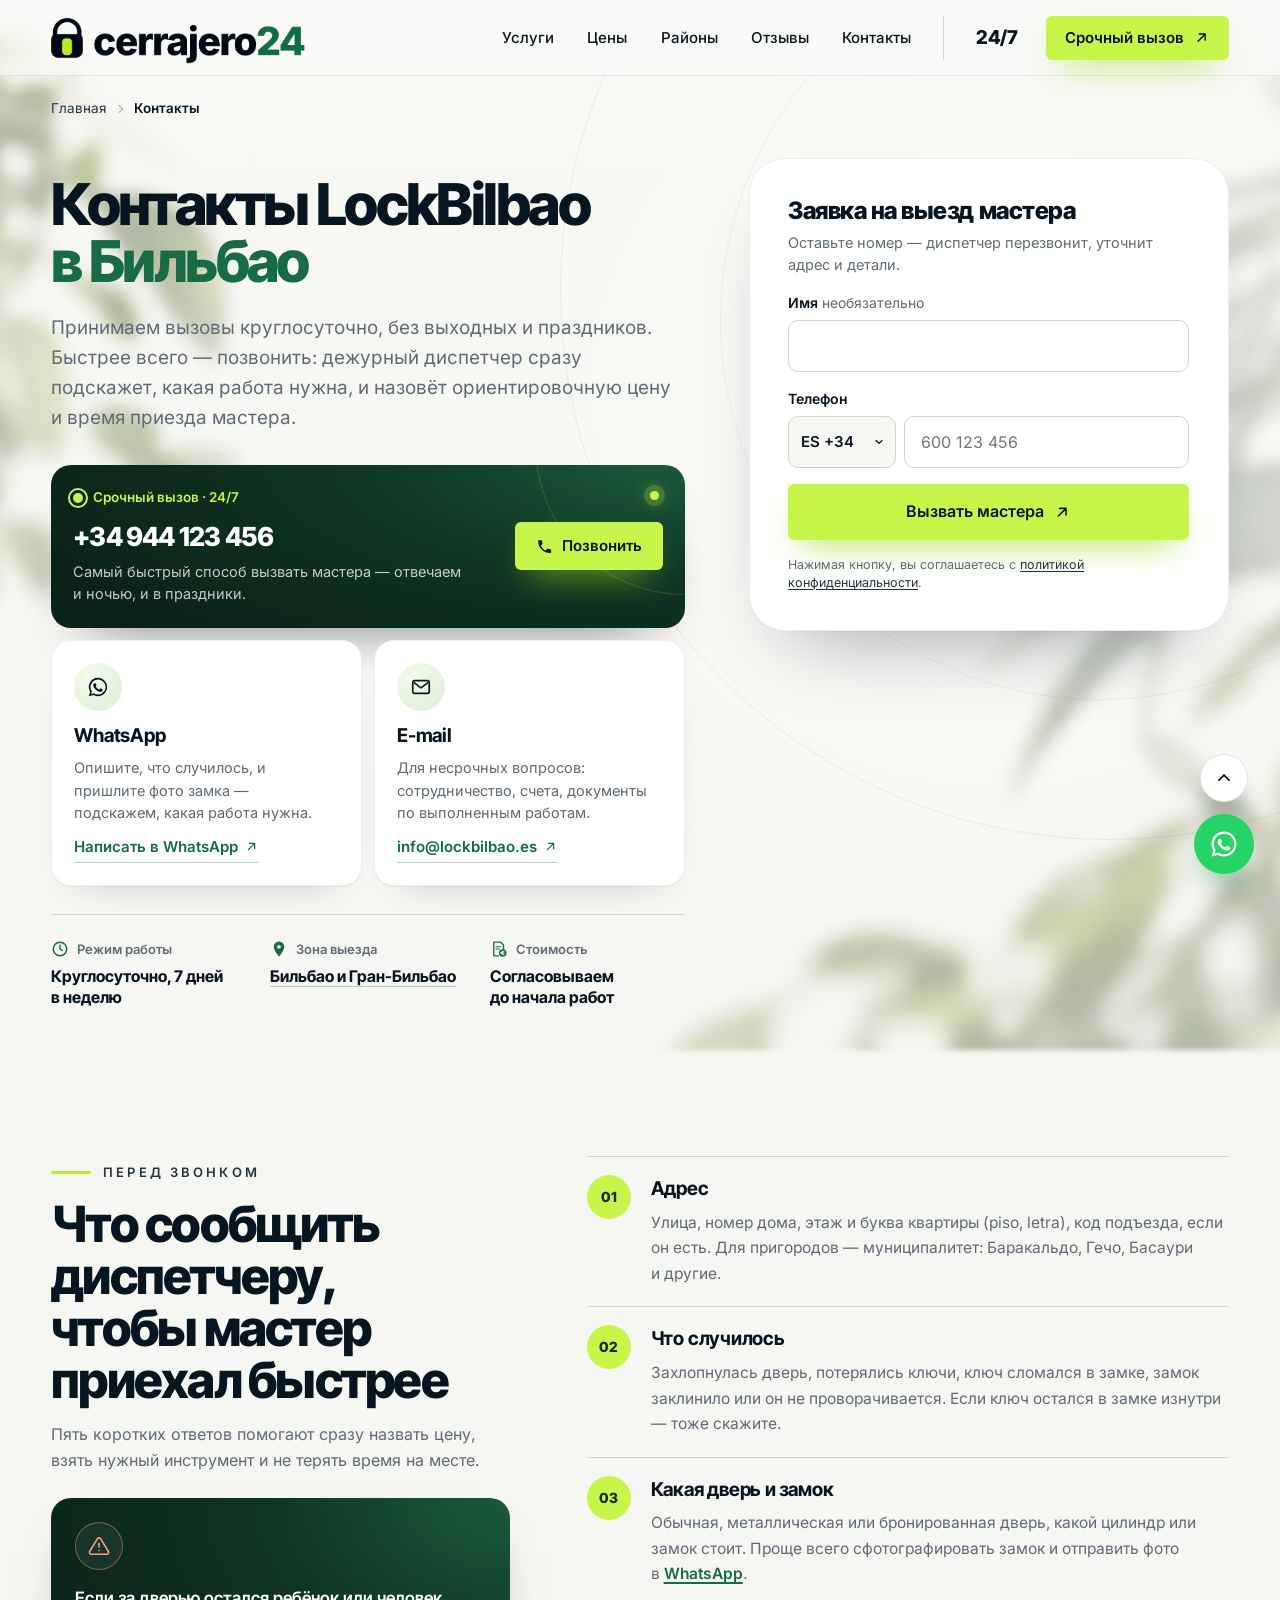
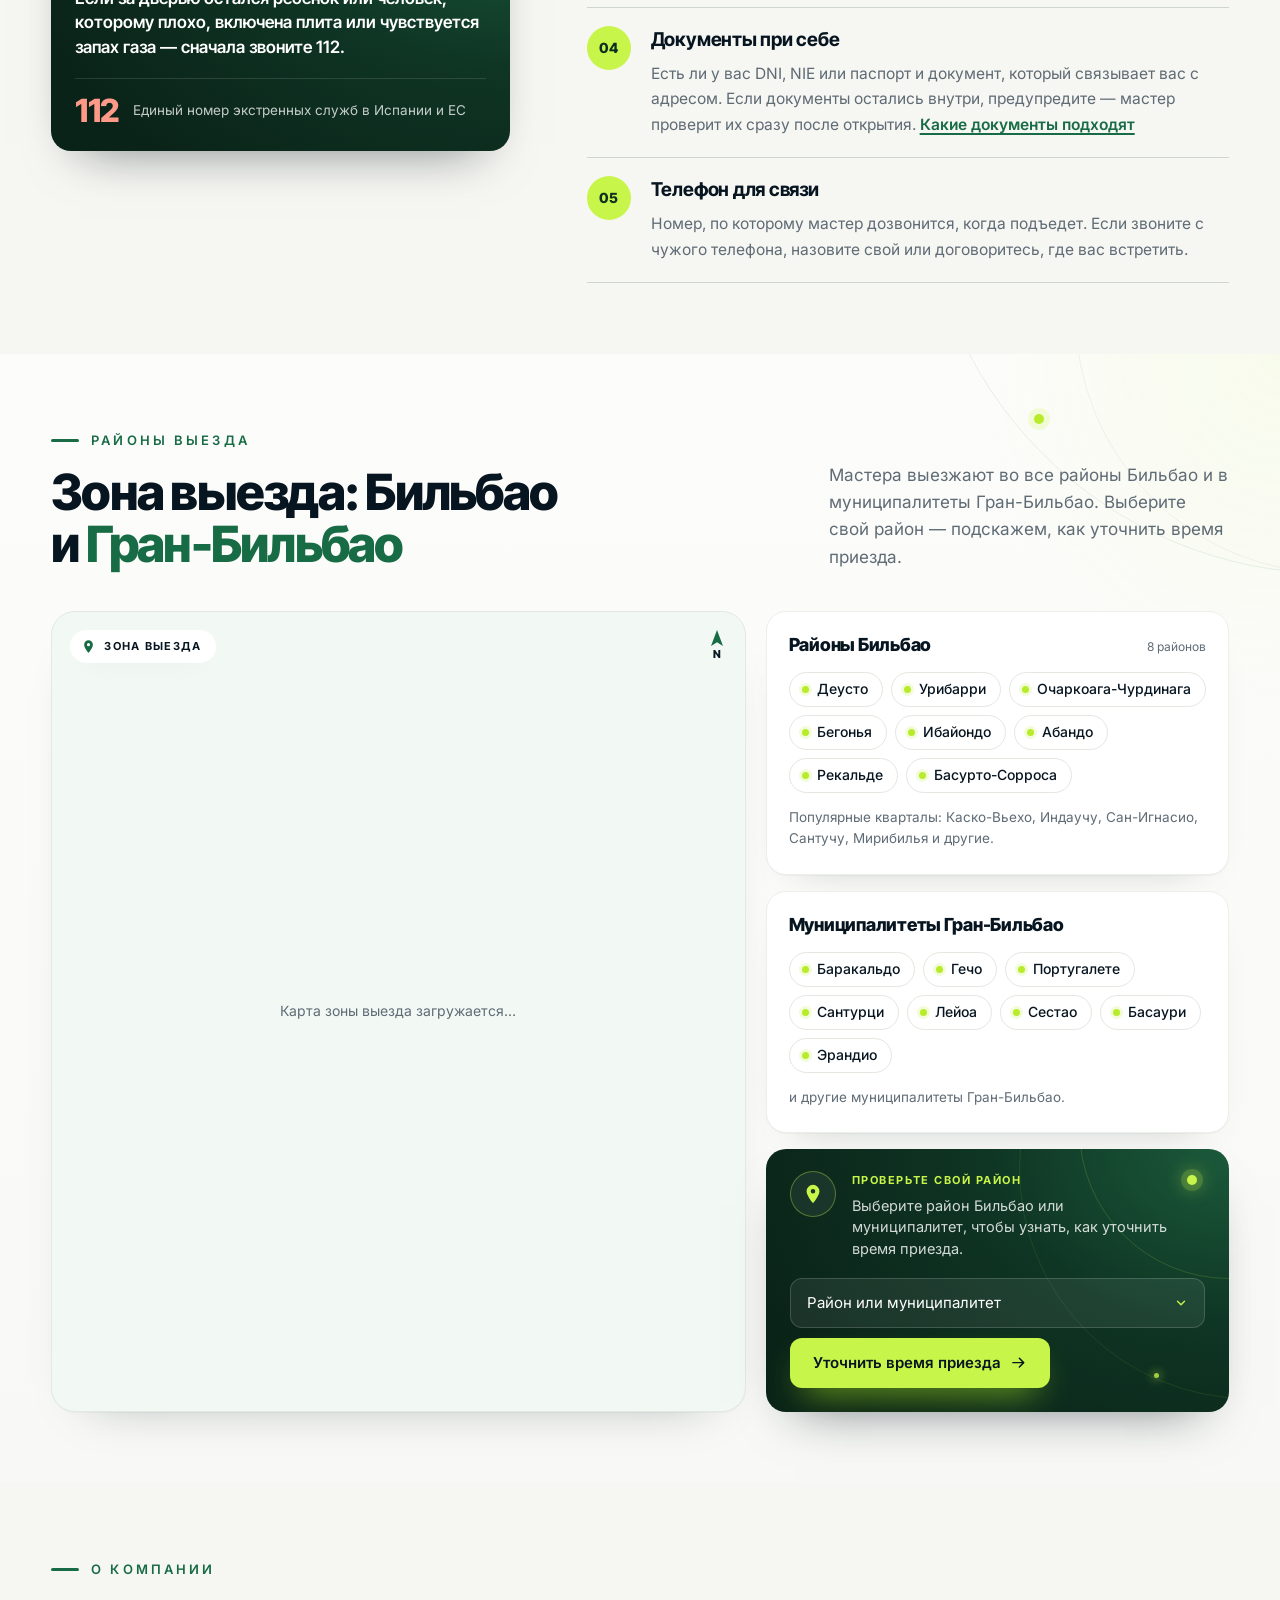
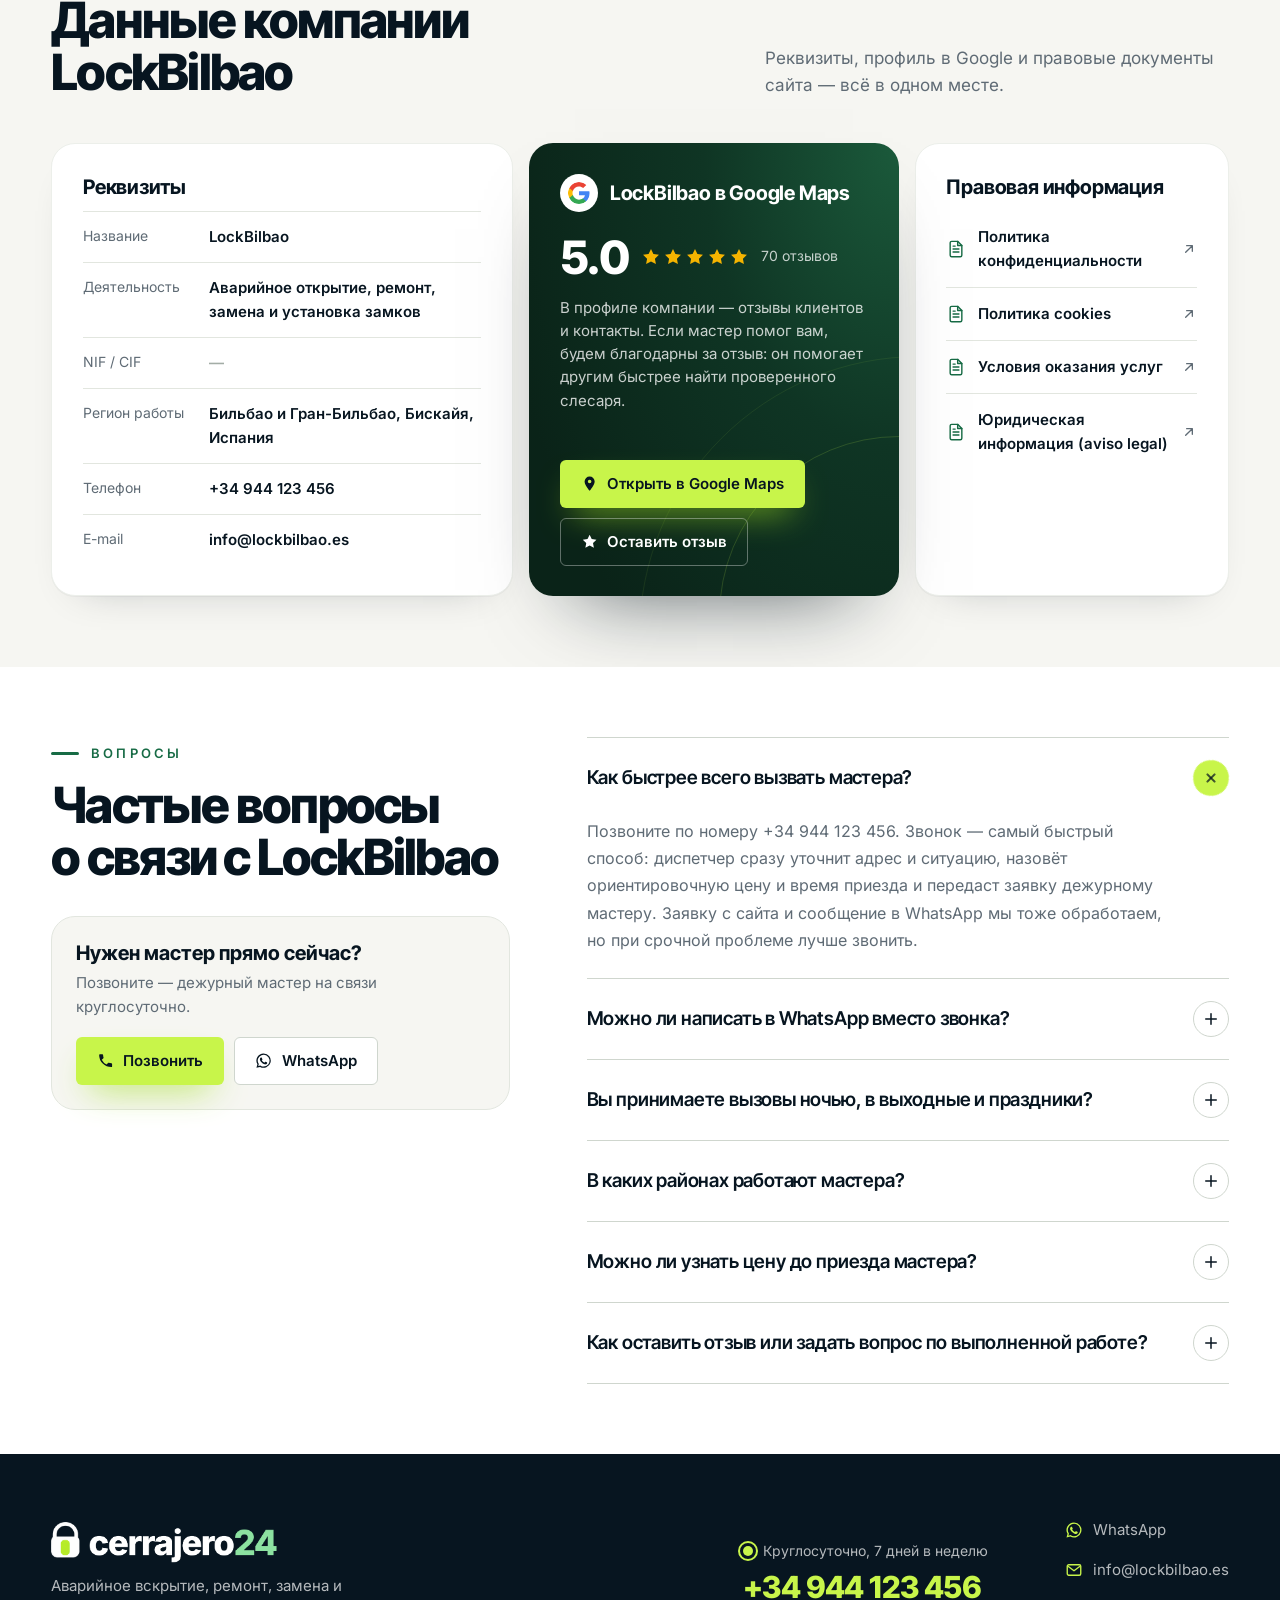
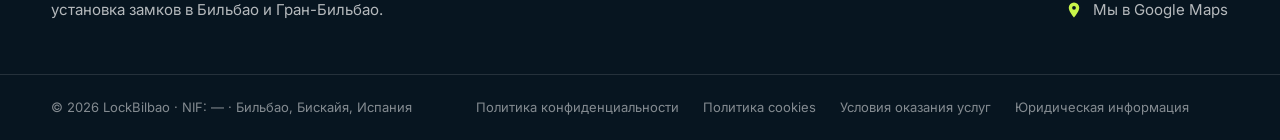
==== commit e1bbb0ac: "Логотип Cerrajero24, упрощённые заявка и футер, плавающие кнопки - Логотип перерисован: «cerrajero24" ====
--- a/contacto/index.html
+++ b/contacto/index.html
@@ -280,8 +280,8 @@
 <!-- ============ HEADER ============ -->
 <header class="header" data-header>
   <div class="container header__inner">
-    <a class="logo" href="../" aria-label="LockBilbao — на главную">
-      <img src="../img/logo.webp" alt="LockBilbao" width="629" height="112">
+    <a class="logo" href="../" aria-label="Cerrajero24 — на главную">
+      <img src="../img/logo.webp" alt="Cerrajero24" width="715" height="129">
     </a>
 
     <nav class="nav" aria-label="Основное меню">
@@ -410,39 +410,8 @@
             </div>
             <p class="field__error" id="c-phone-err" hidden></p>
           </div>
-          <div class="field">
-            <label for="c-service">Тип услуги</label>
-            <select class="select" id="c-service" name="service">
-              <option value="Открытие двери / квартиры">Открытие двери / квартиры</option>
-              <option value="Открытие автомобиля">Открытие автомобиля</option>
-              <option value="Открытие сейфа">Открытие сейфа</option>
-              <option value="Открытие гаража / ворот">Открытие гаража / ворот</option>
-              <option value="Открытие офиса / помещения">Открытие офиса / помещения</option>
-              <option value="Ремонт замка">Ремонт замка</option>
-              <option value="Замена замка / личинки">Замена замка / личинки</option>
-              <option value="Установка замка">Установка замка</option>
-              <option value="Извлечение сломанного ключа">Извлечение сломанного ключа</option>
-              <option value="Другое">Другое</option>
-            </select>
-          </div>
-          <div class="field">
-            <label for="c-area">Район или муниципалитет <span class="field__opt">необязательно</span></label>
-            <select class="select" id="c-area" name="area" data-area-select>
-              <option value="">Не выбран</option>
-            </select>
-          </div>
-          <div class="field">
-            <label class="file" for="c-photo">
-              <span class="file__icon"><svg aria-hidden="true"><use href="#i-camera"/></svg></span>
-              <span class="file__text"><b data-file-name>Фото замка</b><small>Сфотографируйте замок — так быстрее назовём цену</small></span>
-            </label>
-            <input class="visually-hidden" id="c-photo" name="photo" type="file" accept="image/*" data-file>
-          </div>
-          <label class="consent">
-            <input type="checkbox" name="consent" required>
-            <span>Соглашаюсь с <a href="../politica-de-privacidad/">политикой конфиденциальности</a></span>
-          </label>
           <button class="btn btn--lime btn--block btn--lg" type="submit">Вызвать мастера <svg aria-hidden="true"><use href="#i-arrow"/></svg></button>
+          <p class="form-card__note">Нажимая кнопку, вы соглашаетесь с <a href="../politica-de-privacidad/">политикой конфиденциальности</a>.</p>
           <p class="form-status" role="status" aria-live="polite" data-form-status></p>
         </form>
       </div>
@@ -670,66 +639,26 @@
 <!-- ============ 20. FOOTER ============ -->
 <footer class="footer" id="contacts">
   <div class="container footer__grid">
-    <div class="footer__col footer__col--brand">
-      <a class="logo logo--light" href="../" aria-label="LockBilbao — на главную"><img src="../img/logo-light.png" alt="LockBilbao" width="629" height="112"></a>
+    <div class="footer__brand">
+      <a class="logo logo--light" href="../" aria-label="Cerrajero24 — на главную"><img src="../img/logo-light.png" alt="Cerrajero24" width="715" height="129"></a>
       <p>Аварийное вскрытие, ремонт, замена и установка замков в Бильбао и Гран-Бильбао.</p>
+    </div>
+
+    <div class="footer__call">
+      <p class="footer__hours"><span class="pulse" aria-hidden="true"></span>Круглосуточно, 7 дней в неделю</p>
       <a class="footer__phone" href="tel:+34944123456">+34 944 123 456</a>
-      <p class="footer__hours">Круглосуточно, 7 дней в неделю</p>
-    </div>
-
-    <div class="footer__col">
-      <p class="footer__title"><a href="../servicios/">Услуги</a></p>
-      <ul role="list">
-        <li><a href="../servicios/apertura-de-puertas/">Открытие дверей</a></li>
-        <li><a href="../servicios/apertura-de-coches/">Открытие автомобилей</a></li>
-        <li><a href="../servicios/apertura-de-cajas-fuertes/">Открытие сейфов</a></li>
-        <li><a href="../servicios/apertura-de-garajes/">Открытие гаражей</a></li>
-        <li><a href="../servicios/reparacion-de-cerraduras/">Ремонт замков</a></li>
-        <li><a href="../servicios/cambio-de-cerraduras-y-bombines/">Замена замков</a></li>
-        <li><a href="../servicios/instalacion-de-cerraduras/">Установка замков</a></li>
-      </ul>
-    </div>
-
-    <div class="footer__col">
-      <p class="footer__title">Информация</p>
-      <ul role="list">
-        <li><a href="../sobre-nosotros/">О компании</a></li>
-        <li><a href="../trabajos/">Наши работы</a></li>
-        <li><a href="../precios/">Цены</a></li>
-        <li><a href="../opiniones/">Отзывы</a></li>
-        <li><a href="../blog/">Блог</a></li>
-        <li><a href="./" aria-current="page">Контакты</a></li>
-      </ul>
-    </div>
-
-    <div class="footer__col">
-      <p class="footer__title">География</p>
-      <ul role="list">
-        <li><a href="../zonas/bilbao/">Бильбао</a></li>
-        <li><a href="../zonas/barakaldo/">Баракальдо</a></li>
-        <li><a href="../zonas/getxo/">Гечо</a></li>
-        <li><a href="../zonas/basauri/">Басаури</a></li>
-        <li><a href="../zonas/portugalete/">Португалете</a></li>
-        <li><a href="../zonas/santurtzi/">Сантурци</a></li>
-        <li><a class="footer__all" href="../zonas/">Вся география <svg aria-hidden="true"><use href="#i-arrow"/></svg></a></li>
-      </ul>
-    </div>
-
-    <div class="footer__col">
-      <p class="footer__title"><a href="./" aria-current="page">Контакты</a></p>
-      <!-- TODO: реальные контакты, реквизиты (NIF/CIF) и ссылка на профиль в Google Maps -->
-      <ul class="footer__contacts" role="list">
-        <li><a href="tel:+34944123456"><svg aria-hidden="true"><use href="#i-phone"/></svg>+34 944 123 456</a></li>
-        <li><a href="https://wa.me/34944123456" target="_blank" rel="noopener"><svg aria-hidden="true"><use href="#i-wa"/></svg>WhatsApp</a></li>
-        <li><a href="mailto:info@lockbilbao.es"><svg aria-hidden="true"><use href="#i-mail"/></svg>info@lockbilbao.es</a></li>
-        <li><a href="https://www.google.com/maps/search/?api=1&amp;query=LockBilbao" target="_blank" rel="noopener"><svg aria-hidden="true"><use href="#i-pin"/></svg>Мы в Google Maps</a></li>
-      </ul>
-      <p class="footer__legal-data">LockBilbao · NIF: —<br>Бильбао, Бискайя, Испания</p>
-    </div>
+    </div>
+
+    <!-- TODO: реальные контакты, реквизиты (NIF/CIF) и ссылка на профиль в Google Maps -->
+    <ul class="footer__contacts" role="list">
+      <li><a href="https://wa.me/34944123456" target="_blank" rel="noopener"><svg aria-hidden="true"><use href="#i-wa"/></svg>WhatsApp</a></li>
+      <li><a href="mailto:info@lockbilbao.es"><svg aria-hidden="true"><use href="#i-mail"/></svg>info@lockbilbao.es</a></li>
+      <li><a href="https://www.google.com/maps/search/?api=1&amp;query=LockBilbao" target="_blank" rel="noopener"><svg aria-hidden="true"><use href="#i-pin"/></svg>Мы в Google Maps</a></li>
+    </ul>
   </div>
 
   <div class="container footer__bottom">
-    <p>© <span data-year>2026</span> LockBilbao</p>
+    <p>© <span data-year>2026</span> LockBilbao · NIF: — · Бильбао, Бискайя, Испания</p>
     <ul role="list">
       <li><a href="../politica-de-privacidad/">Политика конфиденциальности</a></li>
       <li><a href="../politica-de-cookies/">Политика cookies</a></li>
@@ -743,6 +672,12 @@
 <div class="mobile-bar" data-mobile-bar>
   <a class="btn btn--lime" href="tel:+34944123456"><svg aria-hidden="true"><use href="#i-phone"/></svg>Позвонить</a>
   <button class="btn btn--dark" type="button" data-modal-open="price-modal">Узнать цену</button>
+</div>
+
+<!-- Плавающие кнопки: WhatsApp и «наверх» -->
+<div class="fab" data-fab>
+  <button class="fab__top" type="button" aria-label="Наверх страницы" data-to-top><svg aria-hidden="true"><use href="#i-chev-right"/></svg></button>
+  <a class="fab__wa" href="https://wa.me/34944123456" target="_blank" rel="noopener" aria-label="Написать в WhatsApp"><svg aria-hidden="true"><use href="#i-wa"/></svg><span class="fab__tip" aria-hidden="true">Написать в WhatsApp</span></a>
 </div>
 
 <!-- Модалка: узнать цену по фото -->
--- a/css/style.css
+++ b/css/style.css
@@ -65,7 +65,7 @@
   --container: 1600px;
   --gutter: clamp(16px, 4vw, 64px);
   --header-h: 76px;
-  --section-y: clamp(72px, 9vw, 128px);
+  --section-y: clamp(48px, 5.5vw, 88px);
 
   --ff-display: "Inter Tight", "Inter", system-ui, -apple-system, "Segoe UI", Roboto, Arial, sans-serif;
   --ff-body: "Inter", system-ui, -apple-system, "Segoe UI", Roboto, Arial, sans-serif;
@@ -218,7 +218,7 @@
 }
 .header__inner { height: 100%; display: flex; align-items: center; gap: 32px; }
 .logo { display: block; flex: none; }
-.logo img { height: 40px; width: auto; }
+.logo img { height: 46px; width: auto; margin-bottom: -6px; } /* у «j» есть выносной элемент — компенсируем, чтобы замок стоял по центру */
 
 .nav { margin-left: auto; }
 .nav__list { display: flex; gap: clamp(20px, 2.6vw, 44px); list-style: none; padding: 0; }
@@ -492,7 +492,7 @@
 .sec-head {
   display: grid; grid-template-columns: minmax(0, 7fr) minmax(0, 5fr);
   gap: 24px 64px; align-items: end;
-  margin-bottom: clamp(36px, 4.5vw, 64px);
+  margin-bottom: clamp(28px, 3.4vw, 48px);
 }
 .sec-head--single { grid-template-columns: minmax(0, 1fr); }
 .sec-head--single .h2 { max-width: 22ch; }
@@ -524,13 +524,6 @@
 .svc__title { margin-bottom: 18px; }
 .svc__title .accent { color: var(--green); }
 .svc__lead { font-size: clamp(16px, .95rem + .2vw, 18px); line-height: 1.6; color: var(--muted); max-width: 62ch; }
-.svc__script {
-  flex: none; margin: 44px 2% 0 0;
-  font: 400 clamp(20px, 1rem + .5vw, 26px)/1.15 var(--ff-script);
-  color: var(--forest-2);
-  transform: rotate(-8deg); transform-origin: left top;
-}
-.svc__stroke { width: 150px; height: 14px; margin: 6px 0 0 4px; color: var(--lime-2); }
 
 /* track: на всю ширину вправо, слева — по контейнеру */
 .svc-slider { margin-right: calc(50% - 50vw); }
@@ -804,7 +797,7 @@
   gap: 16px;
 }
 .why-card--a { grid-column: span 6; }
-.why-photo--master { grid-column: span 7; }
+.why-stat { grid-column: span 7; }
 .why-card--b { grid-column: span 5; }
 .why-card--c { grid-column: span 6; }
 .why-card--d { grid-column: span 6; }
@@ -831,7 +824,7 @@
 }
 .why-card--b::before, .why-card--e::before { right: -230px; top: -170px; }
 .why-card--b::after, .why-card--e::after { right: 34px; top: 38px; }
-.why-card:hover { border-color: #D8F0A9; transform: translateY(-3px); box-shadow: 0 1px 0 rgba(7, 21, 32, .03), 0 24px 44px -30px rgba(98, 150, 20, .45); }
+.why-card:hover { border-color: #D8F0A9; }
 
 .why-card__ic {
   display: grid; place-items: center; width: 64px; height: 64px; border-radius: 50%;
@@ -841,16 +834,26 @@
 }
 .why-card__ic svg { width: 32px; height: 32px; }
 .why-card__title { font: 800 20px/1.2 var(--ff-display); letter-spacing: -.02em; color: var(--ink); }
-.why-card__text { margin: 6px 0 14px; font-size: 14.5px; line-height: 1.5; color: var(--muted); max-width: 32ch; }
-.why-card__go {
-  display: grid; place-items: center; width: 32px; height: 32px; margin-top: auto; border-radius: 50%;
-  background: var(--lime); color: var(--forest);
-  box-shadow: 0 8px 16px -8px rgba(140, 200, 20, .95);
-  transition: transform .25s var(--ease), background-color .2s;
-}
-.why-card__go svg { width: 15px; height: 15px; }
-.why-card__go::after { content: ""; position: absolute; inset: 0; } /* вся карточка кликабельна */
-.why-card:hover .why-card__go { transform: rotate(45deg); background: var(--lime-2); }
+.why-card__text { margin: 6px 0 0; font-size: 14.5px; line-height: 1.5; color: var(--muted); max-width: 32ch; }
+
+/* карточка-цифра: опыт мастера */
+.why-stat {
+  position: relative; overflow: hidden; isolation: isolate;
+  display: flex; flex-direction: column; justify-content: flex-end; align-items: flex-start;
+  padding: 24px 28px 26px; border-radius: 18px; color: #fff;
+  background: radial-gradient(110% 140% at 100% 0%, #1B5A3B 0%, #0F3524 48%, #0A2318 100%);
+  box-shadow: 0 24px 50px -34px rgba(7, 21, 32, .6);
+}
+.why-stat__deco { position: absolute; inset: 0; z-index: -1; pointer-events: none; }
+.why-stat__deco i { position: absolute; border-radius: 50%; border: 1px solid rgba(200, 245, 74, .16); }
+.why-stat__deco i:nth-child(1) { width: 380px; height: 380px; right: -120px; top: -200px; }
+.why-stat__deco i:nth-child(2) { width: 600px; height: 600px; right: -260px; top: -330px; border-color: rgba(200, 245, 74, .08); }
+.why-stat__deco b { position: absolute; right: 44px; top: 40px; width: 10px; height: 10px; border-radius: 50%; background: var(--lime); box-shadow: 0 0 0 6px rgba(200, 245, 74, .18), 0 0 18px 4px rgba(200, 245, 74, .4); }
+.why-stat__num { display: flex; align-items: flex-end; gap: 12px; margin-bottom: auto; padding-bottom: 18px; }
+.why-stat__num b { font: 800 clamp(84px, 3rem + 4vw, 132px)/.8 var(--ff-display); letter-spacing: -.06em; color: var(--lime); }
+.why-stat__num span { padding-bottom: 4px; font: 700 15px/1.2 var(--ff-display); letter-spacing: .02em; text-transform: uppercase; color: rgba(255, 255, 255, .78); }
+.why-stat .why-card__title { color: #fff; }
+.why-stat .why-card__text { color: rgba(255, 255, 255, .78); max-width: 46ch; }
 
 /* фото-карточки */
 .why-photo {
@@ -858,19 +861,7 @@
   border-radius: 18px; background: #1A2523;
   box-shadow: 0 24px 50px -34px rgba(7, 21, 32, .55);
 }
-.why-photo--master .why-photo__bg {
-  position: absolute; inset: -10%; width: 120%; height: 120%; max-width: none; object-fit: cover;
-  filter: blur(6px) brightness(.45) saturate(.6);
-}
-.why-photo--master::after {
-  content: ""; position: absolute; inset: 0;
-  background: linear-gradient(90deg, rgba(16, 26, 25, .55) 0%, rgba(16, 26, 25, 0) 55%), linear-gradient(0deg, rgba(10, 18, 17, .55) 0%, rgba(10, 18, 17, 0) 40%);
-}
-.why-photo--master .why-photo__img {
-  position: absolute; right: -2%; top: -6%; width: 86%; max-width: none; height: auto;
-  transition: transform .6s var(--ease);
-}
-.why-photo--master:hover .why-photo__img { transform: scale(1.03); }
+
 .why-photo__chip {
   position: absolute; left: 16px; bottom: 16px; z-index: 2;
   display: inline-flex; align-items: center; gap: 10px;
@@ -1015,7 +1006,7 @@
   box-shadow: 0 1px 0 rgba(7, 21, 32, .03), 0 18px 40px -34px rgba(7, 21, 32, .35);
   transition: border-color .3s, box-shadow .3s var(--ease), transform .3s var(--ease);
 }
-.type-card:hover { border-color: #D8F0A9; transform: translateY(-3px); box-shadow: 0 1px 0 rgba(7, 21, 32, .03), 0 24px 44px -30px rgba(98, 150, 20, .45); }
+.type-card:hover { border-color: #D8F0A9; }
 
 .type-card__ic {
   display: grid; place-items: center; width: 56px; height: 56px; border-radius: 50%; flex: none;
@@ -1031,17 +1022,6 @@
 .type-card__title span { display: block; margin-top: 3px; font: italic 500 13px/1.4 var(--ff-body); letter-spacing: 0; color: var(--green); }
 .type-card__text { font-size: 14.5px; line-height: 1.55; color: var(--muted); max-width: 34ch; }
 
-.type-card__go { position: absolute; inset: 0; z-index: 1; border-radius: inherit; } /* вся карточка кликабельна */
-.type-card__go:focus-visible { outline: 3px solid var(--green-2); outline-offset: 3px; border-radius: inherit; }
-.type-card__arrow {
-  position: absolute; top: 18px; right: 18px;
-  display: grid; place-items: center; width: 34px; height: 34px; border-radius: 50%;
-  background: var(--white); color: var(--ink); border: 1px solid var(--line);
-  transition: background-color .2s, border-color .2s, box-shadow .2s;
-}
-.type-card__arrow svg { width: 14px; height: 14px; transition: transform .25s var(--ease); }
-.type-card:hover .type-card__arrow { background: var(--lime); border-color: var(--lime); color: var(--forest); box-shadow: 0 8px 16px -8px rgba(140, 200, 20, .95); }
-.type-card:hover .type-card__arrow svg { transform: translateX(2px); }
 
 @media (prefers-reduced-motion: no-preference) {
   .tabs__panel:not([hidden]) .type-card { animation: kind-in .5s var(--ease) both; }
@@ -1430,60 +1410,38 @@
 .checker__btn:hover svg { transform: translateX(3px); }
 
 /* ---------- Полезно знать (блок 16, SEO-текст) ---------- */
-.tips-sec {
-  overflow: hidden; overflow: clip;
+/* ---------- SEO-текст: сплошной текст + «Показать больше» ---------- */
+.longread { display: grid; grid-template-columns: minmax(0, 5fr) minmax(0, 7fr); gap: 24px clamp(40px, 6vw, 96px); align-items: start; scroll-margin-top: calc(var(--header-h) + 16px); }
+.longread__head .kicker { color: var(--green); }
+.longread__title { text-wrap: balance; }
+.longread__title .accent { color: var(--green); }
+.longread__body { font-size: 16px; line-height: 1.7; color: var(--muted); }
+.longread__body > * + * { margin-top: 14px; }
+.longread__body .longread__lead { font-size: clamp(16.5px, 1rem + .15vw, 18px); line-height: 1.65; color: var(--ink-2); }
+.longread__body h3 { margin-top: 28px; font: 700 clamp(18px, 1rem + .3vw, 21px)/1.3 var(--ff-display); letter-spacing: -.012em; color: var(--ink); }
+.longread__body a { font-weight: 600; color: var(--green); text-decoration: underline; text-decoration-thickness: 1.5px; text-underline-offset: 3px; }
+.longread__body a:hover { color: var(--ink); }
+/* сворачивается только с JS — без него текст виден целиком */
+.longread.is-ready .longread__body {
+  overflow: hidden; max-height: 300px; transition: max-height .6s var(--ease);
+  -webkit-mask-image: linear-gradient(180deg, #000 40%, transparent 100%); mask-image: linear-gradient(180deg, #000 40%, transparent 100%);
+}
+.longread.is-open .longread__body { -webkit-mask-image: none; mask-image: none; }
+.longread__more {
+  display: inline-flex; align-items: center; gap: 10px; margin-top: 20px; padding: 13px 22px; border-radius: 999px;
+  background: var(--white); border: 1px solid var(--line-2); font-size: 15px; font-weight: 600; color: var(--ink);
+  transition: border-color .2s, background-color .2s;
+}
+.longread__more svg { width: 16px; height: 16px; transform: rotate(90deg); transition: transform .3s var(--ease); }
+.longread__more:hover { border-color: var(--ink); }
+.longread.is-open .longread__more svg { transform: rotate(-90deg); }
+
+.longread-sec {
   background:
     radial-gradient(38% 48% at 0% 100%, rgba(200, 245, 74, .07) 0%, rgba(200, 245, 74, 0) 70%),
     radial-gradient(36% 46% at 100% 0%, rgba(200, 245, 74, .06) 0%, rgba(200, 245, 74, 0) 70%),
     linear-gradient(180deg, #FAFBF8 0%, #F8F9F5 100%);
 }
-.tips-sec__deco { position: absolute; inset: 0; pointer-events: none; }
-.tips-sec__ring { position: absolute; border-radius: 50%; border: 1px solid rgba(23, 107, 69, .08); }
-.tips-sec__ring--a { width: 760px; height: 760px; left: 64%; top: -560px; }
-.tips-sec__ring--b { width: 540px; height: 540px; left: 74%; top: -380px; border-color: rgba(7, 21, 32, .05); }
-.tips-sec__spark { position: absolute; left: calc(64% + 330px); top: 192px; width: 10px; height: 10px; border-radius: 50%; background: var(--lime-2); box-shadow: 0 0 0 6px rgba(200, 245, 74, .2); }
-.tips-sec .container { position: relative; }
-
-.tips-head { max-width: 980px; margin-bottom: clamp(32px, 3.6vw, 48px); }
-.tips-head .kicker { color: var(--green); }
-.tips-head__title { max-width: 20.5em; margin-bottom: 22px; text-wrap: wrap; }
-.tips-head__title .accent { color: var(--green); }
-.tips-head__lead { font-size: clamp(16px, .95rem + .15vw, 17px); line-height: 1.65; color: var(--muted); max-width: 72ch; }
-
-.tips { display: grid; grid-template-columns: repeat(2, minmax(0, 1fr)); gap: 0 clamp(32px, 4.6vw, 72px); }
-.tip { display: flex; flex-direction: column; align-items: flex-start; padding: 24px 0 36px; border-top: 1px solid var(--line-2); }
-.tip .tip__num { margin-bottom: 12px; font: 700 12px/1 var(--ff-body); letter-spacing: .08em; color: var(--green); font-variant-numeric: tabular-nums; }
-.tip__title { margin-bottom: 14px; font: 800 clamp(20px, 1rem + .45vw, 24px)/1.25 var(--ff-display); letter-spacing: -.02em; color: var(--ink); text-wrap: balance; }
-.tip p { font-size: 15px; line-height: 1.7; color: var(--muted); }
-.tip p + p { margin-top: 12px; }
-.tip__link {
-  display: inline-flex; align-items: center; gap: 6px; margin-top: 18px; padding-bottom: 3px;
-  border-bottom: 1.5px solid rgba(23, 107, 69, .35);
-  font-size: 14.5px; font-weight: 700; color: var(--green);
-  transition: color .2s, border-color .2s;
-}
-.tip__link svg { width: 15px; height: 15px; transition: transform .2s var(--ease); }
-.tip__link:hover { color: var(--forest); border-color: var(--forest); }
-.tip__link:hover svg { transform: translate(2px, -2px); }
-
-.tips-help {
-  display: flex; align-items: center; gap: 16px 20px; flex-wrap: wrap;
-  padding: 24px 0; border-top: 1px solid var(--line-2);
-}
-.tips-help__ic {
-  display: grid; place-items: center; width: 40px; height: 40px; border-radius: 50%; flex: none;
-  background: radial-gradient(circle at 35% 30%, #EDF7E6 0%, #DCEFD3 100%); color: var(--green);
-}
-.tips-help__ic svg { width: 18px; height: 18px; }
-.tips-help__text { flex: 1 1 380px; font-size: 14.5px; line-height: 1.5; color: var(--muted); }
-.tips-help .tips-help__link {
-  margin-left: auto; padding-bottom: 3px; border-bottom: 1.5px solid #BFDC8E;
-  font-size: 14.5px; font-weight: 700; color: var(--forest);
-}
-.tips-help .tips-help__link svg { width: 15px; height: 15px; }
-.tips-help .tips-help__link:hover { color: var(--green); border-color: var(--green); }
-.tips-sign { margin-top: 6px; text-align: right; font: 700 10.5px/1 var(--ff-body); letter-spacing: .3em; text-transform: uppercase; color: #A6AFA9; }
-.tips-sign b { color: var(--green); font-weight: 700; }
 
 /* ---------- FAQ ---------- */
 .faq { display: grid; grid-template-columns: minmax(0, 5fr) minmax(0, 7fr); gap: 48px clamp(40px, 6vw, 96px); align-items: start; }
@@ -1554,6 +1512,8 @@
   box-shadow: 0 40px 80px -40px rgba(0, 0, 0, .55);
 }
 .form-card__title { font: 800 24px/1.2 var(--ff-display); letter-spacing: -.02em; color: var(--ink); margin-bottom: 20px; }
+.form-card__note { font-size: 12.5px; line-height: 1.45; color: var(--muted); }
+.form-card__note a { color: var(--ink-2); text-decoration: underline; text-underline-offset: 2px; }
 .lead-form { display: grid; gap: 16px; }
 .field label:not(.file) { display: block; font-size: 14px; font-weight: 600; color: var(--ink); margin-bottom: 6px; }
 .field__opt { font-weight: 400; color: var(--muted); }
@@ -1632,29 +1592,67 @@
 }
 
 /* ---------- Footer ---------- */
-.footer { background: var(--ink); color: rgba(255, 255, 255, .7); padding-top: clamp(56px, 7vw, 88px); font-size: 15px; }
-.footer__grid { display: grid; grid-template-columns: 1.5fr repeat(4, 1fr); gap: 40px 32px; padding-bottom: 56px; }
-.logo--light img { height: 36px; }
-.footer__col--brand p { margin-top: 18px; max-width: 32ch; }
-.footer__phone { display: inline-block; margin-top: 20px; font: 800 24px/1 var(--ff-display); letter-spacing: -.02em; color: var(--lime); }
+.footer { background: var(--ink); color: rgba(255, 255, 255, .7); padding-top: clamp(40px, 5vw, 64px); font-size: 15px; }
+.footer__grid {
+  display: grid; grid-template-columns: minmax(0, 1.4fr) auto auto; gap: 32px clamp(32px, 6vw, 112px);
+  align-items: center; padding-bottom: clamp(32px, 4vw, 48px);
+}
+.logo--light img { height: 41px; margin-bottom: -5px; }
+.footer__brand p { margin-top: 16px; max-width: 40ch; }
+.footer__hours { display: flex; align-items: center; gap: 10px; font-size: 14px; }
+.footer__phone {
+  display: inline-block; margin-top: 10px;
+  font: 800 clamp(26px, 1.1rem + 1vw, 34px)/1 var(--ff-display); letter-spacing: -.02em; color: var(--lime); transition: color .2s;
+}
 .footer__phone:hover { color: #fff; }
-.footer__hours { margin-top: 8px !important; font-size: 14px; }
-.footer__title { font-weight: 700; color: #fff; margin-bottom: 16px; }
-.footer__col ul { display: grid; gap: 10px; }
-.footer__col a { transition: color .2s; }
-.footer__col a:hover { color: var(--lime); }
-.footer__all { display: inline-flex; align-items: center; gap: 4px; color: #fff; font-weight: 600; }
-.footer__all svg { width: 16px; height: 16px; }
-.footer__contacts a { display: inline-flex; align-items: center; gap: 10px; }
+.footer__contacts { display: grid; gap: 12px; }
+.footer__contacts a { display: inline-flex; align-items: center; gap: 10px; transition: color .2s; }
+.footer__contacts a:hover { color: var(--lime); }
 .footer__contacts svg { width: 18px; height: 18px; color: var(--lime); flex: none; }
-.footer__legal-data { margin-top: 20px; font-size: 13px; color: rgba(255, 255, 255, .5); }
 .footer__bottom {
   display: flex; flex-wrap: wrap; justify-content: space-between; gap: 12px 32px;
-  padding-block: 24px; border-top: 1px solid rgba(255, 255, 255, .12);
+  padding-block: 22px; border-top: 1px solid rgba(255, 255, 255, .12);
   font-size: 13px; color: rgba(255, 255, 255, .5);
 }
 .footer__bottom ul { display: flex; flex-wrap: wrap; gap: 8px 24px; }
+@media (min-width: 761px) { .footer__bottom { padding-right: calc(var(--gutter) + 40px); } } /* место под плавающие кнопки */
 .footer__bottom a:hover { color: #fff; }
+
+/* ---------- Плавающие кнопки: WhatsApp и «наверх» ---------- */
+.fab {
+  position: fixed; right: clamp(16px, 2vw, 28px); bottom: clamp(16px, 2vw, 28px); z-index: 60;
+  display: flex; flex-direction: column; align-items: center; gap: 12px;
+  transition: bottom .3s var(--ease);
+}
+.fab__wa, .fab__top { display: grid; place-items: center; border-radius: 50%; }
+.fab__wa {
+  position: relative; width: 60px; height: 60px; background: #25D366; color: #fff;
+  box-shadow: 0 14px 30px -12px rgba(18, 140, 70, .7);
+  transition: transform .25s var(--ease), box-shadow .25s;
+}
+.fab__wa svg { width: 30px; height: 30px; }
+.fab__wa::before { content: ""; position: absolute; inset: 0; border-radius: 50%; border: 2px solid #25D366; opacity: 0; }
+.fab__wa:hover { transform: scale(1.06); box-shadow: 0 18px 34px -12px rgba(18, 140, 70, .8); }
+.fab__tip {
+  position: absolute; right: calc(100% + 12px); top: 50%; padding: 9px 14px; border-radius: 999px;
+  background: var(--ink); color: #fff; font-size: 13.5px; font-weight: 600; white-space: nowrap;
+  opacity: 0; transform: translate(6px, -50%); pointer-events: none; transition: opacity .2s, transform .2s var(--ease);
+}
+.fab__wa:hover .fab__tip, .fab__wa:focus-visible .fab__tip { opacity: 1; transform: translate(0, -50%); }
+.fab__top {
+  width: 48px; height: 48px; background: var(--white); color: var(--ink); border: 1px solid var(--line);
+  box-shadow: 0 12px 26px -14px rgba(7, 21, 32, .45);
+  opacity: 0; visibility: hidden; transform: translateY(10px);
+  transition: opacity .25s, visibility .25s, transform .25s var(--ease), background-color .2s, border-color .2s;
+}
+.fab__top svg { width: 20px; height: 20px; transform: rotate(-90deg); }
+.fab__top:hover { background: var(--lime); border-color: var(--lime); }
+.fab.is-top-visible .fab__top { opacity: 1; visibility: visible; transform: none; }
+@media (prefers-reduced-motion: no-preference) {
+  .fab__wa::before { animation: fab-ring 2.6s ease-out infinite; }
+  @keyframes fab-ring { 0% { transform: scale(1); opacity: .55; } 70%, 100% { transform: scale(1.45); opacity: 0; } }
+}
+@media print { .fab { display: none; } }
 
 /* ---------- Mobile bar ---------- */
 .mobile-bar { display: none; }
@@ -1691,15 +1689,16 @@
 @media (max-width: 1180px) {
   .nav__list { gap: 22px; }
   .header__actions { padding-left: 22px; gap: 18px; }
-  .footer__grid { grid-template-columns: repeat(3, 1fr); }
-  .footer__col--brand { grid-column: 1 / -1; }
+  .footer__grid { grid-template-columns: repeat(2, minmax(0, 1fr)); }
+  .footer__brand { grid-column: 1 / -1; }
 }
 
 @media (max-width: 1024px) {
+  .longread { grid-template-columns: minmax(0, 1fr); }
   :root { --header-h: 68px; }
   .nav, .header__actions { display: none; }
   .burger { display: block; }
-  .logo img { height: 36px; }
+  .logo img { height: 41px; margin-bottom: -5px; }
 
   .hero { --Dw: min(56vw, 480px); --stage-h: calc(var(--Dw) * 1.06 + 70px); }
   @supports (container-type: size) {
@@ -1725,7 +1724,6 @@
   .rv__aside, .rv__links { justify-content: flex-start; }
   .rv__spark--a { display: none; }
 
-  .svc__script { display: none; }
 
   .flow-steps { grid-template-columns: repeat(2, minmax(0, 1fr)); }
   .flow-cta { padding: 22px 24px; }
@@ -1733,7 +1731,6 @@
   .why-grid { grid-template-columns: repeat(2, minmax(0, 1fr)); grid-auto-rows: minmax(220px, auto); }
   .why-grid > * { grid-column: auto; }
   .why-photo--guarantee { grid-column: 1 / -1; min-height: 280px; }
-  .why-photo--master .why-photo__img { width: 92%; right: -8%; top: -4%; }
 
   .pr__grid { grid-template-columns: repeat(2, minmax(0, 1fr)); }
   .pr__visual { grid-column: 1 / -1; grid-row: auto; width: min(380px, 70%); justify-self: center; margin-bottom: 8px; }
@@ -1821,15 +1818,14 @@
   .kicker { font-size: 12px; margin-bottom: 14px; }
 
 
-  .why-grid { grid-template-columns: minmax(0, 1fr); gap: 12px; }
-  .why-photo--master { grid-column: 1 / -1; }
+  .why-grid { grid-template-columns: minmax(0, 1fr); grid-auto-rows: auto; gap: 12px; }
+  .why-stat { padding: 22px 20px; }
+  .why-stat__num { padding-bottom: 28px; }
   .why-card { padding: 20px; }
   .why-card:hover { transform: none; }
   .why-card__ic { width: 56px; height: 56px; margin-bottom: 16px; }
   .why-card__ic svg { width: 26px; height: 26px; }
   .why-card__title { font-size: 19px; }
-  .why-photo--master { min-height: 300px; }
-  .why-photo--master .why-photo__img { width: 92%; right: -10%; top: -4%; }
   .why-photo--guarantee { min-height: 320px; }
   .why-photo--guarantee::after { background: linear-gradient(180deg, rgba(12, 22, 20, .1) 0%, rgba(12, 22, 20, .65) 45%, rgba(12, 22, 20, .92) 100%); }
   .why-photo__body { width: 100%; justify-content: flex-end; padding: 24px 20px; }
@@ -1880,15 +1876,13 @@
   .types { grid-template-columns: minmax(0, 1fr); gap: 10px; }
   .type-card {
     display: grid; grid-template-columns: 48px minmax(0, 1fr); column-gap: 14px; align-items: start;
-    padding: 16px 52px 16px 16px; border-radius: 16px;
+    padding: 16px; border-radius: 16px;
   }
-  .type-card:hover { transform: none; }
   .type-card__ic { grid-row: 1 / span 2; width: 48px; height: 48px; margin: 0; }
   .type-card__ic svg { width: 26px; height: 26px; }
   .type-card__title { font-size: 17px; margin: 2px 0 6px; padding: 0; }
   .type-card__title span { font-size: 12.5px; }
   .type-card__text { font-size: 14px; max-width: none; }
-  .type-card__arrow { top: 14px; right: 14px; width: 30px; height: 30px; }
   .kinds__ring--a { width: 560px; height: 560px; left: 40%; top: -380px; }
   .brands { gap: 14px; }
   .brands::after { right: 8%; }
@@ -1920,13 +1914,6 @@
   .about__photo { border-width: 7px; }
   .about__chip { bottom: 8%; }
 
-  .tips { grid-template-columns: minmax(0, 1fr); }
-  .tip { padding: 20px 0 28px; }
-  .tip p { font-size: 14.5px; }
-  .tips-help { align-items: flex-start; }
-  .tips-help__text { flex-basis: calc(100% - 60px); }
-  .tips-help .tips-help__link { margin-left: 60px; }
-  .tips-sec__spark { display: none; }
 
   .areas__map { min-height: 400px; border-radius: 20px; }
   .areas__side { grid-template-columns: minmax(0, 1fr); }
@@ -1947,8 +1934,14 @@
   .final .btn--outline-light { width: 100%; }
   .form-card { border-radius: var(--r-lg); }
 
-  .footer__grid { grid-template-columns: repeat(2, minmax(0, 1fr)); gap: 36px 20px; }
+  .footer__grid { grid-template-columns: minmax(0, 1fr); gap: 28px; }
   .footer__bottom { flex-direction: column; }
+  .fab { right: 14px; bottom: 16px; gap: 10px; }
+  .fab.is-raised { bottom: calc(86px + env(safe-area-inset-bottom)); }
+  .fab__wa { width: 54px; height: 54px; }
+  .fab__wa svg { width: 27px; height: 27px; }
+  .fab__top { width: 44px; height: 44px; }
+  .fab__tip { display: none; }
 
   /* Закреплённая нижняя панель */
   .mobile-bar {
--- a/css/service.css
+++ b/css/service.css
@@ -382,8 +382,6 @@
 span.pill { cursor: default; }
 
 /* ---------- 16. SEO-текст: 5 блоков ---------- */
-.tips--5 .tip:last-child { grid-column: 1 / -1; }
-.tips--5 .tip:last-child p { max-width: 96ch; }
 
 /* ---------- 18. Другие услуги ---------- */
 .more-grid { display: grid; grid-template-columns: repeat(4, minmax(0, 1fr)); gap: 16px; }
@@ -494,7 +492,6 @@
 
   .docs__card { padding: 20px; }
 
-  .tips--5 .tip:last-child { grid-column: auto; }
 
   /* Другие услуги — горизонтальный слайдер */
   .more-grid {
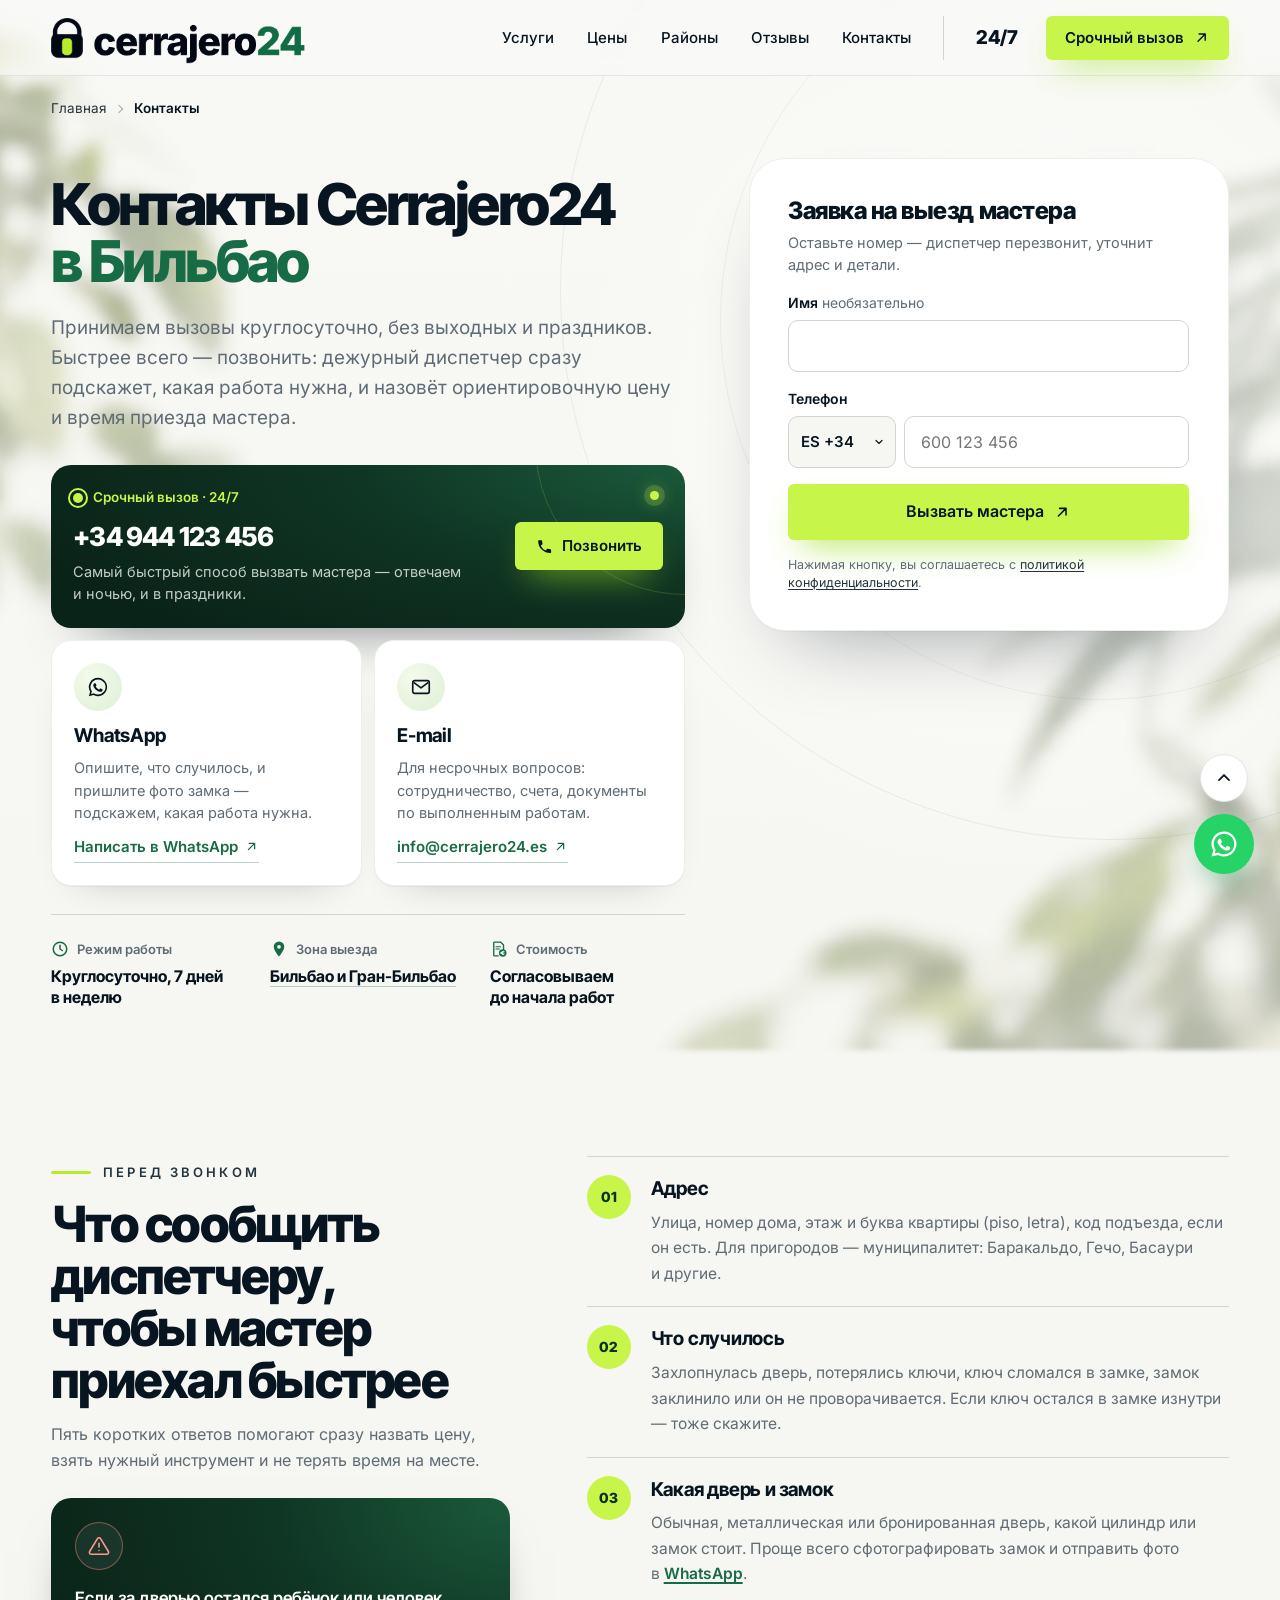
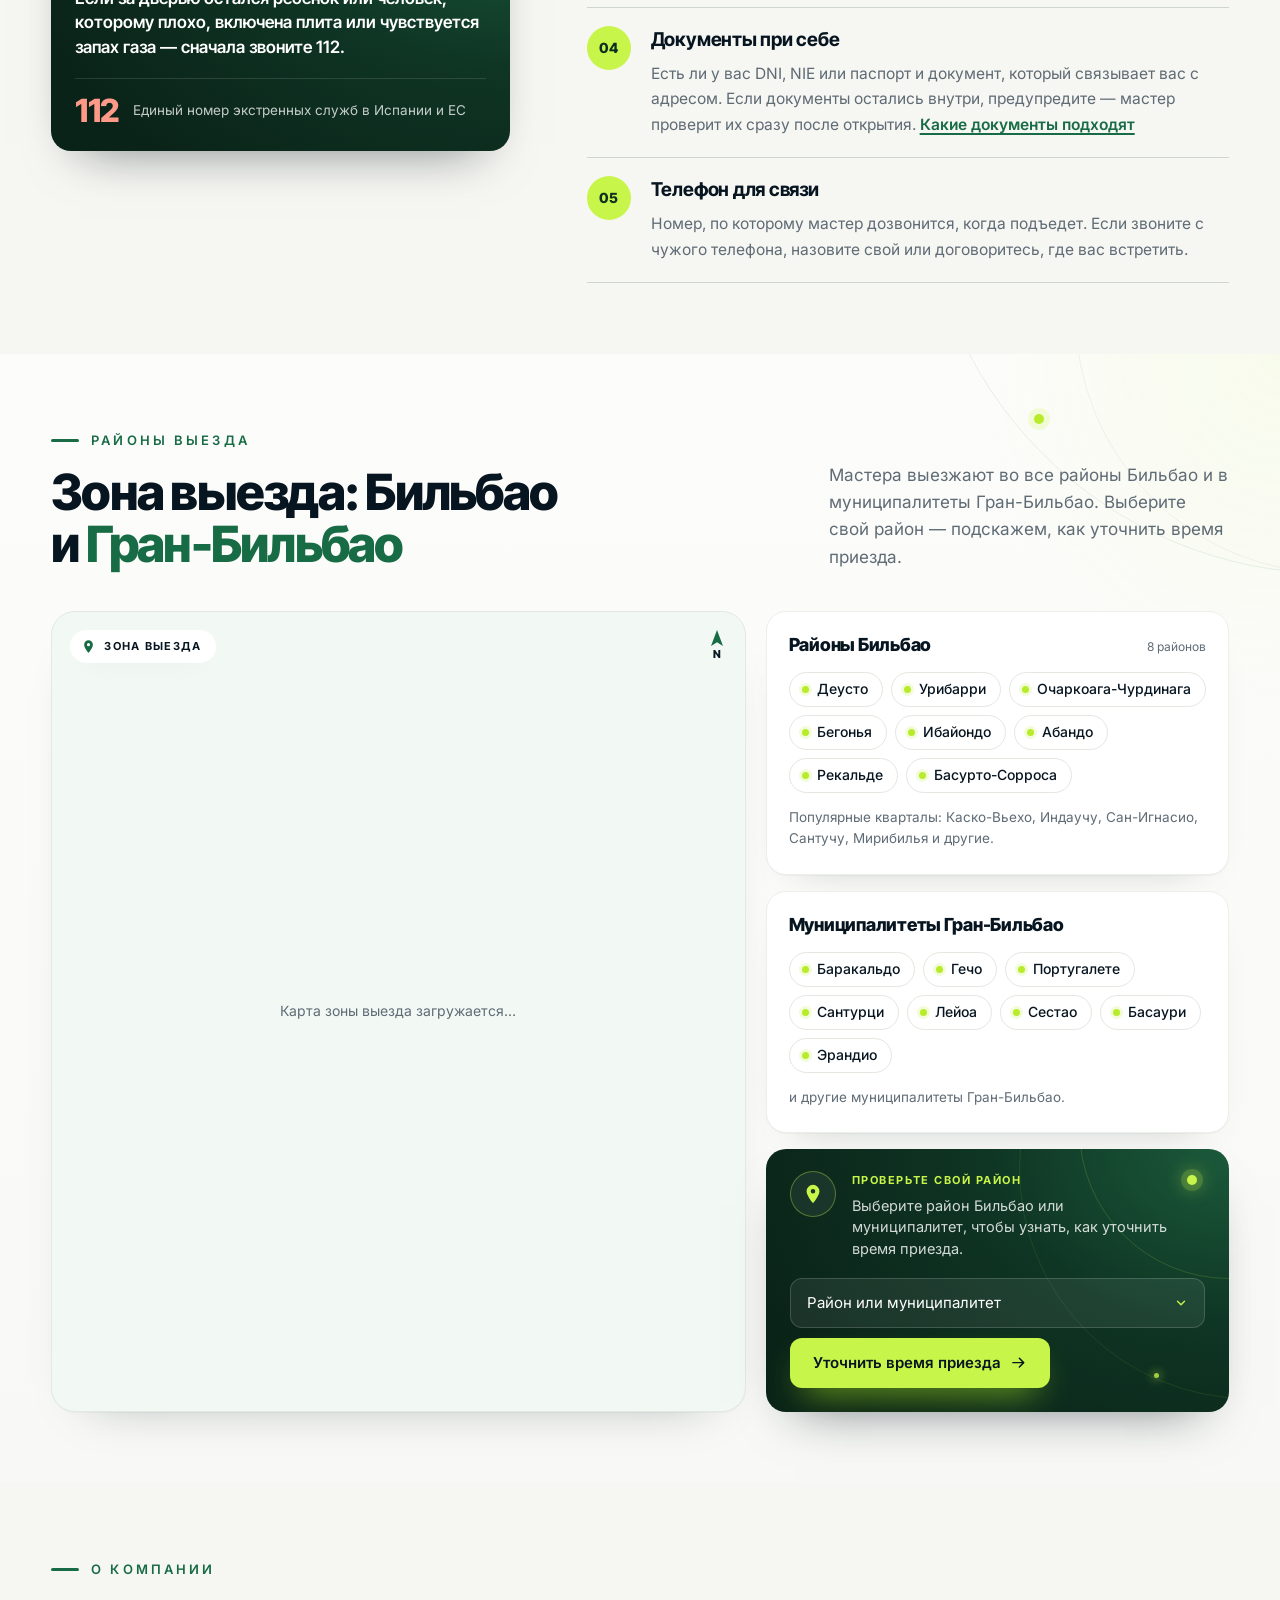
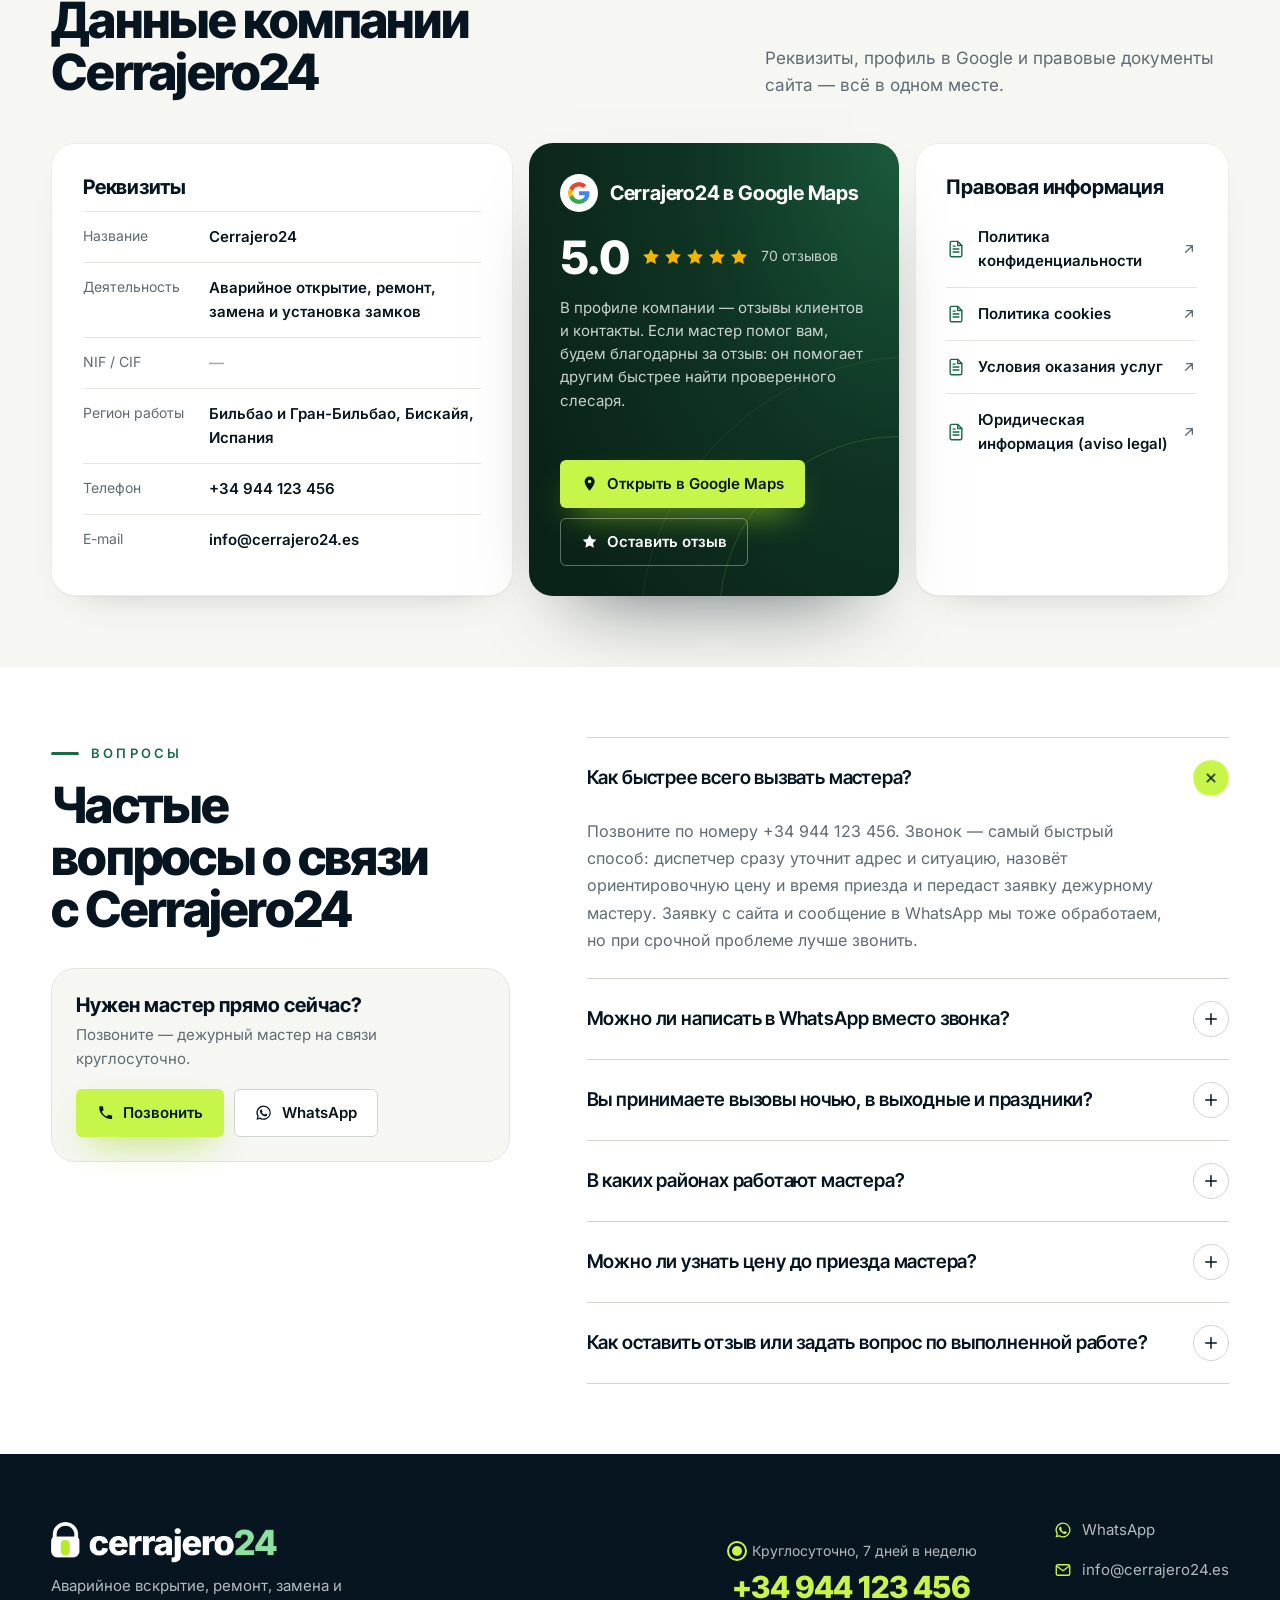
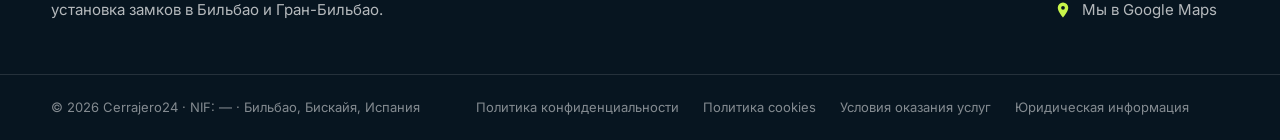
==== commit 5b429f58: "Название Cerrajero24 везде, без переключалки в hero - LockBilbao → Cerrajero24 во всех текстах, titl" ====
--- a/contacto/index.html
+++ b/contacto/index.html
@@ -4,15 +4,15 @@
   <meta charset="UTF-8">
   <meta name="viewport" content="width=device-width, initial-scale=1, viewport-fit=cover">
 
-  <!-- TODO: заменить домен lockbilbao.es на реальный (canonical, OG, schema.org) -->
-  <title>Контакты LockBilbao — вызов слесаря в Бильбао 24/7</title>
-  <meta name="description" content="Телефон, WhatsApp и e-mail LockBilbao. Аварийное открытие и замена замков в Бильбао и Гран-Бильбао круглосуточно. Позвоните или оставьте заявку — перезвоним.">
-  <link rel="canonical" href="https://lockbilbao.es/contacto/">
+  <!-- TODO: заменить домен cerrajero24.es на реальный (canonical, OG, schema.org) -->
+  <title>Контакты Cerrajero24 — вызов слесаря в Бильбао 24/7</title>
+  <meta name="description" content="Телефон, WhatsApp и e-mail Cerrajero24. Аварийное открытие и замена замков в Бильбао и Гран-Бильбао круглосуточно. Позвоните или оставьте заявку — перезвоним.">
+  <link rel="canonical" href="https://cerrajero24.es/contacto/">
   <meta name="robots" content="index, follow, max-image-preview:large">
   <!-- После перевода: hreflang для испанской версии
-  <link rel="alternate" hreflang="es-ES" href="https://lockbilbao.es/contacto/">
-  <link rel="alternate" hreflang="ru-ES" href="https://lockbilbao.es/ru/contacto/">
-  <link rel="alternate" hreflang="x-default" href="https://lockbilbao.es/contacto/">
+  <link rel="alternate" hreflang="es-ES" href="https://cerrajero24.es/contacto/">
+  <link rel="alternate" hreflang="ru-ES" href="https://cerrajero24.es/ru/contacto/">
+  <link rel="alternate" hreflang="x-default" href="https://cerrajero24.es/contacto/">
   -->
 
   <meta name="geo.region" content="ES-BI">
@@ -22,11 +22,11 @@
 
   <meta property="og:type" content="website">
   <meta property="og:locale" content="ru_RU">
-  <meta property="og:site_name" content="LockBilbao">
-  <meta property="og:title" content="Контакты LockBilbao — слесарь в Бильбао 24/7">
+  <meta property="og:site_name" content="Cerrajero24">
+  <meta property="og:title" content="Контакты Cerrajero24 — слесарь в Бильбао 24/7">
   <meta property="og:description" content="Телефон, WhatsApp и e-mail. Аварийное открытие и замена замков в Бильбао и Гран-Бильбао круглосуточно.">
-  <meta property="og:url" content="https://lockbilbao.es/contacto/">
-  <meta property="og:image" content="https://lockbilbao.es/img/og-image.jpg">
+  <meta property="og:url" content="https://cerrajero24.es/contacto/">
+  <meta property="og:image" content="https://cerrajero24.es/img/og-image.jpg">
   <meta property="og:image:width" content="1200">
   <meta property="og:image:height" content="630">
   <meta name="twitter:card" content="summary_large_image">
@@ -47,13 +47,13 @@
   "@graph": [
     {
       "@type": "Locksmith",
-      "@id": "https://lockbilbao.es/#business",
-      "name": "LockBilbao",
-      "url": "https://lockbilbao.es/",
-      "logo": "https://lockbilbao.es/img/logo.png",
-      "image": "https://lockbilbao.es/img/og-image.jpg",
+      "@id": "https://cerrajero24.es/#business",
+      "name": "Cerrajero24",
+      "url": "https://cerrajero24.es/",
+      "logo": "https://cerrajero24.es/img/logo.png",
+      "image": "https://cerrajero24.es/img/og-image.jpg",
       "telephone": "+34944123456",
-      "email": "info@lockbilbao.es",
+      "email": "info@cerrajero24.es",
       "address": {
         "@type": "PostalAddress",
         "addressLocality": "Bilbao",
@@ -104,7 +104,7 @@
         },
         {
           "@type": "ContactPoint",
-          "email": "info@lockbilbao.es",
+          "email": "info@cerrajero24.es",
           "contactType": "customer service",
           "areaServed": "ES"
         }
@@ -112,38 +112,38 @@
     },
     {
       "@type": "ContactPage",
-      "@id": "https://lockbilbao.es/contacto/#webpage",
-      "url": "https://lockbilbao.es/contacto/",
-      "name": "Контакты LockBilbao",
+      "@id": "https://cerrajero24.es/contacto/#webpage",
+      "url": "https://cerrajero24.es/contacto/",
+      "name": "Контакты Cerrajero24",
       "inLanguage": "ru",
       "isPartOf": {
-        "@id": "https://lockbilbao.es/#website"
+        "@id": "https://cerrajero24.es/#website"
       },
       "about": {
-        "@id": "https://lockbilbao.es/#business"
+        "@id": "https://cerrajero24.es/#business"
       },
       "mainEntity": {
-        "@id": "https://lockbilbao.es/#business"
+        "@id": "https://cerrajero24.es/#business"
       },
       "breadcrumb": {
-        "@id": "https://lockbilbao.es/contacto/#breadcrumbs"
+        "@id": "https://cerrajero24.es/contacto/#breadcrumbs"
       }
     },
     {
       "@type": "BreadcrumbList",
-      "@id": "https://lockbilbao.es/contacto/#breadcrumbs",
+      "@id": "https://cerrajero24.es/contacto/#breadcrumbs",
       "itemListElement": [
         {
           "@type": "ListItem",
           "position": 1,
           "name": "Главная",
-          "item": "https://lockbilbao.es/"
+          "item": "https://cerrajero24.es/"
         },
         {
           "@type": "ListItem",
           "position": 2,
           "name": "Контакты",
-          "item": "https://lockbilbao.es/contacto/"
+          "item": "https://cerrajero24.es/contacto/"
         }
       ]
     }
@@ -201,7 +201,7 @@
       "name": "Как оставить отзыв или задать вопрос по выполненной работе?",
       "acceptedAnswer": {
         "@type": "Answer",
-        "text": "Отзыв можно оставить в нашем профиле в Google Maps — ссылка есть в блоке «Данные компании». Вопросы по выполненной работе, гарантии или документам удобнее отправить на info@lockbilbao.es: укажите дату вызова, адрес и номер телефона, с которого вы звонили, — так мы быстрее найдём заявку."
+        "text": "Отзыв можно оставить в нашем профиле в Google Maps — ссылка есть в блоке «Данные компании». Вопросы по выполненной работе, гарантии или документам удобнее отправить на info@cerrajero24.es: укажите дату вызова, адрес и номер телефона, с которого вы звонили, — так мы быстрее найдём заявку."
       }
     }
   ]
@@ -340,7 +340,7 @@
 
       <div class="ct-hero">
         <div class="ct-hero__content">
-          <h1 class="sh__title" id="ct-title">Контакты LockBilbao <span class="accent">в&nbsp;Бильбао</span></h1>
+          <h1 class="sh__title" id="ct-title">Контакты Cerrajero24 <span class="accent">в&nbsp;Бильбао</span></h1>
           <p class="sh__lead">Принимаем вызовы круглосуточно, без выходных и праздников. Быстрее всего — позвонить: дежурный диспетчер сразу подскажет, какая работа нужна, и назовёт ориентировочную цену и время приезда мастера.</p>
 
           <!-- TODO: реальные телефон, WhatsApp и e-mail -->
@@ -362,7 +362,7 @@
               <span class="ct-ch__ic" aria-hidden="true"><svg><use href="#i-mail"/></svg></span>
               <p class="ct-ch__title">E-mail</p>
               <p class="ct-ch__text">Для несрочных вопросов: сотрудничество, счета, документы по выполненным работам.</p>
-              <a class="ct-ch__link" href="mailto:info@lockbilbao.es">info@lockbilbao.es <svg aria-hidden="true"><use href="#i-arrow"/></svg></a>
+              <a class="ct-ch__link" href="mailto:info@cerrajero24.es">info@cerrajero24.es <svg aria-hidden="true"><use href="#i-arrow"/></svg></a>
             </li>
           </ul>
 
@@ -545,7 +545,7 @@
       <header class="sec-head">
         <div class="sec-head__main">
           <p class="kicker"><i aria-hidden="true"></i>О компании</p>
-          <h2 class="h2" id="company-title">Данные компании LockBilbao</h2>
+          <h2 class="h2" id="company-title">Данные компании Cerrajero24</h2>
         </div>
         <p class="sec-head__lead">Реквизиты, профиль в&nbsp;Google и правовые документы сайта — всё в&nbsp;одном месте.</p>
       </header>
@@ -555,25 +555,25 @@
           <p class="ct-req__title">Реквизиты</p>
           <!-- TODO: юридическое название, NIF/CIF и адрес — данные заказчика -->
           <dl class="ct-req__list">
-            <div><dt>Название</dt><dd>LockBilbao</dd></div>
+            <div><dt>Название</dt><dd>Cerrajero24</dd></div>
             <div><dt>Деятельность</dt><dd>Аварийное открытие, ремонт, замена и&nbsp;установка замков</dd></div>
             <div><dt>NIF / CIF</dt><dd class="is-tbd">—</dd></div>
             <div><dt>Регион работы</dt><dd>Бильбао и&nbsp;Гран-Бильбао, Бискайя, Испания</dd></div>
             <div><dt>Телефон</dt><dd><a href="tel:+34944123456">+34&nbsp;944&nbsp;123&nbsp;456</a></dd></div>
-            <div><dt>E-mail</dt><dd><a href="mailto:info@lockbilbao.es">info@lockbilbao.es</a></dd></div>
+            <div><dt>E-mail</dt><dd><a href="mailto:info@cerrajero24.es">info@cerrajero24.es</a></dd></div>
           </dl>
         </div>
 
         <div class="ct-google">
           <span class="ct-google__deco" aria-hidden="true"><i></i><i></i><b></b></span>
-          <p class="ct-google__head"><svg class="ct-google__logo" aria-hidden="true"><use href="#i-google"/></svg>LockBilbao в&nbsp;Google Maps</p>
+          <p class="ct-google__head"><svg class="ct-google__logo" aria-hidden="true"><use href="#i-google"/></svg>Cerrajero24 в&nbsp;Google Maps</p>
           <!-- TODO: рейтинг и число отзывов — только подтверждённые данные Google Business Profile -->
           <p class="ct-google__rating"><b>5.0</b><span class="stars" aria-hidden="true"><svg><use href="#i-star"/></svg><svg><use href="#i-star"/></svg><svg><use href="#i-star"/></svg><svg><use href="#i-star"/></svg><svg><use href="#i-star"/></svg></span><span>70 отзывов</span></p>
           <p class="ct-google__text">В профиле компании — отзывы клиентов и контакты. Если мастер помог вам, будем благодарны за отзыв: он помогает другим быстрее найти проверенного слесаря.</p>
           <!-- TODO: ссылки на профиль компании в Google Maps и на форму отзыва -->
           <div class="ct-google__actions">
-            <a class="btn btn--lime" href="https://www.google.com/maps/search/?api=1&amp;query=LockBilbao" target="_blank" rel="noopener"><svg aria-hidden="true"><use href="#i-pin"/></svg>Открыть в Google Maps</a>
-            <a class="btn btn--outline-light" href="https://www.google.com/maps/search/?api=1&amp;query=LockBilbao" target="_blank" rel="noopener"><svg aria-hidden="true"><use href="#i-star"/></svg>Оставить отзыв</a>
+            <a class="btn btn--lime" href="https://www.google.com/maps/search/?api=1&amp;query=Cerrajero24" target="_blank" rel="noopener"><svg aria-hidden="true"><use href="#i-pin"/></svg>Открыть в Google Maps</a>
+            <a class="btn btn--outline-light" href="https://www.google.com/maps/search/?api=1&amp;query=Cerrajero24" target="_blank" rel="noopener"><svg aria-hidden="true"><use href="#i-star"/></svg>Оставить отзыв</a>
           </div>
         </div>
 
@@ -595,7 +595,7 @@
     <div class="container faq">
       <div class="faq__aside">
         <p class="kicker"><i aria-hidden="true"></i>Вопросы</p>
-        <h2 class="h2" id="faq-title">Частые вопросы о&nbsp;связи с&nbsp;LockBilbao</h2>
+        <h2 class="h2" id="faq-title">Частые вопросы о&nbsp;связи с&nbsp;Cerrajero24</h2>
         <div class="faq__help">
           <p class="faq__help-title">Нужен мастер прямо сейчас?</p>
           <p>Позвоните — дежурный мастер на связи круглосуточно.</p>
@@ -629,7 +629,7 @@
         </details>
         <details class="qa">
           <summary><h3>Как оставить отзыв или задать вопрос по выполненной работе?</h3><svg aria-hidden="true"><use href="#i-plus"/></svg></summary>
-          <div class="qa__body"><p>Отзыв можно оставить в нашем профиле в Google Maps — ссылка есть в блоке <a href="#company">«Данные компании»</a>. Вопросы по выполненной работе, гарантии или документам удобнее отправить на <a href="mailto:info@lockbilbao.es">info@lockbilbao.es</a>: укажите дату вызова, адрес и номер телефона, с которого вы звонили, — так мы быстрее найдём заявку.</p></div>
+          <div class="qa__body"><p>Отзыв можно оставить в нашем профиле в Google Maps — ссылка есть в блоке <a href="#company">«Данные компании»</a>. Вопросы по выполненной работе, гарантии или документам удобнее отправить на <a href="mailto:info@cerrajero24.es">info@cerrajero24.es</a>: укажите дату вызова, адрес и номер телефона, с которого вы звонили, — так мы быстрее найдём заявку.</p></div>
         </details>
       </div>
     </div>
@@ -652,13 +652,13 @@
     <!-- TODO: реальные контакты, реквизиты (NIF/CIF) и ссылка на профиль в Google Maps -->
     <ul class="footer__contacts" role="list">
       <li><a href="https://wa.me/34944123456" target="_blank" rel="noopener"><svg aria-hidden="true"><use href="#i-wa"/></svg>WhatsApp</a></li>
-      <li><a href="mailto:info@lockbilbao.es"><svg aria-hidden="true"><use href="#i-mail"/></svg>info@lockbilbao.es</a></li>
-      <li><a href="https://www.google.com/maps/search/?api=1&amp;query=LockBilbao" target="_blank" rel="noopener"><svg aria-hidden="true"><use href="#i-pin"/></svg>Мы в Google Maps</a></li>
+      <li><a href="mailto:info@cerrajero24.es"><svg aria-hidden="true"><use href="#i-mail"/></svg>info@cerrajero24.es</a></li>
+      <li><a href="https://www.google.com/maps/search/?api=1&amp;query=Cerrajero24" target="_blank" rel="noopener"><svg aria-hidden="true"><use href="#i-pin"/></svg>Мы в Google Maps</a></li>
     </ul>
   </div>
 
   <div class="container footer__bottom">
-    <p>© <span data-year>2026</span> LockBilbao · NIF: — · Бильбао, Бискайя, Испания</p>
+    <p>© <span data-year>2026</span> Cerrajero24 · NIF: — · Бильбао, Бискайя, Испания</p>
     <ul role="list">
       <li><a href="../politica-de-privacidad/">Политика конфиденциальности</a></li>
       <li><a href="../politica-de-cookies/">Политика cookies</a></li>
--- a/css/style.css
+++ b/css/style.css
@@ -1,5 +1,5 @@
 /* =========================================================
-   LockBilbao — главная
+   Cerrajero24 — главная
    ========================================================= */
 
 /* ---------- Fonts (self-hosted, variable) ---------- */
@@ -421,28 +421,6 @@
 }
 .stage__stroke { width: 200px; height: 18px; margin: 4px 0 0 40px; color: var(--lime-2); }
 
-.hero__counter {
-  position: absolute; left: var(--gutter); bottom: 64px; z-index: 5;
-  display: flex; align-items: center; gap: 18px;
-  font: 500 14px/1 var(--ff-body); color: var(--muted);
-}
-.hero__counter-num b { font-weight: 600; color: var(--ink-2); }
-.hero__counter-line { width: 36px; height: 1px; background: var(--muted); }
-.hero__counter-label {
-  letter-spacing: .06em; text-transform: uppercase; color: var(--ink-2);
-  min-width: 15ch;
-  transition: opacity .35s, transform .35s var(--ease);
-}
-.hero__counter-label.is-out { opacity: 0; transform: translateY(6px); }
-.hero__counter::after { content: ""; width: clamp(60px, 14vw, 200px); height: 1px; background: var(--line-2); }
-@supports (container-type: size) {
-  /* линия счётчика заканчивается до круга с мастером (50cqw − D/2 — левый край круга) */
-  .hero__counter::after { width: clamp(0px, 50cqw - var(--D) / 2 - var(--gutter) - 330px, 200px); }
-}
-.hero__line-right {
-  position: absolute; right: 0; bottom: 71px; z-index: 1;
-  width: 24%; height: 1px; background: var(--line-2);
-}
 
 /* Сцена заполняет экран по высоте: .hero__stage — size-контейнер, 100cqh = высота, оставшаяся под заголовком.
    Видимая часть композиции по высоте: макушка мастера (.08D над кругом) + .74D круга + зазор --hair-gap над макушкой.
@@ -454,7 +432,7 @@
     --stage-h: calc(var(--Dmin) * .82 + var(--hair-gap));
     --stage-gap: max(0px, 100cqh - var(--D) * .74);
   }
-  /* при небольшом круге чип опускается к счётчику «01 / 04» — держим его выше */
+  /* при небольшом круге чип не опускается к нижнему краю hero */
   .stage__chip { top: min(var(--stage-gap) + var(--D) * .47, 100cqh - 150px); }
 }
 
@@ -469,7 +447,7 @@
   .stage__bubble--gug { animation: pop .8s var(--ease) .55s both; }
   .stage__lock { animation: pop .8s var(--ease) .7s both; }
   .stage__bubble--old { animation: pop .8s var(--ease) .85s both; }
-  .stage__chip, .stage__script, .hero__counter { animation: fade .9s ease 1s both; }
+  .stage__chip, .stage__script { animation: fade .9s ease 1s both; }
   .stage__stroke path { stroke-dasharray: 240; stroke-dashoffset: 240; animation: draw .9s var(--ease) 1.4s forwards; }
 }
 @keyframes rise { from { opacity: 0; transform: translateY(18px); } to { opacity: 1; transform: none; } }
@@ -1713,11 +1691,6 @@
   .divider-v { display: none; }
   .stage__script { display: none; }
   .stage__chip { top: auto; bottom: calc(var(--D) * .2 + 60px); }
-  .hero__counter { bottom: 46px; right: var(--gutter); }
-  .hero__counter::after { display: none; }
-  .hero__counter-line { flex: 1; }
-  .hero__counter-label { min-width: 0; text-align: right; }
-  .hero__line-right { display: none; }
 
   .sec-head { grid-template-columns: minmax(0, 1fr); align-items: start; }
   .sec-head__link, .tabs__list { justify-self: start; }
@@ -1794,11 +1767,6 @@
   .stage__lock { width: calc(var(--D) * .26); left: calc(var(--D) * .82); top: calc(var(--D) * -.06); }
   .stage__chip { left: var(--gutter); bottom: calc(var(--D) * .26); padding: 11px 16px; font-size: 10.5px; letter-spacing: .22em; gap: 8px; }
   .stage__chip svg { width: 16px; height: 16px; }
-  .hero__counter { bottom: 46px; right: var(--gutter); gap: 12px; font-size: 12.5px; }
-  .hero__counter::after { display: none; }
-  .hero__counter-line { flex: 1; }
-  .hero__counter-label { min-width: 0; text-align: right; }
-  .hero__line-right { display: none; }
 
   .section--sheet { margin-top: -28px; border-radius: 28px 28px 0 0; }
 
--- a/css/service.css
+++ b/css/service.css
@@ -1,5 +1,5 @@
 /* =========================================================
-   LockBilbao — страницы услуг (подключается после style.css)
+   Cerrajero24 — страницы услуг (подключается после style.css)
    Первая страница: /servicios/apertura-de-puertas/ — «Аварийное открытие квартир»
    ========================================================= */
 
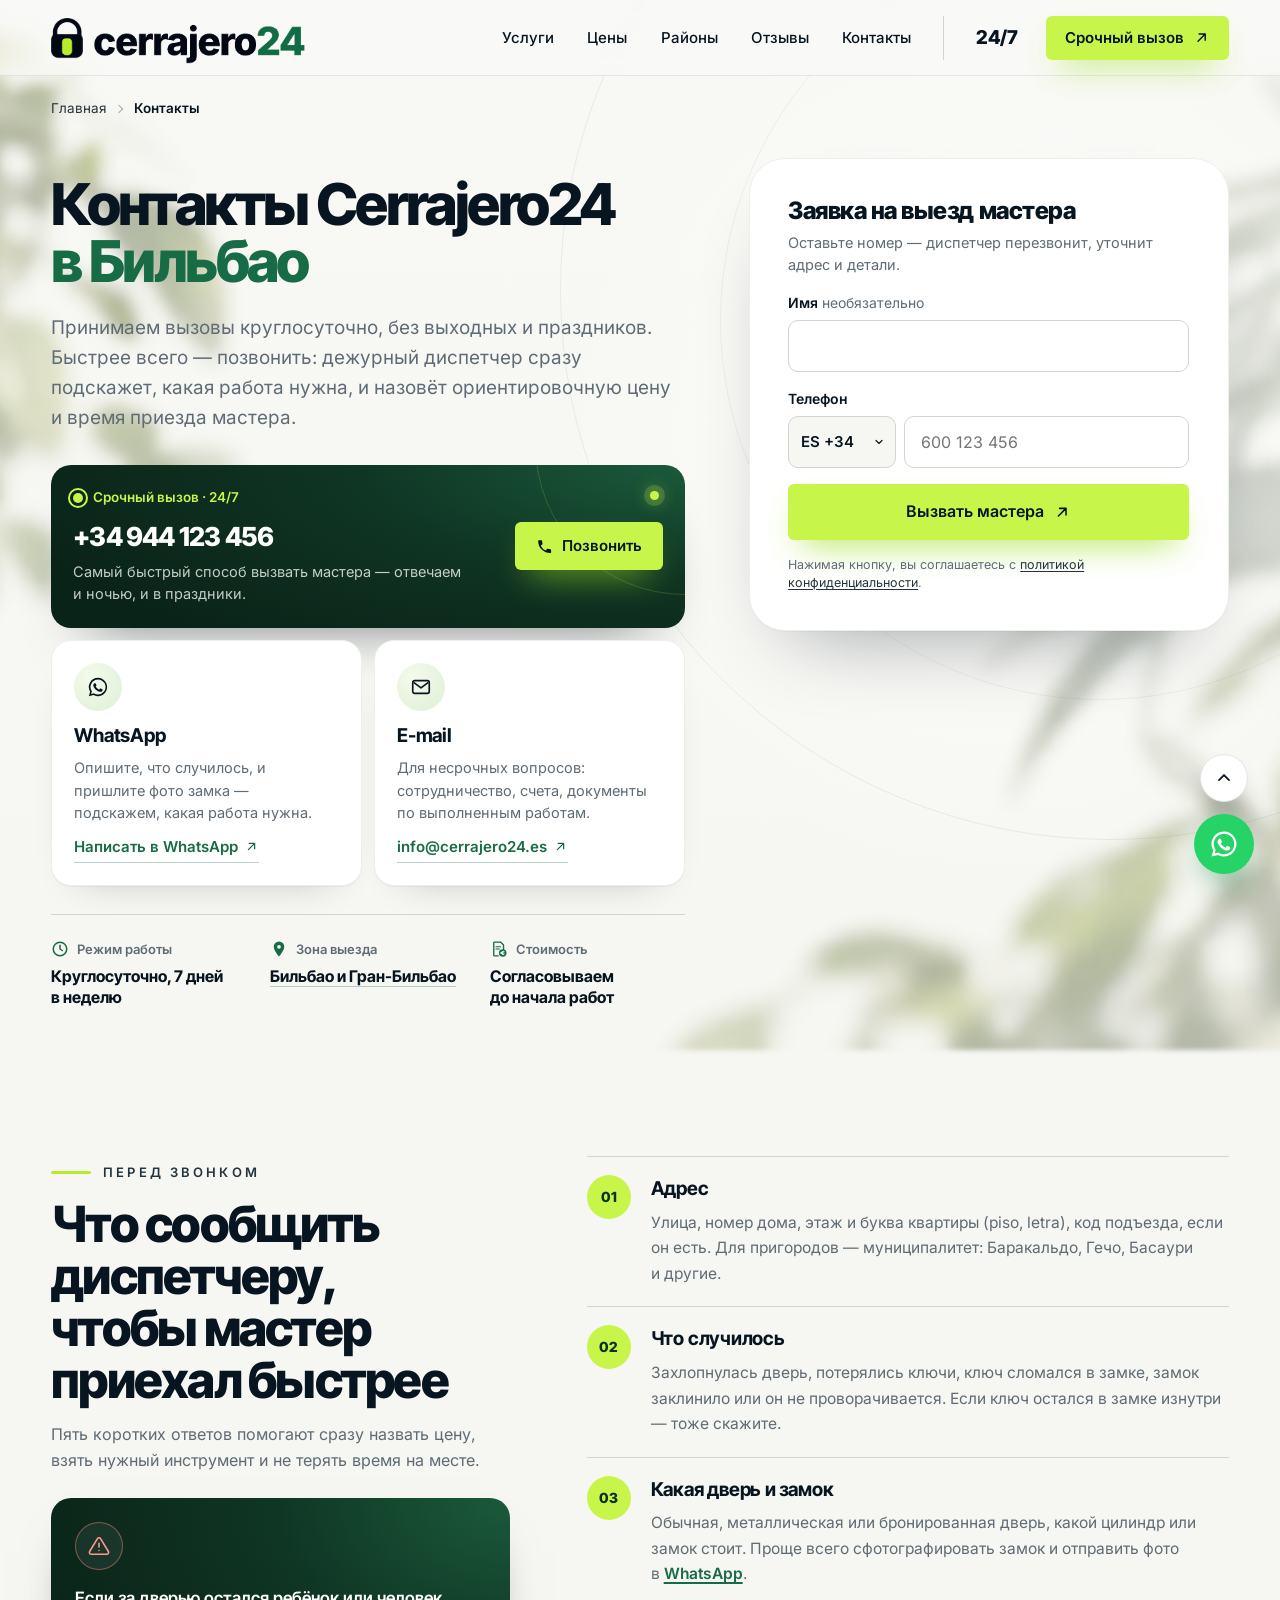
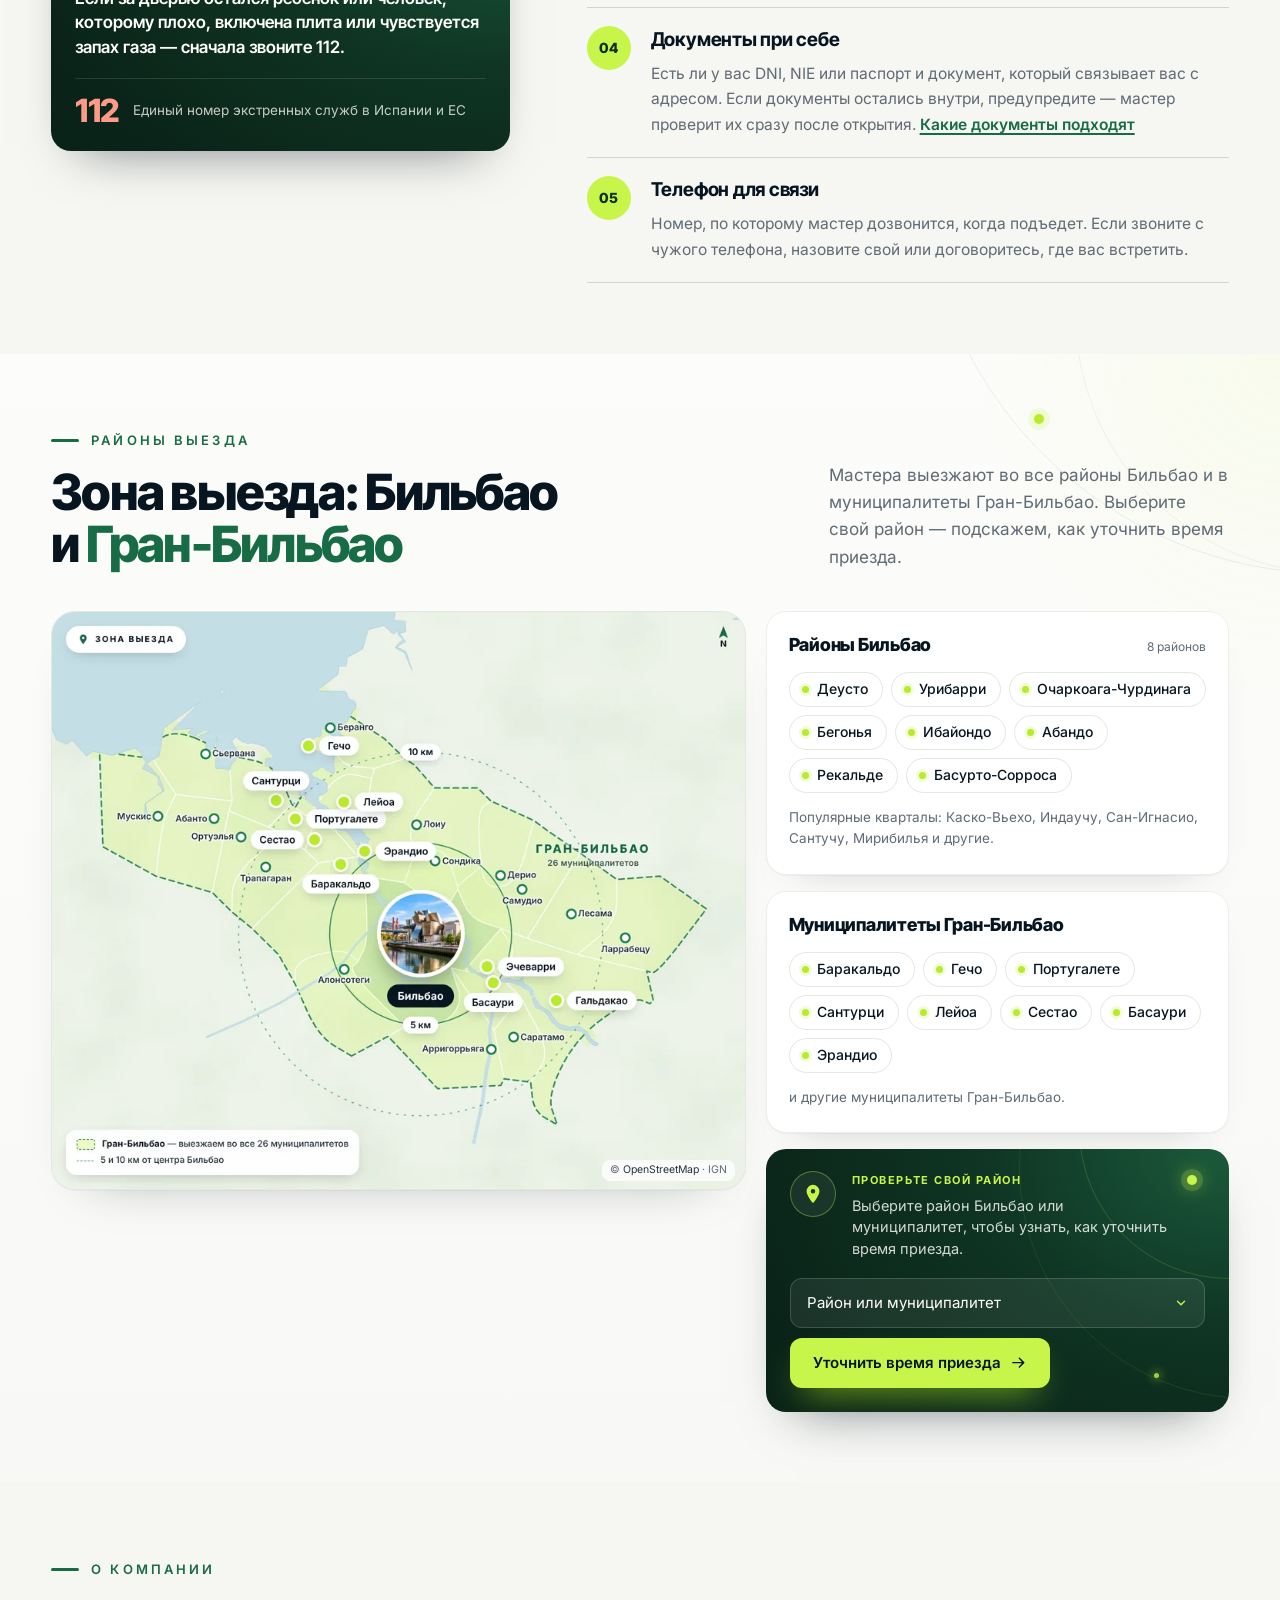
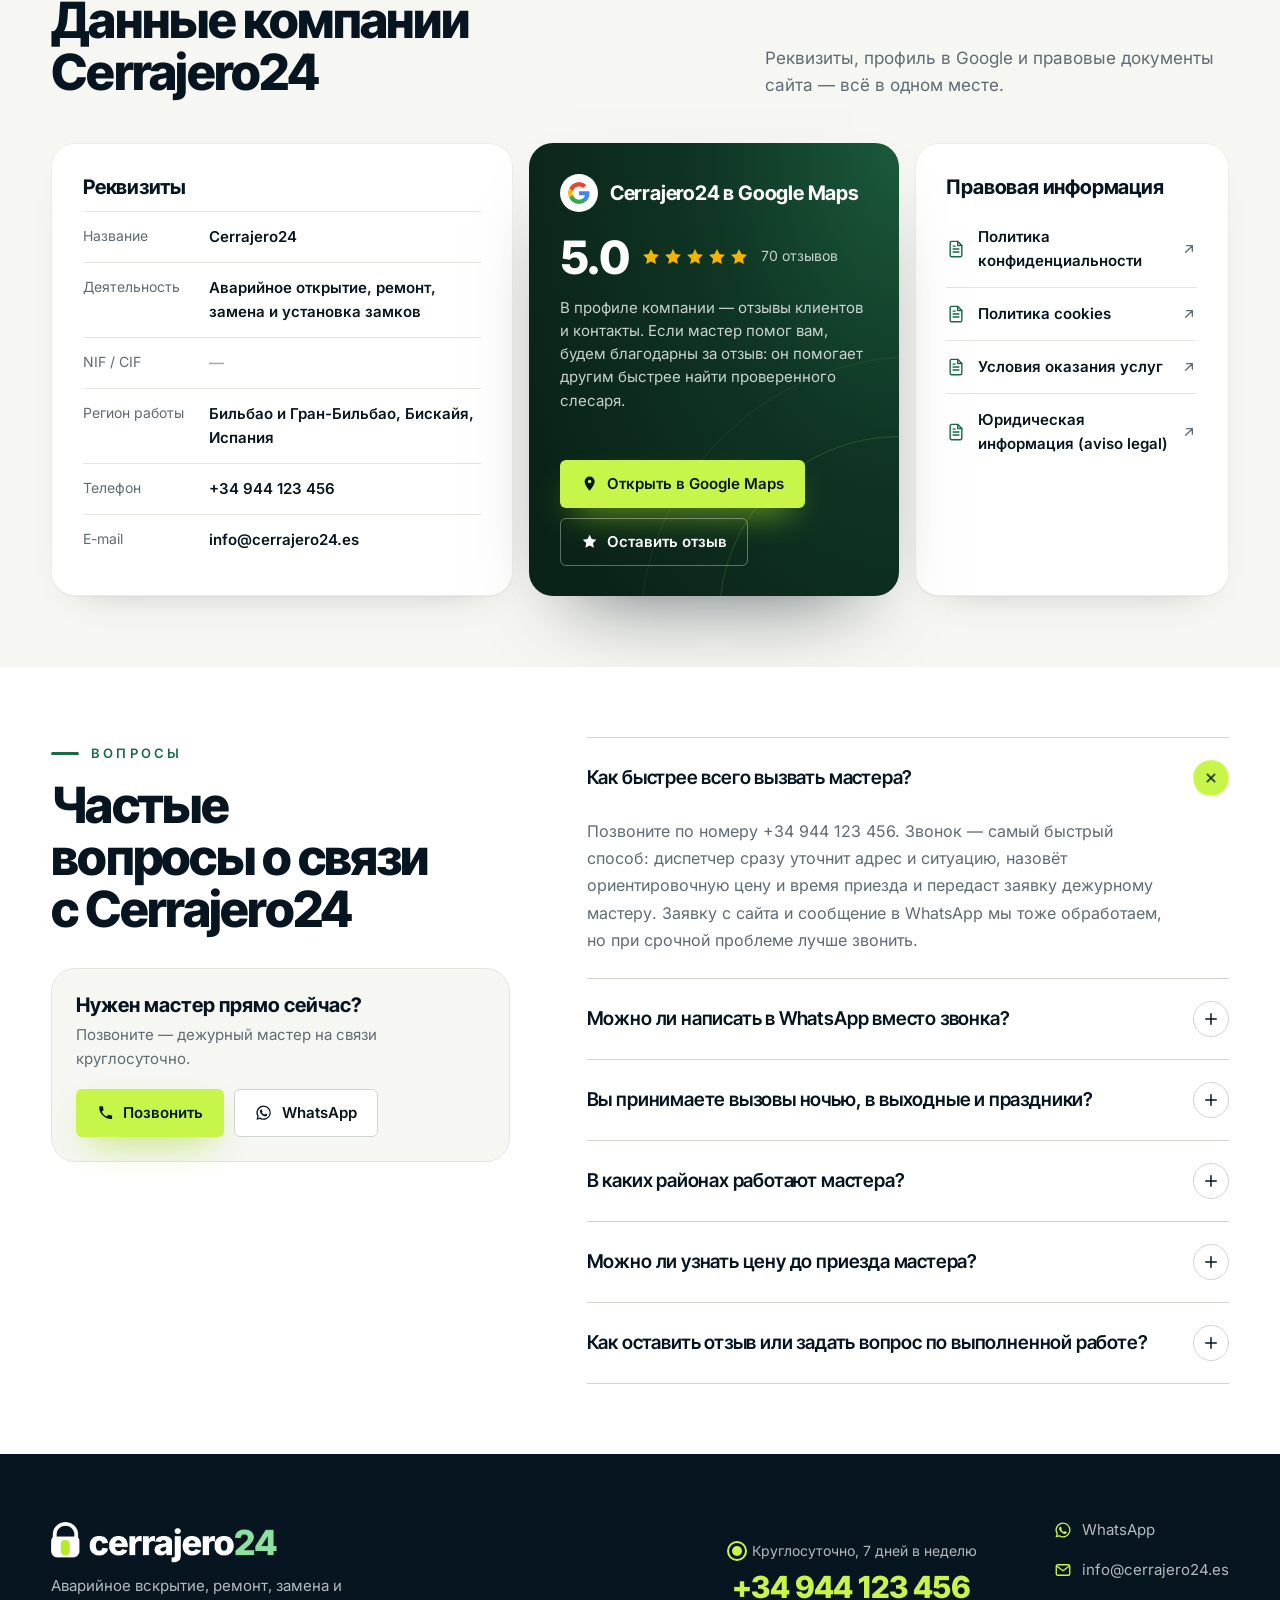
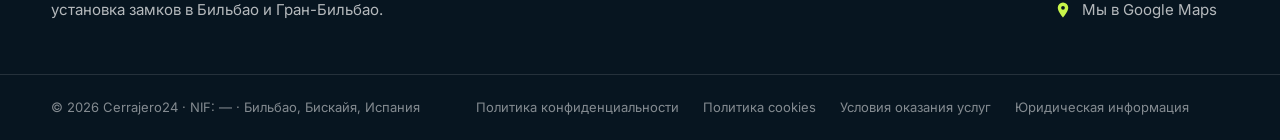
==== commit 0a423397: "Карта зоны выезда — статичная картинка с Гран-Бильбао вместо Leaflet - Новая карта img/map-gran-bilb" ====
--- a/contacto/index.html
+++ b/contacto/index.html
@@ -460,7 +460,6 @@
   <!-- ============ 03. ЗОНА ВЫЕЗДА ============ -->
   <section class="section geo" id="areas" aria-labelledby="areas-title">
     <div class="geo__deco" aria-hidden="true"><i class="geo__ring geo__ring--a"></i><i class="geo__ring geo__ring--b"></i><i class="geo__spark"></i></div>
-    <svg class="geo__filters" width="0" height="0" aria-hidden="true" focusable="false"><filter id="map-tint" color-interpolation-filters="sRGB"><feColorMatrix type="matrix" values="0.7271 0.1586 -0.1202 0.0000 0.2188 0.4958 0.2607 -0.0382 0.0000 0.2940 0.4556 -0.0521 0.2670 0.0000 0.3278 0 0 0 1 0"/></filter></svg>
     <div class="container">
       <header class="sec-head geo__head">
         <div class="sec-head__main">
@@ -471,13 +470,13 @@
       </header>
 
       <div class="areas">
-        <div class="areas__map">
-          <div class="areas__canvas" data-map role="region" aria-label="Карта зоны выезда в Бильбао и Гран-Бильбао">
-            <p class="areas__map-placeholder">Карта зоны выезда загружается…</p>
-          </div>
-          <p class="map-chip"><svg aria-hidden="true"><use href="#i-pin"/></svg>Зона выезда</p>
-          <span class="map-north" aria-hidden="true"><svg viewBox="0 0 12 16"><path d="M6 0 12 16 6 12.2 0 16z"/></svg>N</span>
-        </div>
+        <figure class="areas__map">
+          <picture>
+            <source media="(max-width: 760px)" srcset="../img/map-gran-bilbao-m.webp">
+            <img class="areas__img" src="../img/map-gran-bilbao-900.webp" srcset="../img/map-gran-bilbao-900.webp 900w, ../img/map-gran-bilbao.webp 1800w" sizes="(max-width: 1240px) 100vw, 60vw" width="1800" height="1500" loading="lazy" alt="Карта зоны выезда Cerrajero24: Бильбао и 26 муниципалитетов Гран-Бильбао — Гечо, Сантурци, Португалете, Сестао, Баракальдо, Лейоа, Эрандио, Басаури, Гальдакао и другие">
+          </picture>
+          <figcaption class="areas__credit">© <a href="https://www.openstreetmap.org/copyright" target="_blank" rel="noopener">OpenStreetMap</a> · IGN</figcaption>
+        </figure>
 
         <!-- Районы без ссылок: районные страницы добавлять только когда появятся качественные посадочные -->
         <div class="areas__side">
--- a/css/style.css
+++ b/css/style.css
@@ -775,7 +775,7 @@
   gap: 16px;
 }
 .why-card--a { grid-column: span 6; }
-.why-stat { grid-column: span 7; }
+.why-card--f { grid-column: span 7; }
 .why-card--b { grid-column: span 5; }
 .why-card--c { grid-column: span 6; }
 .why-card--d { grid-column: span 6; }
@@ -813,25 +813,6 @@
 .why-card__ic svg { width: 32px; height: 32px; }
 .why-card__title { font: 800 20px/1.2 var(--ff-display); letter-spacing: -.02em; color: var(--ink); }
 .why-card__text { margin: 6px 0 0; font-size: 14.5px; line-height: 1.5; color: var(--muted); max-width: 32ch; }
-
-/* карточка-цифра: опыт мастера */
-.why-stat {
-  position: relative; overflow: hidden; isolation: isolate;
-  display: flex; flex-direction: column; justify-content: flex-end; align-items: flex-start;
-  padding: 24px 28px 26px; border-radius: 18px; color: #fff;
-  background: radial-gradient(110% 140% at 100% 0%, #1B5A3B 0%, #0F3524 48%, #0A2318 100%);
-  box-shadow: 0 24px 50px -34px rgba(7, 21, 32, .6);
-}
-.why-stat__deco { position: absolute; inset: 0; z-index: -1; pointer-events: none; }
-.why-stat__deco i { position: absolute; border-radius: 50%; border: 1px solid rgba(200, 245, 74, .16); }
-.why-stat__deco i:nth-child(1) { width: 380px; height: 380px; right: -120px; top: -200px; }
-.why-stat__deco i:nth-child(2) { width: 600px; height: 600px; right: -260px; top: -330px; border-color: rgba(200, 245, 74, .08); }
-.why-stat__deco b { position: absolute; right: 44px; top: 40px; width: 10px; height: 10px; border-radius: 50%; background: var(--lime); box-shadow: 0 0 0 6px rgba(200, 245, 74, .18), 0 0 18px 4px rgba(200, 245, 74, .4); }
-.why-stat__num { display: flex; align-items: flex-end; gap: 12px; margin-bottom: auto; padding-bottom: 18px; }
-.why-stat__num b { font: 800 clamp(84px, 3rem + 4vw, 132px)/.8 var(--ff-display); letter-spacing: -.06em; color: var(--lime); }
-.why-stat__num span { padding-bottom: 4px; font: 700 15px/1.2 var(--ff-display); letter-spacing: .02em; text-transform: uppercase; color: rgba(255, 255, 255, .78); }
-.why-stat .why-card__title { color: #fff; }
-.why-stat .why-card__text { color: rgba(255, 255, 255, .78); max-width: 46ch; }
 
 /* фото-карточки */
 .why-photo {
@@ -1243,88 +1224,21 @@
 
 .areas { display: grid; grid-template-columns: minmax(0, 3fr) minmax(0, 2fr); gap: 20px; align-items: stretch; }
 
-/* Карта */
+/* Карта — статичная картинка (img/map-gran-bilbao*.webp), пропорции 6:5, на телефоне 15:13 */
 .areas__map {
-  position: relative; isolation: isolate; min-height: 560px;
+  position: relative; margin: 0; aspect-ratio: 6 / 5; align-self: start;
   border-radius: 24px; overflow: hidden;
-  background: #F2F8F4; border: 1px solid #E3E8E0;
+  background: #EDF3E8; border: 1px solid #E3E8E0;
   box-shadow: 0 1px 0 rgba(7, 21, 32, .03), 0 24px 50px -40px rgba(7, 21, 32, .4);
 }
-.areas__canvas { position: absolute; inset: 0; }
-.areas__map-placeholder { position: absolute; inset: 0; display: grid; place-items: center; color: var(--muted); font-size: 14px; }
-.areas__map .leaflet-container { width: 100%; height: 100%; background: #F2F8F4; font: inherit; } /* фон = цвет суши после тонировки */
-/* тонируем каждый тайл, а не всю панель: так края тайлов не осветляются (зум целый — см. zoomSnap в main.js) */
-.areas__map .leaflet-tile { filter: url(#map-tint); }
-.areas__map .leaflet-control-attribution { padding: 2px 8px; border-radius: 8px 0 0 0; background: rgba(255, 255, 255, .75); font-size: 10.5px; color: var(--muted); }
-.areas__map .leaflet-control-attribution a { color: var(--ink-2); }
-.areas__map .leaflet-bar { border: 1px solid #E3E8E0; border-radius: 12px; overflow: hidden; box-shadow: 0 10px 24px -16px rgba(7, 21, 32, .45); }
-.areas__map .leaflet-bar a { width: 34px; height: 34px; line-height: 32px; color: var(--ink); border-color: #ECEFEA; }
-.areas__map .leaflet-bar a:hover { background: #F6FBEE; }
-.areas__map .leaflet-left .leaflet-control { margin-left: 16px; }
-.areas__map .leaflet-bottom .leaflet-control-zoom { margin-bottom: 16px; }
-
-.map-chip {
-  position: absolute; z-index: 1000; top: 18px; left: 18px;
-  display: inline-flex; align-items: center; gap: 8px; padding: 9px 14px 9px 11px; border-radius: 999px;
-  background: var(--white); box-shadow: 0 10px 24px -16px rgba(7, 21, 32, .45);
-  font: 700 11px/1 var(--ff-body); letter-spacing: .12em; text-transform: uppercase; color: var(--ink);
-  pointer-events: none;
-}
-.map-chip svg { width: 15px; height: 15px; color: var(--green); }
-.map-north {
-  position: absolute; z-index: 1000; top: 18px; right: 22px;
-  display: flex; flex-direction: column; align-items: center; gap: 3px;
-  font: 800 11px/1 var(--ff-display); color: var(--ink); pointer-events: none;
-}
-.map-north svg { width: 12px; height: 16px; fill: var(--green); }
-
-/* Метки на карте (divIcon) */
-.map-ring span {
-  display: grid; place-items: center; height: 22px; padding: 0 9px; border-radius: 999px;
-  background: var(--white); border: 1px solid #E3E8E0;
-  font: 700 11px/1 var(--ff-body); color: var(--ink); white-space: nowrap;
-}
-.map-hub { transition: opacity .3s; }
-.is-zoomed .map-hub { opacity: 0; }
-.map-hub__img {
-  position: absolute; inset: 0; border-radius: 50%; overflow: hidden;
-  border: 4px solid #fff; box-shadow: 0 0 0 6px rgba(200, 245, 74, .22), 0 18px 34px -14px rgba(7, 21, 32, .55);
-}
-.map-hub__img img { width: 100%; height: 100%; object-fit: cover; }
-.map-hub__label {
-  position: absolute; left: 50%; top: calc(100% - 6px); transform: translateX(-50%);
-  padding: 7px 13px; border-radius: 999px; background: var(--ink); color: #fff;
-  font: 700 12.5px/1 var(--ff-body); white-space: nowrap;
-}
-.map-pt { cursor: pointer; }
-.map-pt__dot {
-  position: absolute; inset: 0; border-radius: 50%;
-  background: var(--lime-2); border: 2.5px solid #fff;
-  box-shadow: 0 0 0 4px rgba(184, 236, 42, .28), 0 4px 10px -3px rgba(7, 21, 32, .4);
-  transition: transform .2s var(--ease), background-color .2s;
-}
-.map-pt__tag {
-  position: absolute; padding: 6px 10px; border-radius: 999px;
-  background: var(--white); box-shadow: 0 8px 18px -10px rgba(7, 21, 32, .5);
-  font: 600 12px/1 var(--ff-body); color: var(--ink); white-space: nowrap;
-  transition: background-color .2s, color .2s;
-}
-.map-pt__tag--r { left: calc(100% + 7px); top: 50%; transform: translateY(-50%); }
-.map-pt__tag--l { right: calc(100% + 7px); top: 50%; transform: translateY(-50%); }
-.map-pt__tag--t { bottom: calc(100% + 7px); left: 50%; transform: translateX(-50%); }
-.map-pt__tag--b { top: calc(100% + 7px); left: 50%; transform: translateX(-50%); }
-.map-pt:hover .map-pt__dot, .map-pt.is-hover .map-pt__dot, .map-pt.is-active .map-pt__dot { transform: scale(1.3); background: var(--green-2); }
-.map-pt.is-hover .map-pt__tag, .map-pt.is-active .map-pt__tag { background: var(--ink); color: #fff; }
-.map-pt:focus-visible { outline: none; }
-/* компактный режим (мелкий масштаб, ставит JS): подпись только у выбранной/наведённой точки */
-.is-compact .map-pt__tag { display: none; }
-.is-compact .map-pt.is-active .map-pt__tag, .is-compact .map-pt.is-hover .map-pt__tag, .is-compact .map-pt:hover .map-pt__tag { display: block; }
-.is-compact .map-hub__img { inset: 16px; border-width: 3px; }
-.is-compact .map-hub__label { top: calc(100% - 20px); padding: 6px 11px; font-size: 12px; }
-.map-pt:focus-visible .map-pt__tag { outline: 3px solid var(--green-2); outline-offset: 2px; }
+.areas__map picture { display: contents; }
+.areas__img { position: absolute; inset: 0; width: 100%; height: 100%; object-fit: cover; }
+.areas__credit { position: absolute; right: 10px; bottom: 8px; padding: 2px 8px; border-radius: 8px; background: rgba(255, 255, 255, .78); font-size: 10.5px; color: var(--muted); }
+.areas__credit a { color: var(--ink-2); }
 
 /* Правая колонка */
 .areas__side { display: flex; flex-direction: column; gap: 16px; }
+.areas__side .checker { margin-top: auto; } /* если карта выше колонки — проверка района прижимается к низу */
 .area-card {
   padding: 22px 22px 24px; border-radius: 20px;
   background: var(--white); border: 1px solid #ECEFEA;
@@ -1389,7 +1303,8 @@
 
 /* ---------- Полезно знать (блок 16, SEO-текст) ---------- */
 /* ---------- SEO-текст: сплошной текст + «Показать больше» ---------- */
-.longread { display: grid; grid-template-columns: minmax(0, 5fr) minmax(0, 7fr); gap: 24px clamp(40px, 6vw, 96px); align-items: start; scroll-margin-top: calc(var(--header-h) + 16px); }
+.longread { scroll-margin-top: calc(var(--header-h) + 16px); }
+.longread__head { max-width: 1080px; margin-bottom: clamp(24px, 3vw, 36px); }
 .longread__head .kicker { color: var(--green); }
 .longread__title { text-wrap: balance; }
 .longread__title .accent { color: var(--green); }
@@ -1461,9 +1376,12 @@
   color: #fff;
 }
 .final__orbit { position: absolute; width: 1100px; max-width: none; right: -260px; top: -200px; opacity: .22; pointer-events: none; }
-.final__inner { position: relative; display: grid; grid-template-columns: minmax(0, 6fr) minmax(0, 5fr); gap: 48px clamp(40px, 5vw, 80px); align-items: center; }
+.final__inner { position: relative; display: grid; grid-template-columns: minmax(0, 1fr) minmax(340px, 460px); gap: 40px clamp(40px, 6vw, 112px); align-items: center; }
 .final__content .h2 { margin-bottom: 20px; }
-.final__lead { font-size: 18px; color: rgba(255, 255, 255, .78); max-width: 52ch; }
+.final__lead { font-size: 18px; color: rgba(255, 255, 255, .78); max-width: 64ch; }
+.final__contact { display: flex; flex-wrap: wrap; align-items: center; gap: 16px 28px; margin-top: 30px; }
+.final__contact .final__phone { margin-top: 0; }
+.final__contact .final__hours { margin: 0; }
 .final__phone {
   display: inline-flex; align-items: center; gap: 14px; margin-top: 36px;
   font: 800 clamp(32px, 1.4rem + 2vw, 52px)/1 var(--ff-display); letter-spacing: -.035em; color: var(--lime);
@@ -1476,10 +1394,9 @@
   .pulse::after { content: ""; position: absolute; inset: -5px; border-radius: 50%; border: 2px solid var(--lime); animation: pulse 2s ease-out infinite; }
 }
 @keyframes pulse { from { transform: scale(.6); opacity: .9; } to { transform: scale(1.8); opacity: 0; } }
-.final__guarantees { display: grid; gap: 10px; margin-top: 32px; padding-top: 28px; border-top: 1px solid rgba(255, 255, 255, .14); }
+ul.final__guarantees { display: flex; flex-wrap: wrap; gap: 12px 32px; margin-top: 28px; padding-top: 24px; border-top: 1px solid rgba(255, 255, 255, .14); }
 .final__guarantees li { display: flex; align-items: center; gap: 12px; color: rgba(255, 255, 255, .9); }
 .final__guarantees svg { width: 24px; height: 24px; padding: 5px; border-radius: 50%; background: rgba(200, 245, 74, .16); color: var(--lime); flex: none; }
-.final__master { display: none; }
 
 /* Forms */
 .form-card {
@@ -1638,19 +1555,6 @@
 /* =========================================================
    RESPONSIVE
    ========================================================= */
-@media (min-width: 1200px) {
-  .final__inner { grid-template-columns: minmax(0, 5fr) minmax(0, 3fr) minmax(0, 4.4fr); gap: 0 32px; align-items: end; }
-  .final__content { align-self: center; }
-  .final__master {
-    display: block; align-self: end;
-    width: 125%; max-width: none; margin: 0 0 calc(var(--section-y) * -1) -18%;
-    -webkit-mask-image: linear-gradient(180deg, #000 70%, transparent 100%);
-    mask-image: linear-gradient(180deg, #000 70%, transparent 100%);
-    pointer-events: none;
-  }
-  .final .form-card { position: relative; z-index: 2; align-self: center; }
-}
-
 @media (max-width: 1320px) {
   .hero__prices + .divider-v { display: none; }
   .rating { flex-basis: 100%; justify-content: center; }
@@ -1659,7 +1563,6 @@
 /* Гео-блок: ниже 1240px карта в две колонки уже не помещается с подписями на зуме 12 */
 @media (max-width: 1240px) {
   .areas { grid-template-columns: minmax(0, 1fr); }
-  .areas__map { min-height: 580px; } /* влезает зум 12 с подписями */
   .areas__side { display: grid; grid-template-columns: repeat(2, minmax(0, 1fr)); }
   .areas__side .checker { grid-column: 1 / -1; }
 }
@@ -1672,7 +1575,6 @@
 }
 
 @media (max-width: 1024px) {
-  .longread { grid-template-columns: minmax(0, 1fr); }
   :root { --header-h: 68px; }
   .nav, .header__actions { display: none; }
   .burger { display: block; }
@@ -1787,8 +1689,6 @@
 
 
   .why-grid { grid-template-columns: minmax(0, 1fr); grid-auto-rows: auto; gap: 12px; }
-  .why-stat { padding: 22px 20px; }
-  .why-stat__num { padding-bottom: 28px; }
   .why-card { padding: 20px; }
   .why-card:hover { transform: none; }
   .why-card__ic { width: 56px; height: 56px; margin-bottom: 16px; }
@@ -1883,22 +1783,22 @@
   .about__chip { bottom: 8%; }
 
 
-  .areas__map { min-height: 400px; border-radius: 20px; }
+  .areas__map { aspect-ratio: 15 / 13; border-radius: 20px; }
+  .areas__credit { top: 10px; bottom: auto; right: 30px; font-size: 9.5px; } /* внизу на телефоне — легенда */
   .areas__side { grid-template-columns: minmax(0, 1fr); }
   .area-card, .checker { padding: 18px 18px 20px; }
   .area-card__head { flex-direction: column; gap: 4px; margin-bottom: 14px; }
   .pill { padding: 7px 12px 7px 10px; font-size: 13.5px; }
   .checker__top { padding-right: 0; }
   .checker .checker__select, .checker__btn { flex-basis: 100%; }
-  .map-chip { top: 12px; left: 12px; }
-  .map-north { top: 12px; right: 14px; }
 
   .qa summary { padding: 18px 0; gap: 16px; }
   .qa summary svg { width: 32px; height: 32px; }
   .qa__body { padding-right: 0; }
 
 
-  .final__phone { margin-top: 28px; }
+  .final__contact { margin-top: 26px; gap: 14px; }
+  .final__guarantees { flex-direction: column; gap: 10px; }
   .final .btn--outline-light { width: 100%; }
   .form-card { border-radius: var(--r-lg); }
 
--- a/css/service.css
+++ b/css/service.css
@@ -43,6 +43,7 @@
 }
 .sh__title .accent { display: block; color: var(--green); }
 .sh__lead { margin-top: 22px; max-width: 60ch; font-size: clamp(16.5px, 1rem + .22vw, 19px); line-height: 1.6; color: var(--muted); }
+
 
 .sh__perks { display: flex; flex-wrap: wrap; gap: 10px 24px; margin-top: 22px; }
 .sh__perks li { display: inline-flex; align-items: center; gap: 10px; font-size: 15px; font-weight: 600; color: var(--ink); }
@@ -110,7 +111,6 @@
 .sit__ring { position: absolute; border-radius: 50%; border: 1px solid rgba(23, 107, 69, .08); }
 .sit__ring--a { width: 820px; height: 820px; left: 60%; top: -520px; }
 .sit__ring--b { width: 520px; height: 520px; left: -12%; bottom: -380px; border-color: rgba(7, 21, 32, .05); }
-.sit__spark { position: absolute; left: calc(60% + 92px); top: 168px; width: 10px; height: 10px; border-radius: 50%; background: var(--lime-2); box-shadow: 0 0 0 6px rgba(200, 245, 74, .2); }
 .sit .container { position: relative; }
 
 .sit-grid { display: grid; grid-template-columns: repeat(3, minmax(0, 1fr)); gap: 16px; }
@@ -159,23 +159,92 @@
 .sp-notes dd { font-size: 14.5px; line-height: 1.55; color: var(--muted); }
 .sp__cta { width: 100%; }
 
-/* ---------- 05. От чего зависит цена ---------- */
-.section.factors-sec { padding-top: 0; }
-.factors-sec__title { max-width: 26ch; margin-bottom: 26px; font-size: clamp(24px, 1rem + 1.3vw, 36px); }
-.factors { display: grid; grid-template-columns: repeat(4, minmax(0, 1fr)); border-block: 1px solid var(--line-2); }
-.factor { padding: 24px 24px 26px 0; }
-.factor + .factor { padding-left: 24px; border-left: 1px solid var(--line); }
-.factor__ic {
-  display: grid; place-items: center; width: 44px; height: 44px; margin-bottom: 16px; border-radius: 50%;
+/* ---------- 02a. Преимущества и заявка под баннером ---------- */
+.sh--with-bar { padding-bottom: clamp(110px, 10vw, 170px); }
+.sh--with-bar .sh__grid { margin-top: clamp(28px, 3.6vw, 56px); }
+.quick { position: relative; z-index: 2; margin-top: calc(clamp(28px, 2.6vw, 40px) * -1); background: linear-gradient(180deg, transparent 50%, #FCFCFA 50%); }
+.quick__card {
+  position: relative; isolation: isolate; overflow: hidden;
+  display: grid; grid-template-columns: minmax(0, 4fr) minmax(0, 7fr); gap: 28px clamp(32px, 4vw, 64px); align-items: center;
+  padding: clamp(22px, 2.6vw, 36px) clamp(22px, 3vw, 44px); border-radius: 24px; color: #fff;
+  background: radial-gradient(110% 160% at 100% 0%, #1B5A3B 0%, #0F3524 48%, #0A2318 100%);
+  box-shadow: 0 40px 80px -48px rgba(7, 21, 32, .75);
+}
+.quick__deco { position: absolute; inset: 0; z-index: -1; pointer-events: none; }
+.quick__deco i { position: absolute; border-radius: 50%; border: 1px solid rgba(200, 245, 74, .14); }
+.quick__deco i:nth-child(1) { width: 520px; height: 520px; right: -200px; top: -330px; }
+.quick__deco i:nth-child(2) { width: 820px; height: 820px; right: -380px; top: -500px; border-color: rgba(200, 245, 74, .07); }
+.quick__deco b { position: absolute; right: 26px; top: 24px; width: 9px; height: 9px; border-radius: 50%; background: var(--lime); box-shadow: 0 0 0 6px rgba(200, 245, 74, .16); }
+.quick__perks { display: grid; gap: 16px; }
+.quick__perks li { display: flex; align-items: center; gap: 14px; }
+.quick__ic {
+  display: grid; place-items: center; width: 46px; height: 46px; flex: none; border-radius: 50%;
+  background: rgba(255, 255, 255, .06); border: 1px solid rgba(200, 245, 74, .35); color: var(--lime);
+}
+.quick__ic svg { width: 22px; height: 22px; }
+.quick__txt { display: grid; gap: 2px; font-size: 14px; line-height: 1.4; color: rgba(255, 255, 255, .7); }
+.quick__txt b { font: 700 16.5px/1.25 var(--ff-display); letter-spacing: -.01em; color: #fff; }
+.quick .sh-form {
+  margin: 0; padding: 0 0 0 clamp(28px, 3.4vw, 56px); border: 0; border-left: 1px solid rgba(255, 255, 255, .12); border-radius: 0;
+  background: none; box-shadow: none; -webkit-backdrop-filter: none; backdrop-filter: none;
+}
+.quick .sh-form__title { font: 700 clamp(19px, 1rem + .4vw, 23px)/1.25 var(--ff-display); letter-spacing: -.015em; color: #fff; }
+.quick .sh-form__note { color: rgba(255, 255, 255, .6); }
+.quick .sh-form__note a { color: rgba(255, 255, 255, .85); }
+.quick .field__error { color: #FFB4A8; }
+
+/* ---------- 05. Как рассчитывается стоимость — «формула» ---------- */
+.calc-sec {
+  overflow: hidden; overflow: clip;
+  background:
+    radial-gradient(40% 60% at 0% 100%, rgba(200, 245, 74, .08) 0%, rgba(200, 245, 74, 0) 70%),
+    linear-gradient(180deg, #FFFFFF 0%, #F9FAF7 100%);
+}
+.calc-sec__deco { position: absolute; inset: 0; pointer-events: none; }
+.calc-sec__deco i { position: absolute; border-radius: 50%; border: 1px solid rgba(23, 107, 69, .08); }
+.calc-sec__deco i:nth-child(1) { width: 760px; height: 760px; left: 66%; top: -520px; }
+.calc-sec__deco i:nth-child(2) { width: 480px; height: 480px; left: -10%; bottom: -330px; border-color: rgba(7, 21, 32, .05); }
+.calc-sec__deco b { position: absolute; left: calc(66% + 70px); top: 150px; width: 10px; height: 10px; border-radius: 50%; background: var(--lime-2); box-shadow: 0 0 0 6px rgba(200, 245, 74, .2); }
+.calc-sec .container { position: relative; }
+
+.calc { --op: 34px; --gap: 40px; display: grid; grid-template-columns: repeat(4, minmax(0, 1fr)) minmax(0, 1.3fr); gap: 16px var(--gap); }
+.calc-item {
+  position: relative; display: flex; flex-direction: column; align-items: flex-start;
+  padding: 22px 22px 24px; border-radius: 20px; background: var(--white); border: 1px solid #E8ECE5;
+  box-shadow: 0 1px 0 rgba(7, 21, 32, .03), 0 22px 44px -34px rgba(7, 21, 32, .4);
+}
+/* знаки «+» и «=» между карточками */
+.calc-item + .calc-item::before {
+  content: "+"; position: absolute; left: calc(var(--gap) / -2); top: 50%; z-index: 1;
+  display: grid; place-items: center; width: var(--op); height: var(--op); border-radius: 50%;
+  background: var(--lime); color: var(--forest); font: 800 20px/1 var(--ff-display);
+  box-shadow: 0 0 0 6px #FBFCFA, 0 10px 20px -10px rgba(140, 200, 20, .9);
+  transform: translate(-50%, -50%);
+}
+.calc-item--total::before { content: "="; }
+.calc-item__num { position: absolute; top: 20px; right: 22px; font: 800 13px/1 var(--ff-display); letter-spacing: .08em; color: #A9B3AC; }
+.calc-item__ic {
+  display: grid; place-items: center; width: 56px; height: 56px; margin-bottom: 18px; border-radius: 50%;
   background: radial-gradient(circle at 35% 30%, #F4FBEA 0%, #DDEFD6 100%); color: var(--ink);
 }
-.factor__ic svg { width: 22px; height: 22px; }
-.factor__title { margin-bottom: 6px; font: 700 17px/1.3 var(--ff-display); letter-spacing: -.01em; color: var(--ink); }
-.factor__text { font-size: 14.5px; line-height: 1.55; color: var(--muted); }
-.factors-sec__note { display: flex; align-items: flex-start; gap: 12px; margin-top: 20px; font-size: 14.5px; line-height: 1.5; color: var(--muted); max-width: 80ch; }
-.factors-sec__note svg { width: 22px; height: 22px; padding: 4px; flex: none; border-radius: 50%; background: #3FAE5A; color: #fff; }
-
-/* ---------- 06. Оценка по фото ---------- */
+.calc-item__ic svg { width: 28px; height: 28px; }
+.calc-item__title { margin-bottom: 8px; font: 700 18px/1.25 var(--ff-display); letter-spacing: -.012em; color: var(--ink); }
+.calc-item__text { font-size: 14.5px; line-height: 1.55; color: var(--muted); }
+.calc-item--total {
+  isolation: isolate; overflow: visible; border: 0; color: #fff;
+  background: radial-gradient(110% 140% at 100% 0%, #1B5A3B 0%, #0F3524 48%, #0A2318 100%);
+  box-shadow: 0 30px 60px -36px rgba(7, 21, 32, .7);
+}
+.calc-item__deco { position: absolute; inset: 0; z-index: -1; overflow: hidden; border-radius: inherit; pointer-events: none; }
+.calc-item__deco i { position: absolute; width: 300px; height: 300px; right: -150px; top: -170px; border-radius: 50%; border: 1px solid rgba(200, 245, 74, .2); }
+.calc-item__deco b { position: absolute; right: 30px; top: 30px; width: 9px; height: 9px; border-radius: 50%; background: var(--lime); box-shadow: 0 0 0 6px rgba(200, 245, 74, .16); }
+.calc-item--total .calc-item__ic { background: rgba(255, 255, 255, .06); border: 1px solid rgba(200, 245, 74, .4); color: var(--lime); }
+.calc-item--total .calc-item__title { color: #fff; }
+.calc-item--total .calc-item__text { color: rgba(255, 255, 255, .78); }
+.calc-sec__note { display: flex; align-items: flex-start; gap: 12px; margin-top: 24px; font-size: 14.5px; line-height: 1.5; color: var(--muted); max-width: 90ch; }
+.calc-sec__note svg { width: 22px; height: 22px; padding: 4px; flex: none; border-radius: 50%; background: #3FAE5A; color: #fff; }
+
+/* ---------- 06. Вызов мастера (CTA с формой) ---------- */
 .est-sec { background: linear-gradient(180deg, var(--paper) 0%, #FAFBF8 100%); }
 .est {
   position: relative; isolation: isolate; overflow: hidden;
@@ -190,39 +259,14 @@
 .est__deco i:nth-child(1) { width: 640px; height: 640px; left: -260px; bottom: -420px; }
 .est__deco i:nth-child(2) { width: 900px; height: 900px; right: -420px; top: -520px; border-color: rgba(200, 245, 74, .08); }
 .est__deco b { position: absolute; left: 34%; bottom: 44px; width: 9px; height: 9px; border-radius: 50%; background: var(--lime); box-shadow: 0 0 0 6px rgba(200, 245, 74, .18), 0 0 18px 4px rgba(200, 245, 74, .4); }
-.est__title { max-width: 18ch; margin-bottom: 18px; }
+.est__title { max-width: 20ch; margin-bottom: 18px; }
 .est__lead { max-width: 56ch; font-size: 17px; line-height: 1.6; color: rgba(255, 255, 255, .78); }
-.est__intro { display: grid; grid-template-columns: minmax(0, 1fr) minmax(0, 1.15fr); column-gap: 24px; align-items: center; }
-.est__intro > .kicker, .est__title, .est__lead { grid-column: 1 / -1; }
-.est__photo {
-  position: relative; margin: 30px 0 0; aspect-ratio: 1; border-radius: 22px; overflow: hidden;
-  background: linear-gradient(160deg, #E4EFDF 0%, #BFD6BB 100%);
-}
-.est__photo img { position: absolute; inset: 0; width: 100%; height: 100%; object-fit: cover; object-position: 60% 30%; }
-.est__tips { display: grid; gap: 14px; margin-top: 30px; }
-.est__tips li { display: flex; align-items: center; gap: 14px; font-size: 15px; line-height: 1.4; color: rgba(255, 255, 255, .88); }
-.est__tips svg { width: 40px; height: 40px; padding: 10px; flex: none; border-radius: 50%; background: rgba(255, 255, 255, .06); border: 1px solid rgba(200, 245, 74, .35); color: var(--lime); }
-
 .est__form {
   padding: clamp(22px, 2.4vw, 32px); border-radius: 22px;
   background: var(--white); color: var(--ink-2);
   box-shadow: 0 40px 80px -40px rgba(0, 0, 0, .55);
 }
-.choice { min-width: 0; margin: 0; padding: 0; border: 0; }
-.choice__legend { margin-bottom: 10px; padding: 0; font-size: 14px; font-weight: 600; color: var(--ink); }
-.choice__list { display: flex; flex-wrap: wrap; gap: 8px; }
-.choice__item { position: relative; cursor: pointer; }
-.choice__item input { position: absolute; opacity: 0; width: 1px; height: 1px; }
-.choice__item span {
-  display: inline-flex; align-items: center; padding: 10px 14px; border-radius: 999px;
-  border: 1px solid var(--line-2); background: var(--white);
-  font-size: 14px; font-weight: 600; color: var(--ink-2);
-  transition: background-color .2s, border-color .2s, color .2s;
-}
-.choice__item:hover span { border-color: var(--ink); }
-.choice__item input:checked + span { background: var(--ink); border-color: var(--ink); color: #fff; }
-.choice__item input:focus-visible + span { outline: 3px solid var(--green-2); outline-offset: 2px; }
-.est__file { min-height: 80px; padding: 16px; background: #FAFCF8; }
+.est__form { display: grid; gap: 16px; }
 .est__alt { display: flex; flex-wrap: wrap; gap: 10px 22px; padding-top: 14px; border-top: 1px solid var(--line); }
 .est__alt-link { display: inline-flex; align-items: center; gap: 8px; font-size: 14.5px; font-weight: 600; color: var(--ink); transition: color .2s; }
 .est__alt-link svg { width: 18px; height: 18px; color: var(--green); }
@@ -257,10 +301,15 @@
   margin-bottom: 30px; padding: 4px 0 4px 24px; border-left: 4px solid var(--lime-2);
   font: 600 clamp(18px, 1rem + .5vw, 22px)/1.45 var(--ff-display); letter-spacing: -.012em; color: var(--ink);
 }
-.nd-item { padding: 20px 0; border-top: 1px solid var(--line-2); }
-.nd-item__title { margin-bottom: 8px; font: 700 19px/1.3 var(--ff-display); letter-spacing: -.012em; color: var(--ink); }
+.nd-item { display: grid; grid-template-columns: 48px minmax(0, 1fr); column-gap: 18px; padding: 20px 0; border-top: 1px solid var(--line-2); }
+.nd-item > :not(.nd-item__ic) { grid-column: 2; }
+.nd-item__ic {
+  grid-row: 1 / span 2; display: grid; place-items: center; width: 48px; height: 48px; border-radius: 50%;
+  background: radial-gradient(circle at 35% 30%, #F4FBEA 0%, #DDEFD6 100%); color: var(--ink);
+}
+.nd-item__ic svg { width: 24px; height: 24px; }
+.nd-item__title { align-self: center; margin-bottom: 8px; font: 700 19px/1.3 var(--ff-display); letter-spacing: -.012em; color: var(--ink); }
 .nd-item p { max-width: 68ch; font-size: 15.5px; line-height: 1.65; color: var(--muted); }
-.nd__link { margin-top: 18px; }
 
 /* ---------- 09. Процесс — горизонтальная схема ---------- */
 .flow-steps--line .flow-step { position: relative; }
@@ -303,61 +352,7 @@
 .edge-item__title { margin: 2px 0 6px; font: 700 18px/1.3 var(--ff-display); letter-spacing: -.012em; color: var(--ink); }
 .edge-item__text { font-size: 14.5px; line-height: 1.55; color: var(--muted); }
 
-/* ---------- 11. Примеры работ ---------- */
-.cases { display: grid; grid-template-columns: repeat(3, minmax(0, 1fr)); gap: 16px; }
-.case {
-  display: flex; flex-direction: column; overflow: hidden;
-  border: 1px solid #ECEFEA; border-radius: 20px; background: var(--white);
-  box-shadow: 0 1px 0 rgba(7, 21, 32, .03), 0 18px 40px -34px rgba(7, 21, 32, .35);
-}
-.case--wide { grid-column: span 2; flex-direction: row; }
-.case__photo {
-  position: relative; aspect-ratio: 16 / 10; display: grid; place-items: center;
-  background:
-    repeating-linear-gradient(135deg, rgba(23, 107, 69, .04) 0 14px, rgba(23, 107, 69, 0) 14px 28px),
-    linear-gradient(160deg, #EEF5EA 0%, #DDEAD8 100%);
-}
-.case--wide .case__photo { flex: 0 0 54%; aspect-ratio: auto; min-height: 300px; }
-.case__ph { display: flex; flex-direction: column; align-items: center; gap: 8px; font-size: 13px; font-weight: 600; color: #8DA394; }
-.case__ph svg { width: 34px; height: 34px; }
-.case__body { display: flex; flex-direction: column; flex: 1; padding: 20px 22px 22px; }
-.case--wide .case__body { padding: 28px; }
-.case__title { font: 700 18px/1.3 var(--ff-display); letter-spacing: -.012em; color: var(--ink); }
-.case--wide .case__title { font-size: 22px; }
-.case__meta { display: grid; grid-template-columns: repeat(2, minmax(0, 1fr)); gap: 10px 16px; margin: 14px 0 18px; }
-.case__meta dt { font-size: 12.5px; color: var(--muted); }
-.case__meta dd { font-size: 14px; font-weight: 600; color: var(--ink); }
-.case__more { display: inline-flex; align-items: center; gap: 6px; margin-top: auto; font-size: 14.5px; font-weight: 700; color: var(--green); transition: color .2s; }
-.case__more svg { width: 15px; height: 15px; transition: transform .2s var(--ease); }
-.case__more:hover { color: var(--forest); }
-.case__more:hover svg { transform: translate(2px, -2px); }
-
-/* ---------- 13. Ночью и в праздники ---------- */
-.night {
-  position: relative; isolation: isolate; overflow: hidden;
-  display: grid; grid-template-columns: minmax(0, 1fr) minmax(0, 1fr); gap: 32px clamp(32px, 5vw, 80px); align-items: center;
-  padding: clamp(28px, 4vw, 56px); border-radius: 28px; color: #fff; background: #07141B;
-}
-.night__bg { position: absolute; inset: 0; z-index: -2; width: 100%; height: 100%; object-fit: cover; object-position: center 40%; }
-.night::before {
-  content: ""; position: absolute; inset: 0; z-index: -1;
-  background: linear-gradient(90deg, rgba(5, 14, 20, .92) 0%, rgba(5, 14, 20, .66) 42%, rgba(5, 14, 20, .25) 100%);
-}
-.night__title { max-width: 16ch; margin-bottom: 18px; font-size: clamp(28px, 1rem + 1.8vw, 44px); }
-.night__lead { max-width: 52ch; font-size: 16.5px; line-height: 1.6; color: rgba(255, 255, 255, .78); }
-.night__btn { margin-top: 26px; }
-.night__info { padding: clamp(20px, 2.4vw, 28px); border-radius: 20px; background: rgba(255, 255, 255, .06); border: 1px solid rgba(255, 255, 255, .12); -webkit-backdrop-filter: blur(8px); backdrop-filter: blur(8px); }
-.night__list { margin: 0; }
-.night__list > div { padding: 12px 0; }
-.night__list > div + div { border-top: 1px solid rgba(255, 255, 255, .12); }
-.night__list dt { margin-bottom: 3px; font: 700 15.5px/1.3 var(--ff-display); color: #fff; }
-.night__list dd { font-size: 14.5px; line-height: 1.5; color: rgba(255, 255, 255, .74); }
-.night__sos {
-  display: flex; align-items: center; gap: 14px; margin-top: 14px; padding: 14px 16px; border-radius: 14px;
-  background: rgba(255, 110, 90, .1); border: 1px solid rgba(255, 138, 120, .4);
-}
-.night__sos b { flex: none; font: 800 26px/1 var(--ff-display); letter-spacing: -.02em; color: #FF9A88; }
-.night__sos span { font-size: 14px; line-height: 1.45; color: rgba(255, 255, 255, .88); }
+
 
 /* ---------- 14. Документы ---------- */
 .docs { display: grid; grid-template-columns: minmax(0, 5fr) minmax(0, 7fr); gap: 40px clamp(40px, 6vw, 96px); align-items: start; }
@@ -384,10 +379,8 @@
 /* ---------- 16. SEO-текст: 5 блоков ---------- */
 
 /* ---------- 18. Другие услуги ---------- */
-.more-grid { display: grid; grid-template-columns: repeat(4, minmax(0, 1fr)); gap: 16px; }
-.more-grid .svc-card { min-height: 0; }
-.more-grid .svc-card__foot { justify-content: flex-end; }
-.more-grid .svc-card:hover::before { opacity: 1; }
+.more-sec { overflow: hidden; overflow: clip; }
+.more-sec .svc-nav { padding-bottom: 0; border-bottom: 0; }
 
 /* =========================================================
    RESPONSIVE
@@ -395,6 +388,12 @@
 @media (max-width: 1240px) {
   .sh-form__row { grid-template-columns: minmax(0, 1fr) minmax(0, 1fr); }
   .sh-form__btn { grid-column: 1 / -1; }
+  .calc { grid-template-columns: repeat(2, minmax(0, 1fr)); gap: 16px; }
+  .calc-item + .calc-item::before { display: none; }
+  .calc-item--total { grid-column: 1 / -1; }
+  .quick__card { grid-template-columns: minmax(0, 1fr); }
+  .quick__perks { grid-template-columns: repeat(3, minmax(0, 1fr)); }
+  .quick .sh-form { padding: 24px 0 0; border-left: 0; border-top: 1px solid rgba(255, 255, 255, .12); }
 }
 
 @media (max-width: 1100px) {
@@ -406,19 +405,13 @@
 
 @media (max-width: 1024px) {
   .sit-grid { grid-template-columns: repeat(2, minmax(0, 1fr)); }
-  .sp__grid, .est, .nd__grid, .edge, .night, .docs { grid-template-columns: minmax(0, 1fr); }
-  .factors { grid-template-columns: repeat(2, minmax(0, 1fr)); }
-  .factor:nth-child(3) { padding-left: 0; border-left: 0; }
-  .factor:nth-child(n+3) { border-top: 1px solid var(--line); }
+  .sp__grid, .est, .nd__grid, .edge, .docs { grid-template-columns: minmax(0, 1fr); }
   .types--3 { grid-template-columns: repeat(2, minmax(0, 1fr)); }
   .nd__visual, .docs__aside { position: relative; top: auto; }
   .nd__visual { aspect-ratio: 16 / 12; max-width: 640px; }
   .nd__photo { width: 70%; left: auto; right: 0; }
   .edge__media { max-width: 560px; }
-  .cases { grid-template-columns: repeat(2, minmax(0, 1fr)); }
-  .more-grid { grid-template-columns: repeat(2, minmax(0, 1fr)); }
   .flow-steps--line .flow-step::before, .flow-steps--line .flow-step::after { display: none; }
-  .sit__spark { display: none; }
 }
 
 @media (max-width: 760px) {
@@ -437,6 +430,19 @@
   .sh__rating .rating__text { font-size: 12.5px; }
   .sh-form { padding: 14px; }
   .sh-form__row { grid-template-columns: minmax(0, 1fr); }
+  .sh--with-bar { padding-bottom: 76px; }
+  .quick { margin-top: -24px; }
+  .quick__card { padding: 22px 18px; border-radius: 20px; }
+  .quick__perks { grid-template-columns: minmax(0, 1fr); gap: 12px; }
+  .quick__ic { width: 40px; height: 40px; }
+  .quick__ic svg { width: 20px; height: 20px; }
+  .quick .sh-form { padding-top: 20px; }
+  .calc { grid-template-columns: minmax(0, 1fr); gap: 34px; }
+  .calc-item { padding: 18px 18px 20px; }
+  .calc-item--total { grid-column: auto; }
+  .calc-item + .calc-item::before { display: grid; left: 50%; top: -17px; box-shadow: 0 0 0 5px #FBFCFA; }
+  .calc-item__ic { width: 48px; height: 48px; margin-bottom: 14px; }
+  .calc-item__ic svg { width: 24px; height: 24px; }
   .sh__visual { --D: min(66vw, 300px); }
   .sh__visual .stage__bubble--gug { width: calc(var(--D) * .34); left: calc(var(--D) * -.14); top: calc(var(--D) * -.02); border-width: 4px; }
   .sh__visual .stage__lock { width: calc(var(--D) * .24); left: calc(var(--D) * .8); }
@@ -453,18 +459,9 @@
   .sit-card__text { font-size: 14px; }
 
   .sp-notes { padding: 4px 18px; }
-  .factors { grid-template-columns: minmax(0, 1fr); }
-  .factor, .factor + .factor { padding: 18px 0; border-left: 0; }
-  .factor + .factor { border-top: 1px solid var(--line); }
-  .factor { display: grid; grid-template-columns: 44px minmax(0, 1fr); column-gap: 14px; }
-  .factor__ic { grid-row: 1 / span 2; margin: 0; }
 
   .est { padding: 22px 18px; border-radius: 22px; }
-  .est__intro { grid-template-columns: minmax(0, 1fr); }
-  .est__photo { aspect-ratio: 16 / 10; margin-top: 22px; }
-  .est__tips { margin-top: 18px; }
   .est__form { padding: 20px 16px; border-radius: 18px; }
-  .choice__item span { padding: 9px 12px; font-size: 13.5px; }
 
   .types--3 { grid-template-columns: minmax(0, 1fr); gap: 10px; }
   .types--3 .type-card { padding: 16px; }
@@ -472,34 +469,20 @@
   .nd__visual { aspect-ratio: 1; border-radius: var(--r-lg); }
   .nd__photo { width: 86%; }
   .nd__badge { left: 14px; top: 14px; padding: 10px 14px; font-size: 13px; }
+  .nd-item { grid-template-columns: 40px minmax(0, 1fr); column-gap: 14px; }
+  .nd-item__ic { width: 40px; height: 40px; }
+  .nd-item__ic svg { width: 20px; height: 20px; }
   .nd-item p { font-size: 15px; }
 
   .edge__media { padding: 0 10% 16% 0; }
   .edge-list { grid-template-columns: minmax(0, 1fr); }
   .edge-item { padding: 18px 0; }
 
-  .cases { grid-template-columns: minmax(0, 1fr); }
-  .case--wide { grid-column: auto; flex-direction: column; }
-  .case--wide .case__photo { flex: none; aspect-ratio: 16 / 10; min-height: 0; }
-  .case--wide .case__body { padding: 20px 22px 22px; }
-  .case--wide .case__title { font-size: 18px; }
-
-  .night { padding: 26px 18px; border-radius: 22px; }
-  .night::before { background: linear-gradient(180deg, rgba(5, 14, 20, .78) 0%, rgba(5, 14, 20, .94) 55%); }
-  .night__btn { width: 100%; }
-  .night__info { padding: 16px; }
-  .night__sos { align-items: flex-start; }
+
 
   .docs__card { padding: 20px; }
 
 
-  /* Другие услуги — горизонтальный слайдер */
-  .more-grid {
-    display: flex; gap: 12px; overflow-x: auto; scroll-snap-type: x mandatory; scrollbar-width: none;
-    margin-inline: calc(var(--gutter) * -1); padding: 4px var(--gutter) 24px;
-  }
-  .more-grid::-webkit-scrollbar { display: none; }
-  .more-grid .svc-card { flex: 0 0 min(76vw, 300px); scroll-snap-align: start; }
 }
 
 /* =========================================================
@@ -513,18 +496,6 @@
   gap: 32px clamp(32px, 5vw, 96px); align-items: center;
   margin-top: clamp(22px, 3vw, 40px);
 }
-.cat-jump { display: flex; flex-wrap: wrap; gap: 8px; margin-top: 30px; }
-.cat-jump__item {
-  display: inline-flex; align-items: center; gap: 8px; padding: 10px 16px; border-radius: 999px;
-  background: var(--white); border: 1px solid #E3E8E0;
-  font-size: 14.5px; font-weight: 600; color: var(--ink);
-  transition: border-color .2s, background-color .2s;
-}
-.cat-jump__item span {
-  display: grid; place-items: center; min-width: 22px; height: 22px; padding: 0 6px; border-radius: 999px;
-  background: var(--lime); font-size: 12px; font-weight: 700; color: var(--forest);
-}
-.cat-jump__item:hover { border-color: #CFE9A3; background: #F6FBEE; }
 
 .cat-call {
   position: relative; isolation: isolate; overflow: hidden;
@@ -547,13 +518,6 @@
 .cat-call__phone:hover { color: var(--lime); }
 .cat-call__text { margin-top: 14px; font-size: 15px; line-height: 1.55; color: rgba(255, 255, 255, .78); }
 .cat-call__actions { display: grid; grid-template-columns: 1fr 1fr; gap: 10px; margin-top: 20px; }
-.cat-call__photo {
-  display: flex; align-items: center; justify-content: center; gap: 10px; width: 100%; margin-top: 10px; padding: 13px 16px;
-  border-radius: var(--r-xs); border: 1px dashed rgba(200, 245, 74, .45);
-  font-size: 15px; font-weight: 600; color: #fff; transition: background-color .2s, border-color .2s;
-}
-.cat-call__photo svg { width: 20px; height: 20px; color: var(--lime); }
-.cat-call__photo:hover { background: rgba(200, 245, 74, .08); border-color: var(--lime); }
 .cat-call__rating {
   display: flex; align-items: center; gap: 10px; margin-top: 20px; padding-top: 18px;
   border-top: 1px solid rgba(255, 255, 255, .12); font-size: 13.5px; color: rgba(255, 255, 255, .8);
@@ -664,8 +628,6 @@
 }
 @media (max-width: 760px) {
   .sh--catalog .sh__title { text-wrap: balance; }
-  .cat-jump { margin-top: 22px; }
-  .cat-jump__item { padding: 8px 13px; font-size: 13.5px; }
   .cat-call { padding: 22px 18px; border-radius: 20px; }
   .cat-call__actions { grid-template-columns: 1fr; }
 
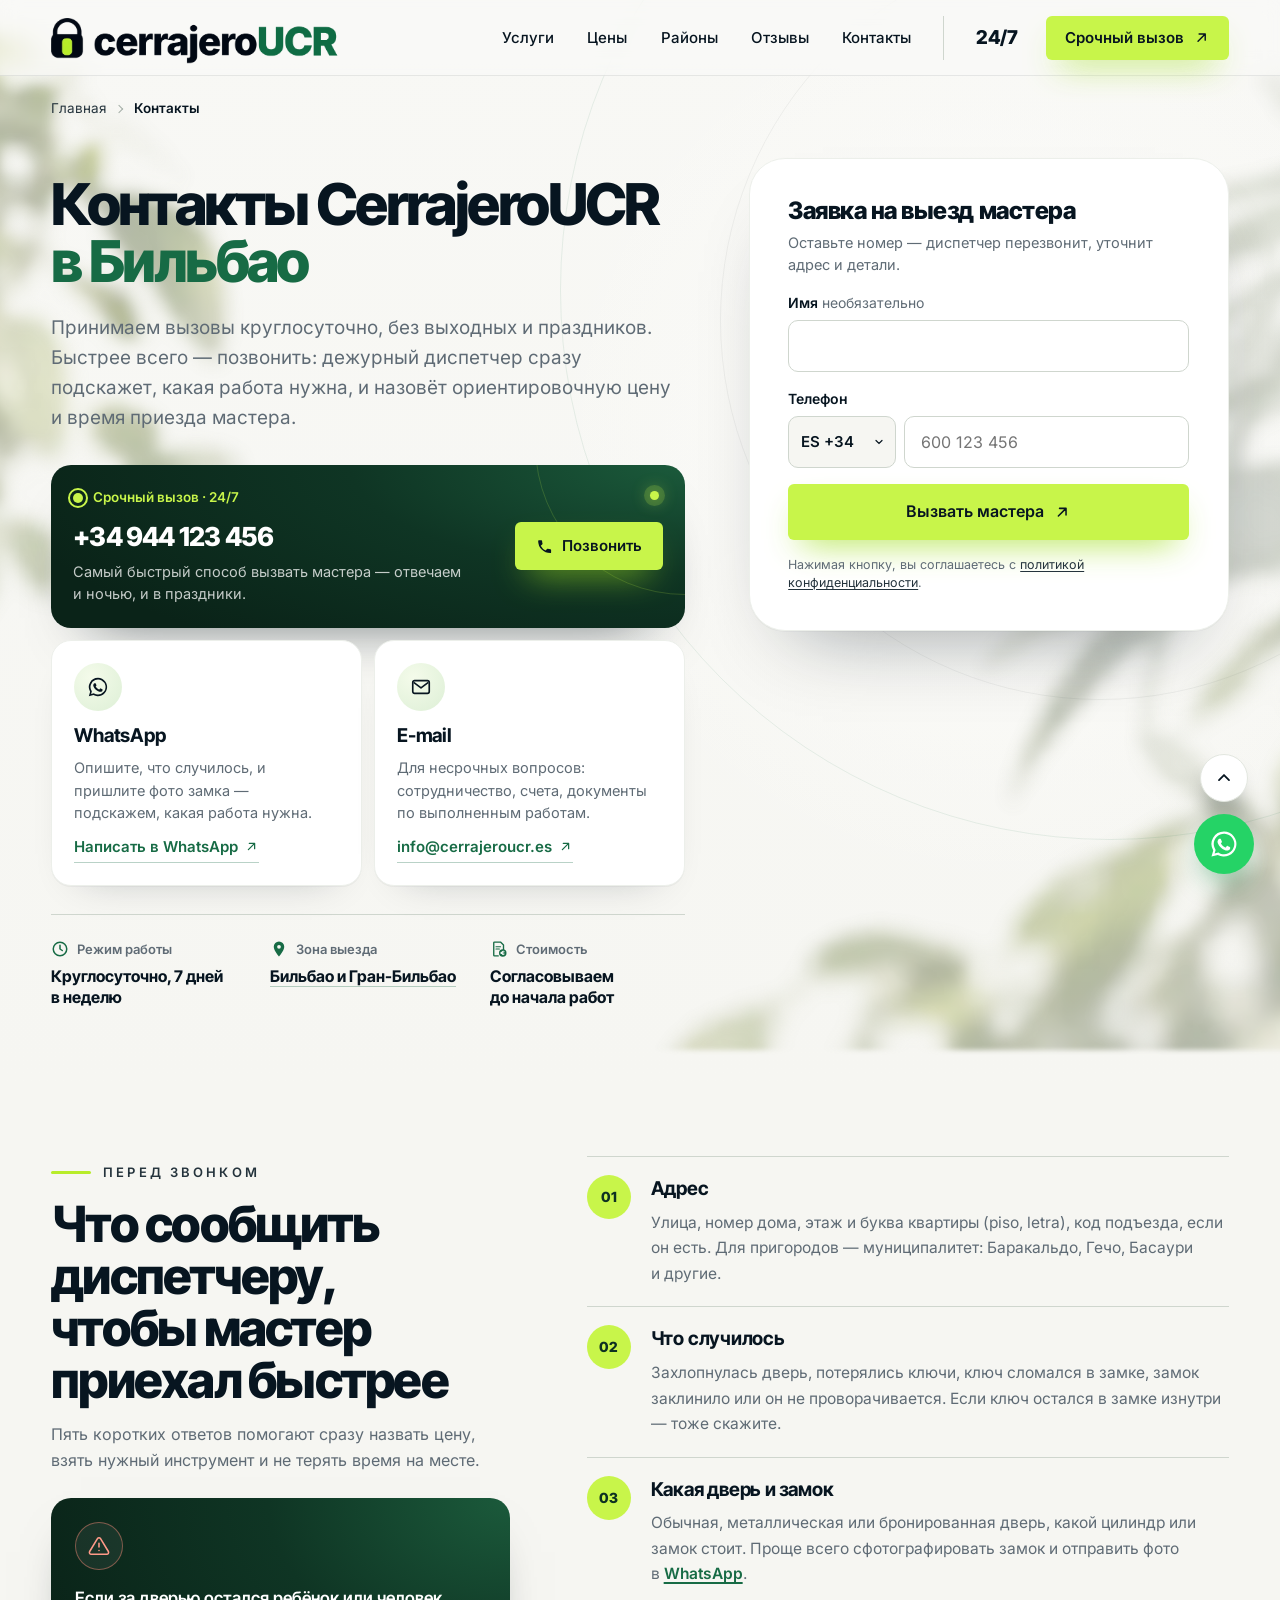
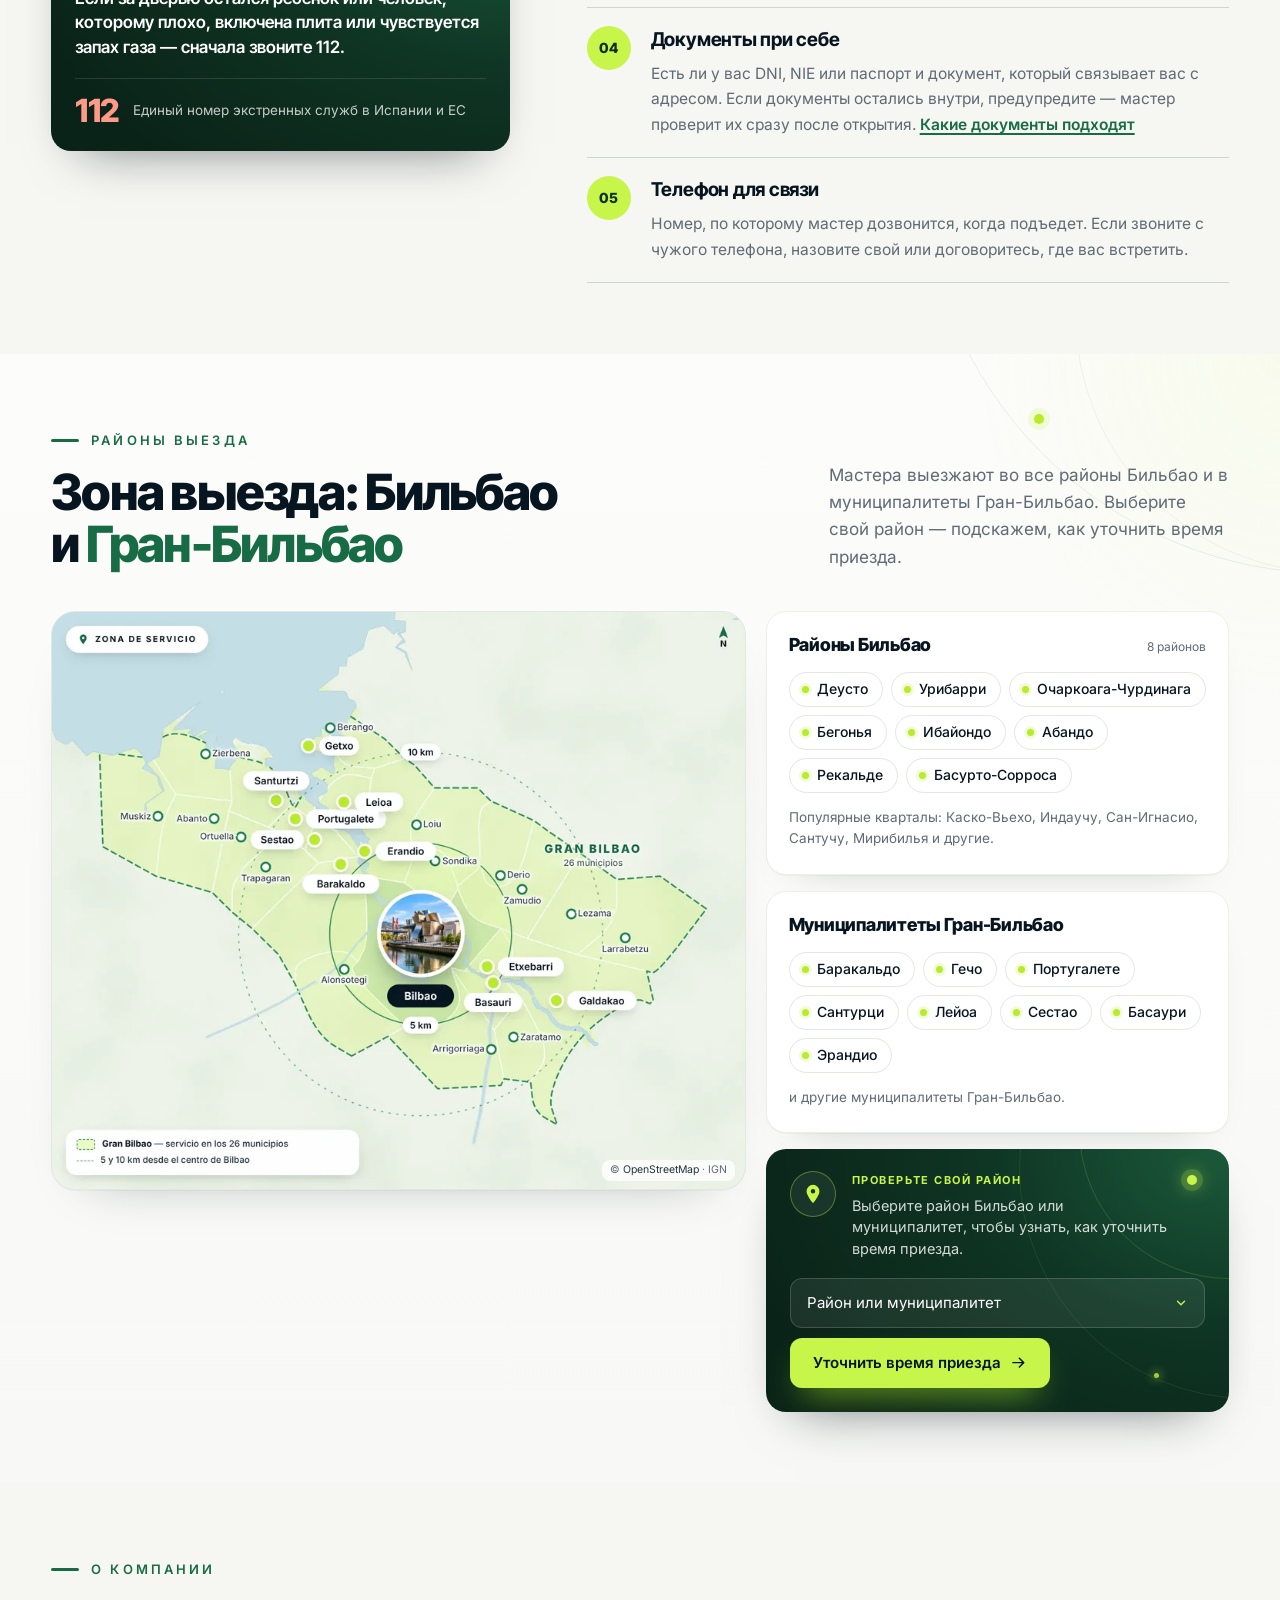
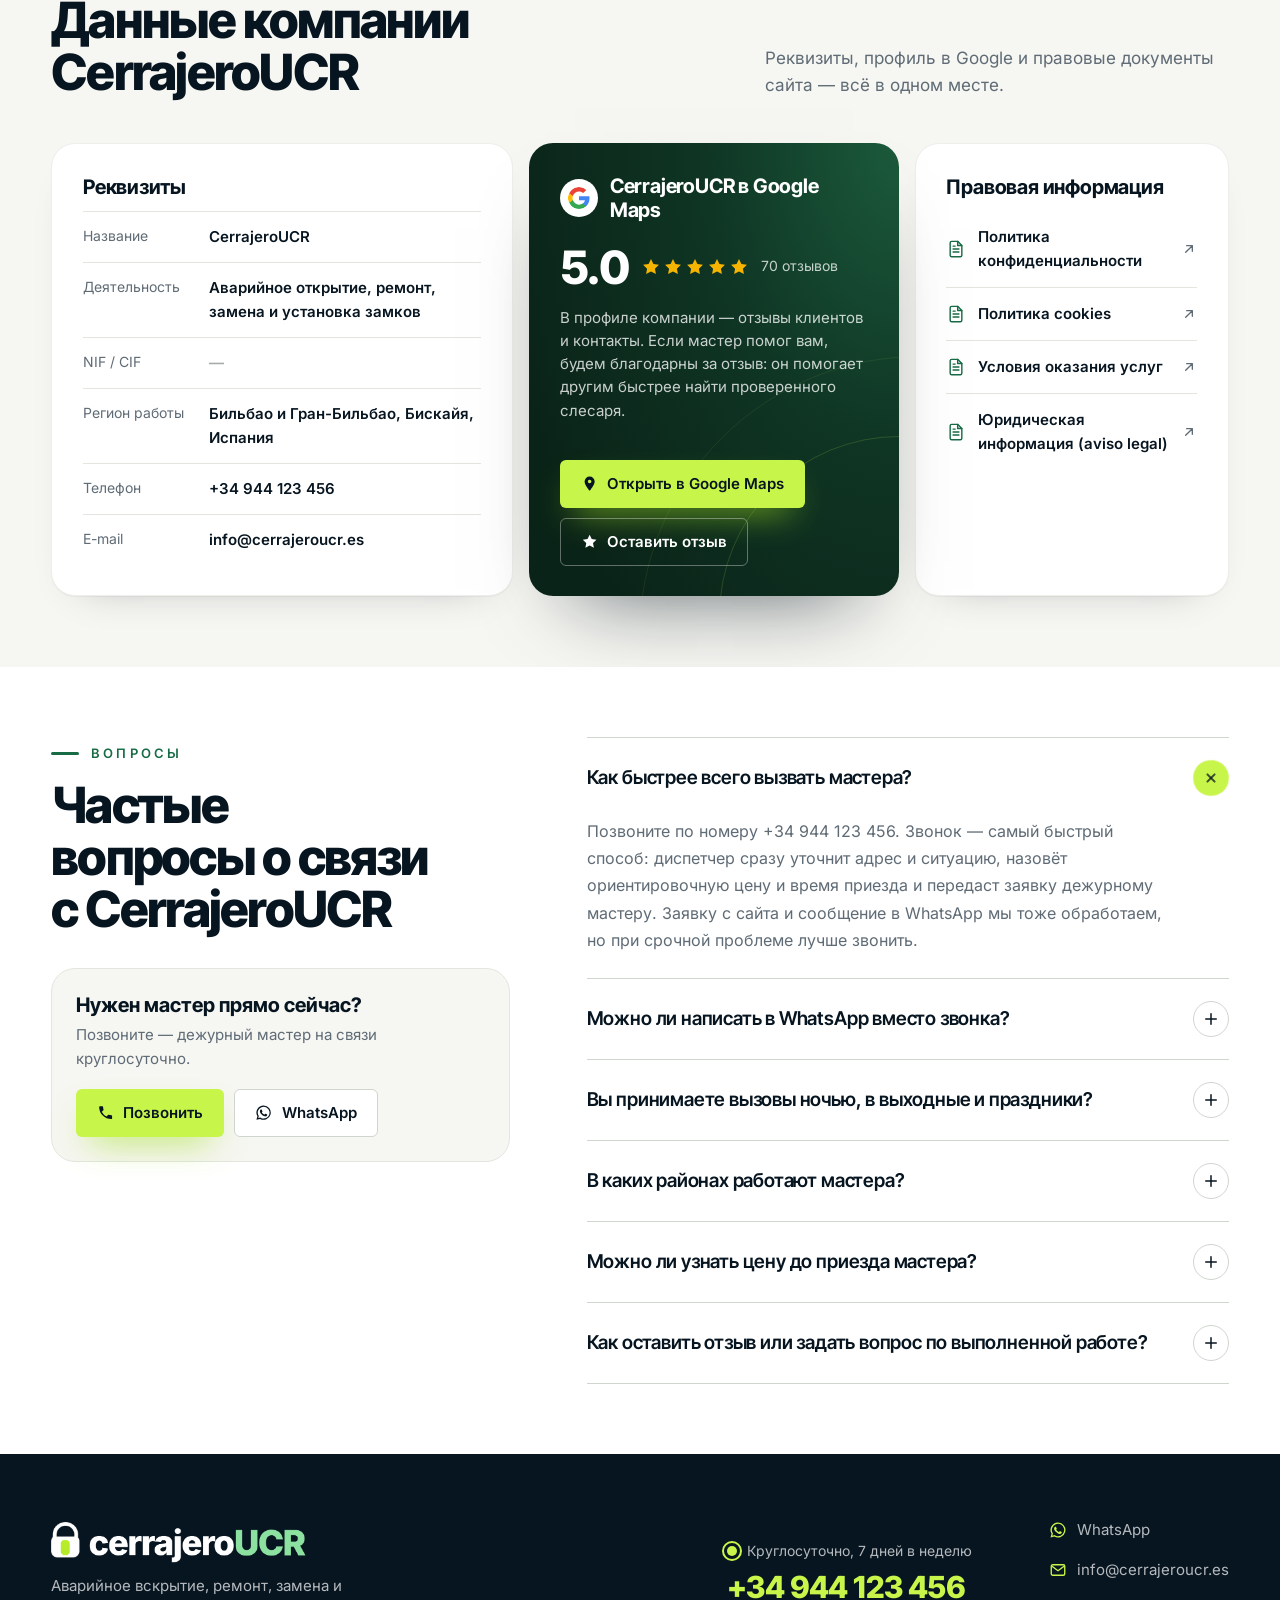
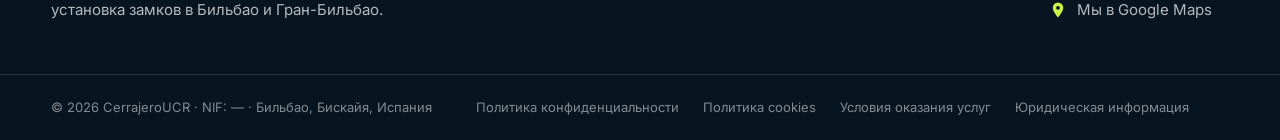
==== commit 203e2d04: "Ребрендинг в CerrajeroUCR + исправление отправки форм при WP Armour - Название CerrajeroUCR во всех " ====
--- a/contacto/index.html
+++ b/contacto/index.html
@@ -4,15 +4,15 @@
   <meta charset="UTF-8">
   <meta name="viewport" content="width=device-width, initial-scale=1, viewport-fit=cover">
 
-  <!-- TODO: заменить домен cerrajero24.es на реальный (canonical, OG, schema.org) -->
-  <title>Контакты Cerrajero24 — вызов слесаря в Бильбао 24/7</title>
-  <meta name="description" content="Телефон, WhatsApp и e-mail Cerrajero24. Аварийное открытие и замена замков в Бильбао и Гран-Бильбао круглосуточно. Позвоните или оставьте заявку — перезвоним.">
-  <link rel="canonical" href="https://cerrajero24.es/contacto/">
+  <!-- TODO: заменить домен cerrajeroucr.es на реальный (canonical, OG, schema.org) -->
+  <title>Контакты CerrajeroUCR — вызов слесаря в Бильбао 24/7</title>
+  <meta name="description" content="Телефон, WhatsApp и e-mail CerrajeroUCR. Аварийное открытие и замена замков в Бильбао и Гран-Бильбао круглосуточно. Позвоните или оставьте заявку — перезвоним.">
+  <link rel="canonical" href="https://cerrajeroucr.es/contacto/">
   <meta name="robots" content="index, follow, max-image-preview:large">
   <!-- После перевода: hreflang для испанской версии
-  <link rel="alternate" hreflang="es-ES" href="https://cerrajero24.es/contacto/">
-  <link rel="alternate" hreflang="ru-ES" href="https://cerrajero24.es/ru/contacto/">
-  <link rel="alternate" hreflang="x-default" href="https://cerrajero24.es/contacto/">
+  <link rel="alternate" hreflang="es-ES" href="https://cerrajeroucr.es/contacto/">
+  <link rel="alternate" hreflang="ru-ES" href="https://cerrajeroucr.es/ru/contacto/">
+  <link rel="alternate" hreflang="x-default" href="https://cerrajeroucr.es/contacto/">
   -->
 
   <meta name="geo.region" content="ES-BI">
@@ -22,11 +22,11 @@
 
   <meta property="og:type" content="website">
   <meta property="og:locale" content="ru_RU">
-  <meta property="og:site_name" content="Cerrajero24">
-  <meta property="og:title" content="Контакты Cerrajero24 — слесарь в Бильбао 24/7">
+  <meta property="og:site_name" content="CerrajeroUCR">
+  <meta property="og:title" content="Контакты CerrajeroUCR — слесарь в Бильбао 24/7">
   <meta property="og:description" content="Телефон, WhatsApp и e-mail. Аварийное открытие и замена замков в Бильбао и Гран-Бильбао круглосуточно.">
-  <meta property="og:url" content="https://cerrajero24.es/contacto/">
-  <meta property="og:image" content="https://cerrajero24.es/img/og-image.jpg">
+  <meta property="og:url" content="https://cerrajeroucr.es/contacto/">
+  <meta property="og:image" content="https://cerrajeroucr.es/img/og-image.jpg">
   <meta property="og:image:width" content="1200">
   <meta property="og:image:height" content="630">
   <meta name="twitter:card" content="summary_large_image">
@@ -47,13 +47,13 @@
   "@graph": [
     {
       "@type": "Locksmith",
-      "@id": "https://cerrajero24.es/#business",
-      "name": "Cerrajero24",
-      "url": "https://cerrajero24.es/",
-      "logo": "https://cerrajero24.es/img/logo.png",
-      "image": "https://cerrajero24.es/img/og-image.jpg",
+      "@id": "https://cerrajeroucr.es/#business",
+      "name": "CerrajeroUCR",
+      "url": "https://cerrajeroucr.es/",
+      "logo": "https://cerrajeroucr.es/img/logo.png",
+      "image": "https://cerrajeroucr.es/img/og-image.jpg",
       "telephone": "+34944123456",
-      "email": "info@cerrajero24.es",
+      "email": "info@cerrajeroucr.es",
       "address": {
         "@type": "PostalAddress",
         "addressLocality": "Bilbao",
@@ -104,7 +104,7 @@
         },
         {
           "@type": "ContactPoint",
-          "email": "info@cerrajero24.es",
+          "email": "info@cerrajeroucr.es",
           "contactType": "customer service",
           "areaServed": "ES"
         }
@@ -112,38 +112,38 @@
     },
     {
       "@type": "ContactPage",
-      "@id": "https://cerrajero24.es/contacto/#webpage",
-      "url": "https://cerrajero24.es/contacto/",
-      "name": "Контакты Cerrajero24",
+      "@id": "https://cerrajeroucr.es/contacto/#webpage",
+      "url": "https://cerrajeroucr.es/contacto/",
+      "name": "Контакты CerrajeroUCR",
       "inLanguage": "ru",
       "isPartOf": {
-        "@id": "https://cerrajero24.es/#website"
+        "@id": "https://cerrajeroucr.es/#website"
       },
       "about": {
-        "@id": "https://cerrajero24.es/#business"
+        "@id": "https://cerrajeroucr.es/#business"
       },
       "mainEntity": {
-        "@id": "https://cerrajero24.es/#business"
+        "@id": "https://cerrajeroucr.es/#business"
       },
       "breadcrumb": {
-        "@id": "https://cerrajero24.es/contacto/#breadcrumbs"
+        "@id": "https://cerrajeroucr.es/contacto/#breadcrumbs"
       }
     },
     {
       "@type": "BreadcrumbList",
-      "@id": "https://cerrajero24.es/contacto/#breadcrumbs",
+      "@id": "https://cerrajeroucr.es/contacto/#breadcrumbs",
       "itemListElement": [
         {
           "@type": "ListItem",
           "position": 1,
           "name": "Главная",
-          "item": "https://cerrajero24.es/"
+          "item": "https://cerrajeroucr.es/"
         },
         {
           "@type": "ListItem",
           "position": 2,
           "name": "Контакты",
-          "item": "https://cerrajero24.es/contacto/"
+          "item": "https://cerrajeroucr.es/contacto/"
         }
       ]
     }
@@ -201,7 +201,7 @@
       "name": "Как оставить отзыв или задать вопрос по выполненной работе?",
       "acceptedAnswer": {
         "@type": "Answer",
-        "text": "Отзыв можно оставить в нашем профиле в Google Maps — ссылка есть в блоке «Данные компании». Вопросы по выполненной работе, гарантии или документам удобнее отправить на info@cerrajero24.es: укажите дату вызова, адрес и номер телефона, с которого вы звонили, — так мы быстрее найдём заявку."
+        "text": "Отзыв можно оставить в нашем профиле в Google Maps — ссылка есть в блоке «Данные компании». Вопросы по выполненной работе, гарантии или документам удобнее отправить на info@cerrajeroucr.es: укажите дату вызова, адрес и номер телефона, с которого вы звонили, — так мы быстрее найдём заявку."
       }
     }
   ]
@@ -280,8 +280,8 @@
 <!-- ============ HEADER ============ -->
 <header class="header" data-header>
   <div class="container header__inner">
-    <a class="logo" href="../" aria-label="Cerrajero24 — на главную">
-      <img src="../img/logo.webp" alt="Cerrajero24" width="715" height="129">
+    <a class="logo" href="../" aria-label="CerrajeroUCR — на главную">
+      <img src="../img/logo.webp" alt="CerrajeroUCR" width="806" height="129">
     </a>
 
     <nav class="nav" aria-label="Основное меню">
@@ -340,7 +340,7 @@
 
       <div class="ct-hero">
         <div class="ct-hero__content">
-          <h1 class="sh__title" id="ct-title">Контакты Cerrajero24 <span class="accent">в&nbsp;Бильбао</span></h1>
+          <h1 class="sh__title" id="ct-title">Контакты CerrajeroUCR <span class="accent">в&nbsp;Бильбао</span></h1>
           <p class="sh__lead">Принимаем вызовы круглосуточно, без выходных и праздников. Быстрее всего — позвонить: дежурный диспетчер сразу подскажет, какая работа нужна, и назовёт ориентировочную цену и время приезда мастера.</p>
 
           <!-- TODO: реальные телефон, WhatsApp и e-mail -->
@@ -362,7 +362,7 @@
               <span class="ct-ch__ic" aria-hidden="true"><svg><use href="#i-mail"/></svg></span>
               <p class="ct-ch__title">E-mail</p>
               <p class="ct-ch__text">Для несрочных вопросов: сотрудничество, счета, документы по выполненным работам.</p>
-              <a class="ct-ch__link" href="mailto:info@cerrajero24.es">info@cerrajero24.es <svg aria-hidden="true"><use href="#i-arrow"/></svg></a>
+              <a class="ct-ch__link" href="mailto:info@cerrajeroucr.es">info@cerrajeroucr.es <svg aria-hidden="true"><use href="#i-arrow"/></svg></a>
             </li>
           </ul>
 
@@ -473,7 +473,7 @@
         <figure class="areas__map">
           <picture>
             <source media="(max-width: 760px)" srcset="../img/map-gran-bilbao-m.webp">
-            <img class="areas__img" src="../img/map-gran-bilbao-900.webp" srcset="../img/map-gran-bilbao-900.webp 900w, ../img/map-gran-bilbao.webp 1800w" sizes="(max-width: 1240px) 100vw, 60vw" width="1800" height="1500" loading="lazy" alt="Карта зоны выезда Cerrajero24: Бильбао и 26 муниципалитетов Гран-Бильбао — Гечо, Сантурци, Португалете, Сестао, Баракальдо, Лейоа, Эрандио, Басаури, Гальдакао и другие">
+            <img class="areas__img" src="../img/map-gran-bilbao-900.webp" srcset="../img/map-gran-bilbao-900.webp 900w, ../img/map-gran-bilbao.webp 1800w" sizes="(max-width: 1240px) 100vw, 60vw" width="1800" height="1500" loading="lazy" alt="Карта зоны выезда CerrajeroUCR: Бильбао и 26 муниципалитетов Гран-Бильбао — Гечо, Сантурци, Португалете, Сестао, Баракальдо, Лейоа, Эрандио, Басаури, Гальдакао и другие">
           </picture>
           <figcaption class="areas__credit">© <a href="https://www.openstreetmap.org/copyright" target="_blank" rel="noopener">OpenStreetMap</a> · IGN</figcaption>
         </figure>
@@ -544,7 +544,7 @@
       <header class="sec-head">
         <div class="sec-head__main">
           <p class="kicker"><i aria-hidden="true"></i>О компании</p>
-          <h2 class="h2" id="company-title">Данные компании Cerrajero24</h2>
+          <h2 class="h2" id="company-title">Данные компании CerrajeroUCR</h2>
         </div>
         <p class="sec-head__lead">Реквизиты, профиль в&nbsp;Google и правовые документы сайта — всё в&nbsp;одном месте.</p>
       </header>
@@ -554,25 +554,25 @@
           <p class="ct-req__title">Реквизиты</p>
           <!-- TODO: юридическое название, NIF/CIF и адрес — данные заказчика -->
           <dl class="ct-req__list">
-            <div><dt>Название</dt><dd>Cerrajero24</dd></div>
+            <div><dt>Название</dt><dd>CerrajeroUCR</dd></div>
             <div><dt>Деятельность</dt><dd>Аварийное открытие, ремонт, замена и&nbsp;установка замков</dd></div>
             <div><dt>NIF / CIF</dt><dd class="is-tbd">—</dd></div>
             <div><dt>Регион работы</dt><dd>Бильбао и&nbsp;Гран-Бильбао, Бискайя, Испания</dd></div>
             <div><dt>Телефон</dt><dd><a href="tel:+34944123456">+34&nbsp;944&nbsp;123&nbsp;456</a></dd></div>
-            <div><dt>E-mail</dt><dd><a href="mailto:info@cerrajero24.es">info@cerrajero24.es</a></dd></div>
+            <div><dt>E-mail</dt><dd><a href="mailto:info@cerrajeroucr.es">info@cerrajeroucr.es</a></dd></div>
           </dl>
         </div>
 
         <div class="ct-google">
           <span class="ct-google__deco" aria-hidden="true"><i></i><i></i><b></b></span>
-          <p class="ct-google__head"><svg class="ct-google__logo" aria-hidden="true"><use href="#i-google"/></svg>Cerrajero24 в&nbsp;Google Maps</p>
+          <p class="ct-google__head"><svg class="ct-google__logo" aria-hidden="true"><use href="#i-google"/></svg>CerrajeroUCR в&nbsp;Google Maps</p>
           <!-- TODO: рейтинг и число отзывов — только подтверждённые данные Google Business Profile -->
           <p class="ct-google__rating"><b>5.0</b><span class="stars" aria-hidden="true"><svg><use href="#i-star"/></svg><svg><use href="#i-star"/></svg><svg><use href="#i-star"/></svg><svg><use href="#i-star"/></svg><svg><use href="#i-star"/></svg></span><span>70 отзывов</span></p>
           <p class="ct-google__text">В профиле компании — отзывы клиентов и контакты. Если мастер помог вам, будем благодарны за отзыв: он помогает другим быстрее найти проверенного слесаря.</p>
           <!-- TODO: ссылки на профиль компании в Google Maps и на форму отзыва -->
           <div class="ct-google__actions">
-            <a class="btn btn--lime" href="https://www.google.com/maps/search/?api=1&amp;query=Cerrajero24" target="_blank" rel="noopener"><svg aria-hidden="true"><use href="#i-pin"/></svg>Открыть в Google Maps</a>
-            <a class="btn btn--outline-light" href="https://www.google.com/maps/search/?api=1&amp;query=Cerrajero24" target="_blank" rel="noopener"><svg aria-hidden="true"><use href="#i-star"/></svg>Оставить отзыв</a>
+            <a class="btn btn--lime" href="https://www.google.com/maps/search/?api=1&amp;query=CerrajeroUCR" target="_blank" rel="noopener"><svg aria-hidden="true"><use href="#i-pin"/></svg>Открыть в Google Maps</a>
+            <a class="btn btn--outline-light" href="https://www.google.com/maps/search/?api=1&amp;query=CerrajeroUCR" target="_blank" rel="noopener"><svg aria-hidden="true"><use href="#i-star"/></svg>Оставить отзыв</a>
           </div>
         </div>
 
@@ -594,7 +594,7 @@
     <div class="container faq">
       <div class="faq__aside">
         <p class="kicker"><i aria-hidden="true"></i>Вопросы</p>
-        <h2 class="h2" id="faq-title">Частые вопросы о&nbsp;связи с&nbsp;Cerrajero24</h2>
+        <h2 class="h2" id="faq-title">Частые вопросы о&nbsp;связи с&nbsp;CerrajeroUCR</h2>
         <div class="faq__help">
           <p class="faq__help-title">Нужен мастер прямо сейчас?</p>
           <p>Позвоните — дежурный мастер на связи круглосуточно.</p>
@@ -628,7 +628,7 @@
         </details>
         <details class="qa">
           <summary><h3>Как оставить отзыв или задать вопрос по выполненной работе?</h3><svg aria-hidden="true"><use href="#i-plus"/></svg></summary>
-          <div class="qa__body"><p>Отзыв можно оставить в нашем профиле в Google Maps — ссылка есть в блоке <a href="#company">«Данные компании»</a>. Вопросы по выполненной работе, гарантии или документам удобнее отправить на <a href="mailto:info@cerrajero24.es">info@cerrajero24.es</a>: укажите дату вызова, адрес и номер телефона, с которого вы звонили, — так мы быстрее найдём заявку.</p></div>
+          <div class="qa__body"><p>Отзыв можно оставить в нашем профиле в Google Maps — ссылка есть в блоке <a href="#company">«Данные компании»</a>. Вопросы по выполненной работе, гарантии или документам удобнее отправить на <a href="mailto:info@cerrajeroucr.es">info@cerrajeroucr.es</a>: укажите дату вызова, адрес и номер телефона, с которого вы звонили, — так мы быстрее найдём заявку.</p></div>
         </details>
       </div>
     </div>
@@ -639,7 +639,7 @@
 <footer class="footer" id="contacts">
   <div class="container footer__grid">
     <div class="footer__brand">
-      <a class="logo logo--light" href="../" aria-label="Cerrajero24 — на главную"><img src="../img/logo-light.png" alt="Cerrajero24" width="715" height="129"></a>
+      <a class="logo logo--light" href="../" aria-label="CerrajeroUCR — на главную"><img src="../img/logo-light.png" alt="CerrajeroUCR" width="806" height="129"></a>
       <p>Аварийное вскрытие, ремонт, замена и установка замков в Бильбао и Гран-Бильбао.</p>
     </div>
 
@@ -651,13 +651,13 @@
     <!-- TODO: реальные контакты, реквизиты (NIF/CIF) и ссылка на профиль в Google Maps -->
     <ul class="footer__contacts" role="list">
       <li><a href="https://wa.me/34944123456" target="_blank" rel="noopener"><svg aria-hidden="true"><use href="#i-wa"/></svg>WhatsApp</a></li>
-      <li><a href="mailto:info@cerrajero24.es"><svg aria-hidden="true"><use href="#i-mail"/></svg>info@cerrajero24.es</a></li>
-      <li><a href="https://www.google.com/maps/search/?api=1&amp;query=Cerrajero24" target="_blank" rel="noopener"><svg aria-hidden="true"><use href="#i-pin"/></svg>Мы в Google Maps</a></li>
+      <li><a href="mailto:info@cerrajeroucr.es"><svg aria-hidden="true"><use href="#i-mail"/></svg>info@cerrajeroucr.es</a></li>
+      <li><a href="https://www.google.com/maps/search/?api=1&amp;query=CerrajeroUCR" target="_blank" rel="noopener"><svg aria-hidden="true"><use href="#i-pin"/></svg>Мы в Google Maps</a></li>
     </ul>
   </div>
 
   <div class="container footer__bottom">
-    <p>© <span data-year>2026</span> Cerrajero24 · NIF: — · Бильбао, Бискайя, Испания</p>
+    <p>© <span data-year>2026</span> CerrajeroUCR · NIF: — · Бильбао, Бискайя, Испания</p>
     <ul role="list">
       <li><a href="../politica-de-privacidad/">Политика конфиденциальности</a></li>
       <li><a href="../politica-de-cookies/">Политика cookies</a></li>
--- a/css/style.css
+++ b/css/style.css
@@ -1,5 +1,5 @@
 /* =========================================================
-   Cerrajero24 — главная
+   CerrajeroUCR — главная
    ========================================================= */
 
 /* ---------- Fonts (self-hosted, variable) ---------- */
@@ -373,6 +373,12 @@
   mask-position: 0 100%, 74% 0;
   mask-repeat: no-repeat;
 }
+/* обычное фото (не вырезанное) — заполняет круг целиком */
+.stage__photo {
+  position: absolute; left: 0; top: calc(var(--D) * .08); width: var(--D); height: var(--D);
+  object-fit: cover; object-position: 92% 50%;
+  border-radius: 50%; /* без «окна» над кругом, которое маска оставляет для головы вырезанного мастера */
+}
 .stage__master {
   position: absolute; left: calc(var(--D) * .02); top: calc(var(--D) * .02);
   width: calc(var(--D) * .98); max-width: none;
@@ -658,7 +664,7 @@
   background: linear-gradient(160deg, #F3F6F1 0%, #DDE6DE 100%);
   box-shadow: 0 40px 70px -40px rgba(7, 21, 32, .5);
 }
-.pr__photo img { width: 100%; height: 100%; object-fit: cover; object-position: 40% 40%; transform: scale(1.12); }
+.pr__photo img { width: 100%; height: 100%; object-fit: cover; object-position: 58% 50%; }
 .pr__lock { position: absolute; width: 26%; left: 4%; top: -4%; filter: drop-shadow(0 12px 20px rgba(7, 21, 32, .14)); }
 .pr__hours {
   position: absolute; right: -2%; top: 66%;
@@ -1024,7 +1030,7 @@
   overflow: hidden;
 }
 .safety__orbit { position: absolute; width: 150%; max-width: none; left: -20%; top: -6%; opacity: .7; }
-.safety__photo { position: absolute; inset: 0; width: 100%; height: 100%; object-fit: cover; object-position: 72% 100%; }
+.safety__photo { position: absolute; inset: 0; width: 100%; height: 100%; object-fit: cover; object-position: 66% 50%; }
 .safety__badge {
   position: absolute; left: 20px; top: 20px; right: 20px; width: max-content; max-width: calc(100% - 40px);
   display: inline-flex; align-items: center; gap: 10px;
--- a/css/service.css
+++ b/css/service.css
@@ -1,5 +1,5 @@
 /* =========================================================
-   Cerrajero24 — страницы услуг (подключается после style.css)
+   CerrajeroUCR — страницы услуг (подключается после style.css)
    Первая страница: /servicios/apertura-de-puertas/ — «Аварийное открытие квартир»
    ========================================================= */
 
@@ -276,6 +276,10 @@
 .types--3 { grid-template-columns: repeat(3, minmax(0, 1fr)); gap: 16px; }
 .types--3 .type-card { min-height: 0; padding: 24px 24px 26px; }
 
+/* пузырь в hero: 3D-иконка услуги вместо фото города */
+.stage__bubble--svc { background: radial-gradient(circle at 35% 30%, #F4FBEA 0%, #DDEFD6 100%); }
+.stage__bubble--svc img { object-fit: contain; }
+
 /* ---------- 08. Без повреждений ---------- */
 .nd { overflow: hidden; overflow: clip; }
 .nd__grid { display: grid; grid-template-columns: minmax(0, 5fr) minmax(0, 7fr); gap: 48px clamp(40px, 6vw, 96px); align-items: start; }
@@ -286,9 +290,6 @@
     radial-gradient(80% 70% at 30% 20%, #F4F8F1 0%, rgba(244, 248, 241, 0) 70%),
     linear-gradient(170deg, var(--mist) 0%, #CFDFCB 100%);
 }
-.nd__blob { position: absolute; z-index: -1; width: 70%; aspect-ratio: 1; right: -18%; top: 8%; border-radius: 50%; background: radial-gradient(circle, rgba(200, 245, 74, .28) 0%, rgba(200, 245, 74, 0) 70%); }
-.nd__orbit { position: absolute; z-index: -1; width: 150%; max-width: none; left: -24%; top: -4%; opacity: .6; }
-.nd__photo { position: absolute; inset: auto 0 0 0; width: 100%; height: auto; }
 .nd__badge {
   position: absolute; left: 20px; top: 20px; max-width: calc(100% - 40px);
   display: inline-flex; align-items: center; gap: 10px; padding: 12px 18px; border-radius: 999px;
@@ -310,6 +311,12 @@
 .nd-item__ic svg { width: 24px; height: 24px; }
 .nd-item__title { align-self: center; margin-bottom: 8px; font: 700 19px/1.3 var(--ff-display); letter-spacing: -.012em; color: var(--ink); }
 .nd-item p { max-width: 68ch; font-size: 15.5px; line-height: 1.65; color: var(--muted); }
+
+/* обычное фото на всю карточку */
+.nd__visual--cover { background: #E9E6E3; }
+.nd__cover { position: absolute; inset: 0; width: 100%; height: 100%; object-fit: cover; object-position: 79% 50%; }
+/* сверху на фото лица мастеров — плашку ставим вниз */
+.nd__visual--cover .nd__badge { top: auto; bottom: 20px; }
 
 /* ---------- 09. Процесс — горизонтальная схема ---------- */
 .flow-steps--line .flow-step { position: relative; }
@@ -331,9 +338,10 @@
 .edge__media { position: relative; padding: 0 12% 14% 0; }
 .edge__photo { position: relative; overflow: hidden; margin: 0; border-radius: 24px; background: #1A2523; }
 .edge__photo--main { aspect-ratio: 4 / 5; box-shadow: 0 30px 60px -40px rgba(7, 21, 32, .6); }
-.edge__photo-bg { position: absolute; inset: -10%; width: 120%; height: 120%; max-width: none; object-fit: cover; filter: blur(6px) brightness(.45) saturate(.6); }
-.edge__photo--main::after { content: ""; position: absolute; inset: 0; background: linear-gradient(0deg, rgba(10, 18, 17, .45) 0%, rgba(10, 18, 17, 0) 40%); }
-.edge__photo-img { position: absolute; right: -10%; bottom: 0; width: 112%; max-width: none; height: auto; }
+/* обычное фото на всю карточку */
+.edge__photo--cover { background: #E9E6E3; }
+.edge__photo--cover img { position: absolute; inset: 0; width: 100%; height: 100%; object-fit: cover; object-position: 50% 50%; }
+
 .edge__photo--city {
   position: absolute; right: 0; bottom: 0; width: 52%; aspect-ratio: 1;
   border: 8px solid #fff; border-radius: 22px; box-shadow: 0 30px 60px -36px rgba(7, 21, 32, .55);
@@ -409,7 +417,6 @@
   .types--3 { grid-template-columns: repeat(2, minmax(0, 1fr)); }
   .nd__visual, .docs__aside { position: relative; top: auto; }
   .nd__visual { aspect-ratio: 16 / 12; max-width: 640px; }
-  .nd__photo { width: 70%; left: auto; right: 0; }
   .edge__media { max-width: 560px; }
   .flow-steps--line .flow-step::before, .flow-steps--line .flow-step::after { display: none; }
 }
@@ -467,8 +474,8 @@
   .types--3 .type-card { padding: 16px; }
 
   .nd__visual { aspect-ratio: 1; border-radius: var(--r-lg); }
-  .nd__photo { width: 86%; }
   .nd__badge { left: 14px; top: 14px; padding: 10px 14px; font-size: 13px; }
+  .nd__visual--cover .nd__badge { top: auto; bottom: 14px; }
   .nd-item { grid-template-columns: 40px minmax(0, 1fr); column-gap: 14px; }
   .nd-item__ic { width: 40px; height: 40px; }
   .nd-item__ic svg { width: 20px; height: 20px; }
